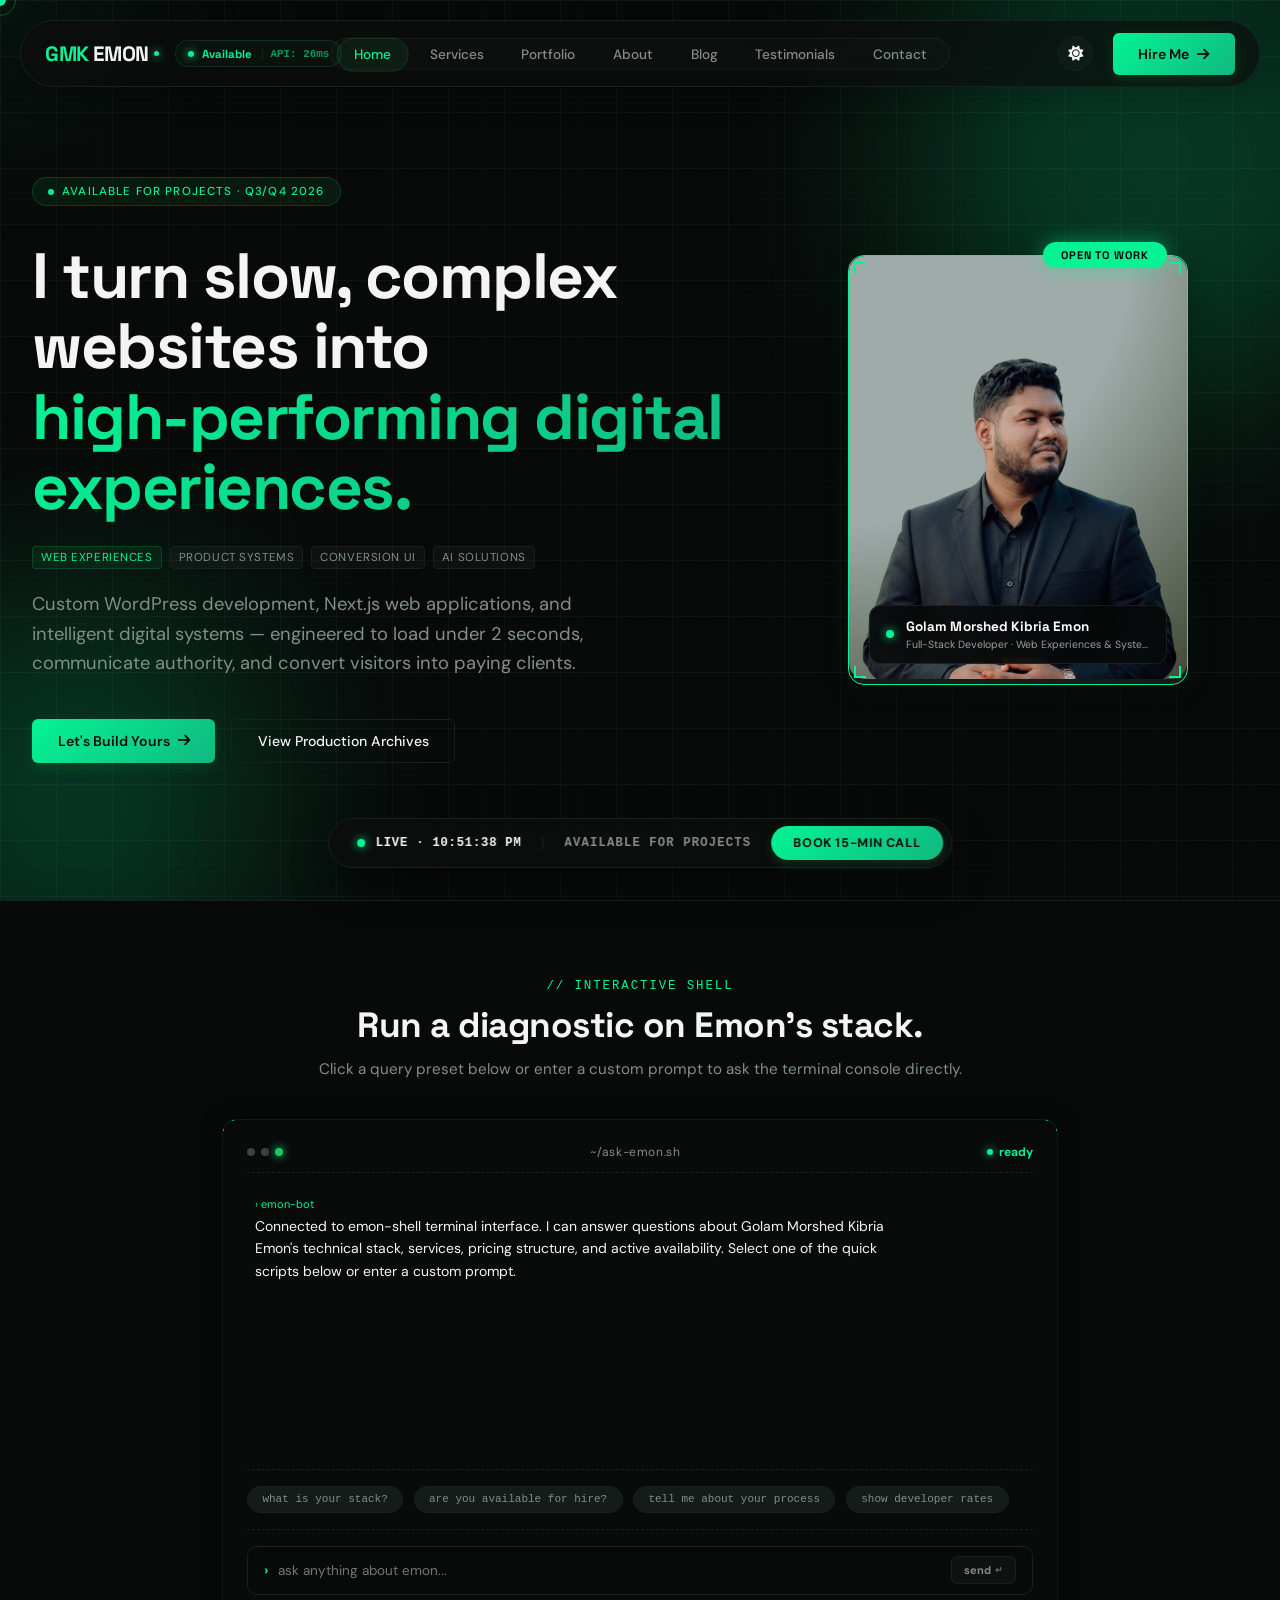
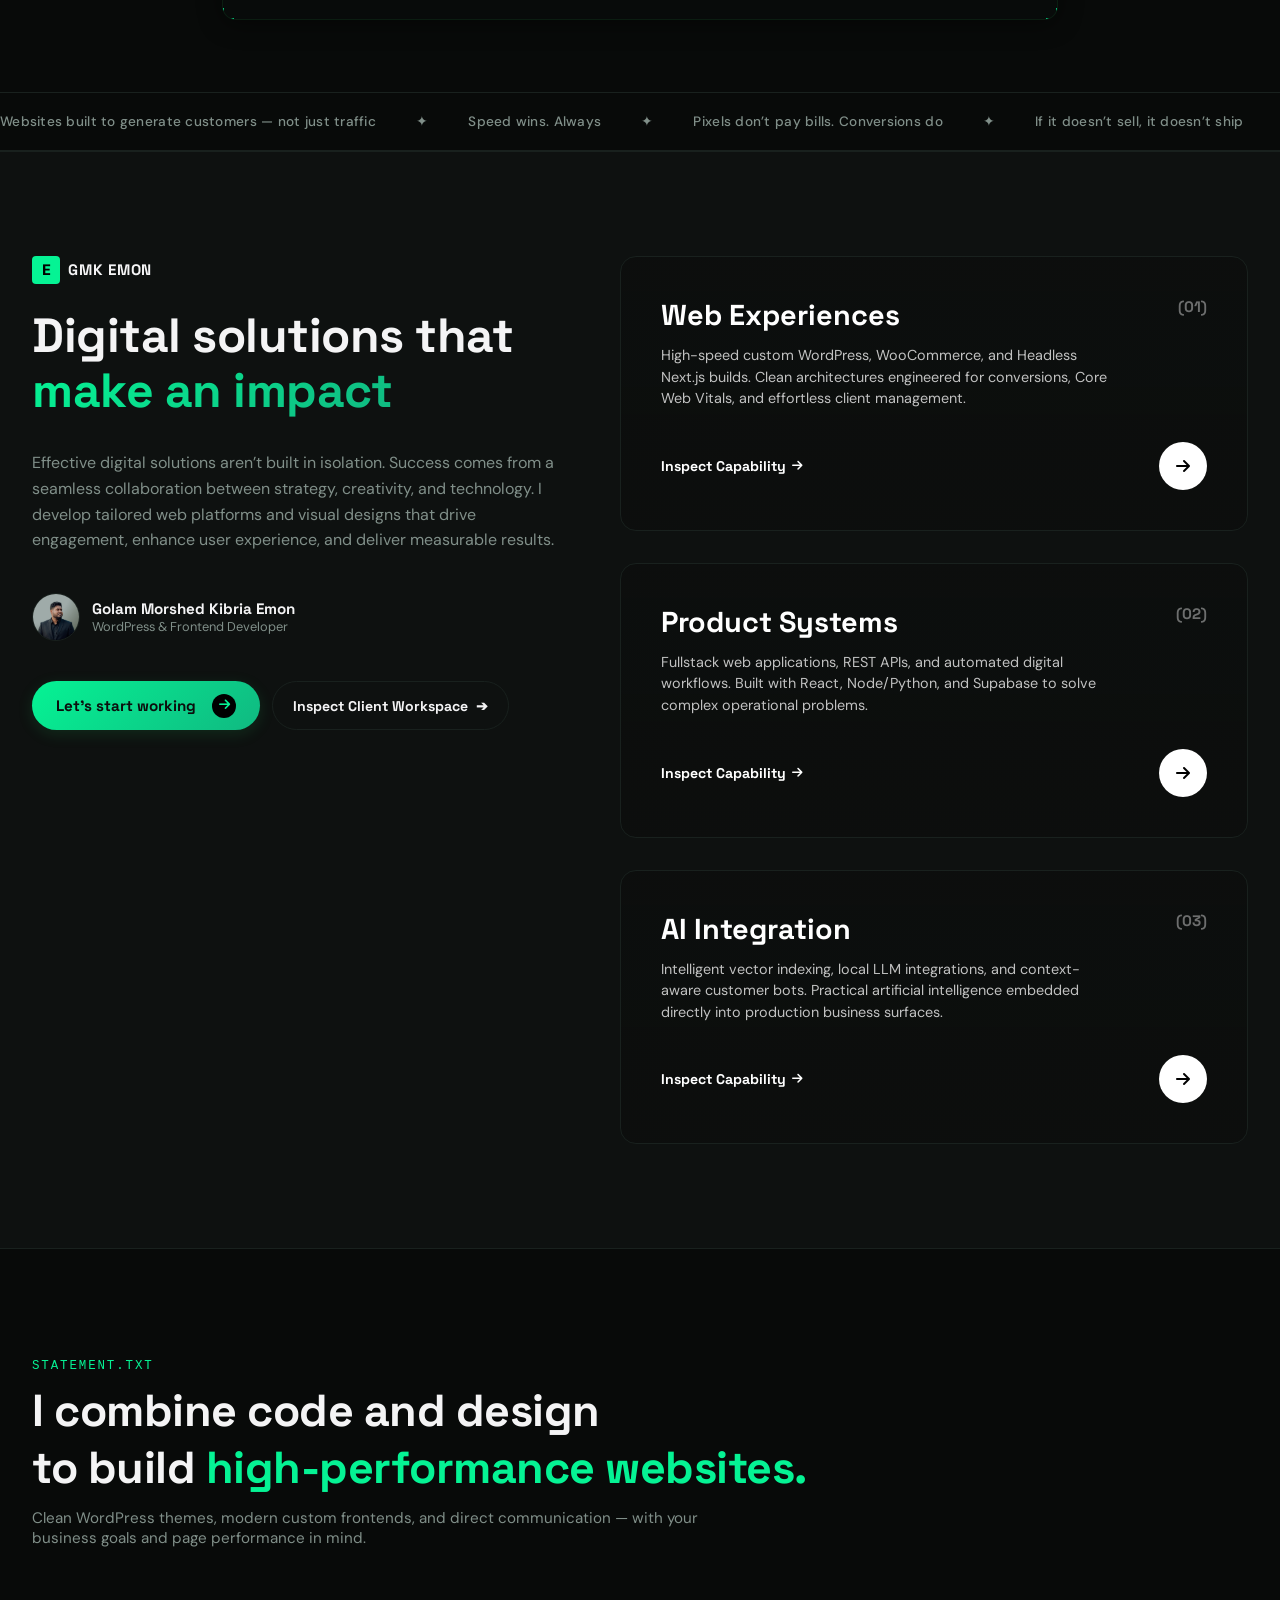
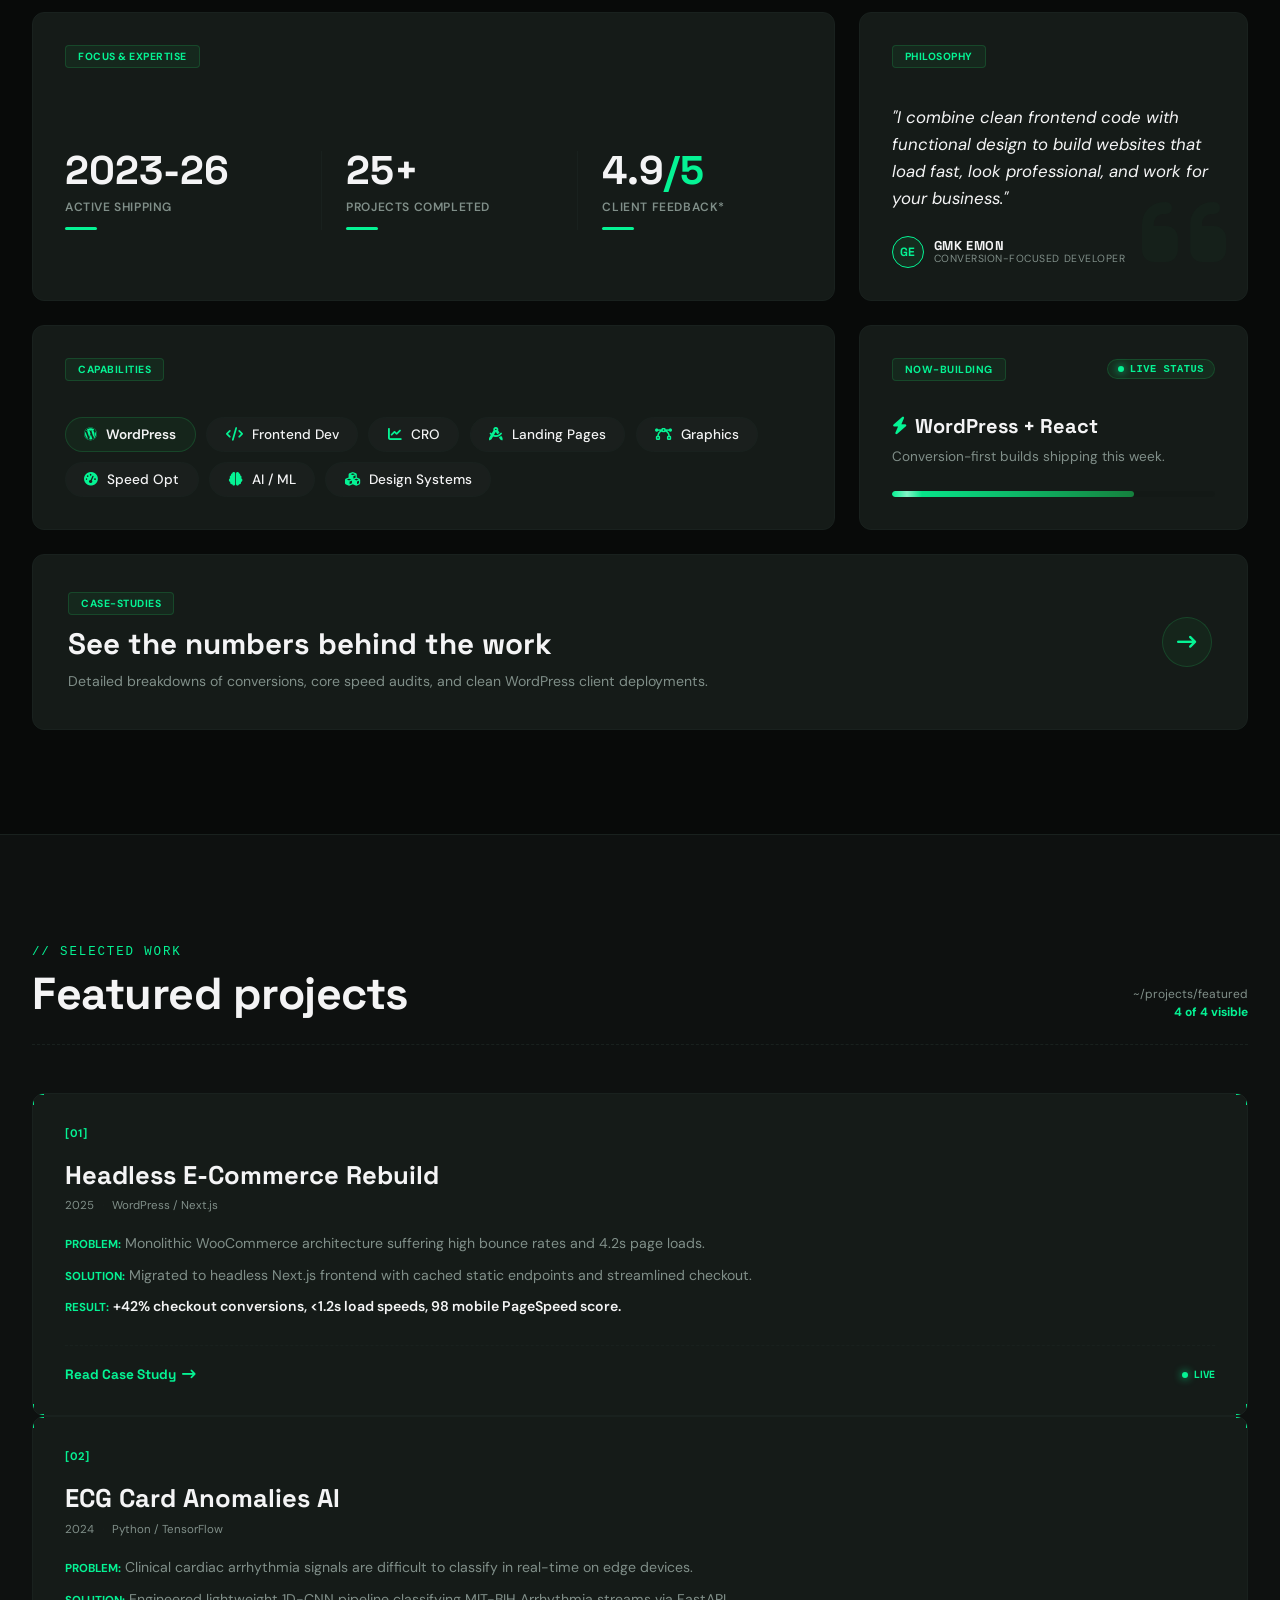
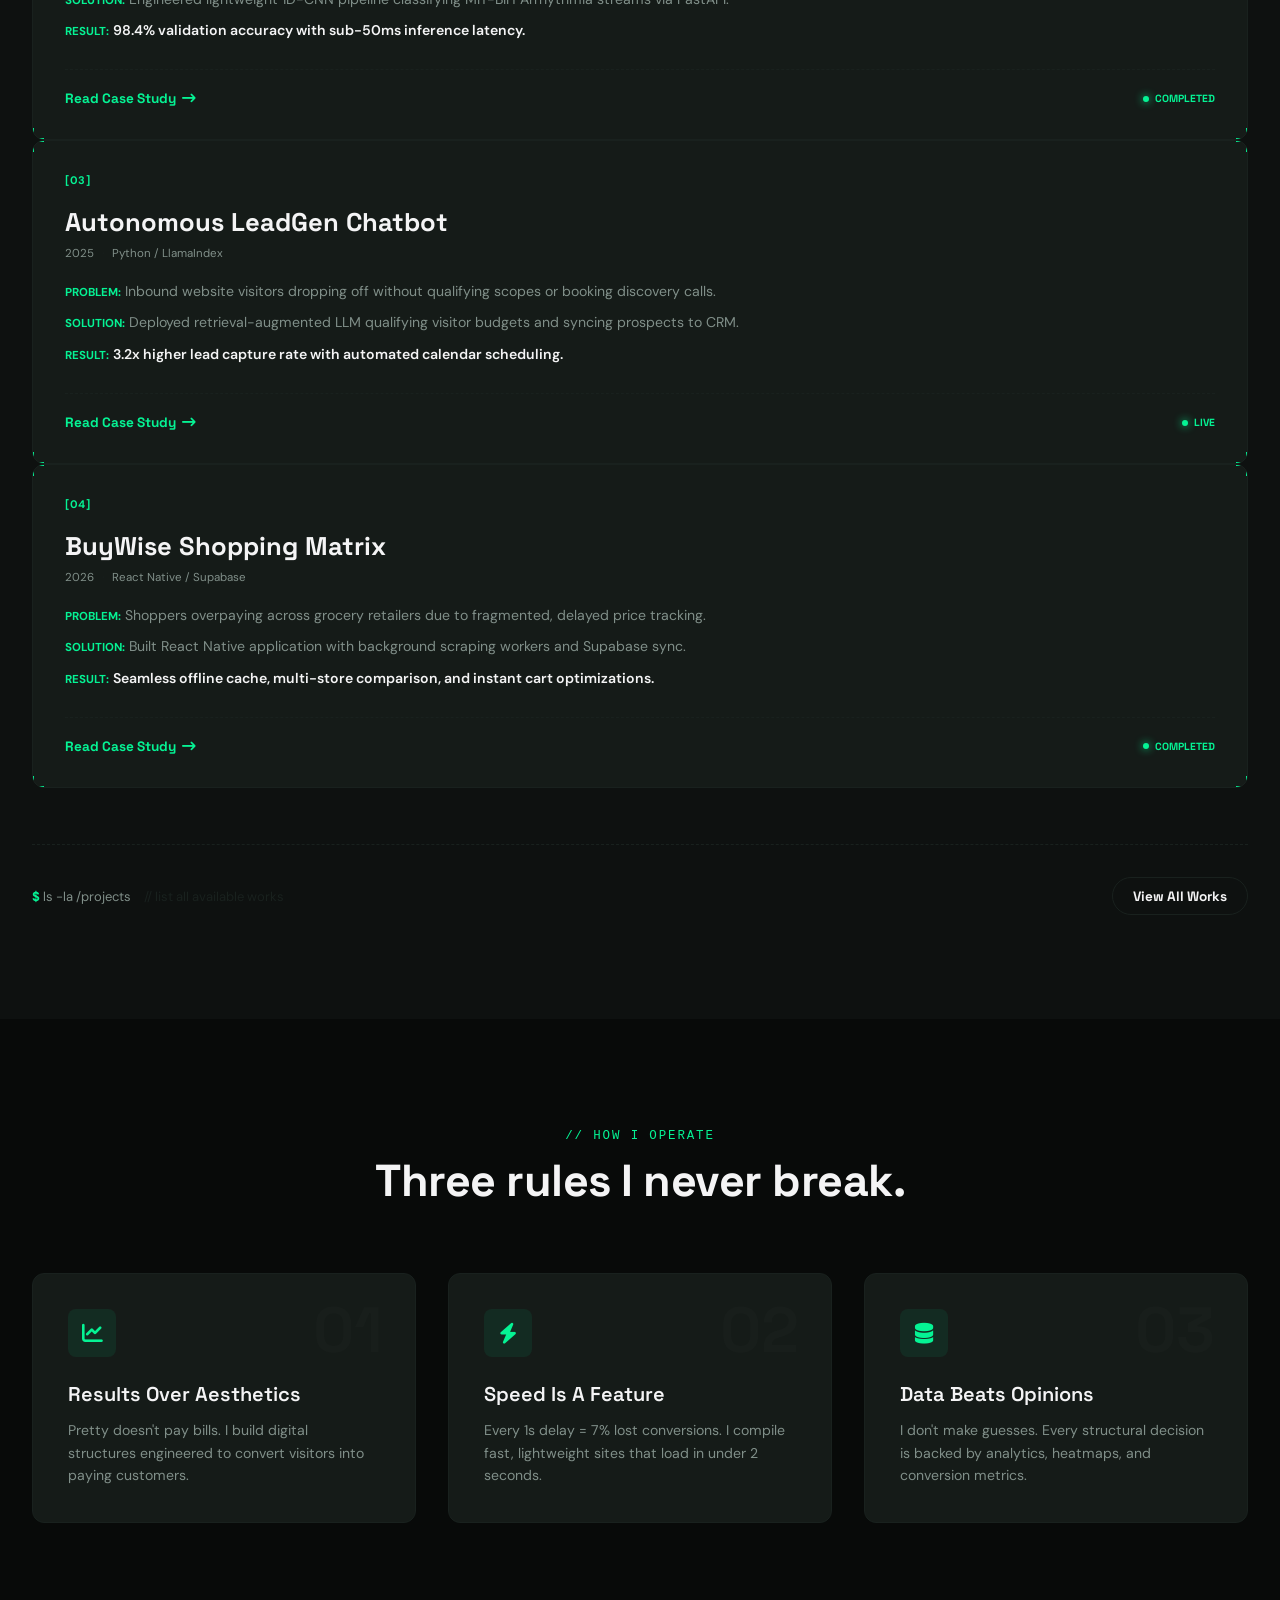
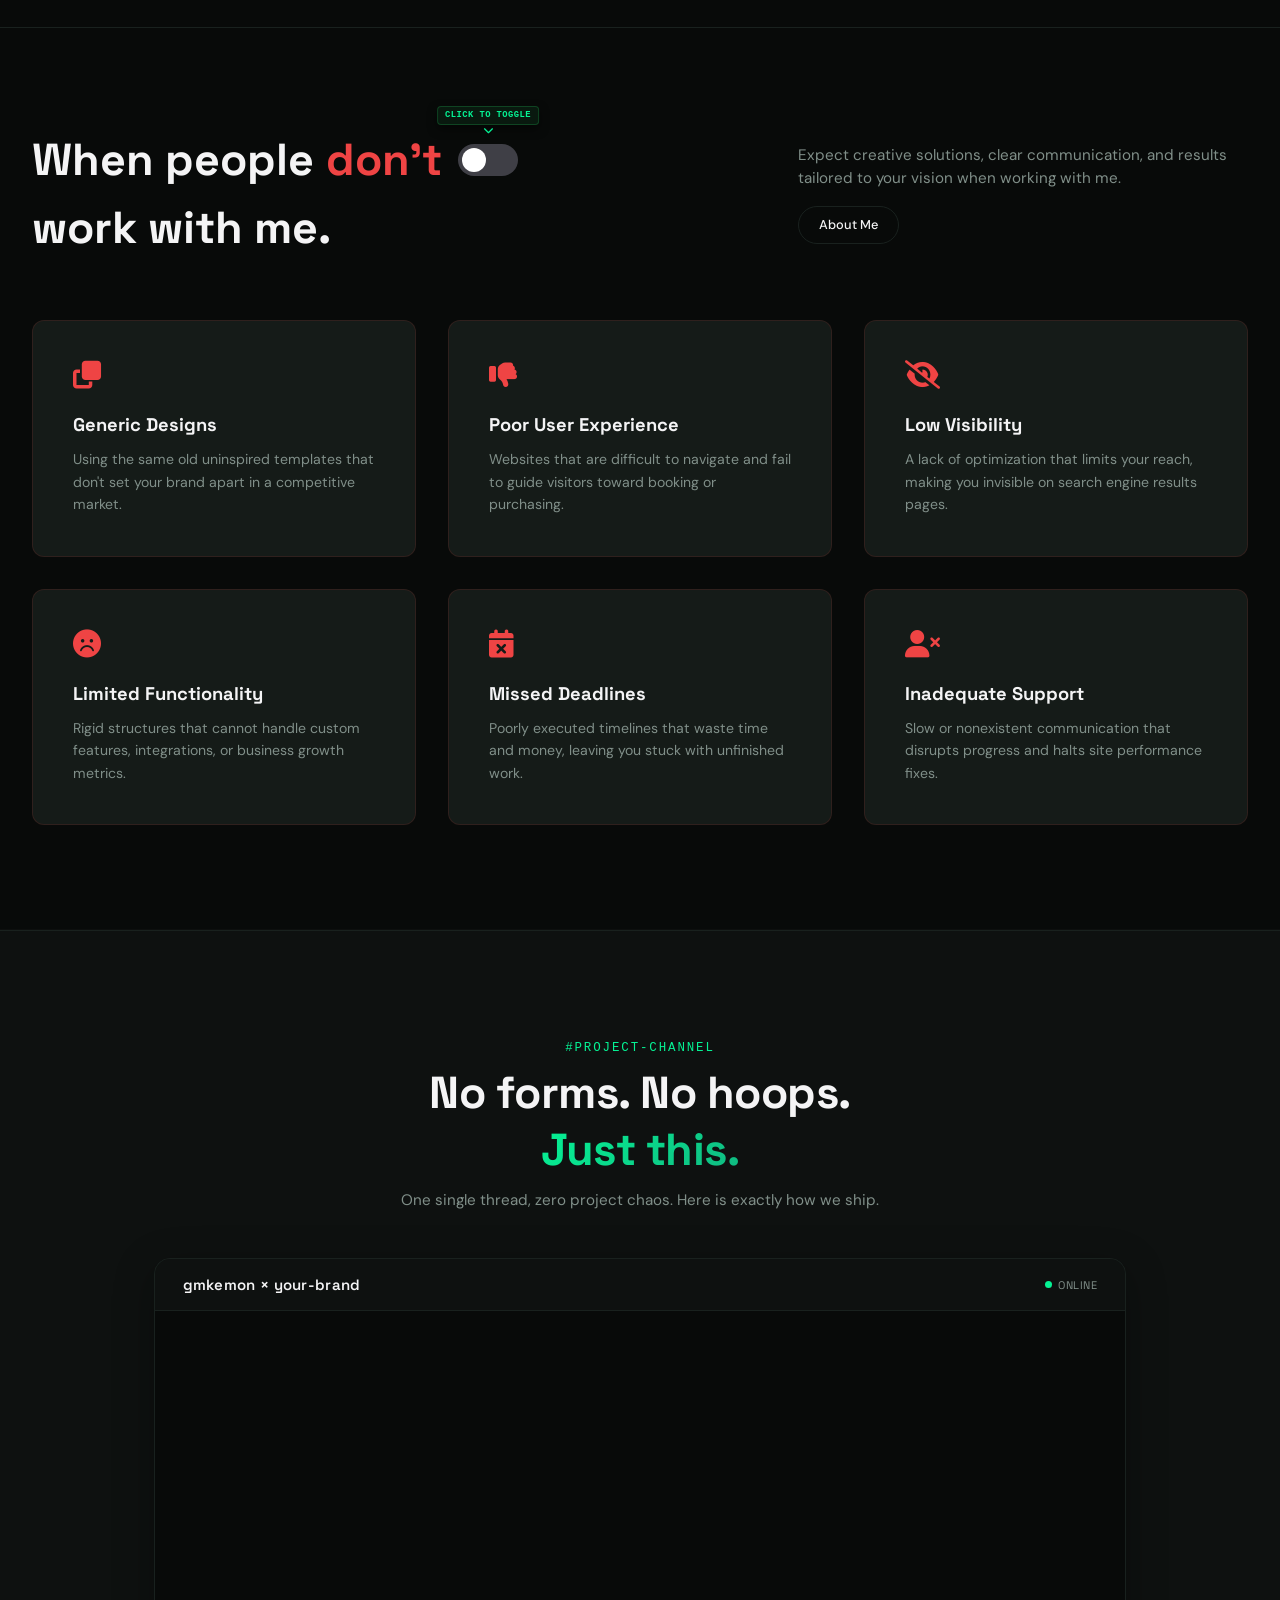
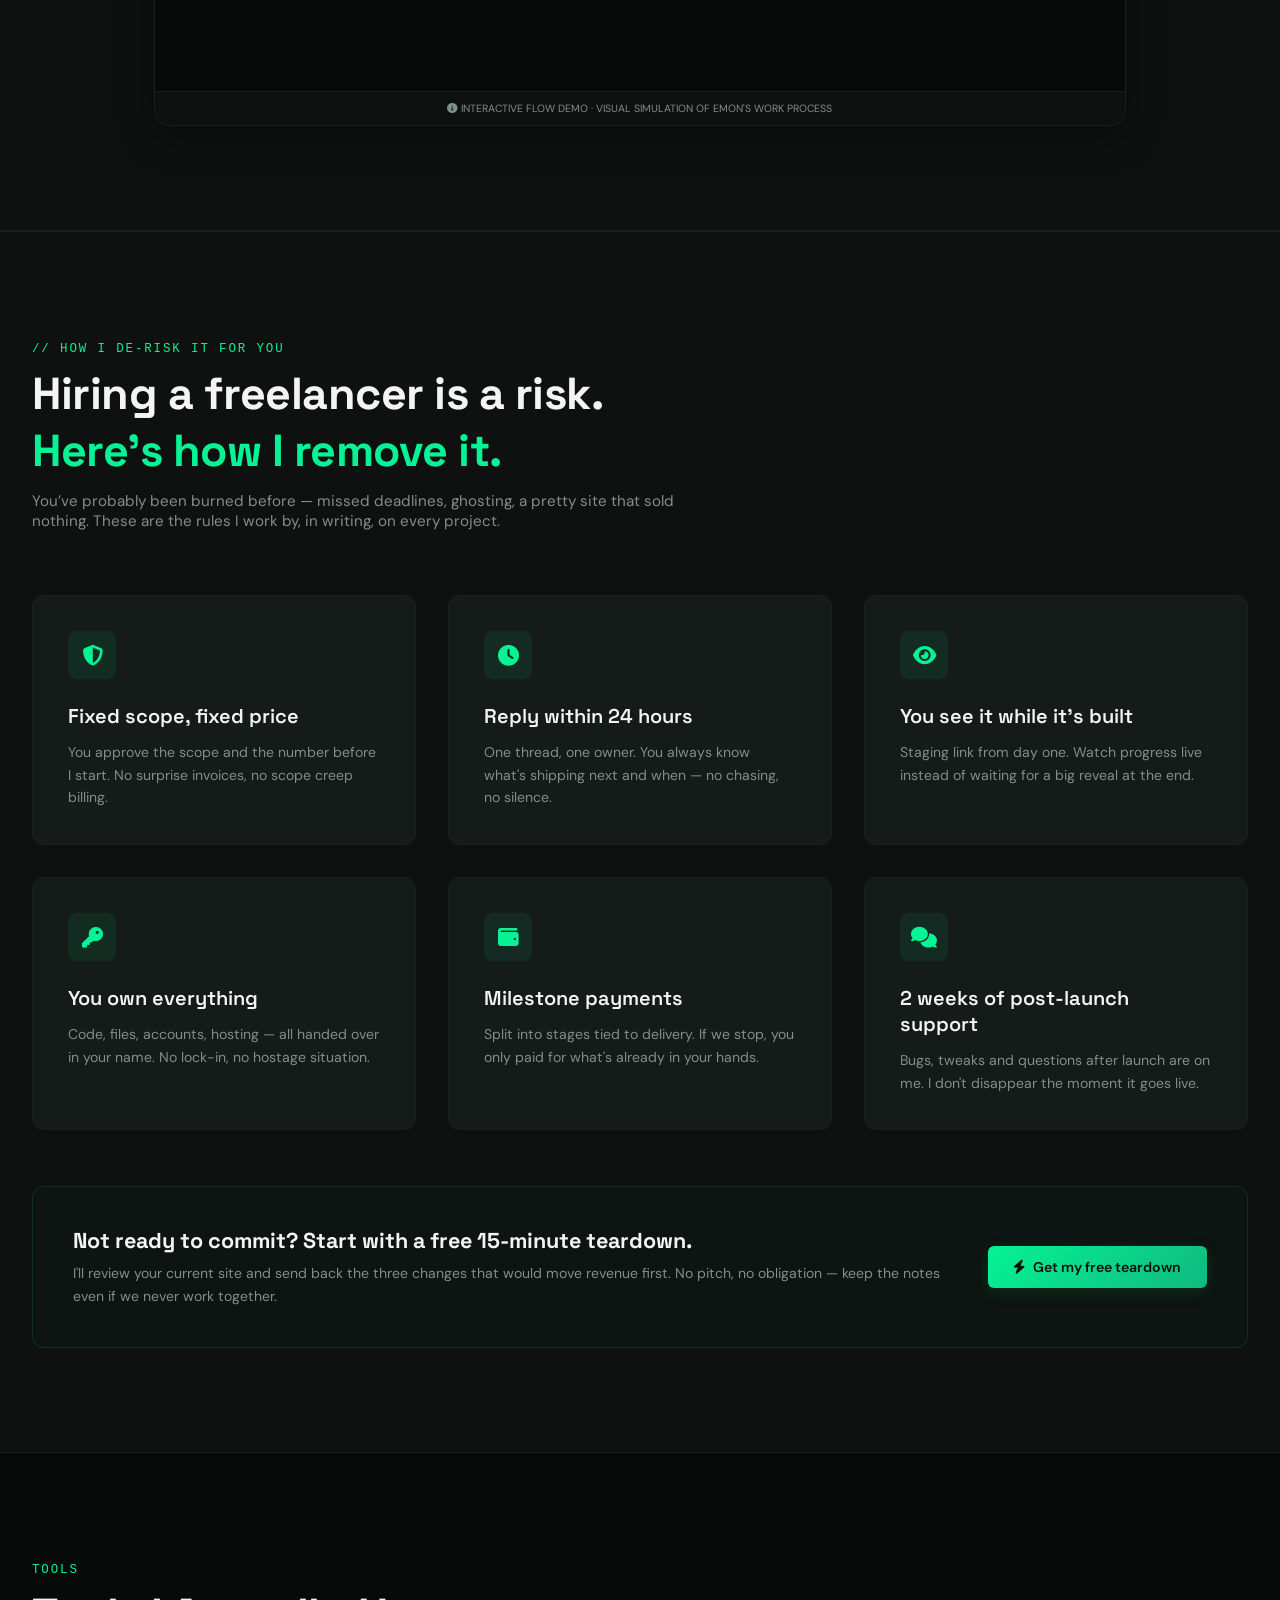
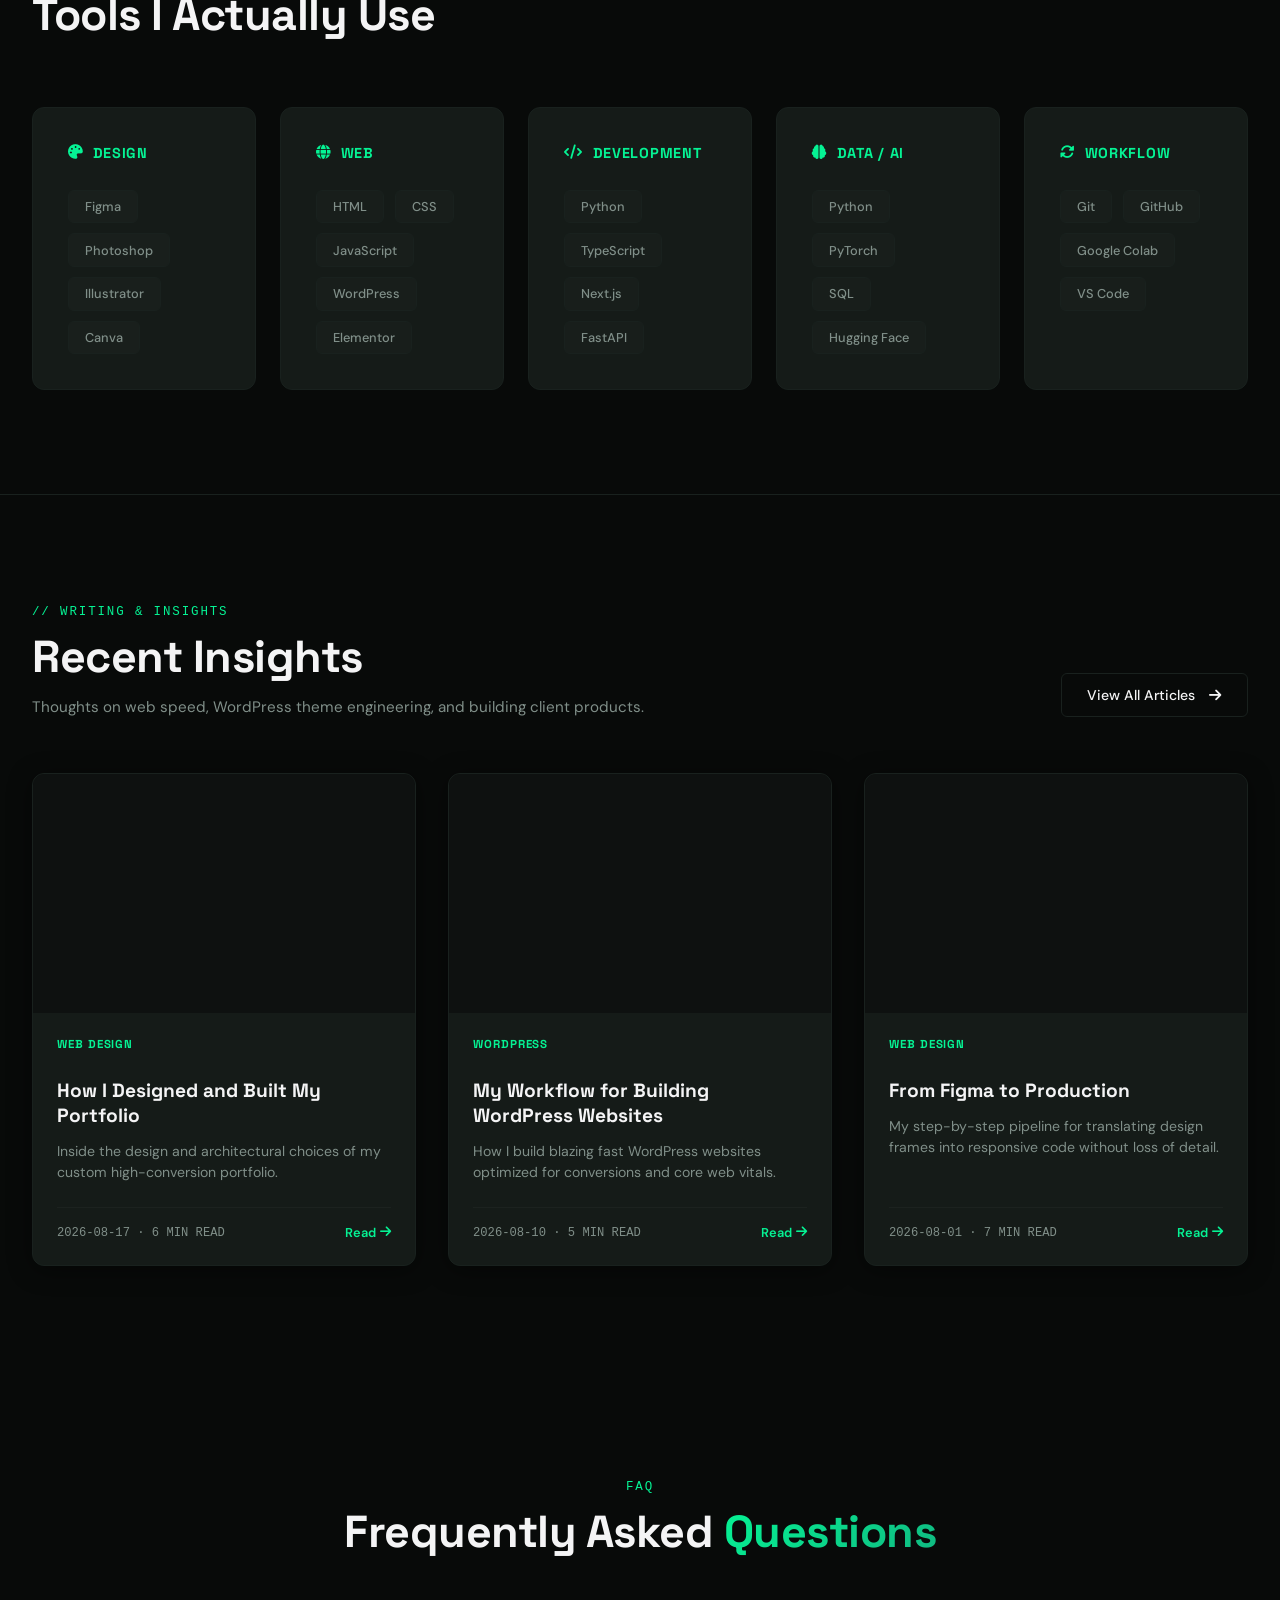
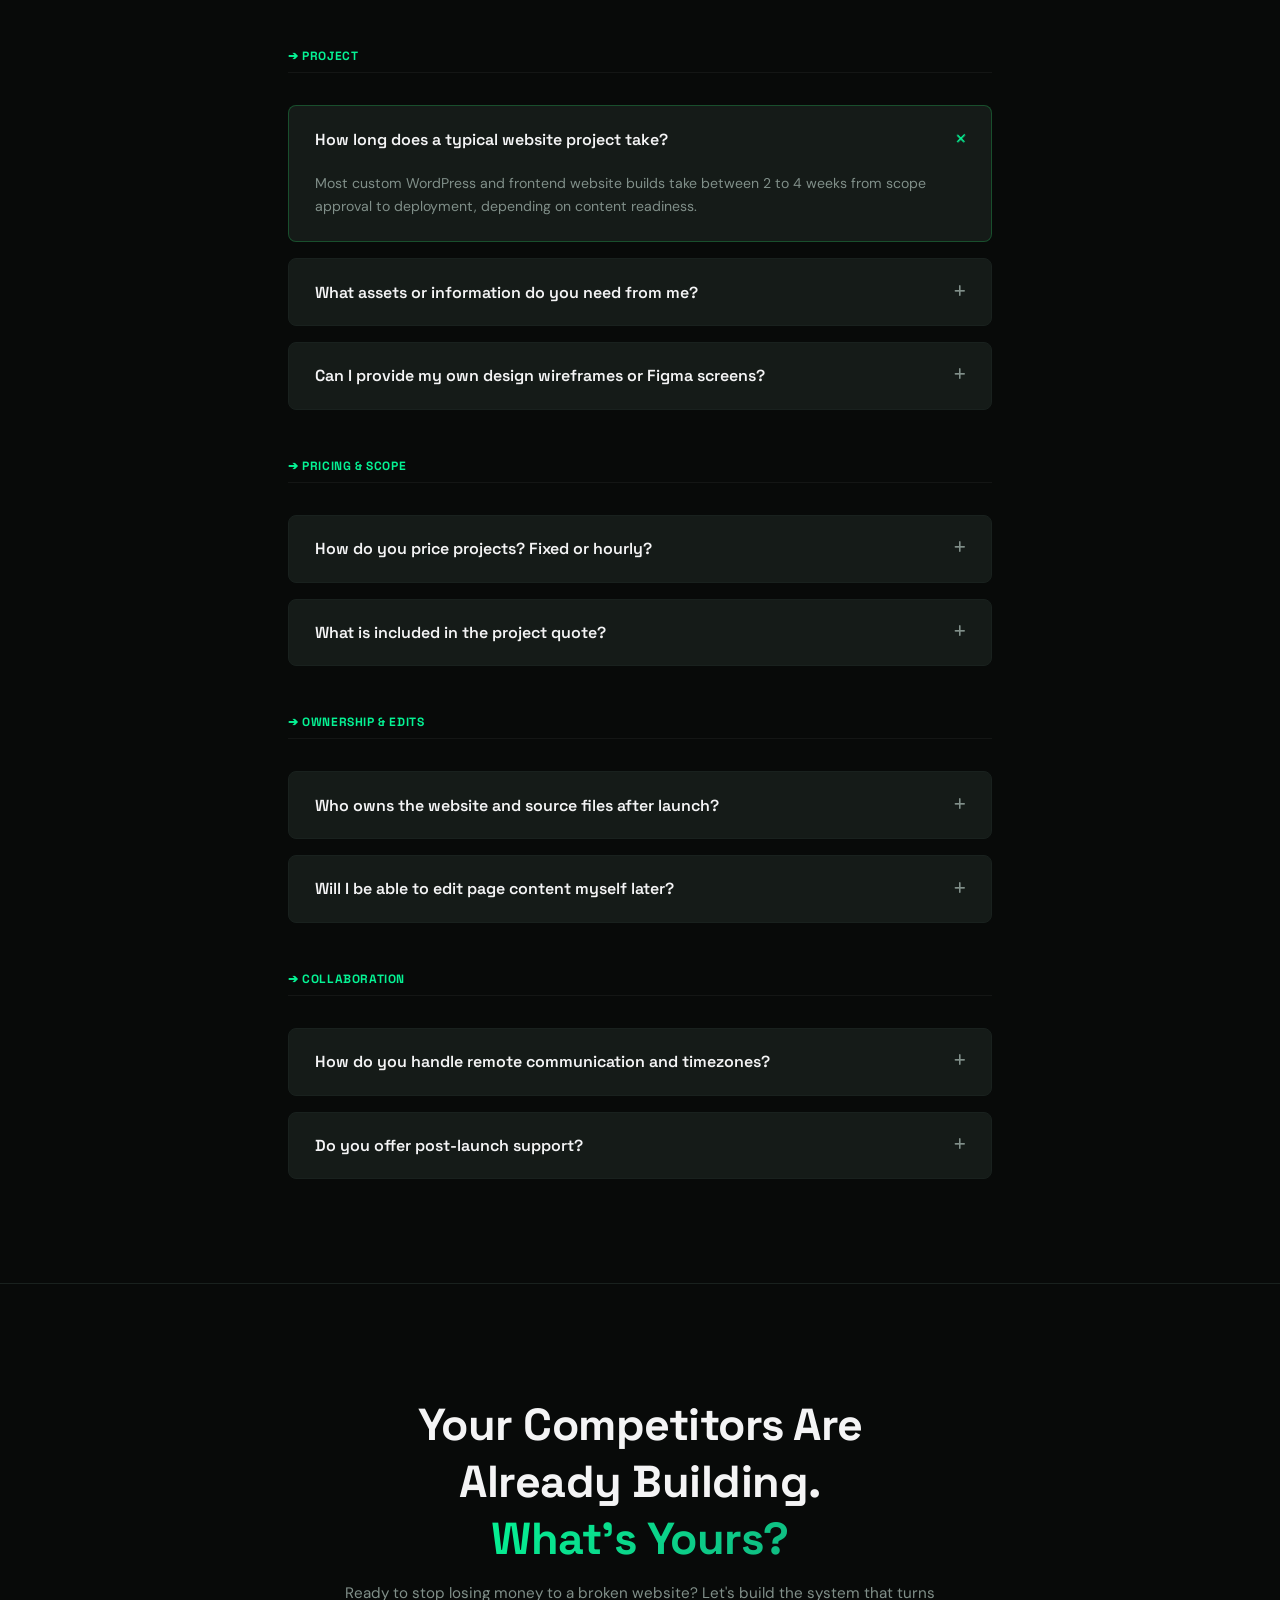
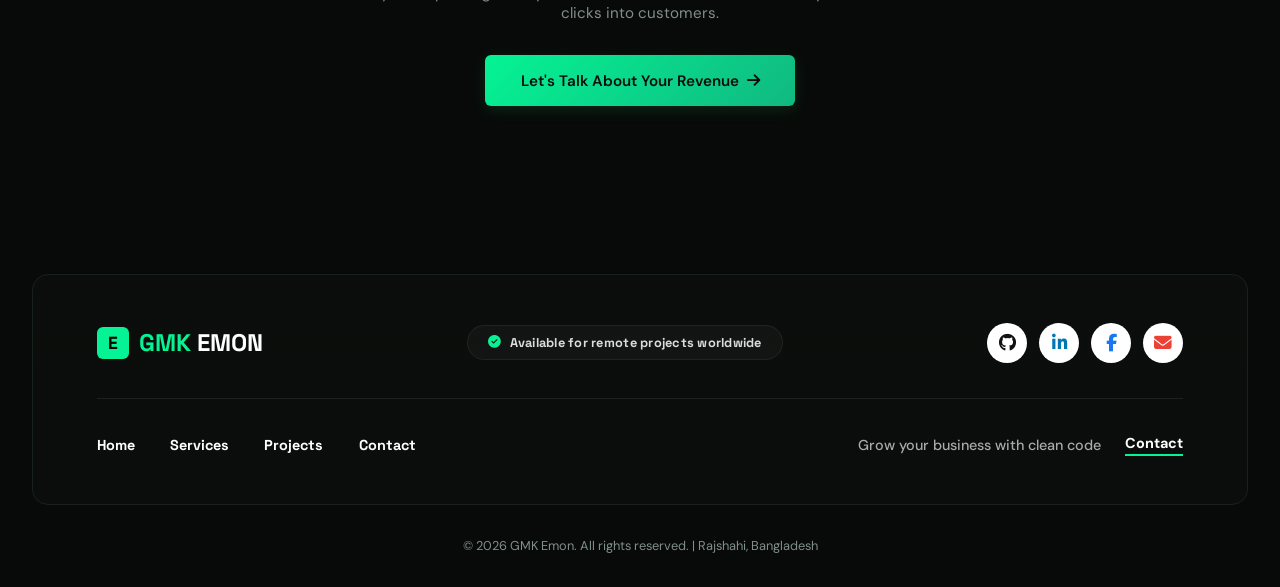
==== files/index.html @ 59164318 "feat: upgrade portfolio to Digital Workbench architecture - Interactive diagnostic shell (~/ask-emon" ====
<!DOCTYPE html>
<html lang="en">
<head>
  <meta charset="UTF-8">
  <meta name="viewport" content="width=device-width, initial-scale=1.0, maximum-scale=1, user-scalable=no">
  <title>GMK Emon — Conversion Engineering & Growth Partner</title>
  <meta name="description" content="I don't ship pretty pages. I ship revenue systems. WordPress, frontend, and conversion design built for results.">
  <link rel="canonical" href="https://gmkemon.com">

  <!-- Open Graph / Facebook -->
  <meta property="og:type" content="website">
  <meta property="og:url" content="https://gmkemon.com/">
  <meta property="og:title" content="GMK Emon — Conversion Engineering & Growth Partner">
  <meta property="og:description" content="I don't ship pretty pages. I ship revenue systems. WordPress, frontend, and conversion design built for results.">
  <meta property="og:image" content="https://gmkemon.com/files/GMK_Emon_pic.png">

  <!-- Twitter -->
  <meta property="twitter:card" content="summary_large_image">
  <meta property="twitter:url" content="https://gmkemon.com/">
  <meta property="twitter:title" content="GMK Emon — Conversion Engineering & Growth Partner">
  <meta property="twitter:description" content="I don't ship pretty pages. I ship revenue systems. WordPress, frontend, and conversion design built for results.">
  <meta property="twitter:image" content="https://gmkemon.com/files/GMK_Emon_pic.png">

  <!-- JSON-LD Structured Data Schema -->
  <script type="application/ld+json">
  {
    "@context": "https://schema.org",
    "@type": "Person",
    "name": "Golam Morshed Kibria Emon",
    "alternateName": "GMK Emon",
    "url": "https://gmkemon.com",
    "image": "https://gmkemon.com/files/GMK_Emon_pic.png",
    "sameAs": [
      "https://github.com/GmkEmon007",
      "https://www.linkedin.com/in/gmkemon/",
      "https://www.facebook.com/gmk.emon"
    ],
    "jobTitle": "Conversion Engineer & Full-Stack Developer",
    "description": "WordPress, frontend, and conversion design built for revenue systems.",
    "knowsAbout": [
      "WordPress Development",
      "Frontend Engineering",
      "React",
      "Next.js",
      "Machine Learning",
      "Conversion Rate Optimization"
    ]
  }
  </script>

  <link rel="preconnect" href="https://fonts.googleapis.com">
  <link rel="preconnect" href="https://fonts.gstatic.com" crossorigin>
  <link href="https://fonts.googleapis.com/css2?family=Space+Grotesk:wght@400;500;600;700&family=DM+Sans:wght@400;500;600;700&display=swap" rel="stylesheet">
  <link rel="stylesheet" href="https://cdnjs.cloudflare.com/ajax/libs/font-awesome/6.4.0/css/all.min.css">
  <link rel="stylesheet" href="style.css">
</head>
<body>

  <!-- Tech Grid Background Lines -->
  <div class="grid-lines-bg"></div>

  <!-- Preloader Welcome Screen -->
  <div id="preloader">
    <div class="preloader-content">
      <div class="preloader-logo">GMK Emon</div>
      <div class="preloader-text">Welcome to GMK Emon's Space</div>
      <div class="preloader-bar">
        <div class="preloader-progress"></div>
      </div>
    </div>
  </div>

  <!-- Custom Mouse Cursor Elements -->
  <div id="cursor"></div>
  <div id="cursor-trail"></div>
  <div id="mouse-glow"></div>

  <!-- Navigation Bar -->
  <nav class="nav-bar">
    <div class="container nav-container">
      <div style="display: flex; align-items: center; gap: 1rem;">
        <a href="#home" class="nav-logo" style="margin-right: 0;">
          <span class="logo-accent">GMK</span> EMON <span class="logo-dot"></span>
        </a>
        <div class="availability-badge">
          <span class="status-dot pulsing"></span>
          <span class="status-text">Available</span>
          <span class="status-ping" id="api-ping-badge">API: 24ms</span>
        </div>
      </div>
      <ul class="nav-links">
        <li><a href="#home" class="nav-link active">Home</a></li>
        <li><a href="#services" class="nav-link">Services</a></li>
        <li><a href="#portfolio" class="nav-link">Portfolio</a></li>
        <li><a href="#about" class="nav-link">About</a></li>
        <li><a href="#blog" class="nav-link">Blog</a></li>
        <li><a href="#testimonials" class="nav-link">Testimonials</a></li>
        <li><a href="#contact" class="nav-link">Contact</a></li>
      </ul>
      <div class="nav-right-group">
        <div class="nav-actions">
          <button id="theme-toggle" class="theme-toggle-btn" aria-label="Toggle theme">
            <i class="fa-solid fa-sun"></i>
          </button>
          <a href="#contact" class="btn-primary nav-cta">Hire Me <i class="fa-solid fa-arrow-right"></i></a>
        </div>
        <button class="mobile-menu-toggle" aria-label="Toggle menu">
          <i class="fa-solid fa-bars"></i>
        </button>
      </div>
    </div>
  </nav>

  <!-- Mobile Overlay Links -->
  <div class="mobile-menu-overlay">
    <div class="mobile-menu-links">
      <a href="#home" class="mobile-link">Home</a>
      <a href="#services" class="mobile-link">Services</a>
      <a href="#portfolio" class="mobile-link">Portfolio</a>
      <a href="#about" class="mobile-link">About</a>
      <a href="#blog" class="mobile-link">Blog</a>
      <a href="#testimonials" class="mobile-link">Testimonials</a>
      <a href="#contact" class="mobile-link">Contact</a>
      <a href="#contact" class="btn-primary mobile-cta">Hire Me <i class="fa-solid fa-arrow-right"></i></a>
    </div>
  </div>

  <!-- Main Multi-View SPA Containers -->
  <main class="page-container">

    <!-- PAGE 1: HOME -->
    <div id="page-home" class="page-view active">
      
      <!-- Hero -->
      <section class="hero-section">
        <div class="blueprint-grid"></div>
        <div class="glow-orb glow-orb-1"></div>
        <div class="glow-orb glow-orb-2"></div>
        <div class="container hero-container">
          <div class="hero-content">
            <div class="status-badge fade-up d1">
              <span class="status-dot"></span>
              <span>Available for projects · Q3/Q4 2026</span>
            </div>
            <h1 class="hero-title fade-up d2">
              I turn slow, complex websites into <span class="text-gradient">high-performing digital experiences.</span>
            </h1>
            <div class="fade-up d2" style="display: flex; flex-wrap: wrap; gap: 8px; margin: 1.1rem 0 1.3rem 0; font-family: var(--font-mono); font-size: 0.72rem; letter-spacing: 0.05em; text-transform: uppercase;">
              <span style="color: var(--primary); background: rgba(34, 197, 94, 0.08); border: 1px solid rgba(34, 197, 94, 0.2); padding: 3px 8px; border-radius: 4px;">Web Experiences</span>
              <span style="color: var(--muted-foreground); background: rgba(255, 255, 255, 0.03); border: 1px solid var(--border); padding: 3px 8px; border-radius: 4px;">Product Systems</span>
              <span style="color: var(--muted-foreground); background: rgba(255, 255, 255, 0.03); border: 1px solid var(--border); padding: 3px 8px; border-radius: 4px;">Conversion UI</span>
              <span style="color: var(--muted-foreground); background: rgba(255, 255, 255, 0.03); border: 1px solid var(--border); padding: 3px 8px; border-radius: 4px;">AI Solutions</span>
            </div>
            <p class="hero-subtitle fade-up d3">
              Custom WordPress development, Next.js web applications, and intelligent digital systems &mdash; engineered to load under 2 seconds, communicate authority, and convert visitors into paying clients.
            </p>
            <div class="hero-actions fade-up d4">
              <a href="#contact" class="btn-primary">Let's Build Yours <i class="fa-solid fa-arrow-right"></i></a>
              <a href="#portfolio" class="btn-outline">View Production Archives</a>
            </div>
          </div>
          <div class="hero-visual fade-up d3">
            <div class="portrait-card">
              <div class="corner-border tl"></div>
              <div class="corner-border tr"></div>
              <div class="corner-border bl"></div>
              <div class="corner-border br"></div>
              
              <!-- Open to Work Badge -->
              <div class="portrait-open-badge">OPEN TO WORK</div>
              
              <img src="GMK_Emon_pic.png" alt="Golam Morshed Kibria Emon">
              
              <!-- Bottom Nameplate -->
              <div class="portrait-nameplate">
                <span class="nameplate-dot"></span>
                <div class="nameplate-info">
                  <h4 class="nameplate-title">Golam Morshed Kibria Emon</h4>
                  <p class="nameplate-sub">Full-Stack Developer · Web Experiences &amp; Systems</p>
                </div>
              </div>
            </div>
          </div>
        </div>
      </section>

      <!-- Interactive Terminal Ask Me Console -->
      <section class="section-padding border-t" style="background: var(--bg0); padding: 4.5rem 0;" id="home-ask-me">
        <div class="container" style="max-width: 900px;">
          <!-- Section Header -->
          <div class="section-header text-center" style="margin-bottom: 2.5rem;">
            <span class="section-tag">// INTERACTIVE SHELL</span>
            <h2 class="section-heading" style="font-size: 2.2rem;">Run a diagnostic on Emon's stack.</h2>
            <p class="section-subtext">Click a query preset below or enter a custom prompt to ask the terminal console directly.</p>
          </div>

          <!-- Terminal Chat Console Widget -->
          <div class="card-outline" style="position: relative; overflow: hidden; background: rgba(12, 14, 13, 0.4); border-color: rgba(34, 197, 94, 0.1); border-radius: 14px; padding: 1.5rem; display: flex; flex-direction: column; min-height: 480px; box-shadow: var(--shadow-card); text-align: left;">
            <!-- Corner brackets decoration -->
            <div class="corner-border tl" style="top: -1px; left: -1px;"></div>
            <div class="corner-border tr" style="top: -1px; right: -1px;"></div>
            <div class="corner-border bl" style="bottom: -1px; left: -1px;"></div>
            <div class="corner-border br" style="bottom: -1px; right: -1px;"></div>

            <!-- Terminal Window Topbar -->
            <div style="display: flex; align-items: center; justify-content: space-between; font-family: var(--font-mono); font-size: 12px; color: var(--muted-foreground); border-bottom: 1px dashed var(--border); padding-bottom: 0.75rem; margin-bottom: 1rem; user-select: none;">
              <div style="display: flex; gap: 6px;">
                <span style="width: 8px; height: 8px; background: #3f3f46; border-radius: 50%;"></span>
                <span style="width: 8px; height: 8px; background: #3f3f46; border-radius: 50%;"></span>
                <span style="width: 8px; height: 8px; background: #22c55e; border-radius: 50%; box-shadow: 0 0 8px var(--primary);"></span>
              </div>
              <span style="letter-spacing: 0.05em; color: var(--muted-foreground);">~/ask-emon.sh</span>
              <div style="display: flex; align-items: center; gap: 6px; color: var(--primary); font-weight: bold;">
                <span class="shimmer-dot" style="width: 6px; height: 6px; border-radius: 50%; background: var(--primary); display: inline-block; box-shadow: 0 0 8px var(--primary); animation: pulse-glow 1.5s ease-in-out infinite;"></span>
                ready
              </div>
            </div>

            <!-- Terminal Text Output Stream -->
            <div id="terminal-stream-log" style="flex: 1; overflow-y: auto; min-height: 280px; max-height: 320px; padding: 0.5rem; display: flex; flex-direction: column; scrollbar-width: thin; scroll-behavior: smooth;">
              <!-- Initial Welcome Message from Emon-bot -->
              <div style="align-self: flex-start; text-align: left; max-width: 85%; margin-bottom: 1.5rem;">
                <div style="font-family: var(--font-mono); font-size: 11px; color: var(--primary); margin-bottom: 4px;">› emon-bot</div>
                <div style="color: var(--foreground); font-size: 14px; line-height: 1.6;">
                  Connected to emon-shell terminal interface. I can answer questions about Golam Morshed Kibria Emon's technical stack, services, pricing structure, and active availability. 
                  Select one of the quick scripts below or enter a custom prompt.
                </div>
              </div>
            </div>

            <!-- Preset Action Suggestion Buttons -->
            <div style="display: flex; flex-wrap: wrap; gap: 0.65rem; padding: 1rem 0; border-top: 1px dashed var(--border); border-bottom: 1px dashed var(--border); margin-bottom: 1rem;">
              <button type="button" class="terminal-query-btn" data-query="what is your stack?">what is your stack?</button>
              <button type="button" class="terminal-query-btn" data-query="are you available for hire?">are you available for hire?</button>
              <button type="button" class="terminal-query-btn" data-query="tell me about your process">tell me about your process</button>
              <button type="button" class="terminal-query-btn" data-query="show developer rates">show developer rates</button>
            </div>

            <!-- Input Shell Command Line -->
            <form id="terminal-query-form" style="margin: 0; display: flex; align-items: center; gap: 10px; background: rgba(0,0,0,0.12); border: 1px solid var(--border); padding: 0.6rem 1rem; border-radius: 10px; transition: border-color 0.2s;" onfocuswithin="this.style.borderColor='var(--primary)'" onfocusout="this.style.borderColor='var(--border)'">
              <span style="font-family: var(--font-mono); font-size: 14px; color: var(--primary); font-weight: bold; user-select: none;">›</span>
              <input type="text" id="terminal-query-input" placeholder="ask anything about emon..." style="flex: 1; border: none; background: transparent; outline: none; font-family: var(--font-mono); font-size: 13.5px; color: var(--foreground); height: 24px;" autocomplete="off">
              <button type="submit" style="background: rgba(255, 255, 255, 0.03); border: 1px solid var(--border); border-radius: 6px; padding: 6px 12px; color: var(--muted-foreground); font-family: var(--font-mono); font-size: 11px; cursor: pointer; display: flex; align-items: center; gap: 4px; transition: all 0.2s; font-weight: bold;">
                <span>send</span> <span style="font-size: 9px; opacity: 0.75;">↵</span>
              </button>
            </form>
          </div>
        </div>
      </section>

      <!-- Marquee Ticker Strip -->
      <div class="marquee-ticker border-y">
        <div class="marquee-track">
          <div class="marquee-content">
            <span>Websites built to generate customers — not just traffic</span> <span class="text-primary ticker-dot">✦</span>
            <span>Speed wins. Always</span> <span class="text-primary ticker-dot">✦</span>
            <span>Pixels don’t pay bills. Conversions do</span> <span class="text-primary ticker-dot">✦</span>
            <span>If it doesn’t sell, it doesn’t ship</span> <span class="text-primary ticker-dot">✦</span>
            <span>Built for ROI, not for awards</span> <span class="text-primary ticker-dot">✦</span>
            <span>WordPress that actually performs</span> <span class="text-primary ticker-dot">✦</span>
            <span>Design is a sales tool, not decoration</span> <span class="text-primary ticker-dot">✦</span>
          </div>
          <!-- Duplicate content for infinite scroll loop -->
          <div class="marquee-content" aria-hidden="true">
            <span>Websites built to generate customers — not just traffic</span> <span class="text-primary ticker-dot">✦</span>
            <span>Speed wins. Always</span> <span class="text-primary ticker-dot">✦</span>
            <span>Pixels don’t pay bills. Conversions do</span> <span class="text-primary ticker-dot">✦</span>
            <span>If it doesn’t sell, it doesn’t ship</span> <span class="text-primary ticker-dot">✦</span>
            <span>Built for ROI, not for awards</span> <span class="text-primary ticker-dot">✦</span>
            <span>WordPress that actually performs</span> <span class="text-primary ticker-dot">✦</span>
            <span>Design is a sales tool, not decoration</span> <span class="text-primary ticker-dot">✦</span>
          </div>
        </div>
      </div>

      
      

      <!-- Services Split Preview Section -->
      <section class="section-padding border-t" style="background: var(--bg1);">
        <div class="container">
          <div class="services-split-layout" style="display: grid; grid-template-columns: 1fr 1.2fr; gap: 4rem; align-items: start;">
            <!-- Left Column: Branding and Intro -->
            <div class="services-split-left" style="position: sticky; top: 120px;">
              <div style="display: flex; align-items: center; gap: 8px; margin-bottom: 1.5rem;">
                <span style="display: inline-flex; align-items: center; justify-content: center; width: 28px; height: 28px; background: var(--primary); color: #000; font-weight: 900; font-size: 0.95rem; border-radius: 4px;">E</span>
                <span style="font-family: var(--font-heading); font-size: 0.95rem; font-weight: 700; color: var(--foreground); letter-spacing: 0.05em; text-transform: uppercase;">GMK EMON</span>
              </div>
              <h2 class="section-heading" style="font-size: 3rem; line-height: 1.15; margin-bottom: 2rem; text-align: left;">Digital solutions that <span class="text-gradient">make an impact</span></h2>
              <p class="section-subtext" style="text-align: left; max-width: 100%; margin-bottom: 2.5rem; font-size: 1rem; line-height: 1.6;">
                Effective digital solutions aren’t built in isolation. Success comes from a seamless collaboration between strategy, creativity, and technology. I develop tailored web platforms and visual designs that drive engagement, enhance user experience, and deliver measurable results.
              </p>
              
              <div style="display: flex; align-items: center; gap: 12px; margin-bottom: 2.5rem; text-align: left;">
                <img src="GMK_Emon_pic.png" alt="Golam Morshed Kibria Emon" style="width: 48px; height: 48px; border-radius: 50%; object-fit: cover; border: 1px solid var(--border);">
                <div>
                  <h4 style="font-family: var(--font-heading); font-size: 0.95rem; font-weight: 700; color: var(--foreground); margin: 0;">Golam Morshed Kibria Emon</h4>
                  <p style="font-size: 0.8rem; color: var(--muted-foreground); margin: 0;">WordPress &amp; Frontend Developer</p>
                </div>
              </div>
              
              <div style="display: flex; gap: 0.75rem; flex-wrap: wrap; margin-bottom: 1rem;">
                <a href="#contact" class="btn-primary" style="display: inline-flex; align-items: center; justify-content: space-between; padding: 0.8rem 1.5rem; border-radius: 50px; text-decoration: none; font-family: var(--font-heading); font-weight: 700; font-size: 0.95rem; width: fit-content; gap: 1rem;">
                  <span>Let's start working</span>
                  <span style="display: inline-flex; align-items: center; justify-content: center; width: 24px; height: 24px; background: #000; color: var(--primary); border-radius: 50%; font-size: 0.8rem;"><i class="fa-solid fa-arrow-right"></i></span>
                </a>
                <a href="#client-portal" class="btn-outline" style="display: inline-flex; align-items: center; padding: 0.8rem 1.25rem; border-radius: 50px; text-decoration: none; font-family: var(--font-heading); font-weight: 700; font-size: 0.88rem; gap: 0.5rem;">
                  <span>Inspect Client Workspace</span> ➔
                </a>
              </div>
            </div>
            
            <!-- Right Column: Vertical Service Cards -->
            <div class="services-split-right" style="display: flex; flex-direction: column; gap: 2rem;">
              <!-- Card 1: Web Experiences -->
              <div class="service-image-card" style="background-image: linear-gradient(rgba(12, 14, 13, 0.78), rgba(12, 14, 13, 0.86)), url('https://images.unsplash.com/photo-1507238691740-187a5b1d37b8?auto=format&fit=crop&w=800&q=80'); border-radius: 16px; border: 1px solid var(--border); overflow: hidden; min-height: 260px; padding: 2.5rem; display: flex; flex-direction: column; justify-content: space-between;">
                <div>
                  <div style="display: flex; justify-content: space-between; align-items: flex-start; margin-bottom: 0.75rem;">
                    <h3 style="font-family: var(--font-heading); font-size: 1.8rem; font-weight: 700; color: #ffffff; margin: 0; text-align: left;">Web Experiences</h3>
                    <span style="font-family: var(--font-heading); font-size: 0.95rem; font-weight: 700; color: rgba(255, 255, 255, 0.4);">(01)</span>
                  </div>
                  <p style="font-size: 0.9rem; color: rgba(255, 255, 255, 0.75); line-height: 1.5; max-width: 450px; margin: 0; text-align: left;">
                    High-speed custom WordPress, WooCommerce, and Headless Next.js builds. Clean architectures engineered for conversions, Core Web Vitals, and effortless client management.
                  </p>
                </div>
                <div style="display: flex; justify-content: space-between; align-items: center; margin-top: 2rem;">
                  <a href="#service/wordpress" class="service-card-link" style="color: #ffffff; text-decoration: none; font-size: 0.88rem; font-weight: 700; display: inline-flex; align-items: center; gap: 6px; font-family: var(--font-heading);">
                    Inspect Capability <i class="fa-solid fa-arrow-right" style="font-size: 0.75rem;"></i>
                  </a>
                  <a href="#service/wordpress" style="width: 48px; height: 48px; border-radius: 50%; background: #ffffff; color: #000000; display: inline-flex; align-items: center; justify-content: center; font-size: 1rem; transition: transform 0.2s;" class="service-arrow-btn">
                    <i class="fa-solid fa-arrow-right"></i>
                  </a>
                </div>
              </div>

              <!-- Card 2: Product Systems -->
              <div class="service-image-card" style="background-image: linear-gradient(rgba(12, 14, 13, 0.78), rgba(12, 14, 13, 0.86)), url('https://images.unsplash.com/photo-1512486130939-2c4f79935e4f?auto=format&fit=crop&w=800&q=80'); border-radius: 16px; border: 1px solid var(--border); overflow: hidden; min-height: 260px; padding: 2.5rem; display: flex; flex-direction: column; justify-content: space-between;">
                <div>
                  <div style="display: flex; justify-content: space-between; align-items: flex-start; margin-bottom: 0.75rem;">
                    <h3 style="font-family: var(--font-heading); font-size: 1.8rem; font-weight: 700; color: #ffffff; margin: 0; text-align: left;">Product Systems</h3>
                    <span style="font-family: var(--font-heading); font-size: 0.95rem; font-weight: 700; color: rgba(255, 255, 255, 0.4);">(02)</span>
                  </div>
                  <p style="font-size: 0.9rem; color: rgba(255, 255, 255, 0.75); line-height: 1.5; max-width: 450px; margin: 0; text-align: left;">
                    Fullstack web applications, REST APIs, and automated digital workflows. Built with React, Node/Python, and Supabase to solve complex operational problems.
                  </p>
                </div>
                <div style="display: flex; justify-content: space-between; align-items: center; margin-top: 2rem;">
                  <a href="#service/graphics" class="service-card-link" style="color: #ffffff; text-decoration: none; font-size: 0.88rem; font-weight: 700; display: inline-flex; align-items: center; gap: 6px; font-family: var(--font-heading);">
                    Inspect Capability <i class="fa-solid fa-arrow-right" style="font-size: 0.75rem;"></i>
                  </a>
                  <a href="#service/graphics" style="width: 48px; height: 48px; border-radius: 50%; background: #ffffff; color: #000000; display: inline-flex; align-items: center; justify-content: center; font-size: 1rem; transition: transform 0.2s;" class="service-arrow-btn">
                    <i class="fa-solid fa-arrow-right"></i>
                  </a>
                </div>
              </div>

              <!-- Card 3: AI Integration -->
              <div class="service-image-card" style="background-image: linear-gradient(rgba(12, 14, 13, 0.78), rgba(12, 14, 13, 0.86)), url('https://images.unsplash.com/photo-1451187580459-43490279c0fa?auto=format&fit=crop&w=800&q=80'); border-radius: 16px; border: 1px solid var(--border); overflow: hidden; min-height: 260px; padding: 2.5rem; display: flex; flex-direction: column; justify-content: space-between;">
                <div>
                  <div style="display: flex; justify-content: space-between; align-items: flex-start; margin-bottom: 0.75rem;">
                    <h3 style="font-family: var(--font-heading); font-size: 1.8rem; font-weight: 700; color: #ffffff; margin: 0; text-align: left;">AI Integration</h3>
                    <span style="font-family: var(--font-heading); font-size: 0.95rem; font-weight: 700; color: rgba(255, 255, 255, 0.4);">(03)</span>
                  </div>
                  <p style="font-size: 0.9rem; color: rgba(255, 255, 255, 0.75); line-height: 1.5; max-width: 450px; margin: 0; text-align: left;">
                    Intelligent vector indexing, local LLM integrations, and context-aware customer bots. Practical artificial intelligence embedded directly into production business surfaces.
                  </p>
                </div>
                <div style="display: flex; justify-content: space-between; align-items: center; margin-top: 2rem;">
                  <a href="#service/ai-ml" class="service-card-link" style="color: #ffffff; text-decoration: none; font-size: 0.88rem; font-weight: 700; display: inline-flex; align-items: center; gap: 6px; font-family: var(--font-heading);">
                    Inspect Capability <i class="fa-solid fa-arrow-right" style="font-size: 0.75rem;"></i>
                  </a>
                  <a href="#service/ai-ml" style="width: 48px; height: 48px; border-radius: 50%; background: #ffffff; color: #000000; display: inline-flex; align-items: center; justify-content: center; font-size: 1rem; transition: transform 0.2s;" class="service-arrow-btn">
                    <i class="fa-solid fa-arrow-right"></i>
                  </a>
                </div>
              </div>
            </div>
          </div>
        </div>
      </section>

      <!-- Bento Grid (Statement) Section -->
      <section class="section-padding border-t">
        <div class="container">
          <!-- Statement Header -->
          <div class="section-header text-left mb-12">
            <span class="section-tag">STATEMENT.TXT</span>
            <h2 class="section-heading text-5xl">
              I combine code and design<br>
              to build <span class="text-primary font-bold">high-performance websites.</span>
            </h2>
            <p class="section-subtext max-w-2xl mt-4">
              Clean WordPress themes, modern custom frontends, and direct communication &mdash; with your business goals and page performance in mind.
            </p>
          </div>

          <!-- Bento Grid Container -->
          <div class="statement-bento-grid">
            <!-- Box 1: Focus & Experience -->
            <div class="bento-box bento-metrics card-outline" style="position: relative; overflow: hidden; padding: 2rem;">
              <span class="bento-badge" style="color: var(--primary); background: rgba(34, 197, 94, 0.08); border: 1px solid rgba(34, 197, 94, 0.2); padding: 0.25rem 0.75rem; border-radius: 4px; font-size: 0.65rem; font-weight: 700; letter-spacing: 0.05em;">FOCUS &amp; EXPERTISE</span>
              
              <div class="bento-metrics-row" style="display: grid; grid-template-columns: repeat(3, 1fr); gap: 2rem; margin-top: 2rem;">
                <!-- Col 1 -->
                <div class="bento-metric-col" style="text-align: left; position: relative;">
                  <div class="bento-metric-val" style="font-family: var(--font-heading); font-size: 2.5rem; font-weight: 700; color: var(--foreground); line-height: 1;">2023-26</div>
                  <div class="bento-metric-lbl" style="font-size: 0.75rem; color: var(--muted-foreground); margin-top: 0.5rem; text-transform: uppercase; letter-spacing: 0.05em; font-weight: 600;">Active shipping</div>
                  <div style="width: 32px; height: 3px; background: var(--primary); border-radius: 2px; margin-top: 0.75rem;"></div>
                </div>

                <!-- Col 2 (with divider) -->
                <div class="bento-metric-col" style="text-align: left; position: relative; padding-left: 1.5rem; border-left: 1px solid var(--border);">
                  <div class="bento-metric-val" style="font-family: var(--font-heading); font-size: 2.5rem; font-weight: 700; color: var(--foreground); line-height: 1;">25+</div>
                  <div class="bento-metric-lbl" style="font-size: 0.75rem; color: var(--muted-foreground); margin-top: 0.5rem; text-transform: uppercase; letter-spacing: 0.05em; font-weight: 600;">Projects completed</div>
                  <div style="width: 32px; height: 3px; background: var(--primary); border-radius: 2px; margin-top: 0.75rem;"></div>
                </div>

                <!-- Col 3 (with divider) -->
                <div class="bento-metric-col" style="text-align: left; position: relative; padding-left: 1.5rem; border-left: 1px solid var(--border);">
                  <div class="bento-metric-val" style="font-family: var(--font-heading); font-size: 2.5rem; font-weight: 700; color: var(--foreground); line-height: 1;">4.9<span style="color: var(--primary);">/5</span></div>
                  <div class="bento-metric-lbl" style="font-size: 0.75rem; color: var(--muted-foreground); margin-top: 0.5rem; text-transform: uppercase; letter-spacing: 0.05em; font-weight: 600;">Client feedback*</div>
                  <div style="width: 32px; height: 3px; background: var(--primary); border-radius: 2px; margin-top: 0.75rem;"></div>
                </div>
              </div>
            </div>

            <!-- Box 2: Core Philosophy -->
            <div class="bento-box bento-review card-outline" style="position: relative; overflow: hidden; padding: 2rem;">
              <!-- Subtle quote icon in background -->
              <i class="fa-solid fa-quote-left" style="position: absolute; right: 20px; bottom: 20px; font-size: 6rem; color: rgba(34, 197, 94, 0.03); pointer-events: none; z-index: 1;"></i>
              <div class="bento-review-header">
                <span class="bento-badge" style="color: var(--primary); background: rgba(34, 197, 94, 0.08); border: 1px solid rgba(34, 197, 94, 0.2); padding: 0.25rem 0.75rem; border-radius: 4px; font-size: 0.65rem; font-weight: 700; letter-spacing: 0.05em;">PHILOSOPHY</span>
              </div>
              <p class="bento-review-quote" style="font-family: var(--font-body); font-style: italic; font-size: 1.05rem; line-height: 1.6; color: var(--foreground); margin-bottom: 1.5rem; margin-top: 0.5rem;">"I combine clean frontend code with functional design to build websites that load fast, look professional, and work for your business."</p>
              <div style="display: flex; align-items: center; gap: 10px;">
                <div style="width: 32px; height: 32px; border-radius: 50%; background: rgba(34, 197, 94, 0.1); border: 1px solid var(--primary); display: flex; align-items: center; justify-content: center; font-size: 0.75rem; font-weight: bold; color: var(--primary); font-family: var(--font-heading);">GE</div>
                <div style="display: flex; flex-direction: column; text-align: left;">
                  <span class="bento-review-author" style="font-size: 0.8rem; font-weight: 700; color: var(--foreground); letter-spacing: 0.05em; font-family: var(--font-heading); text-transform: uppercase; margin: 0; line-height: 1.2;">GMK Emon</span>
                  <span style="font-size: 0.65rem; color: var(--muted-foreground); text-transform: uppercase; letter-spacing: 0.05em; line-height: 1.2;">Conversion-Focused Developer</span>
                </div>
              </div>
            </div>

            <!-- Box 3: Capabilities -->
            <div class="bento-box bento-capabilities card-outline" style="position: relative; overflow: hidden; padding: 2rem;">
              <span class="bento-badge" style="color: var(--primary); background: rgba(34, 197, 94, 0.08); border: 1px solid rgba(34, 197, 94, 0.2); padding: 0.25rem 0.75rem; border-radius: 4px; font-size: 0.65rem; font-weight: 700; letter-spacing: 0.05em;">CAPABILITIES</span>
              
              <div class="capabilities-capsules" style="display: flex; flex-wrap: wrap; gap: 0.65rem; margin-top: 1.5rem;">
                <span class="cap-capsule" style="background: rgba(34, 197, 94, 0.06); border-color: rgba(34, 197, 94, 0.2); color: var(--foreground); font-weight: 600;"><i class="fa-brands fa-wordpress text-primary" style="margin-right: 5px;"></i> WordPress</span>
                <span class="cap-capsule"><i class="fa-solid fa-code" style="margin-right: 5px; color: var(--primary);"></i> Frontend Dev</span>
                <span class="cap-capsule"><i class="fa-solid fa-chart-line" style="margin-right: 5px; color: var(--primary);"></i> CRO</span>
                <span class="cap-capsule"><i class="fa-solid fa-compass-drafting" style="margin-right: 5px; color: var(--primary);"></i> Landing Pages</span>
                <span class="cap-capsule"><i class="fa-solid fa-bezier-curve" style="margin-right: 5px; color: var(--primary);"></i> Graphics</span>
                <span class="cap-capsule"><i class="fa-solid fa-gauge-high" style="margin-right: 5px; color: var(--primary);"></i> Speed Opt</span>
                <span class="cap-capsule"><i class="fa-solid fa-brain" style="margin-right: 5px; color: var(--primary);"></i> AI / ML</span>
                <span class="cap-capsule"><i class="fa-solid fa-cubes" style="margin-right: 5px; color: var(--primary);"></i> Design Systems</span>
              </div>
            </div>

            <!-- Box 4: Now-Building -->
            <div class="bento-box bento-nowbuilding card-outline" style="padding: 2rem; display: flex; flex-direction: column; position: relative; overflow: hidden;">
              <div style="display: flex; justify-content: space-between; align-items: center; margin-bottom: 1.5rem; position: relative; z-index: 2;">
                <span class="bento-badge" style="color: var(--primary); background: rgba(34, 197, 94, 0.08); border: 1px solid rgba(34, 197, 94, 0.2); padding: 0.25rem 0.75rem; border-radius: 4px; font-size: 0.65rem; font-weight: 700; letter-spacing: 0.05em; margin: 0;">NOW-BUILDING</span>
                <div style="display: inline-flex; align-items: center; gap: 6px; background: rgba(34, 197, 94, 0.1); border: 1px solid rgba(34, 197, 94, 0.2); padding: 3px 10px; border-radius: 100px; font-size: 0.65rem; font-family: ui-monospace, monospace; color: var(--primary); font-weight: bold; letter-spacing: 0.05em;">
                  <span class="shimmer-dot" style="width: 6px; height: 6px; border-radius: 50%; background: var(--primary); display: inline-block; box-shadow: 0 0 8px var(--primary); animation: pulse-glow 1.5s ease-in-out infinite;"></span>
                  LIVE STATUS
                </div>
              </div>
              
              <div class="nowbuilding-title-row" style="display: flex; align-items: center; gap: 8px; margin-top: 0.5rem; position: relative; z-index: 2;">
                <i class="fa-solid fa-bolt text-primary" style="font-size: 1.1rem;"></i>
                <h4 style="font-family: var(--font-heading); font-size: 1.25rem; font-weight: 700; color: var(--foreground); margin: 0;">WordPress + React</h4>
              </div>
              <p class="nowbuilding-desc" style="font-size: 0.85rem; color: var(--muted-foreground); margin-top: 0.5rem; margin-bottom: 1.5rem; line-height: 1.5; position: relative; z-index: 2;">Conversion-first builds shipping this week.</p>
              
              <div class="nowbuilding-progress-bar" style="height: 6px; background: rgba(0, 0, 0, 0.06); border-radius: 100px; overflow: hidden; position: relative; margin-top: auto; z-index: 2;">
                <!-- Fallback background check for dark mode theme -->
                <style>
                  .html-theme-dark .nowbuilding-progress-bar { background: rgba(255, 255, 255, 0.05) !important; }
                </style>
                <div class="nowbuilding-progress-fill" style="position: absolute; top: 0; left: 0; height: 100%; width: 75%; background: linear-gradient(90deg, var(--primary), #15803d); border-radius: 100px; overflow: hidden; height: 100%;">
                  <div style="position: absolute; inset: 0; background: linear-gradient(90deg, transparent, rgba(255,255,255,0.35), transparent); animation: progress-shimmer 2s infinite; transform: translateX(-100%);"></div>
                </div>
              </div>
            </div>

            <!-- Box 5: Case-Studies (Full Width) -->
            <a href="#portfolio" class="bento-box bento-casestudies card-outline card-hover" style="padding: 2.2rem; display: block; text-decoration: none; transition: all 0.3s ease; position: relative; overflow: hidden;">
              <div class="casestudies-inner" style="display: flex; justify-content: space-between; align-items: center; position: relative; z-index: 2;">
                <div style="text-align: left;">
                  <span class="bento-badge" style="color: var(--primary); background: rgba(34, 197, 94, 0.08); border: 1px solid rgba(34, 197, 94, 0.2); padding: 0.25rem 0.75rem; border-radius: 4px; font-size: 0.65rem; font-weight: 700; letter-spacing: 0.05em; margin-bottom: 0.75rem; display: inline-block;">CASE-STUDIES</span>
                  <h3 class="casestudies-title" style="font-family: var(--font-heading); font-size: 1.85rem; font-weight: 700; color: var(--foreground); line-height: 1.2; margin: 0;">See the numbers behind the work</h3>
                  <p style="font-size: 0.88rem; color: var(--muted-foreground); margin-top: 0.5rem; margin-bottom: 0;">Detailed breakdowns of conversions, core speed audits, and clean WordPress client deployments.</p>
                </div>
                
                <div style="width: 50px; height: 50px; border-radius: 50%; background: rgba(34, 197, 94, 0.06); border: 1px solid rgba(34, 197, 94, 0.2); display: flex; align-items: center; justify-content: center; transition: all 0.3s ease;">
                  <i class="fa-solid fa-arrow-right-long" style="color: var(--primary); font-size: 1.2rem;"></i>
                </div>
              </div>
            </a>
          </div>
        </div>
      </section>

      <!-- Selected Projects / Featured Work Section -->
      <section class="section-padding border-t" style="background: var(--bg1);" id="home-featured-projects">
        <div class="container">
          <!-- Section Monospace Header -->
          <div style="display: flex; justify-content: space-between; align-items: flex-end; border-bottom: 1px dashed var(--border); padding-bottom: 1.5rem; margin-bottom: 3rem; flex-wrap: wrap; gap: 1rem;">
            <div style="text-align: left;">
              <span class="section-tag">// SELECTED WORK</span>
              <h2 class="section-heading" style="font-size: 2.8rem; line-height: 1.15; margin-top: 0.5rem; margin-bottom: 0; text-align: left;">Featured projects</h2>
            </div>
            <div style="text-align: right; font-family: var(--font-mono); font-size: 12px; color: var(--muted-foreground); display: flex; flex-direction: column; justify-content: flex-end; align-items: flex-end; user-select: none;">
              <div>~/projects/featured</div>
              <div style="color: var(--primary); font-weight: bold; margin-top: 2px;">4 of 4 visible</div>
            </div>
          </div>

          <!-- Project Cards Grid -->
          <div class="grid-two" style="gap: 2rem;">
            <!-- Project 1 -->
            <div class="card-outline card-hover" style="position: relative; overflow: hidden; padding: 2rem; display: flex; flex-direction: column; min-height: 280px; transition: all 0.3s ease;">
              <!-- Corner borders -->
              <div class="corner-border tl" style="top: -1px; left: -1px;"></div>
              <div class="corner-border tr" style="top: -1px; right: -1px;"></div>
              <div class="corner-border bl" style="bottom: -1px; left: -1px;"></div>
              <div class="corner-border br" style="bottom: -1px; right: -1px;"></div>

              <div style="font-family: var(--font-mono); font-size: 11px; color: var(--primary); font-weight: bold; letter-spacing: 0.05em; margin-bottom: 1.25rem;">[01]</div>
              <h3 class="card-title" style="font-family: var(--font-heading); font-size: 1.6rem; font-weight: 700; color: var(--foreground); line-height: 1.2; margin: 0 0 0.5rem 0; text-align: left;">Headless E-Commerce Rebuild</h3>
              <div style="font-family: var(--font-mono); font-size: 11.5px; color: var(--muted-foreground); margin-bottom: 1.25rem; display: flex; align-items: center; gap: 8px;">
                <span>2025</span>
                <span style="color: var(--border);">·</span>
                <span>WordPress / Next.js</span>
              </div>
              <div style="display: flex; flex-direction: column; gap: 0.65rem; margin-bottom: 1.75rem; font-size: 0.88rem; line-height: 1.5; text-align: left;">
                <div><span style="color: var(--primary); font-family: var(--font-mono); font-size: 0.72rem; font-weight: 700; text-transform: uppercase;">Problem:</span> <span style="color: var(--muted-foreground);">Monolithic WooCommerce architecture suffering high bounce rates and 4.2s page loads.</span></div>
                <div><span style="color: var(--primary); font-family: var(--font-mono); font-size: 0.72rem; font-weight: 700; text-transform: uppercase;">Solution:</span> <span style="color: var(--muted-foreground);">Migrated to headless Next.js frontend with cached static endpoints and streamlined checkout.</span></div>
                <div><span style="color: var(--primary); font-family: var(--font-mono); font-size: 0.72rem; font-weight: 700; text-transform: uppercase;">Result:</span> <span style="color: var(--foreground); font-weight: 600;">+42% checkout conversions, &lt;1.2s load speeds, 98 mobile PageSpeed score.</span></div>
              </div>
              <div style="display: flex; align-items: center; justify-content: space-between; border-top: 1px dashed var(--border); padding-top: 1.25rem; margin-top: auto;">
                <a href="#case-study-ecommerce" style="color: var(--primary); text-decoration: none; font-size: 0.85rem; font-weight: 700; font-family: var(--font-heading); display: inline-flex; align-items: center; gap: 6px;">
                  <span>Read Case Study</span> <i class="fa-solid fa-arrow-right-long"></i>
                </a>
                <span style="display: inline-flex; align-items: center; gap: 6px; font-size: 0.65rem; color: var(--primary); font-family: var(--font-heading); font-weight: 700;">
                  <span style="display: inline-block; width: 6px; height: 6px; border-radius: 50%; background: var(--primary); box-shadow: 0 0 8px var(--primary);"></span> LIVE
                </span>
              </div>
            </div>

            <!-- Project 2 -->
            <div class="card-outline card-hover" style="position: relative; overflow: hidden; padding: 2rem; display: flex; flex-direction: column; min-height: 280px; transition: all 0.3s ease;">
              <!-- Corner borders -->
              <div class="corner-border tl" style="top: -1px; left: -1px;"></div>
              <div class="corner-border tr" style="top: -1px; right: -1px;"></div>
              <div class="corner-border bl" style="bottom: -1px; left: -1px;"></div>
              <div class="corner-border br" style="bottom: -1px; right: -1px;"></div>

              <div style="font-family: var(--font-mono); font-size: 11px; color: var(--primary); font-weight: bold; letter-spacing: 0.05em; margin-bottom: 1.25rem;">[02]</div>
              <h3 class="card-title" style="font-family: var(--font-heading); font-size: 1.6rem; font-weight: 700; color: var(--foreground); line-height: 1.2; margin: 0 0 0.5rem 0; text-align: left;">ECG Card Anomalies AI</h3>
              <div style="font-family: var(--font-mono); font-size: 11.5px; color: var(--muted-foreground); margin-bottom: 1.25rem; display: flex; align-items: center; gap: 8px;">
                <span>2024</span>
                <span style="color: var(--border);">·</span>
                <span>Python / TensorFlow</span>
              </div>
              <div style="display: flex; flex-direction: column; gap: 0.65rem; margin-bottom: 1.75rem; font-size: 0.88rem; line-height: 1.5; text-align: left;">
                <div><span style="color: var(--primary); font-family: var(--font-mono); font-size: 0.72rem; font-weight: 700; text-transform: uppercase;">Problem:</span> <span style="color: var(--muted-foreground);">Clinical cardiac arrhythmia signals are difficult to classify in real-time on edge devices.</span></div>
                <div><span style="color: var(--primary); font-family: var(--font-mono); font-size: 0.72rem; font-weight: 700; text-transform: uppercase;">Solution:</span> <span style="color: var(--muted-foreground);">Engineered lightweight 1D-CNN pipeline classifying MIT-BIH Arrhythmia streams via FastAPI.</span></div>
                <div><span style="color: var(--primary); font-family: var(--font-mono); font-size: 0.72rem; font-weight: 700; text-transform: uppercase;">Result:</span> <span style="color: var(--foreground); font-weight: 600;">98.4% validation accuracy with sub-50ms inference latency.</span></div>
              </div>
              <div style="display: flex; align-items: center; justify-content: space-between; border-top: 1px dashed var(--border); padding-top: 1.25rem; margin-top: auto;">
                <a href="#case-study-ecg" style="color: var(--primary); text-decoration: none; font-size: 0.85rem; font-weight: 700; font-family: var(--font-heading); display: inline-flex; align-items: center; gap: 6px;">
                  <span>Read Case Study</span> <i class="fa-solid fa-arrow-right-long"></i>
                </a>
                <span style="display: inline-flex; align-items: center; gap: 6px; font-size: 0.65rem; color: var(--primary); font-family: var(--font-heading); font-weight: 700;">
                  <span style="display: inline-block; width: 6px; height: 6px; border-radius: 50%; background: var(--primary); box-shadow: 0 0 8px var(--primary);"></span> COMPLETED
                </span>
              </div>
            </div>

            <!-- Project 3 -->
            <div class="card-outline card-hover" style="position: relative; overflow: hidden; padding: 2rem; display: flex; flex-direction: column; min-height: 280px; transition: all 0.3s ease;">
              <!-- Corner borders -->
              <div class="corner-border tl" style="top: -1px; left: -1px;"></div>
              <div class="corner-border tr" style="top: -1px; right: -1px;"></div>
              <div class="corner-border bl" style="bottom: -1px; left: -1px;"></div>
              <div class="corner-border br" style="bottom: -1px; right: -1px;"></div>

              <div style="font-family: var(--font-mono); font-size: 11px; color: var(--primary); font-weight: bold; letter-spacing: 0.05em; margin-bottom: 1.25rem;">[03]</div>
              <h3 class="card-title" style="font-family: var(--font-heading); font-size: 1.6rem; font-weight: 700; color: var(--foreground); line-height: 1.2; margin: 0 0 0.5rem 0; text-align: left;">Autonomous LeadGen Chatbot</h3>
              <div style="font-family: var(--font-mono); font-size: 11.5px; color: var(--muted-foreground); margin-bottom: 1.25rem; display: flex; align-items: center; gap: 8px;">
                <span>2025</span>
                <span style="color: var(--border);">·</span>
                <span>Python / LlamaIndex</span>
              </div>
              <div style="display: flex; flex-direction: column; gap: 0.65rem; margin-bottom: 1.75rem; font-size: 0.88rem; line-height: 1.5; text-align: left;">
                <div><span style="color: var(--primary); font-family: var(--font-mono); font-size: 0.72rem; font-weight: 700; text-transform: uppercase;">Problem:</span> <span style="color: var(--muted-foreground);">Inbound website visitors dropping off without qualifying scopes or booking discovery calls.</span></div>
                <div><span style="color: var(--primary); font-family: var(--font-mono); font-size: 0.72rem; font-weight: 700; text-transform: uppercase;">Solution:</span> <span style="color: var(--muted-foreground);">Deployed retrieval-augmented LLM qualifying visitor budgets and syncing prospects to CRM.</span></div>
                <div><span style="color: var(--primary); font-family: var(--font-mono); font-size: 0.72rem; font-weight: 700; text-transform: uppercase;">Result:</span> <span style="color: var(--foreground); font-weight: 600;">3.2x higher lead capture rate with automated calendar scheduling.</span></div>
              </div>
              <div style="display: flex; align-items: center; justify-content: space-between; border-top: 1px dashed var(--border); padding-top: 1.25rem; margin-top: auto;">
                <a href="#case-study-leadbot" style="color: var(--primary); text-decoration: none; font-size: 0.85rem; font-weight: 700; font-family: var(--font-heading); display: inline-flex; align-items: center; gap: 6px;">
                  <span>Read Case Study</span> <i class="fa-solid fa-arrow-right-long"></i>
                </a>
                <span style="display: inline-flex; align-items: center; gap: 6px; font-size: 0.65rem; color: var(--primary); font-family: var(--font-heading); font-weight: 700;">
                  <span style="display: inline-block; width: 6px; height: 6px; border-radius: 50%; background: var(--primary); box-shadow: 0 0 8px var(--primary);"></span> LIVE
                </span>
              </div>
            </div>

            <!-- Project 4 -->
            <div class="card-outline card-hover" style="position: relative; overflow: hidden; padding: 2rem; display: flex; flex-direction: column; min-height: 280px; transition: all 0.3s ease;">
              <!-- Corner borders -->
              <div class="corner-border tl" style="top: -1px; left: -1px;"></div>
              <div class="corner-border tr" style="top: -1px; right: -1px;"></div>
              <div class="corner-border bl" style="bottom: -1px; left: -1px;"></div>
              <div class="corner-border br" style="bottom: -1px; right: -1px;"></div>

              <div style="font-family: var(--font-mono); font-size: 11px; color: var(--primary); font-weight: bold; letter-spacing: 0.05em; margin-bottom: 1.25rem;">[04]</div>
              <h3 class="card-title" style="font-family: var(--font-heading); font-size: 1.6rem; font-weight: 700; color: var(--foreground); line-height: 1.2; margin: 0 0 0.5rem 0; text-align: left;">BuyWise Shopping Matrix</h3>
              <div style="font-family: var(--font-mono); font-size: 11.5px; color: var(--muted-foreground); margin-bottom: 1.25rem; display: flex; align-items: center; gap: 8px;">
                <span>2026</span>
                <span style="color: var(--border);">·</span>
                <span>React Native / Supabase</span>
              </div>
              <div style="display: flex; flex-direction: column; gap: 0.65rem; margin-bottom: 1.75rem; font-size: 0.88rem; line-height: 1.5; text-align: left;">
                <div><span style="color: var(--primary); font-family: var(--font-mono); font-size: 0.72rem; font-weight: 700; text-transform: uppercase;">Problem:</span> <span style="color: var(--muted-foreground);">Shoppers overpaying across grocery retailers due to fragmented, delayed price tracking.</span></div>
                <div><span style="color: var(--primary); font-family: var(--font-mono); font-size: 0.72rem; font-weight: 700; text-transform: uppercase;">Solution:</span> <span style="color: var(--muted-foreground);">Built React Native application with background scraping workers and Supabase sync.</span></div>
                <div><span style="color: var(--primary); font-family: var(--font-mono); font-size: 0.72rem; font-weight: 700; text-transform: uppercase;">Result:</span> <span style="color: var(--foreground); font-weight: 600;">Seamless offline cache, multi-store comparison, and instant cart optimizations.</span></div>
              </div>
              <div style="display: flex; align-items: center; justify-content: space-between; border-top: 1px dashed var(--border); padding-top: 1.25rem; margin-top: auto;">
                <a href="#case-study-buywise" style="color: var(--primary); text-decoration: none; font-size: 0.85rem; font-weight: 700; font-family: var(--font-heading); display: inline-flex; align-items: center; gap: 6px;">
                  <span>Read Case Study</span> <i class="fa-solid fa-arrow-right-long"></i>
                </a>
                <span style="display: inline-flex; align-items: center; gap: 6px; font-size: 0.65rem; color: var(--primary); font-family: var(--font-heading); font-weight: 700;">
                  <span style="display: inline-block; width: 6px; height: 6px; border-radius: 50%; background: var(--primary); box-shadow: 0 0 8px var(--primary);"></span> COMPLETED
                </span>
              </div>
            </div>
          </div>

          <!-- Footer Directory Row -->
          <div style="margin-top: 3.5rem; padding-top: 2rem; border-top: 1px dashed var(--border); display: flex; justify-content: space-between; align-items: center; flex-wrap: wrap; gap: 1rem;">
            <span style="font-family: var(--font-mono); font-size: 13px; color: var(--muted-foreground);">
              <span style="color: var(--primary); font-weight: bold;">$</span> ls -la /projects <span style="color: var(--border); margin-left: 10px;">// list all available works</span>
            </span>
            <a href="#portfolio" class="btn-outline" style="font-family: var(--font-heading); font-size: 0.85rem; font-weight: 700; padding: 0.6rem 1.25rem; border-radius: 50px; text-decoration: none;">View All Works</a>
          </div>
        </div>
      </section>

      <!-- Three Rules I Never Break -->
      <section class="section-padding">
        <div class="container">
          <div class="section-header text-center">
            <span class="section-tag">// HOW I OPERATE</span>
            <h2 class="section-heading">Three rules I never break.</h2>
          </div>
          <div class="grid-three">
            <div class="card-outline card-hover rule-card">
              <div class="rule-card-number">01</div>
              <div class="card-icon-box"><i class="fa-solid fa-chart-line"></i></div>
              <h3 class="card-title">Results Over Aesthetics</h3>
              <p class="card-desc">Pretty doesn't pay bills. I build digital structures engineered to convert visitors into paying customers.</p>
            </div>
            <div class="card-outline card-hover rule-card">
              <div class="rule-card-number">02</div>
              <div class="card-icon-box"><i class="fa-solid fa-bolt"></i></div>
              <h3 class="card-title">Speed Is A Feature</h3>
              <p class="card-desc">Every 1s delay = 7% lost conversions. I compile fast, lightweight sites that load in under 2 seconds.</p>
            </div>
            <div class="card-outline card-hover rule-card">
              <div class="rule-card-number">03</div>
              <div class="card-icon-box"><i class="fa-solid fa-database"></i></div>
              <h3 class="card-title">Data Beats Opinions</h3>
              <p class="card-desc">I don't make guesses. Every structural decision is backed by analytics, heatmaps, and conversion metrics.</p>
            </div>
          </div>
        </div>
      </section>

      <!-- Comparison Section -->
      <div class="comparison-section-placeholder"></div>

      <!-- Project Channel (Chat Simulator) -->
      <section class="section-padding bg-card-dark border-y">
        <div class="container">
          <div class="chat-section-header" style="margin-left: auto; margin-right: auto; text-align: center;">
            <span class="section-tag">#PROJECT-CHANNEL</span>
            <h2 class="section-heading">No forms. No hoops. <span class="text-gradient">Just this.</span></h2>
            <p class="section-subtext">One single thread, zero project chaos. Here is exactly how we ship.</p>
          </div>
          
          <div class="chat-simulator-wrapper">
            <div class="chat-widget" id="chat-widget-container">
              <div class="chat-widget-header">
                <div class="name" style="font-size: 15px; font-weight: 600; color: var(--foreground); font-family: var(--font-heading); letter-spacing: 0.02em;">gmkemon × your-brand</div>
                <div class="chat-widget-status" style="margin-left: auto; text-transform: uppercase; font-family: var(--font-heading); font-size: 11px; letter-spacing: 0.05em;"><span class="dot"></span>online</div>
              </div>

              <div class="chat-widget-thread" id="chat-widget-thread-box"></div>

              <div class="chat-widget-credit mono"><i class="fa-solid fa-circle-info"></i> INTERACTIVE FLOW DEMO · VISUAL SIMULATION OF EMON'S WORK PROCESS</div>
            </div>
          </div>
        </div>
      </section>

      <!-- De-Risk Section -->
      <section class="section-padding bg-card-dark border-t">
        <div class="container">
          <div class="section-header text-left">
            <span class="section-tag">// HOW I DE-RISK IT FOR YOU</span>
            <h2 class="section-heading">
              Hiring a freelancer is a risk.<br>
              <span class="text-primary font-bold">Here’s how I remove it.</span>
            </h2>
            <p class="section-subtext max-w-2xl mt-4">
              You’ve probably been burned before — missed deadlines, ghosting, a pretty site that sold nothing. These are the rules I work by, in writing, on every project.
            </p>
          </div>

          <!-- 3x2 Grid -->
          <div class="grid-three">
            <div class="card-outline card-hover">
              <div class="card-icon-box"><i class="fa-solid fa-shield-halved"></i></div>
              <h3 class="card-title">Fixed scope, fixed price</h3>
              <p class="card-desc">You approve the scope and the number before I start. No surprise invoices, no scope creep billing.</p>
            </div>
            <div class="card-outline card-hover">
              <div class="card-icon-box"><i class="fa-solid fa-clock"></i></div>
              <h3 class="card-title">Reply within 24 hours</h3>
              <p class="card-desc">One thread, one owner. You always know what's shipping next and when — no chasing, no silence.</p>
            </div>
            <div class="card-outline card-hover">
              <div class="card-icon-box"><i class="fa-solid fa-eye"></i></div>
              <h3 class="card-title">You see it while it's built</h3>
              <p class="card-desc">Staging link from day one. Watch progress live instead of waiting for a big reveal at the end.</p>
            </div>
            <div class="card-outline card-hover">
              <div class="card-icon-box"><i class="fa-solid fa-key"></i></div>
              <h3 class="card-title">You own everything</h3>
              <p class="card-desc">Code, files, accounts, hosting — all handed over in your name. No lock-in, no hostage situation.</p>
            </div>
            <div class="card-outline card-hover">
              <div class="card-icon-box"><i class="fa-solid fa-wallet"></i></div>
              <h3 class="card-title">Milestone payments</h3>
              <p class="card-desc">Split into stages tied to delivery. If we stop, you only paid for what's already in your hands.</p>
            </div>
            <div class="card-outline card-hover">
              <div class="card-icon-box"><i class="fa-solid fa-comments"></i></div>
              <h3 class="card-title">2 weeks of post-launch support</h3>
              <p class="card-desc">Bugs, tweaks and questions after launch are on me. I don't disappear the moment it goes live.</p>
            </div>
          </div>

          <!-- Bottom teardown CTA banner -->
          <div class="teardown-cta-banner mt-8">
            <div class="teardown-cta-left">
              <h3 class="teardown-title">Not ready to commit? Start with a free 15-minute teardown.</h3>
              <p class="teardown-desc">I'll review your current site and send back the three changes that would move revenue first. No pitch, no obligation — keep the notes even if we never work together.</p>
            </div>
            <div class="teardown-cta-right">
              <a href="#contact" class="btn-primary"><i class="fa-solid fa-bolt"></i> Get my free teardown</a>
            </div>
          </div>
        </div>
      </section>

      <!-- Technical Arsenal Section -->
      <section class="section-padding border-t">
        <div class="container">
          <div class="section-header text-left mb-12">
            <span class="section-tag">TOOLS</span>
            <h2 class="section-heading text-5xl font-bold">
              Tools I Actually Use
            </h2>
          </div>

          <div class="skills-grid" style="display: grid; grid-template-columns: repeat(auto-fit, minmax(220px, 1fr)); gap: 1.5rem;">
            <!-- Design -->
            <div class="card-outline card-hover skills-card">
              <h3 class="skills-category-title"><i class="fa-solid fa-palette"></i> DESIGN</h3>
              <div class="skills-tags-list">
                <span class="skill-tag">Figma</span>
                <span class="skill-tag">Photoshop</span>
                <span class="skill-tag">Illustrator</span>
                <span class="skill-tag">Canva</span>
              </div>
            </div>

            <!-- Web -->
            <div class="card-outline card-hover skills-card">
              <h3 class="skills-category-title"><i class="fa-solid fa-globe"></i> WEB</h3>
              <div class="skills-tags-list">
                <span class="skill-tag">HTML</span>
                <span class="skill-tag">CSS</span>
                <span class="skill-tag">JavaScript</span>
                <span class="skill-tag">WordPress</span>
                <span class="skill-tag">Elementor</span>
              </div>
            </div>

            <!-- Development -->
            <div class="card-outline card-hover skills-card">
              <h3 class="skills-category-title"><i class="fa-solid fa-code"></i> DEVELOPMENT</h3>
              <div class="skills-tags-list">
                <span class="skill-tag">Python</span>
                <span class="skill-tag">TypeScript</span>
                <span class="skill-tag">Next.js</span>
                <span class="skill-tag">FastAPI</span>
              </div>
            </div>

            <!-- Data / AI -->
            <div class="card-outline card-hover skills-card">
              <h3 class="skills-category-title"><i class="fa-solid fa-brain"></i> DATA / AI</h3>
              <div class="skills-tags-list">
                <span class="skill-tag">Python</span>
                <span class="skill-tag">PyTorch</span>
                <span class="skill-tag">SQL</span>
                <span class="skill-tag">Hugging Face</span>
              </div>
            </div>

            <!-- Workflow -->
            <div class="card-outline card-hover skills-card">
              <h3 class="skills-category-title"><i class="fa-solid fa-rotate"></i> WORKFLOW</h3>
              <div class="skills-tags-list">
                <span class="skill-tag">Git</span>
                <span class="skill-tag">GitHub</span>
                <span class="skill-tag">Google Colab</span>
                <span class="skill-tag">VS Code</span>
              </div>
            </div>
          </div>
        </div>
      </section>

      <!-- Home Insights Section -->
      <section class="section-padding border-t" style="padding: 6.5rem 0;">
        <div class="container">
          <div class="section-header text-left" style="margin-bottom: 3.5rem; display: flex; justify-content: space-between; align-items: flex-end; flex-wrap: wrap; gap: 1.5rem;">
            <div>
              <span class="section-tag">// WRITING &amp; INSIGHTS</span>
              <h2 class="section-heading">Recent Insights</h2>
              <p class="section-subtext">Thoughts on web speed, WordPress theme engineering, and building client products.</p>
            </div>
            <a href="#blog" class="btn-outline" style="height: fit-content;">View All Articles <i class="fa-solid fa-arrow-right" style="margin-left: 6px;"></i></a>
          </div>

          <div class="grid-three" id="home-insights-grid">
            <!-- Dynamically populated from JS -->
          </div>
        </div>
      </section>

      <!-- Short FAQ -->
      <section class="section-padding">
        <div class="container max-w-3xl">
          <div class="section-header text-center">
            <span class="section-tag">FAQ</span>
            <h2 class="section-heading">Frequently Asked <span class="text-gradient">Questions</span></h2>
          </div>
          <div class="faq-accordion-list">
            <!-- Project Questions -->
            <div style="font-family: var(--font-heading); font-size: 0.75rem; font-weight: 700; color: var(--primary); text-transform: uppercase; letter-spacing: 0.05em; margin-bottom: 1rem; margin-top: 1.5rem; border-bottom: 1px solid rgba(255,255,255,0.05); padding-bottom: 0.5rem;">➔ Project</div>
            <div class="faq-accordion-item active">
              <button class="faq-accordion-btn">
                <span>How long does a typical website project take?</span>
                <i class="fa-solid fa-plus faq-accordion-icon"></i>
              </button>
              <div class="faq-accordion-content">
                <p>Most custom WordPress and frontend website builds take between 2 to 4 weeks from scope approval to deployment, depending on content readiness.</p>
              </div>
            </div>
            <div class="faq-accordion-item">
              <button class="faq-accordion-btn">
                <span>What assets or information do you need from me?</span>
                <i class="fa-solid fa-plus faq-accordion-icon"></i>
              </button>
              <div class="faq-accordion-content">
                <p>You'll need to provide: basic business goals, branding assets (logos, colors), copywriting text (or key bullet points), domain credentials, and reference sites you like.</p>
              </div>
            </div>
            <div class="faq-accordion-item">
              <button class="faq-accordion-btn">
                <span>Can I provide my own design wireframes or Figma screens?</span>
                <i class="fa-solid fa-plus faq-accordion-icon"></i>
              </button>
              <div class="faq-accordion-content">
                <p>Yes. If you have complete Figma screens or wireframe blueprints, I will translate them into clean, responsive web code with high layout precision.</p>
              </div>
            </div>

            <!-- Pricing Questions -->
            <div style="font-family: var(--font-heading); font-size: 0.75rem; font-weight: 700; color: var(--primary); text-transform: uppercase; letter-spacing: 0.05em; margin-bottom: 1rem; margin-top: 2rem; border-bottom: 1px solid rgba(255,255,255,0.05); padding-bottom: 0.5rem;">➔ Pricing &amp; Scope</div>
            <div class="faq-accordion-item">
              <button class="faq-accordion-btn">
                <span>How do you price projects? Fixed or hourly?</span>
                <i class="fa-solid fa-plus faq-accordion-icon"></i>
              </button>
              <div class="faq-accordion-content">
                <p>I work on a fixed-scope, flat-rate basis. We agree on the layout structure, page counts, and functionalities first, so you know the exact project cost before we start.</p>
              </div>
            </div>
            <div class="faq-accordion-item">
              <button class="faq-accordion-btn">
                <span>What is included in the project quote?</span>
                <i class="fa-solid fa-plus faq-accordion-icon"></i>
              </button>
              <div class="faq-accordion-content">
                <p>The quote covers custom design/development, mobile styling, speed optimization, contact forms setup, standard SEO tags, domain configuration, and a 2-week warranty support.</p>
              </div>
            </div>

            <!-- Ownership Questions -->
            <div style="font-family: var(--font-heading); font-size: 0.75rem; font-weight: 700; color: var(--primary); text-transform: uppercase; letter-spacing: 0.05em; margin-bottom: 1rem; margin-top: 2rem; border-bottom: 1px solid rgba(255,255,255,0.05); padding-bottom: 0.5rem;">➔ Ownership &amp; Edits</div>
            <div class="faq-accordion-item">
              <button class="faq-accordion-btn">
                <span>Who owns the website and source files after launch?</span>
                <i class="fa-solid fa-plus faq-accordion-icon"></i>
              </button>
              <div class="faq-accordion-content">
                <p>You do. 100% of the code, custom styling sheets, WordPress database, and design assets are transferred directly to your control upon final payment.</p>
              </div>
            </div>
            <div class="faq-accordion-item">
              <button class="faq-accordion-btn">
                <span>Will I be able to edit page content myself later?</span>
                <i class="fa-solid fa-plus faq-accordion-icon"></i>
              </button>
              <div class="faq-accordion-content">
                <p>Yes. I configure WordPress utilizing clean Gutenberg or Elementor blocks and supply a short screencast walkthrough video demonstrating how to update text, post blogs, and manage images.</p>
              </div>
            </div>

            <!-- Working Together Questions -->
            <div style="font-family: var(--font-heading); font-size: 0.75rem; font-weight: 700; color: var(--primary); text-transform: uppercase; letter-spacing: 0.05em; margin-bottom: 1rem; margin-top: 2rem; border-bottom: 1px solid rgba(255,255,255,0.05); padding-bottom: 0.5rem;">➔ Collaboration</div>
            <div class="faq-accordion-item">
              <button class="faq-accordion-btn">
                <span>How do you handle remote communication and timezones?</span>
                <i class="fa-solid fa-plus faq-accordion-icon"></i>
              </button>
              <div class="faq-accordion-content">
                <p>I collaborate asynchronously with clients globally. I provide direct email updates, shared project dashboard links (Trello/Kanban), and scheduled milestone reviews at your convenience.</p>
              </div>
            </div>
            <div class="faq-accordion-item">
              <button class="faq-accordion-btn">
                <span>Do you offer post-launch support?</span>
                <i class="fa-solid fa-plus faq-accordion-icon"></i>
              </button>
              <div class="faq-accordion-content">
                <p>Every website project includes 2 weeks of free post-launch support to resolve any formatting bugs, tracking test errors, or hosting hiccups that occur during deployment.</p>
              </div>
            </div>
          </div>
        </div>
      </section>

      <!-- Action Banner -->
      <section class="section-padding border-t bg-gradient-glow relative">
        <div class="container text-center max-w-2xl relative-z">
          <h2 class="section-heading text-4xl mb-4">Your Competitors Are Already Building. <span class="text-gradient">What's Yours?</span></h2>
          <p class="section-subtext mb-8">Ready to stop losing money to a broken website? Let's build the system that turns clicks into customers.</p>
          <a href="#contact" class="btn-primary btn-large">Let's Talk About Your Revenue <i class="fa-solid fa-arrow-right"></i></a>
        </div>
      </section>
    </div>

    <!-- PAGE 2: SERVICES -->
    <div id="page-services" class="page-view">
      <section class="section-padding pt-32">
        <div class="container">
          <!-- Services Page Hero Header -->
          <div class="section-header text-center max-w-3xl mx-auto mb-20">
            <span class="section-tag" style="text-transform: uppercase; color: var(--primary); font-family: var(--font-heading); font-size: 0.8rem; font-weight: 700; letter-spacing: 0.05em; display: inline-block; margin-bottom: 0.75rem;">// SERVICES</span>
            <h1 class="section-heading" style="font-size: 3.5rem; line-height: 1.15; font-family: var(--font-heading); font-weight: 700; margin-bottom: 1.25rem;">Built To<br><span class="text-primary">Make You Money</span></h1>
            <p class="section-subtext mt-4" style="font-size: 1.1rem; color: var(--muted-foreground); max-width: 600px; margin-left: auto; margin-right: auto; line-height: 1.5;">Three sharp services. Zero filler. Each one designed to move a number on your P&L.</p>
          </div>

          <div class="services-split-layout" style="display: grid; grid-template-columns: 1fr 1.2fr; gap: 4rem; align-items: start;">
            <!-- Left Column: Branding and Intro -->
            <div class="services-split-left" style="position: sticky; top: 120px;">
              <div style="display: flex; align-items: center; gap: 8px; margin-bottom: 1.5rem;">
                <span style="display: inline-flex; align-items: center; justify-content: center; width: 28px; height: 28px; background: var(--primary); color: #000; font-weight: 900; font-size: 0.95rem; border-radius: 4px;">E</span>
                <span style="font-family: var(--font-heading); font-size: 0.95rem; font-weight: 700; color: var(--foreground); letter-spacing: 0.05em; text-transform: uppercase;">GMK EMON</span>
              </div>
              <h2 class="section-heading" style="font-size: 3rem; line-height: 1.15; margin-bottom: 2rem; text-align: left;">Digital solutions that <span class="text-gradient">make an impact</span></h2>
              <p class="section-subtext" style="text-align: left; max-width: 100%; margin-bottom: 2.5rem; font-size: 1rem; line-height: 1.6;">
                Effective digital solutions aren’t built in isolation. Success comes from a seamless collaboration between strategy, creativity, and technology. I develop tailored web platforms and visual designs that drive engagement, enhance user experience, and deliver measurable results.
              </p>
              
              <div style="display: flex; align-items: center; gap: 12px; margin-bottom: 2.5rem; text-align: left;">
                <img src="GMK_Emon_pic.png" alt="Golam Morshed Kibria Emon" style="width: 48px; height: 48px; border-radius: 50%; object-fit: cover; border: 1px solid var(--border);">
                <div>
                  <h4 style="font-family: var(--font-heading); font-size: 0.95rem; font-weight: 700; color: var(--foreground); margin: 0;">Golam Morshed Kibria Emon</h4>
                  <p style="font-size: 0.8rem; color: var(--muted-foreground); margin: 0;">WordPress &amp; Frontend Developer</p>
                </div>
              </div>
              
              <a href="#contact" class="btn-primary" style="display: inline-flex; align-items: center; justify-content: space-between; padding: 0.8rem 1.5rem; border-radius: 50px; text-decoration: none; font-family: var(--font-heading); font-weight: 700; font-size: 0.95rem; width: fit-content; gap: 1rem; margin-bottom: 0.75rem;">
                <span>Let's start working</span>
                <span style="display: inline-flex; align-items: center; justify-content: center; width: 24px; height: 24px; background: #000; color: var(--primary); border-radius: 50%; font-size: 0.8rem;"><i class="fa-solid fa-arrow-right"></i></span>
              </a>
              <a href="#client-portal" class="btn-outline" style="display: inline-flex; align-items: center; justify-content: space-between; padding: 0.8rem 1.5rem; border-radius: 50px; text-decoration: none; font-family: var(--font-heading); font-weight: 700; font-size: 0.95rem; width: fit-content; gap: 1rem;">
                <span>View Workspace Portal</span>
                <i class="fa-solid fa-globe" style="color: var(--primary); font-size: 0.85rem;"></i>
              </a>
            </div>
            
            <!-- Right Column: Vertical Service Cards -->
            <div class="services-split-right" style="display: flex; flex-direction: column; gap: 2rem;">
              <!-- Card 1: WordPress & Frontend -->
              <div class="service-image-card" style="background-image: linear-gradient(rgba(12, 14, 13, 0.78), rgba(12, 14, 13, 0.86)), url('https://images.unsplash.com/photo-1507238691740-187a5b1d37b8?auto=format&fit=crop&w=800&q=80'); border-radius: 16px; border: 1px solid var(--border); overflow: hidden; min-height: 260px; padding: 2.5rem; display: flex; flex-direction: column; justify-content: space-between;">
                <div>
                  <div style="display: flex; justify-content: space-between; align-items: flex-start; margin-bottom: 0.75rem;">
                    <h3 style="font-family: var(--font-heading); font-size: 1.8rem; font-weight: 700; color: #ffffff; margin: 0; text-align: left;">WordPress &amp; Frontend</h3>
                    <span style="font-family: var(--font-heading); font-size: 0.95rem; font-weight: 700; color: rgba(255, 255, 255, 0.4);">(01)</span>
                  </div>
                  <p style="font-size: 0.9rem; color: rgba(255, 255, 255, 0.75); line-height: 1.5; max-width: 450px; margin: 0; text-align: left;">
                    Conversion-engineered websites built on WordPress and modern frontend stacks. Fast, scalable, and tuned to sell.
                  </p>
                </div>
                <div style="display: flex; justify-content: space-between; align-items: center; margin-top: 2rem;">
                  <a href="#service/wordpress" class="service-card-link" style="color: #ffffff; text-decoration: none; font-size: 0.88rem; font-weight: 700; display: inline-flex; align-items: center; gap: 6px; font-family: var(--font-heading);">
                    Tell me more! <i class="fa-solid fa-arrow-right" style="font-size: 0.75rem;"></i>
                  </a>
                  <a href="#service/wordpress" style="width: 48px; height: 48px; border-radius: 50%; background: #ffffff; color: #000000; display: inline-flex; align-items: center; justify-content: center; font-size: 1rem; transition: transform 0.2s;" class="service-arrow-btn">
                    <i class="fa-solid fa-arrow-right"></i>
                  </a>
                </div>
              </div>

              <!-- Card 2: Graphics Design -->
              <div class="service-image-card" style="background-image: linear-gradient(rgba(12, 14, 13, 0.78), rgba(12, 14, 13, 0.86)), url('https://images.unsplash.com/photo-1512486130939-2c4f79935e4f?auto=format&fit=crop&w=800&q=80'); border-radius: 16px; border: 1px solid var(--border); overflow: hidden; min-height: 260px; padding: 2.5rem; display: flex; flex-direction: column; justify-content: space-between;">
                <div>
                  <div style="display: flex; justify-content: space-between; align-items: flex-start; margin-bottom: 0.75rem;">
                    <h3 style="font-family: var(--font-heading); font-size: 1.8rem; font-weight: 700; color: #ffffff; margin: 0; text-align: left;">Graphics Design</h3>
                    <span style="font-family: var(--font-heading); font-size: 0.95rem; font-weight: 700; color: rgba(255, 255, 255, 0.4);">(02)</span>
                  </div>
                  <p style="font-size: 0.9rem; color: rgba(255, 255, 255, 0.75); line-height: 1.5; max-width: 450px; margin: 0; text-align: left;">
                    Strategic visuals that move buyers. Brand systems, social media kits, and marketing creatives engineered to convert.
                  </p>
                </div>
                <div style="display: flex; justify-content: space-between; align-items: center; margin-top: 2rem;">
                  <a href="#service/graphics" class="service-card-link" style="color: #ffffff; text-decoration: none; font-size: 0.88rem; font-weight: 700; display: inline-flex; align-items: center; gap: 6px; font-family: var(--font-heading);">
                    Tell me more! <i class="fa-solid fa-arrow-right" style="font-size: 0.75rem;"></i>
                  </a>
                  <a href="#service/graphics" style="width: 48px; height: 48px; border-radius: 50%; background: #ffffff; color: #000000; display: inline-flex; align-items: center; justify-content: center; font-size: 1rem; transition: transform 0.2s;" class="service-arrow-btn">
                    <i class="fa-solid fa-arrow-right"></i>
                  </a>
                </div>
              </div>

              <!-- Card 3: AI / ML Solutions -->
              <div class="service-image-card" style="background-image: linear-gradient(rgba(12, 14, 13, 0.78), rgba(12, 14, 13, 0.86)), url('https://images.unsplash.com/photo-1451187580459-43490279c0fa?auto=format&fit=crop&w=800&q=80'); border-radius: 16px; border: 1px solid var(--border); overflow: hidden; min-height: 260px; padding: 2.5rem; display: flex; flex-direction: column; justify-content: space-between;">
                <div>
                  <div style="display: flex; justify-content: space-between; align-items: flex-start; margin-bottom: 0.75rem;">
                    <h3 style="font-family: var(--font-heading); font-size: 1.8rem; font-weight: 700; color: #ffffff; margin: 0; text-align: left;">AI / ML Solutions</h3>
                    <span style="font-family: var(--font-heading); font-size: 0.95rem; font-weight: 700; color: rgba(255, 255, 255, 0.4);">(03)</span>
                  </div>
                  <p style="font-size: 0.9rem; color: rgba(255, 255, 255, 0.75); line-height: 1.5; max-width: 450px; margin: 0; text-align: left;">
                    Future-ready automation and intelligent systems. Currently expanding into AI-powered tools — early adopters get the edge.
                  </p>
                </div>
                <div style="display: flex; justify-content: space-between; align-items: center; margin-top: 2rem;">
                  <a href="#service/ai-ml" class="service-card-link" style="color: #ffffff; text-decoration: none; font-size: 0.88rem; font-weight: 700; display: inline-flex; align-items: center; gap: 6px; font-family: var(--font-heading);">
                    Tell me more! <i class="fa-solid fa-arrow-right" style="font-size: 0.75rem;"></i>
                  </a>
                  <a href="#service/ai-ml" style="width: 48px; height: 48px; border-radius: 50%; background: #ffffff; color: #000000; display: inline-flex; align-items: center; justify-content: center; font-size: 1rem; transition: transform 0.2s;" class="service-arrow-btn">
                    <i class="fa-solid fa-arrow-right"></i>
                  </a>
                </div>
              </div>
            </div>
          </div>
        </div>
      </section>

      <!-- Process, Fit, and Workflow details -->
      <section class="section-padding border-t" style="padding: 6.5rem 0; background: var(--bg1);">
        <div class="container">
          <!-- How a Project Works -->
          <div class="section-header text-left" style="margin-bottom: 4rem;">
            <span class="section-tag">// PROCESS</span>
            <h2 class="section-heading">How a project works</h2>
            <p class="section-subtext">A clear, structured process from initial alignment to post-launch maintenance.</p>
          </div>

          <div class="grid-three" style="gap: 2rem; margin-bottom: 5rem; display: grid; grid-template-columns: repeat(auto-fit, minmax(280px, 1fr));">
            <div class="card-outline" style="padding: 2rem; position: relative;">
              <span class="topic-num" style="font-family: var(--font-heading); font-size: 2.5rem; font-weight: 700; color: rgba(5, 243, 148, 0.1); position: absolute; right: 1.5rem; top: 1rem;">01</span>
              <h4 style="font-family: var(--font-heading); font-size: 1.2rem; font-weight: 700; color: var(--foreground); margin-bottom: 0.5rem; margin-top: 1rem;">Discover</h4>
              <p style="font-size: 0.88rem; color: var(--muted-foreground); line-height: 1.6; margin: 0;">We outline the target user, clarify business goals, map out the system structure, and draft a fixed project scope.</p>
            </div>
            <div class="card-outline" style="padding: 2rem; position: relative;">
              <span class="topic-num" style="font-family: var(--font-heading); font-size: 2.5rem; font-weight: 700; color: rgba(5, 243, 148, 0.1); position: absolute; right: 1.5rem; top: 1rem;">02</span>
              <h4 style="font-family: var(--font-heading); font-size: 1.2rem; font-weight: 700; color: var(--foreground); margin-bottom: 0.5rem; margin-top: 1rem;">Plan</h4>
              <p style="font-size: 0.88rem; color: var(--muted-foreground); line-height: 1.6; margin: 0;">Define sitemap, content, technology stack, database architecture, and milestones to prevent detail drift.</p>
            </div>
            <div class="card-outline" style="padding: 2rem; position: relative;">
              <span class="topic-num" style="font-family: var(--font-heading); font-size: 2.5rem; font-weight: 700; color: rgba(5, 243, 148, 0.1); position: absolute; right: 1.5rem; top: 1rem;">03</span>
              <h4 style="font-family: var(--font-heading); font-size: 1.2rem; font-weight: 700; color: var(--foreground); margin-bottom: 0.5rem; margin-top: 1rem;">Design</h4>
              <p style="font-size: 0.88rem; color: var(--muted-foreground); line-height: 1.6; margin: 0;">Create the visual direction and key screens in Figma. Review wireframes and layouts together before code is written.</p>
            </div>
            <div class="card-outline" style="padding: 2rem; position: relative;">
              <span class="topic-num" style="font-family: var(--font-heading); font-size: 2.5rem; font-weight: 700; color: rgba(5, 243, 148, 0.1); position: absolute; right: 1.5rem; top: 1rem;">04</span>
              <h4 style="font-family: var(--font-heading); font-size: 1.2rem; font-weight: 700; color: var(--foreground); margin-bottom: 0.5rem; margin-top: 1rem;">Build</h4>
              <p style="font-size: 0.88rem; color: var(--muted-foreground); line-height: 1.6; margin: 0;">Develop, integrate, and test. Staging URLs allow you to test speeds, form controls, and layouts across screen resolutions.</p>
            </div>
            <div class="card-outline" style="padding: 2rem; position: relative;">
              <span class="topic-num" style="font-family: var(--font-heading); font-size: 2.5rem; font-weight: 700; color: rgba(5, 243, 148, 0.1); position: absolute; right: 1.5rem; top: 1rem;">05</span>
              <h4 style="font-family: var(--font-heading); font-size: 1.2rem; font-weight: 700; color: var(--foreground); margin-bottom: 0.5rem; margin-top: 1rem;">Launch &amp; Support</h4>
              <p style="font-size: 0.88rem; color: var(--muted-foreground); line-height: 1.6; margin: 0;">Deploy to your servers, hand over credentials/files, and provide a 2-week warranty support for any bugs or revisions.</p>
            </div>
            <div class="card-outline" style="padding: 2rem; border-color: rgba(5, 243, 148, 0.15); position: relative;">
              <span class="topic-num" style="font-family: var(--font-heading); font-size: 2.5rem; font-weight: 700; color: var(--primary); position: absolute; right: 1.5rem; top: 1rem;">✓</span>
              <h4 style="font-family: var(--font-heading); font-size: 1.2rem; font-weight: 700; color: var(--foreground); margin-bottom: 0.5rem; margin-top: 1rem;">Proof of Process</h4>
              <p style="font-size: 0.88rem; color: var(--muted-foreground); line-height: 1.6; margin: 0;">Shared Kanban board tracks active task tickets (Discover ➔ Plan ➔ Design ➔ Build ➔ Launch) in real time.</p>
            </div>
          </div>

          <!-- Fit & Expectations Split Grid -->
          <div class="grid-two" style="gap: 3rem; margin-top: 5rem; border-top: 1px solid rgba(255, 255, 255, 0.05); padding-top: 5rem; display: grid; grid-template-columns: repeat(auto-fit, minmax(300px, 1fr));">
            <!-- Best Fit / Who I work with -->
            <div class="card-outline" style="padding: 2.5rem; background: var(--bg2);">
              <h3 style="font-family: var(--font-heading); font-size: 1.4rem; font-weight: 700; color: var(--foreground); margin-bottom: 1.5rem; display: flex; align-items: center; gap: 10px;">
                <span style="color: var(--primary);">●</span> Ideal Partnerships
              </h3>
              <div class="fit-list" style="display: flex; flex-direction: column; gap: 1.25rem;">
                <div>
                  <h4 style="font-size: 0.98rem; font-weight: 700; color: var(--foreground); margin-bottom: 0.25rem;">Startups &amp; Founders</h4>
                  <p style="font-size: 0.85rem; color: var(--muted-foreground); line-height: 1.5; margin: 0;">Need lightweight custom MVPs, high-converting product pages, or technical websites shipped without agency red-tape.</p>
                </div>
                <div>
                  <h4 style="font-size: 0.98rem; font-weight: 700; color: var(--foreground); margin-bottom: 0.25rem;">Small Businesses &amp; Retailers</h4>
                  <p style="font-size: 0.85rem; color: var(--muted-foreground); line-height: 1.5; margin: 0;">Need fast WordPress setups, custom content sections, page performance audits, or secure domain setups.</p>
                </div>
                <div>
                  <h4 style="font-size: 0.98rem; font-weight: 700; color: var(--foreground); margin-bottom: 0.25rem;">Teams seeking clean code</h4>
                  <p style="font-size: 0.85rem; color: var(--muted-foreground); line-height: 1.5; margin: 0;">Value standard coding practices, direct developer communication, and clean Git commits over agency layers.</p>
                </div>
              </div>
            </div>

            <!-- Not a Fit -->
            <div class="card-outline" style="padding: 2.5rem; background: var(--bg2);">
              <h3 style="font-family: var(--font-heading); font-size: 1.4rem; font-weight: 700; color: #ef4444; margin-bottom: 1.5rem; display: flex; align-items: center; gap: 10px;">
                <span>●</span> Not a Good Fit
              </h3>
              <div class="fit-list" style="display: flex; flex-direction: column; gap: 1.25rem;">
                <p style="font-size: 0.88rem; color: var(--muted-foreground); line-height: 1.6; margin-bottom: 1rem;">I am a CS student and freelance creator. I prioritize transparent scopes. I am not a good fit for:</p>
                <ul style="list-style: none; margin: 0; padding: 0; display: flex; flex-direction: column; gap: 0.75rem; font-size: 0.85rem; color: var(--muted-foreground);">
                  <li style="display: flex; align-items: flex-start; gap: 8px;"><i class="fa-solid fa-xmark" style="color: #ef4444; margin-top: 3px;"></i> Projects requiring rushed, copy-paste templates without core custom structures.</li>
                  <li style="display: flex; align-items: flex-start; gap: 8px;"><i class="fa-solid fa-xmark" style="color: #ef4444; margin-top: 3px;"></i> Corporate assignments requiring extensive bureaucracy, daily standup grids, or agency staff layers.</li>
                  <li style="display: flex; align-items: flex-start; gap: 8px;"><i class="fa-solid fa-xmark" style="color: #ef4444; margin-top: 3px;"></i> Work without clear scopes, clear payment timelines, or clear design ownership.</li>
                </ul>
              </div>
            </div>
          </div>

          <!-- Expectations grid -->
          <div class="grid-two" style="gap: 2rem; margin-top: 3rem; display: grid; grid-template-columns: repeat(auto-fit, minmax(280px, 1fr));">
            <div class="card-outline" style="padding: 2rem; background: var(--bg2); border-color: rgba(255, 255, 255, 0.03); margin-top: 1rem;">
              <h4 style="font-family: var(--font-heading); font-size: 1.1rem; font-weight: 700; color: var(--foreground); margin-bottom: 1rem; display: flex; align-items: center; gap: 8px;"><span style="color: var(--primary);">➔</span> Before we start (You provide)</h4>
              <ul style="list-style: none; margin: 0; padding: 0; font-size: 0.85rem; color: var(--muted-foreground); display: flex; flex-direction: column; gap: 0.5rem; line-height: 1.5;">
                <li><i class="fa-solid fa-chevron-right" style="color: var(--primary); font-size: 0.7rem; margin-right: 6px;"></i> Core business goals &amp; target audience info</li>
                <li><i class="fa-solid fa-chevron-right" style="color: var(--primary); font-size: 0.7rem; margin-right: 6px;"></i> Existing branding assets, logos, and color files</li>
                <li><i class="fa-solid fa-chevron-right" style="color: var(--primary); font-size: 0.7rem; margin-right: 6px;"></i> Draft page text copy, images, and content links</li>
                <li><i class="fa-solid fa-chevron-right" style="color: var(--primary); font-size: 0.7rem; margin-right: 6px;"></i> Reference designs or websites you like</li>
              </ul>
            </div>
            <div class="card-outline" style="padding: 2rem; background: var(--bg2); border-color: rgba(255, 255, 255, 0.03); margin-top: 1rem;">
              <h4 style="font-family: var(--font-heading); font-size: 1.1rem; font-weight: 700; color: var(--foreground); margin-bottom: 1rem; display: flex; align-items: center; gap: 8px;"><span style="color: var(--primary);">➔</span> Project Handover (I provide)</h4>
              <ul style="list-style: none; margin: 0; padding: 0; font-size: 0.85rem; color: var(--muted-foreground); display: flex; flex-direction: column; gap: 0.5rem; line-height: 1.5;">
                <li><i class="fa-solid fa-chevron-right" style="color: var(--primary); font-size: 0.7rem; margin-right: 6px;"></i> Clean WordPress setup &amp; custom theme configurations</li>
                <li><i class="fa-solid fa-chevron-right" style="color: var(--primary); font-size: 0.7rem; margin-right: 6px;"></i> 100% ownership of frontend source code and design files</li>
                <li><i class="fa-solid fa-chevron-right" style="color: var(--primary); font-size: 0.7rem; margin-right: 6px;"></i> Mobile-responsive layouts tested on Chrome, Safari, and Firefox</li>
                <li><i class="fa-solid fa-chevron-right" style="color: var(--primary); font-size: 0.7rem; margin-right: 6px;"></i> Short walkthrough video for updating text/images</li>
              </ul>
            </div>
          </div>
        </div>
      </section>
      <!-- Comparison Section -->
      <div class="comparison-section-placeholder"></div>
    </div>

    <!-- PAGE 2A: SERVICE DETAIL - WORDPRESS & WEB DEVELOPMENT -->
    <div id="page-service-wordpress" class="page-view" style="display: none;">
      <section class="section-padding pt-32">
        <div class="container">
          <!-- Back link -->
          <div style="margin-bottom: 2.5rem; text-align: left;">
            <a href="#services" class="back-blog-link"><i class="fa-solid fa-arrow-left" style="margin-right: 8px;"></i> Back to Services</a>
          </div>

          <!-- Hero -->
          <div class="wordpress-hero-layout">
            <!-- Left Column: Copy -->
            <div class="section-header text-left" style="margin-bottom: 0;">
              <span class="section-tag">// WORDPRESS &amp; ELEMENTOR DEVELOPER</span>
              <h1 class="section-heading text-5xl">WordPress Developer &amp; <span class="text-gradient">Web Designer</span></h1>
              <p class="section-subtext mt-6" style="font-size: 1.25rem; font-weight: 700; color: var(--foreground); line-height: 1.45;">
                Is your WordPress website <span style="color: #ef4444;">outdated, slow, difficult to manage, or not generating enough inquiries?</span>
              </p>
              <p class="section-subtext mt-4">
                I help businesses turn underperforming websites into **professional, responsive, easy-to-manage WordPress websites** that clearly communicate their services and guide visitors toward the next step. My focus is on **WordPress development, Elementor Pro, website redesign, landing pages, and conversion-focused web design**.
              </p>
              <div style="margin-top: 2rem;">
                <a href="#contact" class="btn-primary"><i class="fa-solid fa-comments" style="margin-right: 8px;"></i> Invite to Interview / Discuss Project</a>
              </div>
            </div>

            <!-- Right Column: Abstract Interactive Developer Workbench -->
            <div class="hero-graphic-2d" style="position: relative; height: 380px; display: flex; align-items: center; justify-content: center; overflow: visible; border-radius: 16px; border: 1px solid rgba(255, 255, 255, 0.05); background: rgba(12, 14, 13, 0.5); box-shadow: inset 0 0 20px rgba(0,0,0,0.6); padding: 1.5rem;">
              <!-- Workbench check grid background -->
              <div style="position: absolute; inset: 0; background-image: linear-gradient(rgba(255, 255, 255, 0.015) 1px, transparent 1px), linear-gradient(90deg, rgba(255, 255, 255, 0.015) 1px, transparent 1px); background-size: 32px 32px; border-radius: 16px; pointer-events: none;"></div>
              
              <!-- Elementor Page Builder Sidebar Mockup -->
              <div class="card-outline" style="position: absolute; top: 20px; left: -20px; width: 160px; background: rgba(12, 14, 13, 0.9); backdrop-filter: blur(15px); border-radius: 10px; border-color: rgba(34, 197, 94, 0.2); box-shadow: 0 15px 30px rgba(0,0,0,0.7); z-index: 3; padding: 0.85rem; text-align: left; transform: rotate(-3deg); transition: all 0.3s ease;" onmouseover="this.style.transform='rotate(0deg) scale(1.05)'" onmouseout="this.style.transform='rotate(-3deg)'">
                <div style="font-family: var(--font-heading); font-size: 0.65rem; font-weight: 700; color: var(--primary); letter-spacing: 0.05em; text-transform: uppercase; margin-bottom: 0.75rem; display: flex; align-items: center; justify-content: space-between;">
                  <span>ELEMENTS</span>
                  <i class="fa-solid fa-square-plus" style="font-size: 0.7rem;"></i>
                </div>
                <div style="display: flex; flex-direction: column; gap: 0.5rem;">
                  <div style="background: rgba(255,255,255,0.02); border: 1px solid var(--border); padding: 0.35rem 0.5rem; border-radius: 4px; font-size: 0.65rem; color: var(--foreground); display: flex; align-items: center; gap: 6px;"><i class="fa-solid fa-heading" style="color: var(--primary); font-size: 0.6rem;"></i> Heading</div>
                  <div style="background: rgba(255,255,255,0.02); border: 1px solid var(--border); padding: 0.35rem 0.5rem; border-radius: 4px; font-size: 0.65rem; color: var(--foreground); display: flex; align-items: center; gap: 6px;"><i class="fa-solid fa-cart-shopping" style="color: var(--primary); font-size: 0.6rem;"></i> WooCommerce</div>
                  <div style="background: rgba(34,197,94,0.08); border: 1px solid rgba(34,197,94,0.3); padding: 0.35rem 0.5rem; border-radius: 4px; font-size: 0.65rem; color: var(--primary); display: flex; align-items: center; gap: 6px; font-weight: 700;"><i class="fa-solid fa-sliders" style="font-size: 0.6rem;"></i> Elementor Pro</div>
                </div>
              </div>

              <!-- Main Canvas Layout Mock (Visual page wireframe) -->
              <div class="card-outline" style="width: 280px; padding: 1.5rem; background: rgba(255, 255, 255, 0.02); backdrop-filter: blur(20px); border-radius: 12px; border-color: rgba(255, 255, 255, 0.08); box-shadow: 0 25px 50px rgba(0,0,0,0.8); z-index: 2; transition: all 0.3s ease; text-align: left; transform: rotate(1deg) translateY(-10px); position: relative;" onmouseover="this.style.transform='rotate(0deg) translateY(-15px) scale(1.03)'" onmouseout="this.style.transform='rotate(1deg) translateY(-10px)'">
                <!-- Anchor guidelines (designer look) -->
                <div style="position: absolute; top: -1px; left: 20px; width: 1px; height: 10px; background: var(--primary);"></div>
                <div style="position: absolute; top: 20px; left: -1px; width: 10px; height: 1px; background: var(--primary);"></div>
                
                <div style="display: flex; align-items: center; gap: 8px; margin-bottom: 1.25rem;">
                  <span style="font-family: ui-monospace, monospace; font-size: 0.65rem; color: var(--primary); font-weight: bold;">[Section: Web Redesign]</span>
                  <span style="font-family: ui-monospace, monospace; font-size: 0.6rem; color: var(--muted-foreground); margin-left: auto;">w: 100%</span>
                </div>
                
                <!-- Layout element with visual margin indicators -->
                <div style="border: 1px dashed rgba(34, 197, 94, 0.4); padding: 0.75rem; border-radius: 6px; background: rgba(34, 197, 94, 0.02); position: relative; margin-bottom: 1.25rem;">
                  <span style="position: absolute; top: -7px; left: 10px; font-family: ui-monospace, monospace; font-size: 0.5rem; background: #0c0e0d; color: var(--primary); padding: 0 4px; border: 1px solid rgba(34,197,94,0.3); border-radius: 3px;">padding: 32px</span>
                  <div style="height: 12px; background: rgba(255,255,255,0.08); border-radius: 4px; width: 85%; margin-bottom: 0.5rem;"></div>
                  <div style="height: 8px; background: rgba(255,255,255,0.03); border-radius: 4px; width: 100%; margin-bottom: 0.35rem;"></div>
                  <div style="height: 8px; background: rgba(255,255,255,0.03); border-radius: 4px; width: 60%;"></div>
                </div>

                <!-- Live Diagnostics telemetry index inside builder -->
                <div style="background: rgba(0,0,0,0.3); border: 1px solid rgba(255,255,255,0.05); padding: 0.85rem; border-radius: 8px; display: flex; align-items: center; justify-content: space-between;">
                  <div>
                    <strong style="display: block; font-size: 0.75rem; color: var(--foreground); font-family: var(--font-heading);">Lighthouse Score</strong>
                    <span style="font-size: 0.65rem; color: var(--muted-foreground);">Core Web Vitals</span>
                  </div>
                  <!-- Speed circle progress -->
                  <div style="width: 36px; height: 36px; border-radius: 50%; border: 3px solid rgba(34,197,94,0.1); border-top-color: var(--primary); display: flex; align-items: center; justify-content: center; font-size: 0.68rem; font-family: ui-monospace, monospace; color: var(--primary); font-weight: 700; box-shadow: 0 0 10px rgba(34,197,94,0.2);">
                    100
                  </div>
                </div>
              </div>

              <!-- Interactive Floating Code Inspector Panel -->
              <div class="card-outline" style="position: absolute; bottom: 20px; right: -20px; width: 180px; background: rgba(12, 14, 13, 0.9); backdrop-filter: blur(15px); border-radius: 10px; border-color: rgba(255,255,255,0.08); box-shadow: 0 20px 40px rgba(0,0,0,0.7); z-index: 3; padding: 0.85rem; text-align: left; transform: rotate(4deg); transition: all 0.3s ease;" onmouseover="this.style.transform='rotate(0deg) scale(1.05)'" onmouseout="this.style.transform='rotate(4deg)'">
                <div style="padding-bottom: 0.5rem; border-bottom: 1px solid rgba(255,255,255,0.05); display: flex; align-items: center; justify-content: space-between; margin-bottom: 0.5rem;">
                  <span style="font-family: ui-monospace, monospace; font-size: 0.65rem; color: var(--primary); font-weight: bold;">wp-theme-config</span>
                  <i class="fa-solid fa-code" style="font-size: 0.65rem; color: var(--muted-foreground);"></i>
                </div>
                <div style="font-family: ui-monospace, monospace; font-size: 0.6rem; color: var(--muted-foreground); display: flex; flex-direction: column; gap: 0.15rem;">
                  <div><span style="color: #60a5fa;">const</span> options = {</div>
                  <div style="padding-left: 0.5rem;"><span style="color: #f87171;">speed:</span> <span style="color: var(--primary);">'98ms'</span>,</div>
                  <div style="padding-left: 0.5rem;"><span style="color: #f87171;">caching:</span> <span style="color: #f39c12;">true</span>,</div>
                  <div style="padding-left: 0.5rem; color: var(--primary);"><span style="color: #f87171;">elementorPro:</span> <span style="color: #22c55e;">'active'</span></div>
                  <div>};</div>
                </div>
              </div>

              <!-- Floating element decoration (WordPress logo placeholder or custom geometric block) -->
              <div style="position: absolute; top: -15px; right: 20px; z-index: 4; width: 44px; height: 44px; border-radius: 50%; background: linear-gradient(135deg, #22c55e, #15803d); border: 4px solid #000; box-shadow: 0 8px 16px rgba(0,0,0,0.5); display: flex; align-items: center; justify-content: center; transform: rotate(12deg); animation: float-slow 6s ease-in-out infinite;">
                <i class="fa-brands fa-wordpress" style="font-size: 1.5rem; color: #fff;"></i>
              </div>
            </div>
          </div>

          <!-- What I Can Help You With -->
          <div class="section-header text-left" style="margin-bottom: 2.5rem; border-top: 1px solid rgba(255,255,255,0.05); padding-top: 4rem;">
            <h2 class="section-heading" style="font-size: 2rem;">What I Can Help You With</h2>
            <p class="section-subtext">I plan, design, build, redesign, and optimize your website based on your business goals and requirements.</p>
          </div>
          <div class="grid-two" style="display: grid; grid-template-columns: repeat(auto-fit, minmax(280px, 1fr)); gap: 2rem; margin-bottom: 3rem;">
            <div class="card-outline" style="padding: 2rem;">
              <h4 style="font-family: var(--font-heading); font-size: 1.15rem; font-weight: 700; color: var(--foreground); margin-bottom: 1.25rem; display: flex; align-items: center; gap: 8px;"><i class="fa-solid fa-crosshairs text-primary"></i> Conversion-Focused Design</h4>
              <ul style="list-style: none; padding: 0; margin: 0; font-size: 0.88rem; color: var(--muted-foreground); display: flex; flex-direction: column; gap: 0.75rem;">
                <li><i class="fa-solid fa-check text-primary" style="margin-right: 6px;"></i> Clearly communicate your services and value</li>
                <li><i class="fa-solid fa-check text-primary" style="margin-right: 6px;"></i> Guide visitors toward calls, forms, bookings, or purchases</li>
                <li><i class="fa-solid fa-check text-primary" style="margin-right: 6px;"></i> Build trust with potential customers</li>
                <li><i class="fa-solid fa-check text-primary" style="margin-right: 6px;"></i> Look professional across desktop, tablet, and mobile</li>
              </ul>
            </div>
            <div class="card-outline" style="padding: 2rem;">
              <h4 style="font-family: var(--font-heading); font-size: 1.15rem; font-weight: 700; color: var(--foreground); margin-bottom: 1.25rem; display: flex; align-items: center; gap: 8px;"><i class="fa-solid fa-cubes text-primary"></i> Operations &amp; Management</h4>
              <ul style="list-style: none; padding: 0; margin: 0; font-size: 0.88rem; color: var(--muted-foreground); display: flex; flex-direction: column; gap: 0.75rem;">
                <li><i class="fa-solid fa-check text-primary" style="margin-right: 6px;"></i> Provide a smooth and user-friendly experience</li>
                <li><i class="fa-solid fa-check text-primary" style="margin-right: 6px;"></i> Follow a clean, SEO-friendly structure</li>
                <li><i class="fa-solid fa-check text-primary" style="margin-right: 6px;"></i> Remain easy for you to update and manage</li>
                <li><i class="fa-solid fa-check text-primary" style="margin-right: 6px;"></i> Custom page structures built around what you actually need</li>
              </ul>
            </div>
          </div>
          <div class="card-outline text-center" style="padding: 1.5rem; margin-bottom: 5rem; border-color: rgba(34, 197, 94, 0.2); background: rgba(34, 197, 94, 0.015);">
            <p style="font-size: 0.92rem; color: var(--foreground); margin: 0; font-weight: 700; font-family: var(--font-heading);">
              I don't rely on the same generic layout for every project. I create custom page structures and layouts using WordPress and Elementor Pro based on what your business actually needs.
            </p>
          </div>

          <!-- WordPress Services List -->
          <div class="section-header text-left" style="margin-bottom: 2.5rem; border-top: 1px solid rgba(255,255,255,0.05); padding-top: 4rem;">
            <h2 class="section-heading" style="font-size: 2rem;">WordPress Services</h2>
            <p class="section-subtext">Comprehensive capabilities mapped to clean WordPress &amp; WooCommerce standards.</p>
          </div>
          <div class="grid-four" style="gap: 1.25rem; margin-bottom: 5rem; display: grid; grid-template-columns: repeat(auto-fit, minmax(200px, 1fr));">
            <div class="card-outline" style="padding: 1.25rem; font-size: 0.85rem; font-weight: 700; font-family: var(--font-heading); color: var(--foreground);"><i class="fa-solid fa-chevron-right text-primary" style="margin-right: 6px;"></i> Custom WordPress Development</div>
            <div class="card-outline" style="padding: 1.25rem; font-size: 0.85rem; font-weight: 700; font-family: var(--font-heading); color: var(--foreground);"><i class="fa-solid fa-chevron-right text-primary" style="margin-right: 6px;"></i> Elementor Pro Website Design</div>
            <div class="card-outline" style="padding: 1.25rem; font-size: 0.85rem; font-weight: 700; font-family: var(--font-heading); color: var(--foreground);"><i class="fa-solid fa-chevron-right text-primary" style="margin-right: 6px;"></i> WordPress Redesign</div>
            <div class="card-outline" style="padding: 1.25rem; font-size: 0.85rem; font-weight: 700; font-family: var(--font-heading); color: var(--foreground);"><i class="fa-solid fa-chevron-right text-primary" style="margin-right: 6px;"></i> Landing Page Development</div>
            <div class="card-outline" style="padding: 1.25rem; font-size: 0.85rem; font-weight: 700; font-family: var(--font-heading); color: var(--foreground);"><i class="fa-solid fa-chevron-right text-primary" style="margin-right: 6px;"></i> Business Websites</div>
            <div class="card-outline" style="padding: 1.25rem; font-size: 0.85rem; font-weight: 700; font-family: var(--font-heading); color: var(--foreground);"><i class="fa-solid fa-chevron-right text-primary" style="margin-right: 6px;"></i> WooCommerce Stores</div>
            <div class="card-outline" style="padding: 1.25rem; font-size: 0.85rem; font-weight: 700; font-family: var(--font-heading); color: var(--foreground);"><i class="fa-solid fa-chevron-right text-primary" style="margin-right: 6px;"></i> Figma / PSD to WordPress</div>
            <div class="card-outline" style="padding: 1.25rem; font-size: 0.85rem; font-weight: 700; font-family: var(--font-heading); color: var(--foreground);"><i class="fa-solid fa-chevron-right text-primary" style="margin-right: 6px;"></i> WordPress Customization</div>
            <div class="card-outline" style="padding: 1.25rem; font-size: 0.85rem; font-weight: 700; font-family: var(--font-heading); color: var(--foreground);"><i class="fa-solid fa-chevron-right text-primary" style="margin-right: 6px;"></i> Responsive Design</div>
            <div class="card-outline" style="padding: 1.25rem; font-size: 0.85rem; font-weight: 700; font-family: var(--font-heading); color: var(--foreground);"><i class="fa-solid fa-chevron-right text-primary" style="margin-right: 6px;"></i> Speed Optimization</div>
            <div class="card-outline" style="padding: 1.25rem; font-size: 0.85rem; font-weight: 700; font-family: var(--font-heading); color: var(--foreground);"><i class="fa-solid fa-chevron-right text-primary" style="margin-right: 6px;"></i> Core Web Vitals Optimization</div>
            <div class="card-outline" style="padding: 1.25rem; font-size: 0.85rem; font-weight: 700; font-family: var(--font-heading); color: var(--foreground);"><i class="fa-solid fa-chevron-right text-primary" style="margin-right: 6px;"></i> WordPress Bug Fixing</div>
            <div class="card-outline" style="padding: 1.25rem; font-size: 0.85rem; font-weight: 700; font-family: var(--font-heading); color: var(--foreground);"><i class="fa-solid fa-chevron-right text-primary" style="margin-right: 6px;"></i> Migrations &amp; Backups</div>
            <div class="card-outline" style="padding: 1.25rem; font-size: 0.85rem; font-weight: 700; font-family: var(--font-heading); color: var(--foreground);"><i class="fa-solid fa-chevron-right text-primary" style="margin-right: 6px;"></i> Booking &amp; Contact Forms</div>
            <div class="card-outline" style="padding: 1.25rem; font-size: 0.85rem; font-weight: 700; font-family: var(--font-heading); color: var(--foreground);"><i class="fa-solid fa-chevron-right text-primary" style="margin-right: 6px;"></i> Security Hardening</div>
            <div class="card-outline" style="padding: 1.25rem; font-size: 0.85rem; font-weight: 700; font-family: var(--font-heading); color: var(--foreground);"><i class="fa-solid fa-chevron-right text-primary" style="margin-right: 6px;"></i> Maintenance &amp; Support</div>
          </div>

          <!-- Why Work With Me -->
          <div class="section-header text-left" style="margin-bottom: 2.5rem; border-top: 1px solid rgba(255,255,255,0.05); padding-top: 4rem;">
            <h2 class="section-heading" style="font-size: 2rem;">Why Work With Me?</h2>
            <p class="section-subtext">Clear, business-oriented alignment and reliable custom production grids.</p>
          </div>
          <div class="grid-three" style="gap: 2rem; margin-bottom: 5rem; display: grid; grid-template-columns: repeat(auto-fit, minmax(280px, 1fr));">
            <div class="card-outline" style="padding: 2rem;">
              <h4 style="font-family: var(--font-heading); font-size: 1.1rem; font-weight: 700; color: var(--foreground); margin-bottom: 0.75rem;">Business-Focused</h4>
              <p style="font-size: 0.85rem; color: var(--muted-foreground); line-height: 1.5; margin: 0;">I don't focus only on making a website look good. I think about how visitors understand your business, build trust, and take action.</p>
            </div>
            <div class="card-outline" style="padding: 2rem;">
              <h4 style="font-family: var(--font-heading); font-size: 1.1rem; font-weight: 700; color: var(--foreground); margin-bottom: 0.75rem;">Custom Development</h4>
              <p style="font-size: 0.85rem; color: var(--muted-foreground); line-height: 1.5; margin: 0;">I avoid simply importing complete pre-built website kits and changing the text. I build layouts and page structures around your requirements.</p>
            </div>
            <div class="card-outline" style="padding: 2rem;">
              <h4 style="font-family: var(--font-heading); font-size: 1.1rem; font-weight: 700; color: var(--foreground); margin-bottom: 0.75rem;">Responsive Development</h4>
              <p style="font-size: 0.85rem; color: var(--muted-foreground); line-height: 1.5; margin: 0;">Your website should work properly on desktop, tablet, and mobile—not just look good on one screen size.</p>
            </div>
            <div class="card-outline" style="padding: 2rem;">
              <h4 style="font-family: var(--font-heading); font-size: 1.1rem; font-weight: 700; color: var(--foreground); margin-bottom: 0.75rem;">Clear Communication</h4>
              <p style="font-size: 0.85rem; color: var(--muted-foreground); line-height: 1.5; margin: 0;">You'll receive clear updates throughout the project, so you know what is being worked on and what comes next.</p>
            </div>
            <div class="card-outline" style="padding: 2rem;">
              <h4 style="font-family: var(--font-heading); font-size: 1.1rem; font-weight: 700; color: var(--foreground); margin-bottom: 0.75rem;">Careful Testing</h4>
              <p style="font-size: 0.85rem; color: var(--muted-foreground); line-height: 1.5; margin: 0;">Before delivery, I test responsiveness, navigation, forms, links, usability, and major browser/device layouts.</p>
            </div>
          </div>

          <!-- Industries I Work With -->
          <div class="section-header text-left" style="margin-bottom: 2.5rem; border-top: 1px solid rgba(255,255,255,0.05); padding-top: 4rem;">
            <h2 class="section-heading" style="font-size: 2rem;">Industries I Work With</h2>
            <p class="section-subtext">Helping businesses establish credibility and capture digital demand.</p>
          </div>
          <div style="display: flex; gap: 0.75rem 0.6rem; flex-wrap: wrap; margin-bottom: 5rem;">
            <span class="premium-pill-tag">Local Service Businesses</span>
            <span class="premium-pill-tag">Consultants &amp; Coaches</span>
            <span class="premium-pill-tag">Agencies &amp; Small Businesses</span>
            <span class="premium-pill-tag">HVAC &amp; Plumbing</span>
            <span class="premium-pill-tag">Roofing &amp; Construction</span>
            <span class="premium-pill-tag">Cleaning &amp; Landscaping</span>
            <span class="premium-pill-tag">Electrical Services</span>
            <span class="premium-pill-tag">Recruiting &amp; Staffing</span>
            <span class="premium-pill-tag">Professional Services</span>
            <span class="premium-pill-tag">eCommerce Businesses</span>
          </div>

          <!-- Tools & Technologies -->
          <div class="section-header text-left" style="margin-bottom: 2.5rem; border-top: 1px solid rgba(255,255,255,0.05); padding-top: 4rem;">
            <h2 class="section-heading" style="font-size: 2rem;">Tools &amp; Technologies</h2>
            <p class="section-subtext">The stack I use to deliver fast, secure, and easily editable websites.</p>
          </div>
          <div style="display: flex; gap: 0.75rem 0.6rem; flex-wrap: wrap; margin-bottom: 5rem;">
            <span class="premium-pill-tag" style="background: rgba(34,197,94,0.08); border-color: rgba(34,197,94,0.3); font-weight: 700; color: #fff;">WordPress</span>
            <span class="premium-pill-tag" style="background: rgba(34,197,94,0.08); border-color: rgba(34,197,94,0.3); font-weight: 700; color: #fff;">Elementor Pro</span>
            <span class="premium-pill-tag" style="background: rgba(34,197,94,0.08); border-color: rgba(34,197,94,0.3); font-weight: 700; color: #fff;">WooCommerce</span>
            <span class="premium-pill-tag">HTML</span>
            <span class="premium-pill-tag">CSS</span>
            <span class="premium-pill-tag">JavaScript</span>
            <span class="premium-pill-tag">PHP</span>
            <span class="premium-pill-tag">MySQL</span>
            <span class="premium-pill-tag">WPForms</span>
            <span class="premium-pill-tag">Gravity Forms</span>
            <span class="premium-pill-tag">Contact Form 7</span>
            <span class="premium-pill-tag">Rank Math</span>
            <span class="premium-pill-tag">Yoast SEO</span>
            <span class="premium-pill-tag">WP Rocket</span>
            <span class="premium-pill-tag">LiteSpeed Cache</span>
            <span class="premium-pill-tag">Astra</span>
            <span class="premium-pill-tag">Hello Elementor</span>
          </div>

          <!-- My Process -->
          <div class="section-header text-left" style="margin-bottom: 4rem; border-top: 1px solid rgba(255,255,255,0.05); padding-top: 4rem;">
            <span class="section-tag">// WORKFLOW</span>
            <h2 class="section-heading" style="font-size: 2rem;">My Process</h2>
            <p class="section-subtext">A predictable process engineered to deliver clean, custom outcomes on schedule.</p>
          </div>
          <div class="grid-two" style="gap: 2rem; margin-bottom: 5rem; display: grid; grid-template-columns: repeat(auto-fit, minmax(280px, 1fr));">
            <div class="card-outline" style="padding: 2rem; position: relative;">
              <span style="font-family: var(--font-heading); font-size: 2.2rem; font-weight: 700; color: rgba(5, 243, 148, 0.1); position: absolute; right: 1.5rem; top: 1rem;">01</span>
              <h4 style="font-family: var(--font-heading); font-size: 1.15rem; font-weight: 700; color: var(--foreground); margin-bottom: 0.5rem; margin-top: 0.5rem;">Discovery</h4>
              <p style="font-size: 0.85rem; color: var(--muted-foreground); line-height: 1.5; margin: 0;">I learn about your business, target audience, services, competitors, existing website, and project goals.</p>
            </div>
            <div class="card-outline" style="padding: 2rem; position: relative;">
              <span style="font-family: var(--font-heading); font-size: 2.2rem; font-weight: 700; color: rgba(5, 243, 148, 0.1); position: absolute; right: 1.5rem; top: 1rem;">02</span>
              <h4 style="font-family: var(--font-heading); font-size: 1.15rem; font-weight: 700; color: var(--foreground); margin-bottom: 0.5rem; margin-top: 0.5rem;">Planning</h4>
              <p style="font-size: 0.85rem; color: var(--muted-foreground); line-height: 1.5; margin: 0;">I define the page structure, navigation, content hierarchy, user journey, trust elements, and calls to action.</p>
            </div>
            <div class="card-outline" style="padding: 2rem; position: relative;">
              <span style="font-family: var(--font-heading); font-size: 2.2rem; font-weight: 700; color: rgba(5, 243, 148, 0.1); position: absolute; right: 1.5rem; top: 1rem;">03</span>
              <h4 style="font-family: var(--font-heading); font-size: 1.15rem; font-weight: 700; color: var(--foreground); margin-bottom: 0.5rem; margin-top: 0.5rem;">Design &amp; Development</h4>
              <p style="font-size: 0.85rem; color: var(--muted-foreground); line-height: 1.5; margin: 0;">I design and develop the website using WordPress, Elementor Pro, and the tools required for your project.</p>
            </div>
            <div class="card-outline" style="padding: 2rem; position: relative;">
              <span style="font-family: var(--font-heading); font-size: 2.2rem; font-weight: 700; color: rgba(5, 243, 148, 0.1); position: absolute; right: 1.5rem; top: 1rem;">04</span>
              <h4 style="font-family: var(--font-heading); font-size: 1.15rem; font-weight: 700; color: var(--foreground); margin-bottom: 0.5rem; margin-top: 0.5rem;">Testing &amp; Optimization</h4>
              <p style="font-size: 0.85rem; color: var(--muted-foreground); line-height: 1.5; margin: 0;">I test the website across desktop, tablet, and mobile and check responsiveness, forms, links, usability, and performance.</p>
            </div>
            <div class="card-outline" style="padding: 2rem; position: relative; grid-column: span 2;">
              <span style="font-family: var(--font-heading); font-size: 2.2rem; font-weight: 700; color: rgba(5, 243, 148, 0.1); position: absolute; right: 1.5rem; top: 1rem;">05</span>
              <h4 style="font-family: var(--font-heading); font-size: 1.15rem; font-weight: 700; color: var(--foreground); margin-bottom: 0.5rem; margin-top: 0.5rem;">Launch &amp; Support</h4>
              <p style="font-size: 0.85rem; color: var(--muted-foreground); line-height: 1.5; margin: 0;">Once everything is approved, I help with the launch and can provide ongoing maintenance or support when needed.</p>
            </div>
          </div>

          <!-- Selected Work (Project Evidence) -->
          <div class="section-header text-left" style="margin-bottom: 2.5rem; border-top: 1px solid rgba(255,255,255,0.05); padding-top: 4rem;">
            <h2 class="section-heading" style="font-size: 2rem;">Selected Work (Project Proof)</h2>
            <p class="section-subtext">Evidence of custom WordPress &amp; Frontend work shipped to production.</p>
          </div>
          <div class="portfolio-showcase-grid" style="margin-bottom: 5rem;">
            <!-- E-Commerce Rebuild card with inspector -->
            <div class="portfolio-item-card card-outline">
              <div class="portfolio-item-body">
                <div style="display: flex; justify-content: space-between; align-items: center; margin-bottom: 0.75rem; border-bottom: 1px solid rgba(255,255,255,0.03); padding-bottom: 0.5rem;">
                  <span class="portfolio-item-tag" style="margin-bottom: 0; font-size: 0.65rem;">WORDPRESS &amp; NEXT.JS</span>
                  <div class="inspect-tabs" style="display: flex; gap: 4px; background: rgba(255,255,255,0.02); border: 1px solid var(--border); border-radius: 100px; padding: 2px;">
                    <button type="button" class="inspect-tab-btn active" data-view="design" style="font-size: 0.65rem; padding: 0.2rem 0.5rem;">Design</button>
                    <button type="button" class="inspect-tab-btn" data-view="code" style="font-size: 0.65rem; padding: 0.2rem 0.5rem;">Code</button>
                  </div>
                </div>
                
                <div class="inspect-content-design">
                  <div style="display: flex; justify-content: space-between; align-items: center; margin-bottom: 0.5rem;">
                    <span style="font-size: 0.65rem; background: rgba(5, 243, 148, 0.08); border: 1px solid rgba(5, 243, 148, 0.2); padding: 0.15rem 0.4rem; border-radius: 4px; color: var(--primary); font-weight: 700; text-transform: uppercase; letter-spacing: 0.02em;">Client Project</span>
                    <span class="portfolio-status-dot" style="display: inline-flex; align-items: center; gap: 6px; font-size: 0.65rem; color: var(--primary); font-family: var(--font-heading); font-weight: 700;"><span style="display: inline-block; width: 6px; height: 6px; border-radius: 50%; background: var(--primary); box-shadow: 0 0 8px var(--primary);"></span> LIVE</span>
                  </div>
                  <h3 class="portfolio-item-title">E-Commerce Rebuild</h3>
                  <p class="portfolio-item-desc">Monolithic WooCommerce store migrated to a headless Next.js static architecture, optimized for checkout conversions.</p>
                  <div class="portfolio-item-metrics">
                    <div><strong>Conversion Rate</strong><span style="color: var(--primary); font-weight: 700; font-size: 1.35rem;">+4.8%</span></div>
                    <div><strong>LCP Speed</strong><span style="color: var(--primary); font-weight: 700; font-size: 1.35rem;">Sub-1.2s</span></div>
                  </div>
                  <a href="#case-study-ecommerce" class="btn-outline btn-sm w-full mt-4" style="justify-content: center; display: inline-flex;">View Case Study <i class="fa-solid fa-arrow-right" style="margin-left: 6px;"></i></a>
                </div>
                
                <div class="inspect-content-code" style="display: none;">
                  <div class="inspect-view-code" style="margin-top: 0.5rem; margin-bottom: 0.5rem;">
                    <pre><code>// Headless ISR Data Fetching
export async function getStaticProps() {
  const res = await fetch('https://api.emon.dev/v1/products');
  const products = await res.json();
  return {
    props: { products },
    revalidate: 60, // Refresh static cache
  };
}</code></pre>
                  </div>
                  <a href="#case-study-ecommerce" class="btn-outline btn-sm w-full mt-4" style="justify-content: center; display: inline-flex; border-color: rgba(34, 197, 94, 0.2); color: var(--primary);">Inspect Architecture <i class="fa-solid fa-code" style="margin-left: 6px;"></i></a>
                </div>
              </div>
            </div>
          </div>

          <!-- Related Insights -->
          <div class="section-header text-left" style="margin-bottom: 2.5rem; border-top: 1px solid rgba(255,255,255,0.05); padding-top: 4rem;">
            <span class="section-tag">// LEARNINGS</span>
            <h2 class="section-heading" style="font-size: 2rem;">Related Insights</h2>
            <p class="section-subtext">Recent developer writeups and architectural lessons relating to WordPress &amp; Web development.</p>
          </div>
          <div class="grid-three" id="wordpress-related-blogs" style="margin-bottom: 5rem;">
            <!-- Rendered dynamically -->
          </div>

          <!-- Comparison Section -->
          <div class="comparison-section-placeholder"></div>

          <!-- CTA Banner -->
          <div class="teardown-cta-banner" style="margin-top: 4rem;">
            <div class="teardown-cta-left" style="text-align: left;">
              <h3 class="teardown-title" style="margin-top: 0;">Let's Build a Better WordPress Website</h3>
              <p class="teardown-desc">Whether you need a new website, Elementor Pro setup, website redesign, WooCommerce store, speed optimization, or ongoing support, I can help. Send me your details, Figma files, or requirements.</p>
            </div>
            <div class="teardown-cta-right" style="display: flex; flex-direction: column; gap: 0.5rem; align-items: flex-end;">
              <a href="#contact" class="btn-primary" style="display: inline-flex; align-items: center; gap: 8px;"><i class="fa-solid fa-comments"></i> Invite to Interview</a>
            </div>
          </div>
        </div>
      </section>
    </div>

    <!-- PAGE 2B: SERVICE DETAIL - GRAPHICS DESIGN -->
    <div id="page-service-graphics" class="page-view" style="display: none;">
      <section class="section-padding pt-32">
        <div class="container">
          <!-- Back link -->
          <div style="margin-bottom: 2.5rem; text-align: left;">
            <a href="#services" class="back-blog-link"><i class="fa-solid fa-arrow-left" style="margin-right: 8px;"></i> Back to Services</a>
          </div>

          <!-- Hero -->
          <div class="section-header text-left" style="margin-bottom: 4rem;">
            <span class="section-tag">// SERVICES / GRAPHICS DESIGN</span>
            <h1 class="section-heading text-5xl">Graphics Design &amp; <span class="text-gradient">Brand Systems</span></h1>
            <p class="section-subtext mt-4 max-w-3xl">I design strategic visuals, vector logo manuals, and high-fidelity presentation slides that establish immediate professional authority and represent clean visual value.</p>
            <div style="margin-top: 2rem;">
              <a href="#contact" class="btn-primary"><i class="fa-solid fa-palette" style="margin-right: 8px;"></i> Request my design package</a>
            </div>
          </div>

          <!-- What I Do -->
          <div class="section-header text-left" style="margin-bottom: 2.5rem; border-top: 1px solid rgba(255,255,255,0.05); padding-top: 4rem;">
            <h2 class="section-heading" style="font-size: 2rem;">What I Do</h2>
            <p class="section-subtext">Visual design and brand layouts engineered to convey authority.</p>
          </div>
          <div class="grid-two" style="display: grid; grid-template-columns: repeat(auto-fit, minmax(280px, 1fr)); gap: 2rem; margin-bottom: 5rem;">
            <div class="card-outline card-hover" style="padding: 2.2rem;">
              <h4 style="font-family: var(--font-heading); font-size: 1.2rem; font-weight: 700; color: var(--foreground); margin-bottom: 0.75rem;"><i class="fa-solid fa-palette text-primary" style="margin-right: 8px;"></i> Brand Visual Systems</h4>
              <p style="font-size: 0.88rem; color: var(--muted-foreground); line-height: 1.6; margin: 0;">Custom color palettes, structured typography hierarchy sheets, and clean logo geometry. I deliver vector assets that maintain design precision across digital and print mediums.</p>
            </div>
            <div class="card-outline card-hover" style="padding: 2.2rem;">
              <h4 style="font-family: var(--font-heading); font-size: 1.2rem; font-weight: 700; color: var(--foreground); margin-bottom: 0.75rem;"><i class="fa-solid fa-rectangle-ad text-primary" style="margin-right: 8px;"></i> Marketing &amp; Sales Assets</h4>
              <p style="font-size: 0.88rem; color: var(--muted-foreground); line-height: 1.6; margin: 0;">Pitch decks, digital advertising layers, social media layout grids, and business cards designed to communicate visual authority and scale conversions.</p>
            </div>
          </div>

          <!-- Deliverables -->
          <div class="section-header text-left" style="margin-bottom: 2.5rem; border-top: 1px solid rgba(255,255,255,0.05); padding-top: 4rem;">
            <h2 class="section-heading" style="font-size: 2rem;">What You Get (Deliverables)</h2>
            <p class="section-subtext">Vector files, organized layers, and editable templates delivered directly to your shared drive.</p>
          </div>
          <div class="grid-three" style="gap: 2rem; margin-bottom: 5rem; display: grid; grid-template-columns: repeat(auto-fit, minmax(280px, 1fr));">
            <div class="card-outline" style="padding: 2rem;">
              <h4 style="font-family: var(--font-heading); font-size: 1.1rem; font-weight: 700; color: var(--foreground); margin-bottom: 1rem;"><span style="color: var(--primary);">➔</span> Vector Source Files</h4>
              <ul style="list-style: none; padding: 0; margin: 0; font-size: 0.85rem; color: var(--muted-foreground); display: flex; flex-direction: column; gap: 0.5rem;">
                <li>✓ SVG scalable elements</li>
                <li>✓ High-resolution Print PDFs</li>
                <li>✓ Organized Figma/AI layers</li>
                <li>✓ Transparent PNG layers</li>
              </ul>
            </div>
            <div class="card-outline" style="padding: 2rem;">
              <h4 style="font-family: var(--font-heading); font-size: 1.1rem; font-weight: 700; color: var(--foreground); margin-bottom: 1rem;"><span style="color: var(--primary);">➔</span> Marketing Templates</h4>
              <ul style="list-style: none; padding: 0; margin: 0; font-size: 0.85rem; color: var(--muted-foreground); display: flex; flex-direction: column; gap: 0.5rem;">
                <li>✓ Editable Keynote/PPT decks</li>
                <li>✓ Canvas/Figma asset grids</li>
                <li>✓ Custom typography guideline</li>
                <li>✓ 3 variant logo sets</li>
              </ul>
            </div>
            <div class="card-outline" style="padding: 2rem;">
              <h4 style="font-family: var(--font-heading); font-size: 1.15rem; font-weight: 700; color: var(--foreground); margin-bottom: 1rem;"><span style="color: var(--primary);">➔</span> Brand Deliverables</h4>
              <ul style="list-style: none; padding: 0; margin: 0; font-size: 0.85rem; color: var(--muted-foreground); display: flex; flex-direction: column; gap: 0.5rem;">
                <li>✓ Hex &amp; CMYK color palettes</li>
                <li>✓ Typography pair guides</li>
                <li>✓ Ad placement mockups</li>
                <li>✓ Usage rights document</li>
              </ul>
            </div>
          </div>

          <!-- 4-Step Process -->
          <div class="section-header text-left" style="margin-bottom: 4rem; border-top: 1px solid rgba(255,255,255,0.05); padding-top: 4rem;">
            <span class="section-tag">// VISUAL STRATEGY PIPELINE</span>
            <h2 class="section-heading" style="font-size: 2rem;">Our Approach</h2>
            <p class="section-subtext">A predictable process engineered to deliver clean, custom outcomes on schedule.</p>
          </div>
          <div class="grid-two" style="gap: 2rem; margin-bottom: 5rem; display: grid; grid-template-columns: repeat(auto-fit, minmax(280px, 1fr));">
            <div class="card-outline" style="padding: 2rem; position: relative;">
              <span style="font-family: var(--font-heading); font-size: 2.2rem; font-weight: 700; color: rgba(5, 243, 148, 0.1); position: absolute; right: 1.5rem; top: 1rem;">01</span>
              <h4 style="font-family: var(--font-heading); font-size: 1.15rem; font-weight: 700; color: var(--foreground); margin-bottom: 0.5rem; margin-top: 0.5rem;">Explore <span style="font-size: 0.8rem; color: var(--muted-foreground); font-weight: 400; margin-left: 6px;">(01)</span></h4>
              <p style="font-size: 0.85rem; color: var(--muted-foreground); line-height: 1.5; margin: 0;">We begin by gaining insight into your business objectives, audience, and project needs to craft a customized strategy.</p>
              <a href="#contact" class="service-card-link" style="font-size: 0.8rem; font-weight: 700; text-decoration: none; margin-top: 1rem; display: inline-flex; align-items: center; gap: 4px;">Contact <i class="fa-solid fa-chevron-right" style="font-size: 0.65rem;"></i></a>
            </div>
            <div class="card-outline" style="padding: 2rem; position: relative;">
              <span style="font-family: var(--font-heading); font-size: 2.2rem; font-weight: 700; color: rgba(5, 243, 148, 0.1); position: absolute; right: 1.5rem; top: 1rem;">02</span>
              <h4 style="font-family: var(--font-heading); font-size: 1.15rem; font-weight: 700; color: var(--foreground); margin-bottom: 0.5rem; margin-top: 0.5rem;">Assess <span style="font-size: 0.8rem; color: var(--muted-foreground); font-weight: 400; margin-left: 6px;">(01)</span></h4>
              <p style="font-size: 0.85rem; color: var(--muted-foreground); line-height: 1.5; margin: 0;">We evaluate your existing setup, pinpointing opportunities for improvement to strengthen your digital presence.</p>
              <a href="#contact" class="service-card-link" style="font-size: 0.8rem; font-weight: 700; text-decoration: none; margin-top: 1rem; display: inline-flex; align-items: center; gap: 4px;">Contact <i class="fa-solid fa-chevron-right" style="font-size: 0.65rem;"></i></a>
            </div>
            <div class="card-outline" style="padding: 2rem; position: relative;">
              <span style="font-family: var(--font-heading); font-size: 2.2rem; font-weight: 700; color: rgba(5, 243, 148, 0.1); position: absolute; right: 1.5rem; top: 1rem;">03</span>
              <h4 style="font-family: var(--font-heading); font-size: 1.15rem; font-weight: 700; color: var(--foreground); margin-bottom: 0.5rem; margin-top: 0.5rem;">Create <span style="font-size: 0.8rem; color: var(--muted-foreground); font-weight: 400; margin-left: 6px;">(01)</span></h4>
              <p style="font-size: 0.85rem; color: var(--muted-foreground); line-height: 1.5; margin: 0;">We design an engaging and intuitive interface that reflects your brand and supports your business goals.</p>
              <a href="#contact" class="service-card-link" style="font-size: 0.8rem; font-weight: 700; text-decoration: none; margin-top: 1rem; display: inline-flex; align-items: center; gap: 4px;">Contact <i class="fa-solid fa-chevron-right" style="font-size: 0.65rem;"></i></a>
            </div>
            <div class="card-outline" style="padding: 2rem; position: relative;">
              <span style="font-family: var(--font-heading); font-size: 2.2rem; font-weight: 700; color: rgba(5, 243, 148, 0.1); position: absolute; right: 1.5rem; top: 1rem;">04</span>
              <h4 style="font-family: var(--font-heading); font-size: 1.15rem; font-weight: 700; color: var(--foreground); margin-bottom: 0.5rem; margin-top: 0.5rem;">Execute <span style="font-size: 0.8rem; color: var(--muted-foreground); font-weight: 400; margin-left: 6px;">(01)</span></h4>
              <p style="font-size: 0.85rem; color: var(--muted-foreground); line-height: 1.5; margin: 0;">We export, pack, and hand over all visual deliverables in organized, ready-to-use formats.</p>
              <a href="#contact" class="service-card-link" style="font-size: 0.8rem; font-weight: 700; text-decoration: none; margin-top: 1rem; display: inline-flex; align-items: center; gap: 4px;">Contact <i class="fa-solid fa-chevron-right" style="font-size: 0.65rem;"></i></a>
            </div>
          </div>

          <!-- Why Work With Me -->
          <div class="section-header text-left" style="margin-bottom: 2.5rem; border-top: 1px solid rgba(255,255,255,0.05); padding-top: 4rem;">
            <h2 class="section-heading" style="font-size: 2rem;">Why Choose Me?</h2>
            <p class="section-subtext">Direct freelancing with academic and commercial accountability.</p>
          </div>
          <div class="grid-three" style="gap: 2rem; margin-bottom: 5rem; display: grid; grid-template-columns: repeat(auto-fit, minmax(280px, 1fr));">
            <div class="card-outline" style="padding: 2rem;">
              <h4 style="font-family: var(--font-heading); font-size: 1.1rem; font-weight: 700; color: var(--foreground); margin-bottom: 0.5rem;">Direct updates</h4>
              <p style="font-size: 0.85rem; color: var(--muted-foreground); line-height: 1.5; margin: 0;">You talk directly with me. No project manager filters, no visual style changes lost in transit, only direct styling edits.</p>
            </div>
            <div class="card-outline" style="padding: 2rem;">
              <h4 style="font-family: var(--font-heading); font-size: 1.1rem; font-weight: 700; color: var(--foreground); margin-bottom: 0.5rem;">Organized Layers</h4>
              <p style="font-size: 0.85rem; color: var(--muted-foreground); line-height: 1.5; margin: 0;">All vectors are fully group-aligned and named inside Figma design layers to make updates simple for your in-house developers.</p>
            </div>
            <div class="card-outline" style="padding: 2rem;">
              <h4 style="font-family: var(--font-heading); font-size: 1.1rem; font-weight: 700; color: var(--foreground); margin-bottom: 0.5rem;">Fast turnaround</h4>
              <p style="font-size: 0.85rem; color: var(--muted-foreground); line-height: 1.5; margin: 0;">Structured work grids mean visual assets are designed, revised, and packaged inside clear, predictable timelines.</p>
            </div>
          </div>

          <!-- Selected Work (Project Evidence) -->
          <div class="section-header text-left" style="margin-bottom: 2.5rem; border-top: 1px solid rgba(255,255,255,0.05); padding-top: 4rem;">
            <h2 class="section-heading" style="font-size: 2rem;">Selected Work (Project Proof)</h2>
            <p class="section-subtext">Evidence of strategic visual design layouts shipped to clients.</p>
          </div>
          <div class="portfolio-showcase-grid" style="margin-bottom: 2rem;">
            <!-- Graphics Brand system card -->
            <div class="portfolio-item-card card-outline">
              <div class="portfolio-item-body">
                <div style="display: flex; justify-content: space-between; align-items: center; margin-bottom: 0.75rem;">
                  <span class="portfolio-item-tag" style="margin-bottom: 0;">BRANDING &amp; VECTOR LAYOUTS</span>
                  <span class="portfolio-status-dot" style="display: inline-flex; align-items: center; gap: 6px; font-size: 0.65rem; color: var(--primary); font-family: var(--font-heading); font-weight: 700;"><span style="display: inline-block; width: 6px; height: 6px; border-radius: 50%; background: var(--primary); box-shadow: 0 0 8px var(--primary);"></span> COMPLETED</span>
                </div>
                <div style="margin-bottom: 0.5rem;"><span style="font-size: 0.65rem; background: rgba(5, 243, 148, 0.08); border: 1px solid rgba(5, 243, 148, 0.2); padding: 0.15rem 0.4rem; border-radius: 4px; color: var(--primary); font-weight: 700; text-transform: uppercase; letter-spacing: 0.02em;">Client Project</span></div>
                <h3 class="portfolio-item-title">SaaS Visual Identity</h3>
                <p class="portfolio-item-desc">Designed visual system guidelines, custom typography pairs, and editable social layouts for a modern software product launch.</p>
                <div class="portfolio-item-metrics">
                  <div><strong>Asset Count</strong><span style="color: var(--primary); font-weight: 700; font-size: 1.35rem;">15+ Templates</span></div>
                  <div><strong>File Format</strong><span style="color: var(--primary); font-weight: 700; font-size: 1.35rem;">Vector / Figma</span></div>
                </div>
                <a href="#contact" class="btn-outline btn-sm w-full mt-4" style="justify-content: center; display: inline-flex;"><i class="fa-solid fa-envelope" style="margin-right: 8px;"></i> Request Portfolio PDF</a>
              </div>
            </div>
          </div>

          <!-- Interactive Pitch Deck Slide Viewer -->
          <div class="slides-viewer-container" style="margin-top: 3rem; margin-bottom: 5rem;">
            <div class="section-header text-left" style="margin-bottom: 2rem;">
              <h3 style="font-family: var(--font-heading); font-size: 1.45rem; font-weight: 700; color: var(--foreground); display: flex; align-items: center; gap: 8px;">
                <span style="color: var(--primary);">➔</span> Live Presentation Slide Viewer
              </h3>
              <p style="font-size: 0.85rem; color: var(--muted-foreground);">Interactive mock pitch deck built with Emon's typography systems.</p>
            </div>
            
            <div class="slides-viewer card-outline" style="max-width: 800px; margin: 0 auto; overflow: hidden; border-radius: 12px; background: #000; border-color: rgba(34, 197, 94, 0.15);">
              <div class="slides-viewport" style="aspect-ratio: 16/9; position: relative; display: flex; align-items: center; justify-content: center; overflow: hidden; background: radial-gradient(circle at 30% 30%, rgba(255,255,255,0.01) 0%, rgba(0,0,0,0) 80%), #0d0f0e;">
                <div style="position: absolute; inset: 0; background-image: radial-gradient(rgba(255,255,255,0.15) 1px, transparent 1px); background-size: 24px 24px; opacity: 0.2; pointer-events: none;"></div>
                
                <div id="deck-slide-content" style="width: 100%; height: 100%; display: flex; flex-direction: column; justify-content: center; align-items: center; padding: 3rem; text-align: center; color: var(--foreground); z-index: 2;">
                  <!-- Populated by JS -->
                </div>
              </div>
              <div class="slides-controls" style="display: flex; justify-content: space-between; align-items: center; padding: 1.2rem 1.5rem; background: rgba(255,255,255,0.01); border-top: 1px solid var(--border);">
                <button type="button" id="deck-prev-btn" class="btn-outline btn-sm" style="display: inline-flex; align-items: center; gap: 6px; padding: 0.5rem 1rem;"><i class="fa-solid fa-chevron-left"></i> Previous</button>
                <span id="deck-counter" style="font-family: var(--font-heading); font-size: 0.8rem; font-weight: 700; color: var(--muted-foreground);">Slide 1 of 4</span>
                <button type="button" id="deck-next-btn" class="btn-outline btn-sm" style="display: inline-flex; align-items: center; gap: 6px; padding: 0.5rem 1rem;">Next <i class="fa-solid fa-chevron-right"></i></button>
              </div>
            </div>
          </div>

          <!-- Who It's For -->
          <div class="section-header text-left" style="margin-bottom: 2.5rem; border-top: 1px solid rgba(255,255,255,0.05); padding-top: 4rem;">
            <h2 class="section-heading" style="font-size: 2rem;">Perfect For</h2>
            <p class="section-subtext">This service yields the best results for business entities matching these parameters.</p>
          </div>
          <div class="grid-three" style="gap: 2rem; margin-bottom: 5rem; display: grid; grid-template-columns: repeat(auto-fit, minmax(280px, 1fr));">
            <div class="card-outline" style="padding: 2rem; border-color: rgba(5, 243, 148, 0.15);">
              <h4 style="font-family: var(--font-heading); font-size: 1.15rem; font-weight: 700; color: var(--foreground); margin-bottom: 0.5rem;">SaaS &amp; Product Launches</h4>
              <p style="font-size: 0.85rem; color: var(--muted-foreground); line-height: 1.5; margin: 0;">Teams requiring high-fidelity layouts, structured vectors, visual guidelines, and clean font matchings for new releases.</p>
            </div>
            <div class="card-outline" style="padding: 2rem;">
              <h4 style="font-family: var(--font-heading); font-size: 1.15rem; font-weight: 700; color: var(--foreground); margin-bottom: 0.5rem;">Founders Pitching Capital</h4>
              <p style="font-size: 0.85rem; color: var(--muted-foreground); line-height: 1.5; margin: 0;">Founders needing presentation slides that highlight structural numbers, outline timelines, and command attention.</p>
            </div>
            <div class="card-outline" style="padding: 2rem;">
              <h4 style="font-family: var(--font-heading); font-size: 1.15rem; font-weight: 700; color: var(--foreground); margin-bottom: 0.5rem;">Content Creators</h4>
              <p style="font-size: 0.85rem; color: var(--muted-foreground); line-height: 1.5; margin: 0;">Creators needing uniform social media kits, banner templates, and asset overlays that represent aesthetic values.</p>
            </div>
          </div>

          <!-- Related Insights -->
          <div class="section-header text-left" style="margin-bottom: 2.5rem; border-top: 1px solid rgba(255,255,255,0.05); padding-top: 4rem;">
            <span class="section-tag">// AESTHETICS</span>
            <h2 class="section-heading" style="font-size: 2rem;">Related Insights</h2>
            <p class="section-subtext">Recent articles and visual strategy posts covering Design &amp; Typography.</p>
          </div>
          <div class="grid-three" id="graphics-related-blogs" style="margin-bottom: 5rem;">
            <!-- Rendered dynamically -->
          </div>

          <!-- Comparison Section -->
          <div class="comparison-section-placeholder"></div>

          <!-- CTA -->
          <div class="teardown-cta-banner" style="margin-top: 4rem;">
            <div class="teardown-cta-left" style="text-align: left;">
              <h3 class="teardown-title" style="margin-top: 0;">Need visual brand structures that communicate value?</h3>
              <p class="teardown-desc">Let's discuss your design requirements, slide count, and visual files. Send me a quick description of your project needs.</p>
            </div>
            <div class="teardown-cta-right">
              <a href="#contact" class="btn-primary"><i class="fa-solid fa-bolt"></i> Request visual brief</a>
            </div>
          </div>
        </div>
      </section>
    </div>

    <!-- PAGE 2C: SERVICE DETAIL - AI & ML SOLUTIONS -->
    <div id="page-service-ai-ml" class="page-view" style="display: none;">
      <section class="section-padding pt-32">
        <div class="container">
          <!-- Back link -->
          <div style="margin-bottom: 2.5rem; text-align: left;">
            <a href="#services" class="back-blog-link"><i class="fa-solid fa-arrow-left" style="margin-right: 8px;"></i> Back to Services</a>
          </div>

          <!-- Hero -->
          <div class="section-header text-left" style="margin-bottom: 4rem;">
            <span class="section-tag">// SERVICES / AI &amp; ML SOLUTIONS</span>
            <h1 class="section-heading text-5xl">AI &amp; <span class="text-gradient">ML Solutions</span></h1>
            <p class="section-subtext mt-4 max-w-3xl">Turn data and repetitive workflows into practical AI-powered systems. I build predictive models, intelligent automation, RAG applications, APIs, and data pipelines centered around real business problems.</p>
            <div style="margin-top: 2rem;">
              <a href="#contact" class="btn-primary"><i class="fa-solid fa-brain" style="margin-right: 8px;"></i> Let's discuss your automation scope</a>
            </div>
          </div>

          <!-- What I Do -->
          <div class="section-header text-left" style="margin-bottom: 2.5rem; border-top: 1px solid rgba(255,255,255,0.05); padding-top: 4rem;">
            <h2 class="section-heading" style="font-size: 2rem;">What I Do</h2>
            <p class="section-subtext">Intelligent algorithmic pipelines designed to optimize work speeds.</p>
          </div>
          <div class="grid-two" style="display: grid; grid-template-columns: repeat(auto-fit, minmax(280px, 1fr)); gap: 2rem; margin-bottom: 5rem;">
            <div class="card-outline card-hover" style="padding: 2.2rem;">
              <h4 style="font-family: var(--font-heading); font-size: 1.2rem; font-weight: 700; color: var(--foreground); margin-bottom: 0.75rem;"><i class="fa-solid fa-robot text-primary" style="margin-right: 8px;"></i> RAG &amp; Conversational Bots</h4>
              <p style="font-size: 0.88rem; color: var(--muted-foreground); line-height: 1.6; margin: 0;">I build intelligent chatbot agents integrated with vector databases (Pinecone/Chroma). Trained on your documentation files, they answer support requests, qualify leads, and book meetings in real time.</p>
            </div>
            <div class="card-outline card-hover" style="padding: 2.2rem;">
              <h4 style="font-family: var(--font-heading); font-size: 1.2rem; font-weight: 700; color: var(--foreground); margin-bottom: 0.75rem;"><i class="fa-solid fa-chart-line text-primary" style="margin-right: 8px;"></i> Tabular &amp; Multimodal Models</h4>
              <p style="font-size: 0.88rem; color: var(--muted-foreground); line-height: 1.6; margin: 0;">Python pipelines that process datasets, train decision networks, and output prediction scores (e.g. classification or regression) to streamline scientific analysis.</p>
            </div>
          </div>

          <!-- Deliverables -->
          <div class="section-header text-left" style="margin-bottom: 2.5rem; border-top: 1px solid rgba(255,255,255,0.05); padding-top: 4rem;">
            <h2 class="section-heading" style="font-size: 2rem;">What You Get (Deliverables)</h2>
            <p class="section-subtext">Validated models, python scripts, database schemas, and API documentation handovers.</p>
          </div>
          <div class="grid-three" style="gap: 2rem; margin-bottom: 5rem; display: grid; grid-template-columns: repeat(auto-fit, minmax(280px, 1fr));">
            <div class="card-outline" style="padding: 2rem;">
              <h4 style="font-family: var(--font-heading); font-size: 1.1rem; font-weight: 700; color: var(--foreground); margin-bottom: 1rem;"><span style="color: var(--primary);">➔</span> Pipeline &amp; Repos</h4>
              <ul style="list-style: none; padding: 0; margin: 0; font-size: 0.85rem; color: var(--muted-foreground); display: flex; flex-direction: column; gap: 0.5rem;">
                <li>✓ Python source repositories</li>
                <li>✓ Training notebooks (.ipynb)</li>
                <li>✓ Structured API connectors</li>
                <li>✓ Data cleanup scripts</li>
              </ul>
            </div>
            <div class="card-outline" style="padding: 2rem;">
              <h4 style="font-family: var(--font-heading); font-size: 1.1rem; font-weight: 700; color: var(--foreground); margin-bottom: 1rem;"><span style="color: var(--primary);">➔</span> Model &amp; Storage</h4>
              <ul style="list-style: none; padding: 0; margin: 0; font-size: 0.85rem; color: var(--muted-foreground); display: flex; flex-direction: column; gap: 0.5rem;">
                <li>✓ Fine-tuned vector DB config</li>
                <li>✓ Weights and checkpoint logs</li>
                <li>✓ Safe model environment files</li>
                <li>✓ 2-week performance test guide</li>
              </ul>
            </div>
            <div class="card-outline" style="padding: 2rem;">
              <h4 style="font-family: var(--font-heading); font-size: 1.15rem; font-weight: 700; color: var(--foreground); margin-bottom: 1rem;"><span style="color: var(--primary);">➔</span> Documentation</h4>
              <ul style="list-style: none; padding: 0; margin: 0; font-size: 0.85rem; color: var(--muted-foreground); display: flex; flex-direction: column; gap: 0.5rem;">
                <li>✓ API payload schemas</li>
                <li>✓ Model validation charts</li>
                <li>✓ Deployment guidelines</li>
                <li>✓ Vector index reset manual</li>
              </ul>
            </div>
          </div>

          <!-- 4-Step Process -->
          <div class="section-header text-left" style="margin-bottom: 4rem; border-top: 1px solid rgba(255,255,255,0.05); padding-top: 4rem;">
            <span class="section-tag">// DATA PIPELINE WORKFLOW</span>
            <h2 class="section-heading" style="font-size: 2rem;">Our Approach</h2>
            <p class="section-subtext">A predictable process engineered to deliver clean, custom outcomes on schedule.</p>
          </div>
          <div class="grid-two" style="gap: 2rem; margin-bottom: 5rem; display: grid; grid-template-columns: repeat(auto-fit, minmax(280px, 1fr));">
            <div class="card-outline" style="padding: 2rem; position: relative;">
              <span style="font-family: var(--font-heading); font-size: 2.2rem; font-weight: 700; color: rgba(5, 243, 148, 0.1); position: absolute; right: 1.5rem; top: 1rem;">01</span>
              <h4 style="font-family: var(--font-heading); font-size: 1.15rem; font-weight: 700; color: var(--foreground); margin-bottom: 0.5rem; margin-top: 0.5rem;">Explore <span style="font-size: 0.8rem; color: var(--muted-foreground); font-weight: 400; margin-left: 6px;">(01)</span></h4>
              <p style="font-size: 0.85rem; color: var(--muted-foreground); line-height: 1.5; margin: 0;">We begin by gaining insight into your business objectives, audience, and project needs to craft a customized strategy.</p>
              <a href="#contact" class="service-card-link" style="font-size: 0.8rem; font-weight: 700; text-decoration: none; margin-top: 1rem; display: inline-flex; align-items: center; gap: 4px;">Contact <i class="fa-solid fa-chevron-right" style="font-size: 0.65rem;"></i></a>
            </div>
            <div class="card-outline" style="padding: 2rem; position: relative;">
              <span style="font-family: var(--font-heading); font-size: 2.2rem; font-weight: 700; color: rgba(5, 243, 148, 0.1); position: absolute; right: 1.5rem; top: 1rem;">02</span>
              <h4 style="font-family: var(--font-heading); font-size: 1.15rem; font-weight: 700; color: var(--foreground); margin-bottom: 0.5rem; margin-top: 0.5rem;">Assess <span style="font-size: 0.8rem; color: var(--muted-foreground); font-weight: 400; margin-left: 6px;">(01)</span></h4>
              <p style="font-size: 0.85rem; color: var(--muted-foreground); line-height: 1.5; margin: 0;">We evaluate your existing setup, pinpointing opportunities for improvement to strengthen your digital presence.</p>
              <a href="#contact" class="service-card-link" style="font-size: 0.8rem; font-weight: 700; text-decoration: none; margin-top: 1rem; display: inline-flex; align-items: center; gap: 4px;">Contact <i class="fa-solid fa-chevron-right" style="font-size: 0.65rem;"></i></a>
            </div>
            <div class="card-outline" style="padding: 2rem; position: relative;">
              <span style="font-family: var(--font-heading); font-size: 2.2rem; font-weight: 700; color: rgba(5, 243, 148, 0.1); position: absolute; right: 1.5rem; top: 1rem;">03</span>
              <h4 style="font-family: var(--font-heading); font-size: 1.15rem; font-weight: 700; color: var(--foreground); margin-bottom: 0.5rem; margin-top: 0.5rem;">Create <span style="font-size: 0.8rem; color: var(--muted-foreground); font-weight: 400; margin-left: 6px;">(01)</span></h4>
              <p style="font-size: 0.85rem; color: var(--muted-foreground); line-height: 1.5; margin: 0;">We design an engaging and intuitive interface that reflects your brand and supports your business goals.</p>
              <a href="#contact" class="service-card-link" style="font-size: 0.8rem; font-weight: 700; text-decoration: none; margin-top: 1rem; display: inline-flex; align-items: center; gap: 4px;">Contact <i class="fa-solid fa-chevron-right" style="font-size: 0.65rem;"></i></a>
            </div>
            <div class="card-outline" style="padding: 2rem; position: relative;">
              <span style="font-family: var(--font-heading); font-size: 2.2rem; font-weight: 700; color: rgba(5, 243, 148, 0.1); position: absolute; right: 1.5rem; top: 1rem;">04</span>
              <h4 style="font-family: var(--font-heading); font-size: 1.15rem; font-weight: 700; color: var(--foreground); margin-bottom: 0.5rem; margin-top: 0.5rem;">Execute <span style="font-size: 0.8rem; color: var(--muted-foreground); font-weight: 400; margin-left: 6px;">(01)</span></h4>
              <p style="font-size: 0.85rem; color: var(--muted-foreground); line-height: 1.5; margin: 0;">We train, validate, and integrate the neural pipelines into your production environment.</p>
              <a href="#contact" class="service-card-link" style="font-size: 0.8rem; font-weight: 700; text-decoration: none; margin-top: 1rem; display: inline-flex; align-items: center; gap: 4px;">Contact <i class="fa-solid fa-chevron-right" style="font-size: 0.65rem;"></i></a>
            </div>
          </div>

          <!-- Why Work With Me -->
          <div class="section-header text-left" style="margin-bottom: 2.5rem; border-top: 1px solid rgba(255,255,255,0.05); padding-top: 4rem;">
            <h2 class="section-heading" style="font-size: 2rem;">Why Choose Me?</h2>
            <p class="section-subtext">Direct freelancing with academic and commercial accountability.</p>
          </div>
          <div class="grid-three" style="gap: 2rem; margin-bottom: 5rem; display: grid; grid-template-columns: repeat(auto-fit, minmax(280px, 1fr));">
            <div class="card-outline" style="padding: 2rem;">
              <h4 style="font-family: var(--font-heading); font-size: 1.1rem; font-weight: 700; color: var(--foreground); margin-bottom: 0.5rem;">CSE Research Focus</h4>
              <p style="font-size: 0.85rem; color: var(--muted-foreground); line-height: 1.5; margin: 0;">My AI/ML implementations are grounded in active academic studies, ensuring optimized parameter tuning and model validity.</p>
            </div>
            <div class="card-outline" style="padding: 2rem;">
              <h4 style="font-family: var(--font-heading); font-size: 1.1rem; font-weight: 700; color: var(--foreground); margin-bottom: 0.5rem;">Strict Data Security</h4>
              <p style="font-size: 0.85rem; color: var(--muted-foreground); line-height: 1.5; margin: 0;">I design systems prioritizing user privacy and data security: tokenized keys, restricted API scopes, and offline development pipelines.</p>
            </div>
            <div class="card-outline" style="padding: 2rem;">
              <h4 style="font-family: var(--font-heading); font-size: 1.15rem; font-weight: 700; color: var(--foreground); margin-bottom: 0.5rem;">Clean Integration Handoff</h4>
              <p style="font-size: 0.85rem; color: var(--muted-foreground); line-height: 1.5; margin: 0;">Every prediction script or RAG backend contains clear payload specs and environment files for quick operational deployment.</p>
            </div>
          </div>

          <!-- Selected Work (Project Evidence) -->
          <div class="section-header text-left" style="margin-bottom: 2.5rem; border-top: 1px solid rgba(255,255,255,0.05); padding-top: 4rem;">
            <h2 class="section-heading" style="font-size: 2rem;">Selected Work (Project Proof)</h2>
            <p class="section-subtext">Evidence of data-driven systems and intelligent automations shipped.</p>
          </div>
          <div class="portfolio-showcase-grid" style="margin-bottom: 5rem;">
            <!-- Card: BuyWise 2.0 -->
            <div class="portfolio-item-card card-outline">
              <div class="portfolio-item-body">
                <div style="display: flex; justify-content: space-between; align-items: center; margin-bottom: 0.75rem;">
                  <span class="portfolio-item-tag" style="margin-bottom: 0;">AI INTELLIGENCE / SAAS</span>
                  <span class="portfolio-status-dot" style="display: inline-flex; align-items: center; gap: 6px; font-size: 0.65rem; color: var(--primary); font-family: var(--font-heading); font-weight: 700;"><span style="display: inline-block; width: 6px; height: 6px; border-radius: 50%; background: var(--primary);"></span> ACTIVE / LIVE</span>
                </div>
                <div style="margin-bottom: 0.5rem;"><span style="font-size: 0.65rem; background: rgba(5, 243, 148, 0.08); border: 1px solid rgba(5, 243, 148, 0.2); padding: 0.15rem 0.4rem; border-radius: 4px; color: var(--primary); font-weight: 700; text-transform: uppercase; letter-spacing: 0.02em;">SaaS / AI Product</span></div>
                <h3 class="portfolio-item-title">BuyWise 2.0</h3>
                <p class="portfolio-item-desc">A high-performance full-stack web application designed to help consumers make confident purchasing decisions and avoid buyer's remorse. By aggregating reviews, forum sentiment, and specifications in real-time, BuyWise parses telemetry indicators into definitive metrics: Buy Score, Regret Score, and Community Trust Ratings.</p>
                <div class="portfolio-item-metrics">
                  <div><strong>Buy Score</strong><span style="color: var(--primary); font-weight: 700; font-size: 1.35rem;">92/100</span></div>
                  <div><strong>Community Trust</strong><span style="color: var(--primary); font-weight: 700; font-size: 1.35rem;">95%</span></div>
                </div>
                <a href="#case-study-buywise" class="btn-outline btn-sm w-full mt-4" style="justify-content: center; display: inline-flex;">View Case Study <i class="fa-solid fa-arrow-right" style="margin-left: 6px;"></i></a>
              </div>
            </div>

            <!-- Card 1: Healthcare AI/ML -->
            <div class="portfolio-item-card card-outline">
              <div class="portfolio-item-body">
                <div style="display: flex; justify-content: space-between; align-items: center; margin-bottom: 0.75rem;">
                  <span class="portfolio-item-tag" style="margin-bottom: 0;">HEALTHCARE AI / ML</span>
                  <span class="portfolio-status-dot" style="display: inline-flex; align-items: center; gap: 6px; font-size: 0.65rem; color: #a1a1aa; font-family: var(--font-heading); font-weight: 700;"><span style="display: inline-block; width: 6px; height: 6px; border-radius: 50%; background: #3b82f6;"></span> RESEARCH</span>
                </div>
                <div style="margin-bottom: 0.5rem;"><span style="font-size: 0.65rem; background: rgba(59, 130, 246, 0.08); border: 1px solid rgba(59, 130, 246, 0.2); padding: 0.15rem 0.4rem; border-radius: 4px; color: #60a5fa; font-weight: 700; text-transform: uppercase; letter-spacing: 0.02em;">Academic / Research</span></div>
                <h3 class="portfolio-item-title">ECG Risk Prediction</h3>
                <p class="portfolio-item-desc">Multimodal machine learning pipeline combining raw ECG signal sequences with patient clinical medical records.</p>
                <div class="portfolio-item-metrics">
                  <div><strong>Model AUC-ROC</strong><span style="color: var(--primary); font-weight: 700; font-size: 1.35rem;">94.2%</span></div>
                  <div><strong>Latency</strong><span style="color: var(--primary); font-weight: 700; font-size: 1.35rem;">&lt;50ms</span></div>
                </div>
                <a href="#case-study-ecg" class="btn-outline btn-sm w-full mt-4" style="justify-content: center; display: inline-flex;">View Case Study <i class="fa-solid fa-arrow-right" style="margin-left: 6px;"></i></a>
              </div>
            </div>

            <!-- Card 3: AI Automation -->
            <div class="portfolio-item-card card-outline">
              <div class="portfolio-item-body">
                <div style="display: flex; justify-content: space-between; align-items: center; margin-bottom: 0.75rem;">
                  <span class="portfolio-item-tag" style="margin-bottom: 0;">AI AUTOMATION</span>
                  <span class="portfolio-status-dot" style="display: inline-flex; align-items: center; gap: 6px; font-size: 0.65rem; color: #eab308; font-family: var(--font-heading); font-weight: 700;"><span style="display: inline-block; width: 6px; height: 6px; border-radius: 50%; background: #eab308;"></span> IN DEVELOPMENT</span>
                </div>
                <div style="margin-bottom: 0.5rem;"><span style="font-size: 0.65rem; background: rgba(234, 179, 8, 0.08); border: 1px solid rgba(234, 179, 8, 0.2); padding: 0.15rem 0.4rem; border-radius: 4px; color: #fbbf24; font-weight: 700; text-transform: uppercase; letter-spacing: 0.02em;">Experiment / Personal Project</span></div>
                <h3 class="portfolio-item-title">RAG Lead Generation Agent</h3>
                <p class="portfolio-item-desc">Intelligent vector-database retrieval chatbot trained on company docs to capture, qualify, and book clients 24/7.</p>
                <div class="portfolio-item-metrics">
                  <div><strong>Conversion</strong><span style="color: var(--primary); font-weight: 700; font-size: 1.35rem;">3x Leads</span></div>
                  <div><strong>Response Time</strong><span style="color: var(--primary); font-weight: 700; font-size: 1.35rem;">Sub-3s</span></div>
                </div>
                <a href="#case-study-leadbot" class="btn-outline btn-sm w-full mt-4" style="justify-content: center; display: inline-flex;">View Case Study <i class="fa-solid fa-arrow-right" style="margin-left: 6px;"></i></a>
              </div>
            </div>
          </div>

          <!-- Who It's For -->
          <div class="section-header text-left" style="margin-bottom: 2.5rem; border-top: 1px solid rgba(255,255,255,0.05); padding-top: 4rem;">
            <h2 class="section-heading" style="font-size: 2rem;">Perfect For</h2>
            <p class="section-subtext">This service yields the best results for business entities matching these parameters.</p>
          </div>
          <div class="grid-three" style="gap: 2rem; margin-bottom: 5rem; display: grid; grid-template-columns: repeat(auto-fit, minmax(280px, 1fr));">
            <div class="card-outline" style="padding: 2rem; border-color: rgba(5, 243, 148, 0.15);">
              <h4 style="font-family: var(--font-heading); font-size: 1.15rem; font-weight: 700; color: var(--foreground); margin-bottom: 0.5rem;">Startups Scaling Operations</h4>
              <p style="font-size: 0.85rem; color: var(--muted-foreground); line-height: 1.5; margin: 0;">Businesses looking to deploy conversational AI assistants, index company files, and reduce manual customer response grids.</p>
            </div>
            <div class="card-outline" style="padding: 2rem;">
              <h4 style="font-family: var(--font-heading); font-size: 1.15rem; font-weight: 700; color: var(--foreground); margin-bottom: 0.5rem;">Academic Research Teams</h4>
              <p style="font-size: 0.85rem; color: var(--muted-foreground); line-height: 1.5; margin: 0;">Researchers needing mathematical dataset pipelines, signal analytics, neural classifiers, or tabular predictions.</p>
            </div>
            <div class="card-outline" style="padding: 2rem;">
              <h4 style="font-family: var(--font-heading); font-size: 1.15rem; font-weight: 700; color: var(--foreground); margin-bottom: 0.5rem;">E-Commerce Operations</h4>
              <p style="font-size: 0.85rem; color: var(--muted-foreground); line-height: 1.5; margin: 0;">Operations needing automatic customer analytics, prediction classifiers, or conversational bot sales captures.</p>
            </div>
          </div>

          <!-- Related Insights -->
          <div class="section-header text-left" style="margin-bottom: 2.5rem; border-top: 1px solid rgba(255,255,255,0.05); padding-top: 4rem;">
            <span class="section-tag">// DATA LOGS</span>
            <h2 class="section-heading" style="font-size: 2rem;">Related Insights</h2>
            <p class="section-subtext">Recent developer writeups and vector storage lessons covering AI &amp; ML.</p>
          </div>
          <div class="grid-three" id="aiml-related-blogs" style="margin-bottom: 5rem;">
            <!-- Rendered dynamically -->
          </div>

          <!-- Comparison Section -->
          <div class="comparison-section-placeholder"></div>

          <!-- CTA -->
          <div class="teardown-cta-banner" style="margin-top: 4rem;">
            <div class="teardown-cta-left" style="text-align: left;">
              <h3 class="teardown-title" style="margin-top: 0;">Ready to engineer intelligent data models?</h3>
              <p class="teardown-desc">Let's discuss your prediction tasks, document file sizes, and API speed scopes. Send me a quick brief of your data targets.</p>
            </div>
            <div class="teardown-cta-right">
              <a href="#contact" class="btn-primary"><i class="fa-solid fa-bolt"></i> Discuss my system</a>
            </div>
          </div>
        </div>
      </section>
    </div>

    <!-- PAGE 3: PORTFOLIO -->
    <div id="page-portfolio" class="page-view">
      <section class="section-padding pt-32">
        <div class="container">
          <div class="section-header text-center max-w-2xl mx-auto mb-16">
            <span class="section-tag">Case Studies</span>
            <h2 class="section-heading text-5xl">See the numbers <span class="text-gradient">behind the work.</span></h2>
            <p class="section-subtext mt-4">Every project has been designed, coded, and monitored with measurable business gains in mind.</p>
          </div>

          <!-- Portfolio Category Navigation Menu -->
          <div class="portfolio-category-menu" style="display: flex; justify-content: center; gap: 1rem; margin-bottom: 4rem; flex-wrap: wrap;">
            <button onclick="document.getElementById('portfolio-wordpress').scrollIntoView({ behavior: 'smooth', block: 'start' })" class="btn-outline category-nav-btn" style="font-family: var(--font-heading); font-size: 0.85rem; font-weight: 700; padding: 0.6rem 1.25rem; border-radius: 50px; cursor: pointer; display: inline-flex; align-items: center; gap: 8px;">
              <span style="color: var(--primary);">➔</span> WordPress &amp; Frontend
            </button>
            <button onclick="document.getElementById('portfolio-graphics').scrollIntoView({ behavior: 'smooth', block: 'start' })" class="btn-outline category-nav-btn" style="font-family: var(--font-heading); font-size: 0.85rem; font-weight: 700; padding: 0.6rem 1.25rem; border-radius: 50px; cursor: pointer; display: inline-flex; align-items: center; gap: 8px;">
              <span style="color: var(--primary);">➔</span> Graphics Design
            </button>
            <button onclick="document.getElementById('portfolio-ai-ml').scrollIntoView({ behavior: 'smooth', block: 'start' })" class="btn-outline category-nav-btn" style="font-family: var(--font-heading); font-size: 0.85rem; font-weight: 700; padding: 0.6rem 1.25rem; border-radius: 50px; cursor: pointer; display: inline-flex; align-items: center; gap: 8px;">
              <span style="color: var(--primary);">➔</span> AI / ML Solutions
            </button>
          </div>
          
          <!-- Category Section 1: WordPress & Frontend Development -->
          <div class="portfolio-category-section" id="portfolio-wordpress" style="margin-bottom: 5rem; scroll-margin-top: 100px;">
            <div class="category-header" style="margin-bottom: 2rem; border-bottom: 1px solid rgba(255, 255, 255, 0.05); padding-bottom: 1rem;">
              <h3 style="font-family: var(--font-heading); font-size: 1.75rem; font-weight: 700; color: var(--foreground); display: flex; align-items: center; gap: 8px;">
                <span style="color: var(--primary);">➔</span> WordPress &amp; Frontend Development
              </h3>
              <p style="font-size: 0.9rem; color: var(--muted-foreground); margin-top: 0.25rem;">Custom high-speed themes, Headless Next.js integrations, and responsive landing pages.</p>
            </div>
            
            <div class="portfolio-showcase-grid">
              <!-- Card 2: Headless WordPress / Next.js -->
              <div class="portfolio-item-card card-outline">
                <div class="portfolio-item-body">
                  <!-- Inspector Header -->
                  <div style="display: flex; justify-content: space-between; align-items: center; margin-bottom: 0.75rem; border-bottom: 1px solid rgba(255,255,255,0.03); padding-bottom: 0.5rem;">
                    <span class="portfolio-item-tag" style="margin-bottom: 0; font-size: 0.65rem;">WORDPRESS &amp; NEXT.JS</span>
                    <div class="inspect-tabs" style="display: flex; gap: 4px; background: rgba(255,255,255,0.02); border: 1px solid var(--border); border-radius: 100px; padding: 2px;">
                      <button type="button" class="inspect-tab-btn active" data-view="design" style="font-size: 0.65rem; padding: 0.2rem 0.5rem;">Design</button>
                      <button type="button" class="inspect-tab-btn" data-view="code" style="font-size: 0.65rem; padding: 0.2rem 0.5rem;">Code</button>
                    </div>
                  </div>
                  
                  <div class="inspect-content-design">
                    <div style="display: flex; justify-content: space-between; align-items: center; margin-bottom: 0.5rem;">
                      <span style="font-size: 0.65rem; background: rgba(5, 243, 148, 0.08); border: 1px solid rgba(5, 243, 148, 0.2); padding: 0.15rem 0.4rem; border-radius: 4px; color: var(--primary); font-weight: 700; text-transform: uppercase; letter-spacing: 0.02em;">Client Project</span>
                      <span class="portfolio-status-dot" style="display: inline-flex; align-items: center; gap: 6px; font-size: 0.65rem; color: var(--primary); font-family: var(--font-heading); font-weight: 700;"><span style="display: inline-block; width: 6px; height: 6px; border-radius: 50%; background: var(--primary); box-shadow: 0 0 8px var(--primary);"></span> LIVE</span>
                    </div>
                    <h3 class="portfolio-item-title">E-Commerce Rebuild</h3>
                    <p class="portfolio-item-desc">Monolithic WooCommerce store migrated to a headless Next.js static architecture, optimized for checkout conversions.</p>
                    <div class="portfolio-item-metrics">
                      <div><strong>Conversion Rate</strong><span style="color: var(--primary); font-weight: 700; font-size: 1.35rem;">+4.8%</span></div>
                      <div><strong>LCP Speed</strong><span style="color: var(--primary); font-weight: 700; font-size: 1.35rem;">Sub-1.2s</span></div>
                    </div>
                    <a href="#case-study-ecommerce" class="btn-outline btn-sm w-full mt-4" style="justify-content: center; display: inline-flex;">View Case Study <i class="fa-solid fa-arrow-right" style="margin-left: 6px;"></i></a>
                  </div>
                  
                  <div class="inspect-content-code" style="display: none;">
                    <div class="inspect-view-code" style="margin-top: 0.5rem; margin-bottom: 0.5rem;">
                      <pre><code>// Headless ISR Data Fetching
export async function getStaticProps() {
  const res = await fetch('https://api.emon.dev/v1/products');
  const products = await res.json();
  return {
    props: { products },
    revalidate: 60, // Refresh static cache
  };
}</code></pre>
                    </div>
                    <a href="#case-study-ecommerce" class="btn-outline btn-sm w-full mt-4" style="justify-content: center; display: inline-flex; border-color: rgba(34, 197, 94, 0.2); color: var(--primary);">Inspect Architecture <i class="fa-solid fa-code" style="margin-left: 6px;"></i></a>
                  </div>
                </div>
              </div>
            </div>
          </div>

          <!-- Category Section 2: Graphics Design -->
          <div class="portfolio-category-section" id="portfolio-graphics" style="margin-bottom: 5rem; scroll-margin-top: 100px;">
            <div class="category-header" style="margin-bottom: 2rem; border-bottom: 1px solid rgba(255, 255, 255, 0.05); padding-bottom: 1rem;">
              <h3 style="font-family: var(--font-heading); font-size: 1.75rem; font-weight: 700; color: var(--foreground); display: flex; align-items: center; gap: 8px;">
                <span style="color: var(--primary);">➔</span> Graphics Design
              </h3>
              <p style="font-size: 0.9rem; color: var(--muted-foreground); margin-top: 0.25rem;">Brand identities, marketing assets, presentation slides, and custom layouts that represent visual value.</p>
            </div>
            
            <div class="portfolio-showcase-grid">
              <!-- Graphics Brand system card -->
              <div class="portfolio-item-card card-outline">
                <div class="portfolio-item-body">
                  <div style="display: flex; justify-content: space-between; align-items: center; margin-bottom: 0.75rem;">
                    <span class="portfolio-item-tag" style="margin-bottom: 0;">BRANDING &amp; VECTOR LAYOUTS</span>
                    <span class="portfolio-status-dot" style="display: inline-flex; align-items: center; gap: 6px; font-size: 0.65rem; color: var(--primary); font-family: var(--font-heading); font-weight: 700;"><span style="display: inline-block; width: 6px; height: 6px; border-radius: 50%; background: var(--primary); box-shadow: 0 0 8px var(--primary);"></span> COMPLETED</span>
                  </div>
                  <div style="margin-bottom: 0.5rem;"><span style="font-size: 0.65rem; background: rgba(5, 243, 148, 0.08); border: 1px solid rgba(5, 243, 148, 0.2); padding: 0.15rem 0.4rem; border-radius: 4px; color: var(--primary); font-weight: 700; text-transform: uppercase; letter-spacing: 0.02em;">Client Project</span></div>
                  <h3 class="portfolio-item-title">SaaS Visual Identity</h3>
                  <p class="portfolio-item-desc">Designed visual system guidelines, custom typography pairs, and editable social layouts for a modern software product launch.</p>
                  <div class="portfolio-item-metrics">
                    <div><strong>Asset Count</strong><span style="color: var(--primary); font-weight: 700; font-size: 1.35rem;">15+ Templates</span></div>
                    <div><strong>File Format</strong><span style="color: var(--primary); font-weight: 700; font-size: 1.35rem;">Vector / Figma</span></div>
                  </div>
                  <a href="#contact" class="btn-outline btn-sm w-full mt-4" style="justify-content: center; display: inline-flex;"><i class="fa-solid fa-envelope" style="margin-right: 8px;"></i> Request Portfolio PDF</a>
                </div>
              </div>
            </div>
          </div>

          <!-- Category Section 3: AI / ML Solutions -->
          <div class="portfolio-category-section" id="portfolio-ai-ml" style="margin-bottom: 3rem; scroll-margin-top: 100px;">
            <div class="category-header" style="margin-bottom: 2rem; border-bottom: 1px solid rgba(255, 255, 255, 0.05); padding-bottom: 1rem;">
              <h3 style="font-family: var(--font-heading); font-size: 1.75rem; font-weight: 700; color: var(--foreground); display: flex; align-items: center; gap: 8px;">
                <span style="color: var(--primary);">➔</span> AI / ML Solutions
              </h3>
              <p style="font-size: 0.9rem; color: var(--muted-foreground); margin-top: 0.25rem;">Data processing models, vector storage indexing, RAG systems, and custom multimodal pipelines.</p>
            </div>
            
            <div class="portfolio-showcase-grid">
              <!-- Card: BuyWise 2.0 -->
              <div class="portfolio-item-card card-outline">
                <div class="portfolio-item-body">
                  <!-- Inspector Header -->
                  <div style="display: flex; justify-content: space-between; align-items: center; margin-bottom: 0.75rem; border-bottom: 1px solid rgba(255,255,255,0.03); padding-bottom: 0.5rem;">
                    <span class="portfolio-item-tag" style="margin-bottom: 0; font-size: 0.65rem;">AI INTELLIGENCE / SAAS</span>
                    <div class="inspect-tabs" style="display: flex; gap: 4px; background: rgba(255,255,255,0.02); border: 1px solid var(--border); border-radius: 100px; padding: 2px;">
                      <button type="button" class="inspect-tab-btn active" data-view="design" style="font-size: 0.65rem; padding: 0.2rem 0.5rem;">Design</button>
                      <button type="button" class="inspect-tab-btn" data-view="code" style="font-size: 0.65rem; padding: 0.2rem 0.5rem;">Code</button>
                    </div>
                  </div>
                  
                  <div class="inspect-content-design">
                    <div style="display: flex; justify-content: space-between; align-items: center; margin-bottom: 0.5rem;">
                      <span style="font-size: 0.65rem; background: rgba(5, 243, 148, 0.08); border: 1px solid rgba(5, 243, 148, 0.2); padding: 0.15rem 0.4rem; border-radius: 4px; color: var(--primary); font-weight: 700; text-transform: uppercase; letter-spacing: 0.02em;">SaaS / AI Product</span>
                      <span class="portfolio-status-dot" style="display: inline-flex; align-items: center; gap: 6px; font-size: 0.65rem; color: var(--primary); font-family: var(--font-heading); font-weight: 700;"><span style="display: inline-block; width: 6px; height: 6px; border-radius: 50%; background: var(--primary);"></span> ACTIVE / LIVE</span>
                    </div>
                    <h3 class="portfolio-item-title">BuyWise 2.0</h3>
                    <p class="portfolio-item-desc">A high-performance full-stack web application designed to help consumers make confident purchasing decisions and avoid buyer's remorse. By aggregating reviews, forum sentiment, and specifications in real-time, BuyWise parses telemetry indicators into definitive metrics: Buy Score, Regret Score, and Community Trust Ratings.</p>
                    <div class="portfolio-item-metrics">
                      <div><strong>Buy Score</strong><span style="color: var(--primary); font-weight: 700; font-size: 1.35rem;">92/100</span></div>
                      <div><strong>Community Trust</strong><span style="color: var(--primary); font-weight: 700; font-size: 1.35rem;">95%</span></div>
                    </div>
                    <a href="#case-study-buywise" class="btn-outline btn-sm w-full mt-4" style="justify-content: center; display: inline-flex;">View Case Study <i class="fa-solid fa-arrow-right" style="margin-left: 6px;"></i></a>
                  </div>
                  
                  <div class="inspect-content-code" style="display: none;">
                    <div class="inspect-view-code" style="margin-top: 0.5rem; margin-bottom: 0.5rem;">
                      <pre><code># FastAPI Backend API Guard
@app.get("/api/v1/telemetry/{id}")
@jwt_required()
async def get_metrics(id: str, db = Depends(get_db)):
    cached = await redis.get(f"telemetry:{id}")
    if cached: return json.loads(cached)
    # real-time query
    return parsed_indicators</code></pre>
                    </div>
                    <a href="#case-study-buywise" class="btn-outline btn-sm w-full mt-4" style="justify-content: center; display: inline-flex; border-color: rgba(34, 197, 94, 0.2); color: var(--primary);">Inspect Architecture <i class="fa-solid fa-code" style="margin-left: 6px;"></i></a>
                  </div>
                </div>
              </div>

              <!-- Card 1: Healthcare AI/ML -->
              <div class="portfolio-item-card card-outline">
                <div class="portfolio-item-body">
                  <div style="display: flex; justify-content: space-between; align-items: center; margin-bottom: 0.75rem;">
                    <span class="portfolio-item-tag" style="margin-bottom: 0;">HEALTHCARE AI / ML</span>
                    <span class="portfolio-status-dot" style="display: inline-flex; align-items: center; gap: 6px; font-size: 0.65rem; color: #a1a1aa; font-family: var(--font-heading); font-weight: 700;"><span style="display: inline-block; width: 6px; height: 6px; border-radius: 50%; background: #3b82f6;"></span> RESEARCH</span>
                  </div>
                  <div style="margin-bottom: 0.5rem;"><span style="font-size: 0.65rem; background: rgba(59, 130, 246, 0.08); border: 1px solid rgba(59, 130, 246, 0.2); padding: 0.15rem 0.4rem; border-radius: 4px; color: #60a5fa; font-weight: 700; text-transform: uppercase; letter-spacing: 0.02em;">Academic / Research</span></div>
                  <h3 class="portfolio-item-title">ECG Risk Prediction</h3>
                  <p class="portfolio-item-desc">Multimodal machine learning pipeline combining raw ECG signal sequences with patient clinical medical records.</p>
                  <div class="portfolio-item-metrics">
                    <div><strong>Model AUC-ROC</strong><span style="color: var(--primary); font-weight: 700; font-size: 1.35rem;">94.2%</span></div>
                    <div><strong>Latency</strong><span style="color: var(--primary); font-weight: 700; font-size: 1.35rem;">&lt;50ms</span></div>
                  </div>
                  <a href="#case-study-ecg" class="btn-outline btn-sm w-full mt-4" style="justify-content: center; display: inline-flex;">View Case Study <i class="fa-solid fa-arrow-right" style="margin-left: 6px;"></i></a>
                </div>
              </div>

              <!-- Card 3: AI Automation -->
              <div class="portfolio-item-card card-outline">
                <div class="portfolio-item-body">
                  <div style="display: flex; justify-content: space-between; align-items: center; margin-bottom: 0.75rem;">
                    <span class="portfolio-item-tag" style="margin-bottom: 0;">AI AUTOMATION</span>
                    <span class="portfolio-status-dot" style="display: inline-flex; align-items: center; gap: 6px; font-size: 0.65rem; color: #eab308; font-family: var(--font-heading); font-weight: 700;"><span style="display: inline-block; width: 6px; height: 6px; border-radius: 50%; background: #eab308;"></span> IN DEVELOPMENT</span>
                  </div>
                  <div style="margin-bottom: 0.5rem;"><span style="font-size: 0.65rem; background: rgba(234, 179, 8, 0.08); border: 1px solid rgba(234, 179, 8, 0.2); padding: 0.15rem 0.4rem; border-radius: 4px; color: #fbbf24; font-weight: 700; text-transform: uppercase; letter-spacing: 0.02em;">Experiment / Personal Project</span></div>
                  <h3 class="portfolio-item-title">RAG Lead Generation Agent</h3>
                  <p class="portfolio-item-desc">Intelligent vector-database retrieval chatbot trained on company docs to capture, qualify, and book clients 24/7.</p>
                  <div class="portfolio-item-metrics">
                    <div><strong>Conversion</strong><span style="color: var(--primary); font-weight: 700; font-size: 1.35rem;">3x Leads</span></div>
                    <div><strong>Response Time</strong><span style="color: var(--primary); font-weight: 700; font-size: 1.35rem;">Sub-3s</span></div>
                  </div>
                  <a href="#case-study-leadbot" class="btn-outline btn-sm w-full mt-4" style="justify-content: center; display: inline-flex;">View Case Study <i class="fa-solid fa-arrow-right" style="margin-left: 6px;"></i></a>
                </div>
              </div>
            </div>
          </div>
        </div>
      </section>
    </div>

    <!-- PAGE 4: ABOUT -->
    <div id="page-about" class="page-view">
      <section class="section-padding pt-32">
        <div class="container">
          <div class="about-hero text-center max-w-4xl mx-auto mb-16">
            <span class="section-tag">About GMK Emon</span>
            <h2 class="about-hero-title">I don't ship pretty pages. <span class="text-gradient">I ship revenue systems.</span></h2>
            <p class="about-hero-desc">Strategy, design, and code built around one question: does this make you money? No templates, no guesswork — just measurable outcomes.</p>
          </div>

          <!-- Split Story Column block -->
          <div class="split-story-container border-t">
            <div class="story-left-col">
              <span class="section-tag">// MY STORY</span>
              <h2 class="story-headline">From pixel-pusher to profit-builder.</h2>
            </div>
            <div class="story-right-col">
              <p class="story-p">I started like every other developer — chasing trendy designs and clean code. Then a client said something that changed everything:</p>
              <div class="story-quote">"Your site looks amazing. But I haven't made a single sale."</div>
              <p class="story-p">That hit hard. I realized the industry was full of "designers" building digital brochures — not business tools. So I rebuilt my entire approach around one question:</p>
              <h4 class="story-question">Will this make my client money?</h4>
              <p class="story-p">Today, every line of code, every layout, every CTA is engineered with one goal: turning your traffic into revenue.</p>
            </div>
          </div>

          <div class="about-bento-grid border-t">
            <div class="bento-box bento-cell-about card-outline">
              <div class="bento-header">
                <span class="bento-badge">Identity</span>
                <h3>The Code Behind the Growth</h3>
              </div>
              <p>I'm Golam Morshed Kibria Emon, a Computer Science &amp; Engineering student and multidisciplinary digital creator based in Bangladesh.</p>
              <p>I work across web design, WordPress development, frontend development, and visual communication. I'm also building deeper expertise in AI and machine learning through academic and independent projects.</p>
              <p>My approach combines design, development, and problem-solving rather than treating them as separate disciplines.</p>
              <div class="about-socials-bar" style="margin-top: 1.5rem; padding-top: 1rem; border-top: 1px solid rgba(255, 255, 255, 0.05); display: flex; gap: 1rem; align-items: center; flex-wrap: wrap;">
                <span style="font-size: 0.72rem; text-transform: uppercase; font-family: var(--font-heading); font-weight: 700; color: var(--muted-foreground); letter-spacing: 0.05em;">Find me online:</span>
                <a href="https://github.com/GmkEmon007" target="_blank" class="about-social-link" style="font-size: 0.8rem; font-weight: 600; color: var(--primary); display: inline-flex; align-items: center; gap: 4px; transition: opacity 0.2s;"><i class="fa-brands fa-github"></i> GitHub</a>
                <a href="https://www.linkedin.com/in/gmkemon/" target="_blank" class="about-social-link" style="font-size: 0.8rem; font-weight: 600; color: var(--primary); display: inline-flex; align-items: center; gap: 4px; transition: opacity 0.2s;"><i class="fa-brands fa-linkedin"></i> LinkedIn</a>
                <a href="https://www.facebook.com/gmk.emon" target="_blank" class="about-social-link" style="font-size: 0.8rem; font-weight: 600; color: var(--primary); display: inline-flex; align-items: center; gap: 4px; transition: opacity 0.2s;"><i class="fa-brands fa-facebook"></i> Facebook</a>
                <a href="mailto:business.gmkemon@gmail.com" class="about-social-link" style="font-size: 0.8rem; font-weight: 600; color: var(--primary); display: inline-flex; align-items: center; gap: 4px; transition: opacity 0.2s;"><i class="fa-solid fa-envelope"></i> Email</a>
              </div>
            </div>
            
            <div class="bento-box bento-cell-stats card-outline">
              <div class="bento-header">
                <span class="bento-badge">Operational Numbers</span>
                <h3>Track Record</h3>
              </div>
              <div class="bento-stats-list">
                <div class="bento-stat-row">
                  <strong class="bento-stat-num">2023–2026</strong>
                  <span>Active Shipping Years</span>
                </div>
                <div class="bento-stat-row">
                  <strong class="bento-stat-num">Multiple</strong>
                  <span>Completed Projects</span>
                </div>
                <div class="bento-stat-row">
                  <strong class="bento-stat-num">4.9/5</strong>
                  <span>Client Feedback Rating*</span>
                </div>
                <div class="bento-stat-row">
                  <strong class="bento-stat-num">Remote</strong>
                  <span>Available Worldwide</span>
                </div>
              </div>
              <span class="bento-stat-note" style="font-size: 0.72rem; color: var(--muted-foreground); margin-top: 1rem; display: block; font-style: italic;">
                *Tracked metrics across freelance engagements and projects.
              </span>
            </div>

            <div class="bento-box bento-cell-credentials card-outline">
              <div class="bento-header">
                <span class="bento-badge">Credentials</span>
                <h3>Education &amp; Studies</h3>
              </div>
              <div class="credentials-list" style="display: flex; flex-direction: column; gap: 1.25rem;">
                <div class="credential-item">
                  <h4 style="font-size: 0.95rem; font-weight: 700; color: var(--foreground); margin-bottom: 0.25rem;">B.Sc. in Computer Science &amp; Engineering</h4>
                  <p style="font-size: 0.8rem; color: var(--primary); font-family: ui-monospace, monospace; margin-bottom: 0.25rem;">Varendra University · 2023–2027</p>
                  <p style="font-size: 0.8rem; color: var(--muted-foreground); line-height: 1.45; margin: 0;">Focusing on core algorithms, software architecture, data structures, and foundational neural network implementations.</p>
                </div>
                <div class="credential-item" style="border-top: 1px solid rgba(255, 255, 255, 0.03); padding-top: 1rem;">
                  <h4 style="font-size: 0.9rem; font-weight: 700; color: var(--foreground); margin-bottom: 0.25rem;">Online Focus Areas</h4>
                  <p style="font-size: 0.8rem; color: var(--muted-foreground); line-height: 1.45; margin: 0;">Completed verified online specializations in Modern Frontend frameworks (React/Vue) and Python data processing pipelines.</p>
                </div>
              </div>
            </div>

            <div class="bento-box bento-cell-timeline card-outline" style="grid-column: span 2;">
              <div class="bento-header" style="margin-bottom: 3rem;">
                <span class="bento-badge">Background</span>
                <h3>Timeline &amp; Experience</h3>
              </div>
              
              <div class="timeline-v-container" style="margin-top: 2rem; margin-bottom: 2rem;">
                <div class="timeline-v-line"></div>
                
                <!-- Timeline item 1 -->
                <div class="timeline-v-item">
                  <div class="timeline-v-badge">2026</div>
                  <div class="card-outline timeline-v-card" style="background: rgba(255, 255, 255, 0.015);">
                    <span>ACTIVE SHIPPING</span>
                    <h4>Full-Stack &amp; AI Solutions</h4>
                    <p>Building high-performance landing pages, custom headless WordPress schemas, and integrating OpenAI &amp; Gemini API pipelines.</p>
                  </div>
                </div>

                <!-- Timeline item 2 -->
                <div class="timeline-v-item">
                  <div class="timeline-v-badge">2025</div>
                  <div class="card-outline timeline-v-card" style="background: rgba(255, 255, 255, 0.015);">
                    <span>Professional Experience</span>
                    <h4>Web Designer &amp; Developer</h4>
                    <p style="color: var(--primary); font-family: ui-monospace, monospace; margin-bottom: 0.5rem; font-size: 0.8rem;">Artificial Intelligence Bangladesh · 2024–2025</p>
                    <p>Designed educational visuals, developed web landing pages, and compiled pitch slides for key clients.</p>
                  </div>
                </div>

                <!-- Timeline item 3 -->
                <div class="timeline-v-item">
                  <div class="timeline-v-badge">2024</div>
                  <div class="card-outline timeline-v-card" style="background: rgba(255, 255, 255, 0.015);">
                    <span>FREELANCE GROWTH</span>
                    <h4>WordPress &amp; Front-End Dev</h4>
                    <p>Focused on responsive layouts, speed optimization, and checkout conversion rate optimization (CRO) for international clients.</p>
                  </div>
                </div>

                <!-- Timeline item 4 -->
                <div class="timeline-v-item">
                  <div class="timeline-v-badge">2023</div>
                  <div class="card-outline timeline-v-card" style="background: rgba(255, 255, 255, 0.015);">
                    <span>ACADEMIC START</span>
                    <h4>CSE Core Studies &amp; Coding</h4>
                    <p>Began B.Sc. in Computer Science &amp; Engineering at Varendra University. Launched initial HTML/CSS client projects.</p>
                  </div>
                </div>
              </div>
            </div>
          </div>

          <!-- Tech Stack Interactive Console -->
          <div class="tech-stack-console-container" style="margin-top: 4rem; border-top: 1px solid rgba(255,255,255,0.05); padding-top: 4rem;">
            <div class="section-header text-left" style="margin-bottom: 2.5rem;">
              <span class="section-tag">// SKILL Telemetry</span>
              <h3 style="font-family: var(--font-heading); font-size: 1.75rem; font-weight: 700; color: var(--foreground); display: flex; align-items: center; gap: 8px;">
                ➔ Interactive Tech Stack Console
              </h3>
              <p style="font-size: 0.9rem; color: var(--muted-foreground);">Select a stack component to inspect usage logic, real-world proof, and efficiency indexes.</p>
            </div>

            <div class="card-outline" style="padding: 2rem; border-radius: 12px; background: rgba(255, 255, 255, 0.015); border-color: rgba(34, 197, 94, 0.15);">
              <div style="display: flex; gap: 0.6rem; flex-wrap: wrap; margin-bottom: 2rem;" class="console-tab-group">
                <button type="button" class="console-pill-btn active" data-tech="wordpress" style="font-size: 0.8rem; padding: 0.5rem 1.1rem; border-radius: 100px; font-family: var(--font-heading); font-weight: 700; border: 1px solid var(--border); background: rgba(255,255,255,0.02); color: var(--foreground); cursor: pointer; transition: all 0.22s;">WordPress Custom Theme</button>
                <button type="button" class="console-pill-btn" data-tech="nextjs" style="font-size: 0.8rem; padding: 0.5rem 1.1rem; border-radius: 100px; font-family: var(--font-heading); font-weight: 700; border: 1px solid var(--border); background: rgba(255,255,255,0.02); color: var(--foreground); cursor: pointer; transition: all 0.22s;">Next.js Frontend / React</button>
                <button type="button" class="console-pill-btn" data-tech="fastapi" style="font-size: 0.8rem; padding: 0.5rem 1.1rem; border-radius: 100px; font-family: var(--font-heading); font-weight: 700; border: 1px solid var(--border); background: rgba(255,255,255,0.02); color: var(--foreground); cursor: pointer; transition: all 0.22s;">FastAPI / Python REST APIs</button>
                <button type="button" class="console-pill-btn" data-tech="tailwind" style="font-size: 0.8rem; padding: 0.5rem 1.1rem; border-radius: 100px; font-family: var(--font-heading); font-weight: 700; border: 1px solid var(--border); background: rgba(255,255,255,0.02); color: var(--foreground); cursor: pointer; transition: all 0.22s;">Tailwind CSS / Styling</button>
              </div>

              <!-- Console Body -->
              <div class="grid-two" style="gap: 2rem; align-items: center;">
                <div>
                  <h4 id="console-tech-title" style="font-family: var(--font-heading); font-size: 1.35rem; font-weight: 700; color: var(--foreground); margin-bottom: 0.5rem;">WordPress Custom Theme</h4>
                  <span id="console-tech-tag" class="portfolio-item-tag" style="background: rgba(34,197,94,0.08); color: var(--primary); border-color: rgba(34,197,94,0.2); font-size: 0.65rem;">ACTIVE STACK</span>
                  <p id="console-tech-desc" style="font-size: 0.88rem; color: var(--muted-foreground); line-height: 1.6; margin-top: 1rem; margin-bottom: 1.5rem;">Building block themes, optimizing SQL database query caching, and structuring clean ACF (Advanced Custom Fields) metadata models for clients.</p>
                  
                  <div style="background: rgba(0,0,0,0.15); border: 1px solid var(--border); padding: 1rem; border-radius: 8px;">
                    <strong style="display: block; font-size: 0.8rem; color: var(--foreground); margin-bottom: 0.25rem;">Real-World Proof:</strong>
                    <span id="console-tech-proof" style="font-size: 0.82rem; color: var(--primary); font-family: ui-monospace, monospace;">E-Commerce Rebuild WooCommerce Migrate</span>
                  </div>
                </div>

                <!-- Efficiency Rating Gauges -->
                <div style="background: rgba(255,255,255,0.01); border: 1px solid var(--border); padding: 2rem; border-radius: 8px;">
                  <h5 style="font-family: var(--font-heading); font-size: 0.95rem; font-weight: 700; color: var(--foreground); margin-bottom: 1.2rem;">Component Telemetry Index</h5>
                  
                  <div style="margin-bottom: 1.25rem;">
                    <div style="display: flex; justify-content: space-between; font-size: 0.78rem; margin-bottom: 0.35rem; color: var(--muted-foreground);">
                      <span>Lighthouse Speed Score</span>
                      <strong id="console-gauge-speed" style="color: var(--primary);">95%</strong>
                    </div>
                    <div style="width: 100%; height: 6px; background: rgba(255,255,255,0.03); border: 1px solid var(--border); border-radius: 10px; overflow: hidden;">
                      <div id="console-bar-speed" style="width: 95%; height: 100%; background: var(--primary); border-radius: 10px; transition: width 0.4s ease;"></div>
                    </div>
                  </div>

                  <div style="margin-bottom: 1.25rem;">
                    <div style="display: flex; justify-content: space-between; font-size: 0.78rem; margin-bottom: 0.35rem; color: var(--muted-foreground);">
                      <span>SEO Optimization Index</span>
                      <strong id="console-gauge-seo" style="color: var(--primary);">98%</strong>
                    </div>
                    <div style="width: 100%; height: 6px; background: rgba(255,255,255,0.03); border: 1px solid var(--border); border-radius: 10px; overflow: hidden;">
                      <div id="console-bar-seo" style="width: 98%; height: 100%; background: var(--primary); border-radius: 10px; transition: width 0.4s ease;"></div>
                    </div>
                  </div>

                  <div>
                    <div style="display: flex; justify-content: space-between; font-size: 0.78rem; margin-bottom: 0.35rem; color: var(--muted-foreground);">
                      <span>Build Code Maintainability</span>
                      <strong id="console-gauge-maintain" style="color: var(--primary);">90%</strong>
                    </div>
                    <div style="width: 100%; height: 6px; background: rgba(255,255,255,0.03); border: 1px solid var(--border); border-radius: 10px; overflow: hidden;">
                      <div id="console-bar-maintain" style="width: 90%; height: 100%; background: var(--primary); border-radius: 10px; transition: width 0.4s ease;"></div>
                    </div>
                  </div>
                </div>
              </div>
            </div>
          </div>
        </div>
      </section>
    </div>

    <!-- PAGE 5: TESTIMONIALS -->
    <div id="page-testimonials" class="page-view">
      <section class="section-padding pt-32">
        <div class="container text-center" style="max-width: 650px; margin: 0 auto; padding: 4rem 0;">
          <span class="section-tag">Testimonials</span>
          <h2 class="section-heading text-5xl" style="margin: 1.5rem 0;">Client <span class="text-gradient">Feedback</span></h2>
          <p class="section-subtext" style="color: var(--muted-foreground); font-size: 1.1rem; line-height: 1.6; margin-bottom: 2.5rem;">
            Currently collecting verified client reviews. In the meantime, you can explore the technical outcomes, code implementations, and project parameters in the Case Studies section.
          </p>
          <a href="#portfolio" class="btn-primary" style="display: inline-flex; align-items: center; gap: 8px;">Explore Case Studies <i class="fa-solid fa-arrow-right"></i></a>
        </div>
      </section>
    </div>

    <!-- PAGE 6: CLIENT WORKSPACE PORTAL MOCKUP -->
    <div id="page-client-portal" class="page-view" style="display: none;">
      <section class="section-padding pt-32">
        <div class="container max-w-4xl" style="margin: 0 auto; padding: 4rem 0;">
          <div style="margin-bottom: 2.5rem; text-align: left;">
            <a href="#services" class="back-blog-link"><i class="fa-solid fa-arrow-left" style="margin-right: 8px;"></i> Back to Services</a>
          </div>

          <div class="section-header text-left" style="margin-bottom: 3rem;">
            <span class="section-tag">// COLLABORATION DASHBOARD</span>
            <h1 class="section-heading text-5xl">Client <span class="text-gradient">Workspace Portal</span></h1>
            <p class="section-subtext mt-4">An interactive preview of how clients track progress, view checklists, and access staging links in real-time.</p>
          </div>

          <div class="card-outline" style="padding: 2.5rem; border-radius: 12px; background: rgba(255, 255, 255, 0.015); border-color: rgba(34, 197, 94, 0.15); margin-bottom: 2.5rem; position: relative; overflow: hidden;">
            <div style="position: absolute; inset: 0; background-image: radial-gradient(rgba(255,255,255,0.15) 1px, transparent 1px); background-size: 24px 24px; opacity: 0.1; pointer-events: none;"></div>

            <!-- Portal Header -->
            <div style="display: flex; justify-content: space-between; align-items: flex-start; border-bottom: 1px solid rgba(255,255,255,0.05); padding-bottom: 1.5rem; margin-bottom: 2rem; flex-wrap: wrap; gap: 1rem; z-index: 2; position: relative;">
              <div>
                <h3 style="font-family: var(--font-heading); font-size: 1.4rem; font-weight: 700; color: var(--foreground); margin-bottom: 0.25rem;">Acme Headless Storefront Rebuild</h3>
                <p style="font-size: 0.8rem; color: var(--muted-foreground); margin: 0;">Client: Acme Corp · Scope: WooCommerce Migrations & Next.js UI</p>
              </div>
              <div style="display: flex; flex-direction: column; align-items: flex-end; text-align: right;">
                <span class="portfolio-item-tag" style="background: rgba(34, 197, 94, 0.08); color: var(--primary); border-color: rgba(34, 197, 94, 0.25); margin: 0; font-size: 0.65rem;">ACTIVE PRODUCTION</span>
                <span style="font-size: 0.75rem; color: var(--muted-foreground); margin-top: 0.4rem;">Last update: 10 minutes ago</span>
              </div>
            </div>

            <!-- Progress Meter -->
            <div style="margin-bottom: 2.5rem; z-index: 2; position: relative;">
              <div style="display: flex; justify-content: space-between; align-items: center; margin-bottom: 0.5rem; font-size: 0.85rem;">
                <span style="font-weight: 700; color: var(--foreground); font-family: var(--font-heading);">Build Phase: Optimization &amp; SEO Quality Check</span>
                <span style="font-weight: 700; color: var(--primary); font-family: var(--font-heading);">75% Completed</span>
              </div>
              <div style="width: 100%; height: 8px; background: rgba(255,255,255,0.03); border: 1px solid var(--border); border-radius: 100px; overflow: hidden; position: relative;">
                <div style="width: 75%; height: 100%; background: linear-gradient(90deg, #22c55e, #10b981); border-radius: 100px; position: relative; animation: progressShimmer 2s infinite linear; background-size: 200% 100%;"></div>
              </div>
            </div>

            <!-- Content Grid -->
            <div class="grid-two" style="gap: 2.5rem; z-index: 2; position: relative;">
              <!-- Left Checklist -->
              <div>
                <h4 style="font-family: var(--font-heading); font-size: 1.1rem; font-weight: 700; color: var(--foreground); margin-bottom: 1.25rem; display: flex; align-items: center; gap: 8px;"><i class="fa-solid fa-list-check text-primary"></i> Active Task Board</h4>
                <div style="display: flex; flex-direction: column; gap: 1rem;">
                  <div style="display: flex; align-items: flex-start; gap: 10px;">
                    <i class="fa-regular fa-circle-check text-primary" style="font-size: 1.1rem; margin-top: 2px;"></i>
                    <div>
                      <span style="font-size: 0.88rem; font-weight: 700; color: var(--foreground); text-decoration: line-through; opacity: 0.6;">Neon Serverless Database Schema Migration</span>
                      <p style="font-size: 0.78rem; color: var(--muted-foreground); margin: 2px 0 0 0;">Configured schemas &amp; migrated 5,000 product rows safely.</p>
                    </div>
                  </div>
                  <div style="display: flex; align-items: flex-start; gap: 10px;">
                    <i class="fa-regular fa-circle-check text-primary" style="font-size: 1.1rem; margin-top: 2px;"></i>
                    <div>
                      <span style="font-size: 0.88rem; font-weight: 700; color: var(--foreground); text-decoration: line-through; opacity: 0.6;">API Gateway Integrations &amp; JWT Guards</span>
                      <p style="font-size: 0.78rem; color: var(--muted-foreground); margin: 2px 0 0 0;">Set up authentication tokens for endpoints.</p>
                    </div>
                  </div>
                  <div style="display: flex; align-items: flex-start; gap: 10px;">
                    <i class="fa-solid fa-spinner fa-spin text-primary" style="font-size: 1.1rem; margin-top: 2px;"></i>
                    <div>
                      <span style="font-size: 0.88rem; font-weight: 700; color: var(--foreground);">Lighthouse Speed Audits (LCP: sub-1.2s target)</span>
                      <p style="font-size: 0.78rem; color: var(--muted-foreground); margin: 2px 0 0 0;">Optimizing next-gen layouts, caching static queries, and tuning image assets.</p>
                    </div>
                  </div>
                  <div style="display: flex; align-items: flex-start; gap: 10px;">
                    <i class="fa-regular fa-circle text-muted" style="font-size: 1.1rem; margin-top: 2px; color: var(--muted-foreground);"></i>
                    <div>
                      <span style="font-size: 0.88rem; font-weight: 700; color: var(--muted-foreground);">Walkthrough Handover &amp; Staging Review Session</span>
                      <p style="font-size: 0.78rem; color: var(--muted-foreground); margin: 2px 0 0 0;">Scheduled post-QA walkthrough.</p>
                    </div>
                  </div>
                </div>
              </div>

              <!-- Right Staging -->
              <div style="border-left: 1px solid rgba(255,255,255,0.05); padding-left: 2.5rem;">
                <h4 style="font-family: var(--font-heading); font-size: 1.1rem; font-weight: 700; color: var(--foreground); margin-bottom: 1.25rem; display: flex; align-items: center; gap: 8px;"><i class="fa-solid fa-globe text-primary"></i> Staging Environment</h4>
                <div style="background: rgba(0,0,0,0.2); border: 1px solid var(--border); padding: 1.2rem; border-radius: 8px; margin-bottom: 1.5rem;">
                  <span style="font-size: 0.75rem; color: var(--muted-foreground); text-transform: uppercase;">Active Staging Link:</span>
                  <a href="#" onclick="return false;" style="display: block; font-family: ui-monospace, monospace; font-size: 0.85rem; color: var(--primary); text-decoration: none; word-break: break-all; margin-top: 0.4rem; pointer-events: none; opacity: 0.85;">
                    https://acme-staging.emon.dev/ <i class="fa-solid fa-arrow-up-right-from-square" style="font-size: 0.7rem; margin-left: 4px;"></i>
                  </a>
                  <span style="display: inline-flex; align-items: center; gap: 4px; font-size: 0.65rem; background: rgba(5,243,148,0.08); border: 1px solid rgba(5,243,148,0.2); color: var(--primary); padding: 0.15rem 0.4rem; border-radius: 4px; margin-top: 0.8rem; font-weight: 700;">
                    <span style="display: inline-block; width: 4px; height: 4px; border-radius: 50%; background: var(--primary); box-shadow: 0 0 6px var(--primary);"></span> BUILD REBUILD PASSING
                  </span>
                </div>

                <h4 style="font-family: var(--font-heading); font-size: 1.1rem; font-weight: 700; color: var(--foreground); margin-bottom: 0.75rem;">Workspace Note:</h4>
                <p style="font-size: 0.82rem; color: var(--muted-foreground); line-height: 1.5; margin: 0;">
                  This board represents the active status of our design-to-production workflow. Clients receive their own workspace dashboard upon project initiation to monitor builds, test staging builds, and sign off on active milestones.
                </p>
              </div>
            </div>
          </div>

          <!-- Bottom CTA -->
          <div class="teardown-cta-banner" style="margin-top: 3rem;">
            <div class="teardown-cta-left" style="text-align: left;">
              <h3 class="teardown-title" style="margin-top: 0;">Ready to kick off your project with clean transparency?</h3>
              <p class="teardown-desc">Let's map out your active scopes, build a custom development board, and launch your storefront rebuild.</p>
            </div>
            <div class="teardown-cta-right">
              <a href="#contact" class="btn-primary"><i class="fa-solid fa-rocket"></i> Launch Project Brief</a>
            </div>
          </div>
        </div>
      </section>
    </div>

    <!-- CASE STUDY 01: ECG & Clinical Patient Risk Prediction -->
    <div id="page-case-study-ecg" class="page-view">
      <section class="section-padding pt-32">
        <div class="container">
          <!-- Back button -->
          <div class="mb-8">
            <a href="#portfolio" class="btn-outline btn-sm"><i class="fa-solid fa-arrow-left"></i> Back to Portfolio</a>
          </div>

          <div class="split-story-container">
            <!-- Left detailed content -->
            <div class="story-right-col">
              <span class="section-tag">// CASE STUDY 01</span>
              <h1 class="hero-title" style="margin-bottom: 1.5rem;">ECG & Clinical Patient Risk Prediction Pipeline</h1>
              
              <div class="border-t pt-8">
                <h3 class="mb-4">Problem</h3>
                <p class="mb-8">Predict cardiovascular risk using ECG signals combined with clinical electronic health record features. Monolithic hospital databases contained high-frequency raw ECG waveforms and categorical clinical data that were challenging to preprocess and analyze concurrently for real-time risk triage.</p>

                <h3 class="mb-4">Approach & Core Architecture</h3>
                <p class="mb-4">Developed a multimodal machine learning classifier that digests patient clinical metadata and raw ECG waveforms concurrently:</p>
                
                <div class="chat-bubble-body mb-8" style="background: var(--bg1); border: 1px solid var(--border); padding: 1.5rem; border-radius: 8px; margin-bottom: 2rem;">
                  <strong style="color: var(--primary); display: block; margin-bottom: 0.5rem; font-family: var(--font-heading);">MULTIMODAL ML PIPELINE SCHEMA</strong>
                  <code style="font-size: 0.85rem; font-family: ui-monospace, monospace; line-height: 1.6; display: block; color: var(--foreground);">
                    Raw ECG Signal ➔ 1D-CNN Feature Extraction ➔ Concatenation with EHR Patient Metadata ➔ XGBoost Classifier ➔ Patient Risk Score (FastAPI)
                  </code>
                </div>

                <h3 class="mb-4">Technical Decisions</h3>
                <p class="mb-4">PyTorch was chosen for raw tensor operations on high-frequency ECG wave vectors, while scikit-learn handled categorical clinical features preprocessing. SHAP (SHapley Additive exPlanations) values were integrated to render model results explainable for clinicians.</p>
              </div>
            </div>

            <!-- Right stats card -->
            <div class="story-left-col">
              <div class="card-outline" style="position: sticky; top: 8rem;">
                <h4 class="mb-4" style="color: var(--primary); font-family: var(--font-heading); text-transform: uppercase;">Project Info</h4>
                <div class="project-info-list" style="display: flex; flex-direction: column; gap: 0.5rem; margin-bottom: 1.5rem; font-size: 0.85rem; border-bottom: 1px solid rgba(255,255,255,0.05); padding-bottom: 1rem;">
                  <div style="display: flex; justify-content: space-between;"><span style="color: var(--muted-foreground);">Type</span> <span style="color: var(--foreground); font-weight: 600;">Academic / Research</span></div>
                  <div style="display: flex; justify-content: space-between;"><span style="color: var(--muted-foreground);">Role</span> <span style="color: var(--foreground); font-weight: 600;">Lead Developer (Academic)</span></div>
                  <div style="display: flex; justify-content: space-between;"><span style="color: var(--muted-foreground);">Timeline</span> <span style="color: var(--foreground); font-weight: 600;">3 Months</span></div>
                  <div style="display: flex; justify-content: space-between;"><span style="color: var(--muted-foreground);">Status</span> <span style="color: #60a5fa; font-weight: 600; display: inline-flex; align-items: center; gap: 4px;"><span style="width: 5px; height: 5px; border-radius: 50%; background: #3b82f6;"></span> RESEARCH</span></div>
                </div>

                <h4 class="mb-4" style="color: var(--primary); font-family: var(--font-heading); text-transform: uppercase;">My Contribution</h4>
                <div class="project-contribution-list" style="display: flex; flex-wrap: wrap; gap: 0.4rem; margin-bottom: 1.5rem; border-bottom: 1px solid rgba(255,255,255,0.05); padding-bottom: 1rem;">
                  <span class="cap-capsule" style="font-size: 0.72rem; background: rgba(255,255,255,0.02); border: 1px solid rgba(255,255,255,0.05);">Data Pipeline</span>
                  <span class="cap-capsule" style="font-size: 0.72rem; background: rgba(255,255,255,0.02); border: 1px solid rgba(255,255,255,0.05);">ML Modeling</span>
                  <span class="cap-capsule" style="font-size: 0.72rem; background: rgba(255,255,255,0.02); border: 1px solid rgba(255,255,255,0.05);">FastAPI Integration</span>
                </div>

                <h4 class="mb-4" style="color: var(--primary); font-family: var(--font-heading); text-transform: uppercase;">Key Metrics</h4>
                <div class="bento-stats-list" style="margin-bottom: 1.5rem;">
                  <div class="bento-stat-row">
                    <strong style="font-size: 1.5rem; color: var(--primary);">94.2%</strong>
                    <span>Model AUC-ROC Benchmark</span>
                  </div>
                  <div class="bento-stat-row">
                    <strong style="font-size: 1.5rem; color: var(--primary);">&lt;50ms</strong>
                    <span>Inference Latency</span>
                  </div>
                </div>
                
                <h5 class="mb-2" style="font-weight: 600; margin-top: 1.5rem;">Technology Stack</h5>
                <div class="capabilities-capsules mb-8" style="display: flex; flex-wrap: wrap; gap: 0.5rem; margin-bottom: 1.5rem;">
                  <span class="cap-capsule">Python</span>
                  <span class="cap-capsule">PyTorch</span>
                  <span class="cap-capsule">Scikit-Learn</span>
                  <span class="cap-capsule">FastAPI</span>
                  <span class="cap-capsule">SHAP</span>
                  <span class="cap-capsule">PostgreSQL</span>
                </div>

                <a href="https://github.com/GmkEmon007" target="_blank" class="btn-primary w-full" style="justify-content: center; width: 100%; display: inline-flex;"><i class="fa-brands fa-github" style="margin-right: 8px;"></i> View GitHub Repo</a>
              </div>
            </div>
          </div>

          <!-- Bottom call banner -->
          <div class="teardown-cta-banner mt-16" style="margin-top: 4rem;">
            <div class="teardown-cta-left">
              <h3 class="teardown-title">Need predictive models and custom ML pipelines for your data?</h3>
              <p class="teardown-desc">Let's discuss how we can build automated pipelines and intelligent models to solve your business challenges.</p>
            </div>
            <div class="teardown-cta-right">
              <a href="#contact" class="btn-primary">Book 15-Min Call</a>
            </div>
          </div>
        </div>
      </section>
    </div>

    <!-- CASE STUDY 02: WordPress / Next.js Headless Rebuild -->
    <div id="page-case-study-ecommerce" class="page-view">
      <section class="section-padding pt-32">
        <div class="container">
          <!-- Back button -->
          <div class="mb-8">
            <a href="#portfolio" class="btn-outline btn-sm"><i class="fa-solid fa-arrow-left"></i> Back to Portfolio</a>
          </div>

          <div class="split-story-container">
            <!-- Left detailed content -->
            <div class="story-right-col">
              <span class="section-tag">// CASE STUDY 02</span>
              <h1 class="hero-title" style="margin-bottom: 1.5rem;">Conversion-Engineered E-Commerce Rebuild</h1>
              
              <div class="border-t pt-8">
                <h3 class="mb-4">The Challenge</h3>
                <p class="mb-8">The client was running a legacy WooCommerce monolithic store with slow page speeds (5.8s mobile LCP) causing high cart drop-offs. The goal was to retain the existing WordPress backend database but completely compile a static frontend to maximize page speed and conversion parameters.</p>

                <h3 class="mb-4">Approach & Core Web Vitals</h3>
                <p class="mb-4">Decoupled the architecture into a headless structure. Built a static frontend using Next.js, serving page assets from global edge networks, and querying product details via the WordPress GraphQL API:</p>
                
                <div class="chat-bubble-body mb-8" style="background: var(--bg1); border: 1px solid var(--border); padding: 1.5rem; border-radius: 8px; margin-bottom: 2rem;">
                  <strong style="color: var(--primary); display: block; margin-bottom: 0.5rem; font-family: var(--font-heading);">HEADLESS E-COMMERCE ARCHITECTURE</strong>
                  <code style="font-size: 0.85rem; font-family: ui-monospace, monospace; line-height: 1.6; display: block; color: var(--foreground);">
                    Monolith WP Backend ➔ WPGraphQL Plugin ➔ Next.js ISR Static Generator ➔ Edge Network (Vercel CDN) ➔ Fast Client Delivery
                  </code>
                </div>

                <h3 class="mb-4">Conversion Rate Optimization</h3>
                <p class="mb-4">Redesigned the checkout page into a streamlined single-step process. Page loads dropped below 1.2 seconds, resulting in direct conversion gains and improved search rankings.</p>
              </div>
            </div>

            <!-- Right stats card -->
            <div class="story-left-col">
              <div class="card-outline" style="position: sticky; top: 8rem;">
                <h4 class="mb-4" style="color: var(--primary); font-family: var(--font-heading); text-transform: uppercase;">Project Info</h4>
                <div class="project-info-list" style="display: flex; flex-direction: column; gap: 0.5rem; margin-bottom: 1.5rem; font-size: 0.85rem; border-bottom: 1px solid rgba(255,255,255,0.05); padding-bottom: 1rem;">
                  <div style="display: flex; justify-content: space-between;"><span style="color: var(--muted-foreground);">Type</span> <span style="color: var(--foreground); font-weight: 600;">Client Project</span></div>
                  <div style="display: flex; justify-content: space-between;"><span style="color: var(--muted-foreground);">Role</span> <span style="color: var(--foreground); font-weight: 600;">Designer &amp; Developer</span></div>
                  <div style="display: flex; justify-content: space-between;"><span style="color: var(--muted-foreground);">Timeline</span> <span style="color: var(--foreground); font-weight: 600;">6 Weeks</span></div>
                  <div style="display: flex; justify-content: space-between;"><span style="color: var(--muted-foreground);">Status</span> <span style="color: var(--primary); font-weight: 600; display: inline-flex; align-items: center; gap: 4px;"><span style="width: 5px; height: 5px; border-radius: 50%; background: var(--primary); box-shadow: 0 0 8px var(--primary);"></span> LIVE</span></div>
                </div>

                <h4 class="mb-4" style="color: var(--primary); font-family: var(--font-heading); text-transform: uppercase;">My Contribution</h4>
                <div class="project-contribution-list" style="display: flex; flex-wrap: wrap; gap: 0.4rem; margin-bottom: 1.5rem; border-bottom: 1px solid rgba(255,255,255,0.05); padding-bottom: 1rem;">
                  <span class="cap-capsule" style="font-size: 0.72rem; background: rgba(255,255,255,0.02); border: 1px solid rgba(255,255,255,0.05);">UX Design</span>
                  <span class="cap-capsule" style="font-size: 0.72rem; background: rgba(255,255,255,0.02); border: 1px solid rgba(255,255,255,0.05);">UI Design</span>
                  <span class="cap-capsule" style="font-size: 0.72rem; background: rgba(255,255,255,0.02); border: 1px solid rgba(255,255,255,0.05);">WordPress</span>
                  <span class="cap-capsule" style="font-size: 0.72rem; background: rgba(255,255,255,0.02); border: 1px solid rgba(255,255,255,0.05);">Frontend Development</span>
                  <span class="cap-capsule" style="font-size: 0.72rem; background: rgba(255,255,255,0.02); border: 1px solid rgba(255,255,255,0.05);">Performance Optimization</span>
                </div>

                <h4 class="mb-4" style="color: var(--primary); font-family: var(--font-heading); text-transform: uppercase;">Key Metrics</h4>
                <div class="bento-stats-list" style="margin-bottom: 1.5rem;">
                  <div class="bento-stat-row">
                    <strong style="font-size: 1.5rem; color: var(--primary);">4.8%</strong>
                    <span>Target Conversion Rate</span>
                  </div>
                  <div class="bento-stat-row">
                    <strong style="font-size: 1.5rem; color: var(--primary);">Sub-1.2s</strong>
                    <span>Page Load (LCP) Speed</span>
                  </div>
                </div>
                
                <h5 class="mb-2" style="font-weight: 600; margin-top: 1.5rem;">Technology Stack</h5>
                <div class="capabilities-capsules mb-8" style="display: flex; flex-wrap: wrap; gap: 0.5rem; margin-bottom: 1.5rem;">
                  <span class="cap-capsule">Next.js</span>
                  <span class="cap-capsule">React</span>
                  <span class="cap-capsule">WordPress API</span>
                  <span class="cap-capsule">GraphQL</span>
                  <span class="cap-capsule">Vercel</span>
                  <span class="cap-capsule">Tailwind CSS</span>
                </div>

                <a href="#contact" class="btn-primary w-full" style="justify-content: center; width: 100%; display: inline-flex;"><i class="fa-solid fa-bolt" style="margin-right: 8px;"></i> Start My Rebuild</a>
              </div>
            </div>
          </div>

          <!-- Visual Process Showcase -->
          <div class="case-study-visuals mt-16" style="margin-top: 4rem; border-top: 1px solid rgba(255, 255, 255, 0.05); padding-top: 4rem;">
            <h3 class="mb-8" style="font-family: var(--font-heading); font-size: 1.5rem; font-weight: 700; color: var(--foreground); margin-bottom: 2rem;">Visual Process &amp; Interface Designs</h3>
            <div class="grid-three" style="gap: 1.5rem; display: grid; grid-template-columns: repeat(auto-fit, minmax(250px, 1fr));">
              <!-- Before -->
              <div class="card-outline" style="padding: 1.25rem;">
                <span class="blog-tag" style="color: #ef4444; font-size: 0.65rem; font-family: var(--font-heading); text-transform: uppercase;">01 · BEFORE REDESIGN</span>
                <h4 style="font-size: 0.95rem; font-weight: 700; color: var(--foreground); margin-top: 0.5rem; margin-bottom: 1rem;">Legacy Monolithic Desktop Layout</h4>
                <div style="background: rgba(239, 68, 68, 0.02); border: 1px dashed rgba(239, 68, 68, 0.15); border-radius: 8px; aspect-ratio: 16/10; display: flex; flex-direction: column; justify-content: center; align-items: center; padding: 1rem; text-align: center;">
                  <i class="fa-solid fa-gauge-simple-high" style="font-size: 2rem; color: #ef4444; margin-bottom: 0.5rem;"></i>
                  <span style="font-family: ui-monospace, monospace; font-size: 0.8rem; color: #ef4444; font-weight: 600;">LCP: 5.8s · Performance: 24/100</span>
                  <span style="font-size: 0.72rem; color: var(--muted-foreground); margin-top: 0.5rem;">Heavy assets, non-cached queries, sluggish render</span>
                </div>
              </div>

              <!-- Figma Design -->
              <div class="card-outline" style="padding: 1.25rem;">
                <span class="blog-tag" style="font-size: 0.65rem; font-family: var(--font-heading); text-transform: uppercase;">02 · FIGMA WIREFRAME</span>
                <h4 style="font-size: 0.95rem; font-weight: 700; color: var(--foreground); margin-top: 0.5rem; margin-bottom: 1rem;">Checkout Funnel Design System</h4>
                <div style="background: rgba(5, 243, 148, 0.01); border: 1px dashed rgba(5, 243, 148, 0.15); border-radius: 8px; aspect-ratio: 16/10; display: flex; flex-direction: column; justify-content: center; align-items: center; padding: 1rem; text-align: center;">
                  <i class="fa-brands fa-figma" style="font-size: 2rem; color: var(--primary); margin-bottom: 0.5rem;"></i>
                  <span style="font-family: ui-monospace, monospace; font-size: 0.8rem; color: var(--foreground); font-weight: 600;">Layout Blueprint</span>
                  <span style="font-size: 0.72rem; color: var(--muted-foreground); margin-top: 0.5rem;">Single-step checkout container, minimal field friction</span>
                </div>
              </div>

              <!-- Code Implementation -->
              <div class="card-outline" style="padding: 1.25rem;">
                <span class="blog-tag" style="font-size: 0.65rem; font-family: var(--font-heading); text-transform: uppercase;">03 · PRODUCTION CODE</span>
                <h4 style="font-size: 0.95rem; font-weight: 700; color: var(--foreground); margin-top: 0.5rem; margin-bottom: 1rem;">Next.js ISR Headless Client</h4>
                <div style="background: rgba(5, 243, 148, 0.01); border: 1px dashed rgba(5, 243, 148, 0.15); border-radius: 8px; aspect-ratio: 16/10; display: flex; flex-direction: column; justify-content: center; align-items: center; padding: 1rem; text-align: center;">
                  <i class="fa-solid fa-code" style="font-size: 2rem; color: var(--primary); margin-bottom: 0.5rem;"></i>
                  <span style="font-family: ui-monospace, monospace; font-size: 0.8rem; color: var(--foreground); font-weight: 600;">Next.js + GraphQL ISR</span>
                  <span style="font-size: 0.72rem; color: var(--muted-foreground); margin-top: 0.5rem;">GraphQL schema queries, dynamic static regeneration</span>
                </div>
              </div>
            </div>
          </div>

          <!-- Bottom call banner -->
          <div class="teardown-cta-banner mt-16" style="margin-top: 4rem;">
            <div class="teardown-cta-left">
              <h3 class="teardown-title">Want a conversion-first frontend for your store?</h3>
              <p class="teardown-desc">I'll audit your current loading speeds and checkout drop-offs, then map out a headless architecture built to generate revenue.</p>
            </div>
            <div class="teardown-cta-right">
              <a href="#contact" class="btn-primary">Book 15-Min Call</a>
            </div>
          </div>
        </div>
      </section>
    </div>

    <!-- CASE STUDY 03: OpenAI RAG-Powered Lead Generation Agent -->
    <div id="page-case-study-leadbot" class="page-view">
      <section class="section-padding pt-32">
        <div class="container">
          <!-- Back button -->
          <div class="mb-8">
            <a href="#portfolio" class="btn-outline btn-sm"><i class="fa-solid fa-arrow-left"></i> Back to Portfolio</a>
          </div>

          <div class="split-story-container">
            <!-- Left detailed content -->
            <div class="story-right-col">
              <span class="section-tag">// CASE STUDY 03</span>
              <h1 class="hero-title" style="margin-bottom: 1.5rem;">RAG-Powered Intelligent Lead Generation Agent</h1>
              
              <div class="border-t pt-8">
                <h3 class="mb-4">The Challenge</h3>
                <p class="mb-8">The client had high bounce rates on cold ad traffic because of slow customer service response times. They needed an intelligent automation system capable of answering complex buyer questions using custom documents, qualifying leads, and syncing customer profiles automatically.</p>

                <h3 class="mb-4">Core Architecture</h3>
                <p class="mb-4">Built a RAG (Retrieval-Augmented Generation) pipeline integrating vector database indexes with an LLM chat agent interface:</p>
                
                <div class="chat-bubble-body mb-8" style="background: var(--bg1); border: 1px solid var(--border); padding: 1.5rem; border-radius: 8px; margin-bottom: 2rem;">
                  <strong style="color: var(--primary); display: block; margin-bottom: 0.5rem; font-family: var(--font-heading);">RAG WORKFLOW FLOWCHART</strong>
                  <code style="font-size: 0.85rem; font-family: ui-monospace, monospace; line-height: 1.6; display: block; color: var(--foreground); white-space: pre;">
Website Visitor ➔ Chatbot Interface ➔ LangChain Query
                                       ↓
                               Vector DB Query (Cosine similarity)
                                       ↓
                               Knowledge Retrieve ➔ Context ➔ OpenAI LLM
                                                                ↓
                                                             Response / Qualify
                                                                ↓
                                                             Slack Alert / CRM Sync
                  </code>
                </div>

                <h3 class="mb-4">Lead Qualification Workflow</h3>
                <p class="mb-4">The chatbot parses user questions, retrieves vector segments, and uses structured schema parameters to determine budget fit. High-value qualified leads are instantly synced to HubSpot and Slack.</p>
              </div>
            </div>

            <!-- Right stats card -->
            <div class="story-left-col">
              <div class="card-outline" style="position: sticky; top: 8rem;">
                <h4 class="mb-4" style="color: var(--primary); font-family: var(--font-heading); text-transform: uppercase;">Project Info</h4>
                <div class="project-info-list" style="display: flex; flex-direction: column; gap: 0.5rem; margin-bottom: 1.5rem; font-size: 0.85rem; border-bottom: 1px solid rgba(255,255,255,0.05); padding-bottom: 1rem;">
                  <div style="display: flex; justify-content: space-between;"><span style="color: var(--muted-foreground);">Type</span> <span style="color: var(--foreground); font-weight: 600;">Personal Project / Experiment</span></div>
                  <div style="display: flex; justify-content: space-between;"><span style="color: var(--muted-foreground);">Role</span> <span style="color: var(--foreground); font-weight: 600;">Lead Developer</span></div>
                  <div style="display: flex; justify-content: space-between;"><span style="color: var(--muted-foreground);">Timeline</span> <span style="color: var(--foreground); font-weight: 600;">4 Weeks</span></div>
                  <div style="display: flex; justify-content: space-between;"><span style="color: var(--muted-foreground);">Status</span> <span style="color: #eab308; font-weight: 600; display: inline-flex; align-items: center; gap: 4px;"><span style="width: 5px; height: 5px; border-radius: 50%; background: #eab308;"></span> IN DEVELOPMENT</span></div>
                </div>

                <h4 class="mb-4" style="color: var(--primary); font-family: var(--font-heading); text-transform: uppercase;">My Contribution</h4>
                <div class="project-contribution-list" style="display: flex; flex-wrap: wrap; gap: 0.4rem; margin-bottom: 1.5rem; border-bottom: 1px solid rgba(255,255,255,0.05); padding-bottom: 1rem;">
                  <span class="cap-capsule" style="font-size: 0.72rem; background: rgba(255,255,255,0.02); border: 1px solid rgba(255,255,255,0.05);">RAG Architecture</span>
                  <span class="cap-capsule" style="font-size: 0.72rem; background: rgba(255,255,255,0.02); border: 1px solid rgba(255,255,255,0.05);">Vector DB Indexing</span>
                  <span class="cap-capsule" style="font-size: 0.72rem; background: rgba(255,255,255,0.02); border: 1px solid rgba(255,255,255,0.05);">CRM API Sync</span>
                </div>

                <h4 class="mb-4" style="color: var(--primary); font-family: var(--font-heading); text-transform: uppercase;">Key Metrics</h4>
                <div class="bento-stats-list" style="margin-bottom: 1.5rem;">
                  <div class="bento-stat-row">
                    <strong style="font-size: 1.5rem; color: var(--primary);">3x</strong>
                    <span>Target Inbound Lead Conversions</span>
                  </div>
                  <div class="bento-stat-row">
                    <strong style="font-size: 1.5rem; color: var(--primary);">24/7</strong>
                    <span>Automated Operations</span>
                  </div>
                </div>
                
                <h5 class="mb-2" style="font-weight: 600; margin-top: 1.5rem;">Technology Stack</h5>
                <div class="capabilities-capsules mb-8" style="display: flex; flex-wrap: wrap; gap: 0.5rem; margin-bottom: 1.5rem;">
                  <span class="cap-capsule">OpenAI API</span>
                  <span class="cap-capsule">LangChain</span>
                  <span class="cap-capsule">Pinecone (Vector DB)</span>
                  <span class="cap-capsule">Node.js</span>
                  <span class="cap-capsule">FastAPI</span>
                  <span class="cap-capsule">PostgreSQL</span>
                </div>

                <a href="#contact" class="btn-primary w-full" style="justify-content: center; width: 100%; display: inline-flex;"><i class="fa-solid fa-bolt" style="margin-right: 8px;"></i> Automate My Leads</a>
              </div>
            </div>
          </div>

          <!-- Bottom call banner -->
          <div class="teardown-cta-banner mt-16" style="margin-top: 4rem;">
            <div class="teardown-cta-left">
              <h3 class="teardown-title">Ready to automate your inbound lead pipeline?</h3>
              <p class="teardown-desc">Let's build an intelligent vector chatbot trained on your company's documents to capture, qualify, and book clients automatically.</p>
            </div>
            <div class="teardown-cta-right">
              <a href="#contact" class="btn-primary">Book 15-Min Call</a>
            </div>
          </div>
        </div>
      </section>
    </div>

    <!-- CASE STUDY 04: BuyWise 2.0 — AI-Powered Purchase Intelligence SaaS -->
    <div id="page-case-study-buywise" class="page-view">
      <section class="section-padding pt-32">
        <div class="container">
          <!-- Back button -->
          <div class="mb-8">
            <a href="#portfolio" class="btn-outline btn-sm"><i class="fa-solid fa-arrow-left"></i> Back to Portfolio</a>
          </div>

          <div class="split-story-container">
            <!-- Left detailed content -->
            <div class="story-right-col">
              <span class="section-tag">// CASE STUDY 04</span>
              <h1 class="hero-title" style="margin-bottom: 1.5rem;">BuyWise 2.0 — AI-Powered Purchase Intelligence SaaS</h1>
              
              <div class="border-t pt-8">
                <h3 class="mb-4">The Challenge</h3>
                <p class="mb-8">Consumers struggle with fake reviews, sponsored recommendations, and choice paralysis. Gathering authentic, telemetry-backed purchase signals requires crawling hours of Reddit threads, price history graphs, and technical specifications manually.</p>

                <h3 class="mb-4">System Architecture</h3>
                <p class="mb-4">Designed a decoupled serverless architecture querying real-time telemetry datasets and parsing sentiment through deep language models:</p>
                
                <div class="chat-bubble-body mb-8" style="background: var(--bg1); border: 1px solid var(--border); padding: 1.5rem; border-radius: 8px; margin-bottom: 2rem;">
                  <strong style="color: var(--primary); display: block; margin-bottom: 0.5rem; font-family: var(--font-heading);">SYSTEM ARCHITECTURE</strong>
                  <code style="font-size: 0.85rem; font-family: ui-monospace, monospace; line-height: 1.6; display: block; color: var(--foreground); white-space: pre;">
Browser Client [Next.js 15 App]
       │
       ▼ (REST API Requests)
FastAPI Backend API ─── [JWT Guards Authentication]
       │
       ├─► [Key-Value Cache] ─── Upstash Serverless Redis
       │
       ├─► [Relational DB] ──── Neon Serverless Postgres
       │
       ├─► [AI Analysis] ────── OpenAI / Google Gemini API
       │
       └─► [Product Data] ───── Telemetry Product Scraper
                  </code>
                </div>

                <h3 class="mb-4">Telemetry-Driven Valuation</h3>
                <p class="mb-8">By analyzing forum discussions, price fluctuations, and direct customer reviews in real-time, BuyWise parses product telemetry indicators into definitive, actionable metrics: Buy Score, Regret Score, and Community Trust Ratings.</p>

                <h3 class="mb-4">Repository Monorepo Layout</h3>
                <p class="mb-4">The codebase is organized as a production-grade monorepo to separate frontend client concerns from backend services and database migration layers:</p>
                
                <div class="chat-bubble-body mb-8" style="background: var(--bg1); border: 1px solid var(--border); padding: 1.5rem; border-radius: 8px; margin-bottom: 2rem;">
                  <strong style="color: var(--primary); display: block; margin-bottom: 0.5rem; font-family: var(--font-heading);">CODEBASE DIRECTORY TREE</strong>
                  <code style="font-size: 0.85rem; font-family: ui-monospace, monospace; line-height: 1.6; display: block; color: var(--foreground); white-space: pre;">
buywise-v2/
├── apps/
│   ├── web/           # Next.js 15 Frontend (Vite/TypeScript, Tailwind, framer-motion)
│   └── api/           # FastAPI Backend Service (SQLAlchemy, Uvicorn, OpenAI/Gemini)
├── packages/
│   └── database/      # Database migrations and configuration schemas
├── .gitignore         # Root file mapping ignored folders (node_modules, .venv, .next)
├── README.md          # Project developer documentation
└── docker-compose.yml # Local services configuration file (Web, API, Postgres, Redis)
                  </code>
                </div>
              </div>
            </div>

            <!-- Right stats card -->
            <div class="story-left-col">
              <div class="card-outline" style="position: sticky; top: 8rem;">
                <h4 class="mb-4" style="color: var(--primary); font-family: var(--font-heading); text-transform: uppercase;">Project Info</h4>
                <div class="project-info-list" style="display: flex; flex-direction: column; gap: 0.5rem; margin-bottom: 1.5rem; font-size: 0.85rem; border-bottom: 1px solid rgba(255,255,255,0.05); padding-bottom: 1rem;">
                  <div style="display: flex; justify-content: space-between;"><span style="color: var(--muted-foreground);">Type</span> <span style="color: var(--foreground); font-weight: 600;">Personal SaaS Product</span></div>
                  <div style="display: flex; justify-content: space-between;"><span style="color: var(--muted-foreground);">Role</span> <span style="color: var(--foreground); font-weight: 600;">Full-Stack &amp; AI Engineer</span></div>
                  <div style="display: flex; justify-content: space-between;"><span style="color: var(--muted-foreground);">Timeline</span> <span style="color: var(--foreground); font-weight: 600;">4 Weeks</span></div>
                  <div style="display: flex; justify-content: space-between;"><span style="color: var(--muted-foreground);">Status</span> <span style="color: var(--primary); font-weight: 600; display: inline-flex; align-items: center; gap: 4px;"><span style="width: 5px; height: 5px; border-radius: 50%; background: var(--primary); box-shadow: 0 0 8px var(--primary);"></span> LIVE</span></div>
                </div>

                <h4 class="mb-4" style="color: var(--primary); font-family: var(--font-heading); text-transform: uppercase;">Definitive Metrics</h4>
                <div class="project-info-list" style="display: flex; flex-direction: column; gap: 0.5rem; margin-bottom: 1.5rem; font-size: 0.85rem; border-bottom: 1px solid rgba(255,255,255,0.05); padding-bottom: 1rem;">
                  <div style="display: flex; justify-content: space-between;"><span style="color: var(--muted-foreground);">Buy Score</span> <span style="color: var(--foreground); font-weight: 600;">92/100</span></div>
                  <div style="display: flex; justify-content: space-between;"><span style="color: var(--muted-foreground);">Community Trust</span> <span style="color: var(--foreground); font-weight: 600;">95%</span></div>
                  <div style="display: flex; justify-content: space-between;"><span style="color: var(--muted-foreground);">Regret Risk</span> <span style="color: var(--foreground); font-weight: 600;">Low</span></div>
                </div>
                
                <h5 class="mb-2" style="font-weight: 600; margin-top: 1.5rem;">Technology Stack</h5>
                <div class="capabilities-capsules mb-8" style="display: flex; flex-wrap: wrap; gap: 0.5rem; margin-bottom: 1.5rem;">
                  <span class="cap-capsule">Next.js 15</span>
                  <span class="cap-capsule">FastAPI</span>
                  <span class="cap-capsule">Upstash Redis</span>
                  <span class="cap-capsule">Neon Postgres</span>
                  <span class="cap-capsule">OpenAI &amp; Gemini APIs</span>
                  <span class="cap-capsule">JWT Auth</span>
                </div>

                <a href="#contact" class="btn-primary w-full" style="justify-content: center; width: 100%; display: inline-flex;"><i class="fa-solid fa-envelope" style="margin-right: 8px;"></i> Request Project Access</a>
              </div>
            </div>
          </div>

          <!-- Bottom call banner -->
          <div class="teardown-cta-banner mt-16" style="margin-top: 4rem;">
            <div class="teardown-cta-left">
              <h3 class="teardown-title">Looking to build an AI-powered SaaS product?</h3>
              <p class="teardown-desc">I design and develop high-performance web applications using serverless datasets, caching, and integrated LLM analysis models.</p>
            </div>
            <div class="teardown-cta-right">
              <a href="#contact" class="btn-primary">Book 15-Min Call</a>
            </div>
          </div>
        </div>
      </section>
    </div>

    <!-- PAGE 6: CONTACT -->
    <div id="page-contact" class="page-view">
      <section class="section-padding pt-32">
        <div class="container">
          <div class="section-header text-center max-w-2xl mx-auto mb-16">
            <span class="section-tag">Contact</span>
            <h2 class="section-heading text-5xl">Let's talk about <span class="text-gradient">your revenue.</span></h2>
            <p class="section-subtext mt-4">Tell me what you're building, what's currently broken, and what success looks like.</p>
          </div>

          <div class="contact-layout-grid">
            <!-- Left Info Cards -->
            <div class="contact-info-panel">
              <div class="info-item-box card-outline">
                <div class="card-icon-box"><i class="fa-solid fa-envelope"></i></div>
                <h4 class="info-title">Email</h4>
                <a href="mailto:hello@gmkemon.com" class="info-link">hello@gmkemon.com</a>
              </div>
              <div class="info-item-box card-outline">
                <div class="card-icon-box"><i class="fa-solid fa-clock"></i></div>
                <h4 class="info-title">Response time</h4>
                <p class="info-text">Within 24 hours, every weekday.</p>
              </div>
              <div class="info-item-box highlight card-outline">
                <div class="card-icon-box"><i class="fa-solid fa-handshake"></i></div>
                <h4 class="info-title">Who I work with</h4>
                <p class="info-text">Founders and business owners ready to treat their website like a revenue channel — not a side project.</p>
              </div>
            </div>

            <!-- Right Form -->
            <div class="contact-form-panel card-outline">
              <form id="contact-form" class="responsive-form">
                <div class="form-row">
                  <div class="form-group">
                    <label for="form-name">Your Name</label>
                    <input type="text" id="form-name" placeholder="John Doe" required>
                  </div>
                  <div class="form-group">
                    <label for="form-email">Your Email</label>
                    <input type="email" id="form-email" placeholder="john@example.com" required>
                  </div>
                </div>

                <div class="form-group">
                  <label>Project Type</label>
                  <div class="scope-type-select" style="display: flex; gap: 0.5rem; margin-bottom: 1.25rem; flex-wrap: wrap;">
                    <button type="button" class="scope-type-btn active" data-type="wp" data-rate="250">WordPress Client Site</button>
                    <button type="button" class="scope-type-btn" data-type="frontend" data-rate="300">Custom Frontend App</button>
                    <button type="button" class="scope-type-btn" data-type="ai" data-rate="450">AI / ML API Integration</button>
                  </div>
                </div>

                <div class="form-group">
                  <label style="display: flex; justify-content: space-between; align-items: center; width: 100%;">
                    <span>Project Size: Number of Pages/Sections</span>
                    <span id="scope-slider-val" style="color: var(--primary); font-weight: 700; font-family: var(--font-heading);">5 Pages</span>
                  </label>
                  <input type="range" id="scope-pages-slider" min="1" max="15" value="5" style="width: 100%; accent-color: var(--primary); margin: 0.5rem 0 1.25rem 0; cursor: pointer;">
                </div>

                <div class="calculator-price-box" style="background: rgba(255,255,255,0.015); border: 1px dashed var(--border); padding: 1.25rem; border-radius: 8px; margin-bottom: 1.5rem; display: flex; justify-content: space-between; align-items: center; border-color: rgba(34, 197, 94, 0.2);">
                  <span style="font-size: 0.85rem; color: var(--muted-foreground);">Estimated Flat-Rate Price:</span>
                  <strong style="font-size: 1.25rem; color: var(--primary); font-family: var(--font-heading);" id="calc-estimated-price">$1,250 - $1,500</strong>
                </div>

                <div class="form-group">
                  <label>Project Budget (USD)</label>
                  <div class="budget-options">
                    <button type="button" class="budget-btn" data-val="under-1k">Under $1k</button>
                    <button type="button" class="budget-btn" data-val="1k-2.5k">$1k - $2.5k</button>
                    <button type="button" class="budget-btn active" data-val="2.5k-5k">$2.5k - $5k</button>
                    <button type="button" class="budget-btn" data-val="5k-plus">$5k+</button>
                  </div>
                  <input type="hidden" id="form-budget" value="2.5k-5k">
                </div>

                <div class="form-group">
                  <label for="form-message">What are we building, what is broken, and what does success look like?</label>
                  <textarea id="form-message" rows="5" placeholder="Provide details about your project goals..." required></textarea>
                </div>

                <button type="submit" class="btn-primary w-full submit-btn">Send Message <i class="fa-solid fa-paper-plane"></i></button>
                <p class="form-footer-note">Your details stay private. No newsletters, no spam.</p>
              </form>

              <!-- Success Message Box -->
              <div class="form-success-box" style="display: none;">
                <div class="success-icon"><i class="fa-solid fa-circle-check"></i></div>
                <h3>Message received.</h3>
                <p>I'll review your project details and come back with a clear plan, a real timeline, and an honest price. Expect a response in under 24 hours.</p>
              </div>
            </div>
          </div>
        </div>
      </section>
    </div>

    <!-- PAGE 6: BLOG / INSIGHTS LANDING -->
    <div id="page-blog" class="page-view" style="display: none;">
      <!-- Hero -->
      <section class="section-padding" style="padding-top: 120px; padding-bottom: 50px; position: relative;">
        <div class="container">
          <div class="section-header text-left" style="margin-bottom: 2rem;">
            <span class="section-tag">// INSIGHTS &amp; EXPERIMENTS</span>
            <h2 class="section-heading">Ideas, experiments &amp;<br><span class="text-gradient">things I'm building.</span></h2>
            <p class="section-subtext max-w-2xl mt-4">Exploring conversion engineering, modern web design, headless WordPress workflows, developer learning lessons, and multimodal AI engineering.</p>
          </div>
        </div>
      </section>

      <!-- Category Filter & Articles Grid Section -->
      <section class="section-padding bg-card-dark border-y" style="padding: 4rem 0;">
        <div class="container">
          <!-- Blog Search Input -->
          <div class="blog-search-bar" style="margin-bottom: 2rem; max-width: 450px;">
            <div style="position: relative; display: flex; align-items: center;">
              <i class="fa-solid fa-magnifying-glass" style="position: absolute; left: 1.2rem; color: var(--muted-foreground); font-size: 0.9rem;"></i>
              <input type="text" id="blog-search-input" placeholder="Search articles, developer notes, stack writeups..." style="width: 100%; padding: 0.75rem 1rem 0.75rem 2.6rem; background: rgba(255,255,255,0.015); border: 1px solid var(--border); border-radius: 100px; color: var(--foreground); font-size: 0.85rem; outline: none; transition: border-color 0.22s; font-family: var(--font-body);">
            </div>
          </div>

          <!-- Category filters -->
          <div class="blog-filters-container">
            <div class="blog-filters" id="blog-category-filters">
              <!-- Rendered dynamically by JS -->
            </div>
          </div>

          <!-- Featured Spotlight Card -->
          <div id="blog-featured-container" style="margin-top: 3rem;">
            <!-- Rendered dynamically by JS -->
          </div>

          <!-- Latest Articles Grid -->
          <div class="blog-grid-header" style="margin-top: 5rem; margin-bottom: 2.5rem; border-bottom: 1px solid var(--border); padding-bottom: 1rem;">
            <h3 style="font-family: var(--font-heading); font-size: 1.5rem; font-weight: 700; color: var(--foreground);">Latest Insights</h3>
          </div>
          <div class="blog-articles-grid" id="blog-latest-grid">
            <!-- Rendered dynamically by JS -->
          </div>
        </div>
      </section>

      <!-- Building in Public Section -->
      <section class="section-padding" style="padding: 6.5rem 0;">
        <div class="container">
          <div class="section-header text-left" style="margin-bottom: 3.5rem;">
            <span class="section-tag">// BUILDING IN PUBLIC</span>
            <h2 class="section-heading">Currently <span class="text-gradient">Building</span></h2>
            <p class="section-subtext">A direct, unfiltered look at what I'm experimenting with, building, and learning right now.</p>
          </div>

          <div class="bento-grid grid-two">
            <!-- Project 1 -->
            <div class="bento-card card-outline">
              <div class="bento-card-header">
                <span class="bento-number">01</span>
                <span class="bento-status-badge in-progress">In Progress</span>
              </div>
              <h3 class="bento-card-title">BuyWise</h3>
              <p class="bento-card-desc">AI-powered smart consumer product research and review compilation platform.</p>
              <div class="bento-tech-stack">
                <span>Next.js</span>
                <span>FastAPI</span>
                <span>PostgreSQL</span>
                <span>OpenAI</span>
              </div>
            </div>

            <!-- Project 2 -->
            <div class="bento-card card-outline">
              <div class="bento-card-header">
                <span class="bento-number">02</span>
                <span class="bento-status-badge research">Research</span>
              </div>
              <h3 class="bento-card-title">Multimodal AI Research</h3>
              <p class="bento-card-desc">Exploring deep neural early-fusion frameworks to analyze visual sensor streams alongside tabular logs.</p>
              <div class="bento-tech-stack">
                <span>Python</span>
                <span>PyTorch</span>
                <span>Explainable AI</span>
              </div>
            </div>
          </div>
        </div>
      </section>

      <!-- Topics Section -->
      <section class="section-padding bg-card-dark border-t" style="padding: 6.5rem 0;">
        <div class="container">
          <div class="section-header text-center" style="margin-bottom: 4rem; max-width: 600px; margin-left: auto; margin-right: auto;">
            <span class="section-tag">// EXPLORE TOPICS</span>
            <h2 class="section-heading">Focus Areas</h2>
          </div>

          <div class="topics-grid">
            <div class="topic-card card-outline" data-category="Web Design">
              <div class="topic-num">01</div>
              <h4 class="topic-title">Web Design</h4>
              <p class="topic-desc">UI/UX, responsive interfaces, layouts, and high-fidelity growth funnels.</p>
            </div>
            <div class="topic-card card-outline" data-category="WordPress">
              <div class="topic-num">02</div>
              <h4 class="topic-title">WordPress</h4>
              <p class="topic-desc">Theme architectures, headless configurations, speed tuning, and APIs.</p>
            </div>
            <div class="topic-card card-outline" data-category="AI &amp; ML">
              <div class="topic-num">03</div>
              <h4 class="topic-title">AI &amp; ML</h4>
              <p class="topic-desc">Machine learning roadmaps, mathematical foundations, and sensor modeling.</p>
            </div>
            <div class="topic-card card-outline" data-category="Development">
              <div class="topic-num">04</div>
              <h4 class="topic-title">Development</h4>
              <p class="topic-desc">Full-stack software engineering, REST services, database schemas, and Python scripts.</p>
            </div>
            <div class="topic-card card-outline" data-category="Design">
              <div class="topic-num">05</div>
              <h4 class="topic-title">Design</h4>
              <p class="topic-desc">Visual balance, typography contrast rules, presentation slide compositions.</p>
            </div>
            <div class="topic-card card-outline" data-category="Learning">
              <div class="topic-num">06</div>
              <h4 class="topic-title">Learning</h4>
              <p class="topic-desc">Career study paths, project post-mortems, and university freelancing balances.</p>
            </div>
          </div>
        </div>
      </section>

      <!-- CTA Section -->
      <section class="section-padding border-t" style="padding: 6.5rem 0; background: var(--bg0);">
        <div class="container text-center" style="max-width: 700px;">
          <span class="section-tag">// GET FRESH INSIGHTS</span>
          <h2 class="section-heading mt-2">Subscribe to my newsletter</h2>
          <p class="section-subtext mt-4">Zero spam. Only deep analytical writeups on web technology, development, and engineering lessons, sent once a month.</p>
          <div style="margin-top: 2.5rem; display: flex; gap: 10px; max-width: 500px; margin-left: auto; margin-right: auto; flex-wrap: wrap; justify-content: center;">
            <input type="email" placeholder="Enter your email" style="flex: 1; min-width: 250px; background: var(--bg2); border: 1px solid var(--border); padding: 0.8rem 1.2rem; border-radius: 8px; color: var(--foreground); font-family: var(--font-body); font-size: 0.9rem;" required>
            <button class="btn-primary" style="height: auto;">Subscribe</button>
          </div>
        </div>
      </section>
    </div>

    <!-- PAGE 7: BLOG ARTICLE DYNAMIC VIEW -->
    <div id="page-blog-article" class="page-view" style="display: none;">
      <section class="section-padding" style="padding-top: 120px; padding-bottom: 6.5rem;">
        <div class="container">
          <!-- Back Link -->
          <div style="margin-bottom: 2.5rem;">
            <a href="#blog" class="back-blog-link"><i class="fa-solid fa-arrow-left" style="margin-right: 8px;"></i> Back to Insights</a>
          </div>

          <!-- Article Header Container -->
          <div id="article-header-area">
            <!-- Loaded dynamically by JS -->
          </div>

          <!-- Hero Image area -->
          <div id="article-hero-image-area" style="margin: 3rem 0; width: 100%; border-radius: 16px; overflow: hidden; border: 1px solid var(--border);">
            <!-- Loaded dynamically by JS -->
          </div>

          <!-- Two-column content layout -->
          <div class="article-layout">
            <!-- Sidebar Table of Contents -->
            <aside class="article-toc-sidebar">
              <div class="article-toc-container">
                <span class="toc-title">On This Page</span>
                <nav class="toc-nav" id="article-toc-nav">
                  <!-- Rendered dynamically from headings -->
                </nav>
              </div>
            </aside>

            <!-- Main text body -->
            <article class="article-body-wrapper" id="article-body-content">
              <!-- Loaded dynamically by JS -->
            </article>
          </div>

          <!-- Takeaways & Social Sharing & Related Articles Area -->
          <div id="article-footer-area" style="margin-top: 5rem; border-top: 1px solid var(--border); padding-top: 3rem;">
            <!-- Loaded dynamically by JS -->
          </div>
        </div>
      </section>
    </div>

  </main>

  <!-- Footer -->
  <footer class="footer-bar" style="background: transparent; border-top: none; padding: 4rem 0 2rem 0;">
    <div class="container">
      <div class="footer-card" style="background-image: linear-gradient(rgba(12, 14, 13, 0.88), rgba(12, 14, 13, 0.94)), url('https://images.unsplash.com/photo-1524758631624-e2822e304c36?auto=format&fit=crop&w=1200&q=80'); background-size: cover; background-position: center; border: 1px solid var(--border); border-radius: 16px; padding: 3rem 4rem; position: relative;">
        <!-- Top Row -->
        <div class="footer-top-row" style="display: flex; justify-content: space-between; align-items: center; gap: 1.5rem; flex-wrap: wrap;">
          <a href="#home" class="footer-logo" style="font-family: var(--font-heading); font-size: 1.5rem; font-weight: 700; color: var(--foreground); display: flex; align-items: center; gap: 10px; text-decoration: none; margin-bottom: 0;">
            <span style="display: inline-flex; align-items: center; justify-content: center; width: 32px; height: 32px; background: var(--primary); color: #000; font-weight: 900; font-size: 1.1rem; border-radius: 6px;">E</span>
            <span><span class="logo-accent" style="color: var(--primary);">GMK</span> EMON</span>
          </a>
          
          <div class="footer-badge-pill" style="display: flex; align-items: center; gap: 8px; background: rgba(255, 255, 255, 0.03); border: 1px solid rgba(255, 255, 255, 0.06); padding: 0.5rem 1.25rem; border-radius: 50px; font-size: 0.8rem; color: rgba(255, 255, 255, 0.85); font-family: var(--font-heading); font-weight: 700; letter-spacing: 0.02em;">
            <i class="fa-solid fa-circle-check" style="color: var(--primary);"></i>
            <span>Available for remote projects worldwide</span>
          </div>
          
          <div class="footer-socials-circle" style="display: flex; gap: 0.75rem;">
            <a href="https://github.com/GmkEmon007" target="_blank" style="width: 40px; height: 40px; border-radius: 50%; background: #ffffff; color: #121212; display: inline-flex; align-items: center; justify-content: center; font-size: 1.1rem; transition: transform 0.2s, background 0.2s;" onmouseover="this.style.transform='scale(1.08)'" onmouseout="this.style.transform='scale(1)'"><i class="fa-brands fa-github"></i></a>
            <a href="https://www.linkedin.com/in/gmkemon/" target="_blank" style="width: 40px; height: 40px; border-radius: 50%; background: #ffffff; color: #0077b5; display: inline-flex; align-items: center; justify-content: center; font-size: 1.1rem; transition: transform 0.2s, background 0.2s;" onmouseover="this.style.transform='scale(1.08)'" onmouseout="this.style.transform='scale(1)'"><i class="fa-brands fa-linkedin-in"></i></a>
            <a href="https://www.facebook.com/gmk.emon" target="_blank" style="width: 40px; height: 40px; border-radius: 50%; background: #ffffff; color: #1877f2; display: inline-flex; align-items: center; justify-content: center; font-size: 1.1rem; transition: transform 0.2s, background 0.2s;" onmouseover="this.style.transform='scale(1.08)'" onmouseout="this.style.transform='scale(1)'"><i class="fa-brands fa-facebook-f"></i></a>
            <a href="mailto:business.gmkemon@gmail.com" style="width: 40px; height: 40px; border-radius: 50%; background: #ffffff; color: #ea4335; display: inline-flex; align-items: center; justify-content: center; font-size: 1.1rem; transition: transform 0.2s, background 0.2s;" onmouseover="this.style.transform='scale(1.08)'" onmouseout="this.style.transform='scale(1)'"><i class="fa-solid fa-envelope"></i></a>
          </div>
        </div>
        
        <!-- Divider -->
        <div style="height: 1px; background: rgba(255, 255, 255, 0.08); margin: 2.2rem 0; width: 100%;"></div>
        
        <!-- Bottom Row -->
        <div class="footer-bottom-row" style="display: flex; justify-content: space-between; align-items: center; gap: 1.5rem; flex-wrap: wrap;">
          <div class="footer-nav-links" style="display: flex; gap: 2.2rem; font-family: var(--font-heading); font-weight: 700; font-size: 0.9rem;">
            <a href="#home" style="color: var(--foreground); text-decoration: none; transition: color 0.2s;" onmouseover="this.style.color='var(--primary)'" onmouseout="this.style.color='var(--foreground)'">Home</a>
            <a href="#services" style="color: var(--foreground); text-decoration: none; transition: color 0.2s;" onmouseover="this.style.color='var(--primary)'" onmouseout="this.style.color='var(--foreground)'">Services</a>
            <a href="#portfolio" style="color: var(--foreground); text-decoration: none; transition: color 0.2s;" onmouseover="this.style.color='var(--primary)'" onmouseout="this.style.color='var(--foreground)'">Projects</a>
            <a href="#contact" style="color: var(--foreground); text-decoration: none; transition: color 0.2s;" onmouseover="this.style.color='var(--primary)'" onmouseout="this.style.color='var(--foreground)'">Contact</a>
          </div>
          
          <div class="footer-bottom-right" style="display: flex; align-items: center; gap: 1.5rem; font-size: 0.9rem;">
            <span style="color: rgba(255, 255, 255, 0.65); font-weight: 500;">Grow your business with clean code</span>
            <a href="#contact" style="color: var(--foreground); text-decoration: none; font-weight: 700; transition: color 0.2s; border-bottom: 2px solid var(--primary); padding-bottom: 2px;" onmouseover="this.style.color='var(--primary)'" onmouseout="this.style.color='var(--foreground)'">Contact</a>
          </div>
        </div>
      </div>
      
      <!-- External copyright note -->
      <p class="footer-copy" style="font-size: 0.8rem; color: var(--muted-foreground); text-align: center; margin-top: 2rem; margin-bottom: 0;">
        &copy; 2026 GMK Emon. All rights reserved. | Rajshahi, Bangladesh
      </p>
    </div>
  </footer>

  <!-- Floating Live Status Footer -->
  <div class="floating-status-footer">
    <div class="status-footer-content">
      <div class="status-live-time-wrapper">
        <span class="status-live-dot"></span>
        <span class="status-live-text">LIVE · <span id="footer-live-time">12:00:00 PM</span></span>
      </div>
      <div class="status-divider">|</div>
      <div class="status-availability">
        AVAILABLE FOR PROJECTS
      </div>
      <a href="#contact" class="status-book-btn">
        BOOK 15-MIN CALL
      </a>
    </div>
  </div>

  <!-- Back to Top Button -->
  <button id="back-to-top" class="back-to-top-btn" aria-label="Back to Top">
    <i class="fa-solid fa-arrow-up"></i>
  </button>

  <script src="blog-data.js"></script>
  <script src="main.js"></script>
</body>
</html>
---- files/style.css ----
/* ── DESIGN SYSTEM & COLOR VARIABLES ── */
:root {
  --bg0: #080a09;
  --bg1: #0e1110;
  --bg2: #151b18;
  --bg3: #1c2421;
  
  --primary: #05f394;
  --primary-rgb: 5, 243, 148;
  --primary-glow: rgba(5, 243, 148, 0.15);
  --border: #19211e;
  
  --foreground: #f4f4f5;
  --muted-foreground: #808f89;
  
  --font-heading: 'Space Grotesk', sans-serif;
  --font-body: 'DM Sans', sans-serif;
  
  --gradient-primary: linear-gradient(135deg, #05f394, #10b981);
  --shadow-glow: 0 0 35px rgba(5, 243, 148, 0.08);
  --shadow-card: 0 4px 24px rgba(0, 0, 0, 0.45);
}

/* ── LIGHT MODE OVERRIDES ── */
.light-mode {
  --bg0: #fafafa;
  --bg1: #f4f4f5;
  --bg2: #ffffff;
  --bg3: #e4e4e7;
  --border: #e4e4e7;
  
  --foreground: #09090b;
  --muted-foreground: #71717a;
  
  --shadow-glow: 0 0 35px rgba(34, 197, 94, 0.04);
  --shadow-card: 0 4px 20px rgba(0, 0, 0, 0.05);
}

.light-mode .blueprint-grid {
  background-image: 
    linear-gradient(rgba(0, 0, 0, 0.03) 1px, transparent 1px),
    linear-gradient(90deg, rgba(0, 0, 0, 0.03) 1px, transparent 1px);
}

.light-mode .glow-orb {
  opacity: 0.12;
}

.light-mode .nav-bar {
  background: rgba(250, 250, 250, 0.75);
  box-shadow: 0 10px 30px rgba(0, 0, 0, 0.04);
}

.light-mode .nav-links {
  background: rgba(0, 0, 0, 0.015);
  border: 1px solid rgba(0, 0, 0, 0.05);
}

.light-mode .nav-link:hover {
  background: rgba(0, 0, 0, 0.02);
}

.light-mode .mobile-menu-overlay {
  background: #fafafa;
}

.light-mode .bg-gradient-glow {
  background: radial-gradient(circle at top, rgba(var(--primary-rgb), 0.03), transparent 70%);
}

.light-mode .story-quote {
  color: #71717a;
}


/* ── TECH BACKGROUND GRAPHICS ── */
body::before {
  content: '';
  position: fixed;
  inset: 0;
  background-image: radial-gradient(rgba(var(--primary-rgb), 0.12) 1px, transparent 1px);
  background-size: 32px 32px;
  pointer-events: none;
  z-index: 0;
  opacity: 0.35;
}

.light-mode body::before,
.light-mode::before {
  background-image: radial-gradient(rgba(var(--primary-rgb), 0.06) 1px, transparent 1px);
  opacity: 0.5;
}

.grid-lines-bg {
  position: fixed;
  inset: 0;
  pointer-events: none;
  z-index: 0;
  opacity: 0.025;
  background-image: 
    linear-gradient(to right, var(--primary) 1px, transparent 1px),
    linear-gradient(to bottom, var(--primary) 1px, transparent 1px);
  background-size: 96px 96px;
  transition: opacity 0.3s;
}

.light-mode .grid-lines-bg {
  opacity: 0.012;
}

/* ── BASE RESET ── */
* {
  margin: 0;
  padding: 0;
  box-sizing: border-box;
  border-color: var(--border);
}

html, body {
  width: 100%;
  height: 100%;
  background-color: var(--bg0);
  color: var(--foreground);
  font-family: var(--font-body);
  -webkit-font-smoothing: antialiased;
  scroll-behavior: smooth;
}

h1, h2, h3, h4, h5, h6 {
  font-family: var(--font-heading);
  color: var(--foreground);
}

a {
  color: inherit;
  text-decoration: none;
}

button {
  background: none;
  border: none;
  font-family: inherit;
  cursor: none;
}

/* ── LAYOUT UTILITIES ── */
.container {
  width: 100%;
  max-width: 1400px;
  margin: 0 auto;
  padding: 0 2rem;
}

.section-padding {
  padding: 6.5rem 0;
}

.pt-32 {
  padding-top: 8rem;
}

.text-center {
  text-align: center;
}

.mx-auto {
  margin-left: auto;
  margin-right: auto;
}

.mb-4 { margin-bottom: 1rem; }
.mb-8 { margin-bottom: 2rem; }
.mb-16 { margin-bottom: 4rem; }
.mt-4 { margin-top: 1rem; }

.max-w-2xl { max-width: 42rem; }
.max-w-3xl { max-width: 48rem; }
.max-w-4xl { max-width: 56rem; }

.text-gradient {
  -webkit-background-clip: text;
  background-clip: text;
  color: transparent;
  background-image: var(--gradient-primary);
  display: inline-block;
}

.grid-three {
  display: grid;
  grid-template-columns: repeat(3, 1fr);
  gap: 2rem;
}

.border-y {
  border-top: 1px solid var(--border);
  border-bottom: 1px solid var(--border);
}

.border-t {
  border-top: 1px solid var(--border);
}

.bg-card-dark {
  background-color: var(--bg1);
}

.relative-z {
  position: relative;
  z-index: 2;
}

/* ── PRELOADER ── */
#preloader {
  position: fixed;
  inset: 0;
  background: var(--bg0);
  z-index: 99999;
  display: flex;
  align-items: center;
  justify-content: center;
  transition: opacity 0.5s ease, visibility 0.5s ease;
}

#preloader.fade-out {
  opacity: 0;
  visibility: hidden;
}

.preloader-content {
  text-align: center;
  width: 280px;
}

.preloader-logo {
  font-family: var(--font-heading);
  font-size: 2.2rem;
  font-weight: 700;
  color: var(--foreground);
  letter-spacing: -1px;
  margin-bottom: 0.5rem;
}

.preloader-text {
  font-size: 0.8rem;
  color: var(--muted-foreground);
  text-transform: uppercase;
  letter-spacing: 0.15em;
  margin-bottom: 2rem;
}

.preloader-bar {
  width: 100%;
  height: 2px;
  background: rgba(255, 255, 255, 0.05);
  border-radius: 2px;
  overflow: hidden;
}

.preloader-progress {
  width: 0%;
  height: 100%;
  background: var(--primary);
  transition: width 0.3s ease;
  box-shadow: 0 0 10px var(--primary);
}

/* ── CUSTOM MOUSE CURSORS ── */
#cursor {
  position: fixed;
  width: 12px;
  height: 12px;
  background: var(--primary);
  border-radius: 50%;
  pointer-events: none;
  z-index: 999999;
  transform: translate(-50%, -50%);
  transition: width 0.2s, height 0.2s, background-color 0.2s;
}

#cursor-trail {
  position: fixed;
  width: 32px;
  height: 32px;
  border: 1px solid rgba(var(--primary-rgb), 0.3);
  border-radius: 50%;
  pointer-events: none;
  z-index: 999998;
  transform: translate(-50%, -50%);
  transition: opacity 0.3s, width 0.2s, height 0.2s, border-color 0.2s;
  will-change: transform;
}

#mouse-glow {
  position: fixed;
  width: 500px;
  height: 500px;
  border-radius: 50%;
  background: radial-gradient(circle, rgba(var(--primary-rgb), 0.04) 0%, transparent 70%);
  pointer-events: none;
  z-index: 0;
  transform: translate(-50%, -50%);
  will-change: transform;
}

/* ── NAVIGATION BAR ── */
.nav-bar {
  position: fixed;
  top: 1.25rem;
  left: 50%;
  transform: translateX(-50%);
  width: calc(100% - 2.5rem);
  max-width: 1400px;
  height: 4.2rem;
  z-index: 100;
  background: rgba(12, 14, 13, 0.7);
  backdrop-filter: blur(20px);
  -webkit-backdrop-filter: blur(20px);
  border: 1px solid var(--border);
  border-radius: 100px;
  box-shadow: 0 10px 30px rgba(0, 0, 0, 0.2);
  transition: all 0.3s ease;
}

.nav-container {
  position: relative;
  height: 100%;
  display: flex;
  align-items: center;
  justify-content: space-between;
  padding: 0 1.5rem !important;
}

.nav-right-group {
  display: flex;
  align-items: center;
  gap: 0;
  z-index: 10;
}

.nav-actions {
  display: flex;
  align-items: center;
  z-index: 10;
}

.nav-logo {
  font-family: var(--font-heading);
  font-size: 1.3rem;
  font-weight: 700;
  letter-spacing: -0.5px;
  display: flex;
  align-items: center;
  gap: 0.25rem;
}

.logo-accent {
  color: var(--primary);
}

.logo-dot {
  width: 5px;
  height: 5px;
  border-radius: 50%;
  background-color: var(--primary);
  box-shadow: 0 0 8px var(--primary);
  animation: logoPulse 2s infinite ease-in-out;
  margin-left: 1px;
}

@keyframes logoPulse {
  0%, 100% { opacity: 0.4; transform: scale(0.85); }
  50% { opacity: 1; transform: scale(1.2); }
}

.nav-links {
  display: flex;
  list-style: none;
  background: rgba(255, 255, 255, 0.015);
  border: 1px solid rgba(255, 255, 255, 0.05);
  padding: 0.3rem;
  border-radius: 100px;
  gap: 0.25rem;
  position: absolute;
  left: 50%;
  top: 50%;
  transform: translate(-50%, -50%);
}

.nav-link {
  font-size: 0.85rem;
  font-weight: 500;
  color: var(--muted-foreground);
  padding: 0.45rem 1.05rem;
  border-radius: 100px;
  transition: background-color 0.25s, color 0.25s;
}

.nav-link:hover {
  background: rgba(255, 255, 255, 0.03);
  color: var(--foreground);
}

.nav-link.active {
  background: rgba(34, 197, 94, 0.08);
  border: 1px solid rgba(34, 197, 94, 0.15);
  color: var(--primary);
}

.mobile-menu-toggle {
  display: none;
  font-size: 1.35rem;
  color: var(--foreground);
  padding: 0.5rem;
}

.theme-toggle-btn {
  width: 2.2rem;
  height: 2.2rem;
  border-radius: 50%;
  background: rgba(255, 255, 255, 0.02);
  border: 1px solid var(--border);
  color: var(--foreground);
  display: inline-flex;
  align-items: center;
  justify-content: center;
  cursor: none;
  font-size: 0.95rem;
  transition: background-color 0.22s, border-color 0.22s, color 0.22s, transform 0.22s;
  margin-right: 1.25rem;
}

.theme-toggle-btn i {
  transition: transform 0.4s cubic-bezier(0.34, 1.56, 0.64, 1);
}

.theme-toggle-btn:hover {
  background: rgba(34, 197, 94, 0.06);
  border-color: rgba(34, 197, 94, 0.3);
  color: var(--primary);
  transform: scale(1.05);
}

.theme-toggle-btn:hover i {
  transform: rotate(25deg) scale(1.15);
}

.theme-toggle-btn:active i {
  transform: rotate(-25deg) scale(0.85);
}

/* ── BUTTON STYLES ── */
.btn-primary {
  background: var(--gradient-primary);
  color: #0c0e0d;
  padding: 0.75rem 1.6rem;
  border-radius: 6px;
  font-weight: 600;
  font-size: 0.88rem;
  display: inline-flex;
  align-items: center;
  gap: 0.5rem;
  transition: transform 0.22s, box-shadow 0.22s;
  box-shadow: 0 4px 15px rgba(34, 197, 94, 0.15);
}

.btn-primary:hover {
  transform: translateY(-2px);
  box-shadow: 0 8px 25px rgba(34, 197, 94, 0.3);
}

.btn-outline {
  background: transparent;
  color: var(--foreground);
  padding: 0.75rem 1.6rem;
  border: 1px solid var(--border);
  border-radius: 6px;
  font-weight: 500;
  font-size: 0.88rem;
  display: inline-flex;
  align-items: center;
  gap: 0.5rem;
  transition: background-color 0.22s, border-color 0.22s, transform 0.22s;
}

.btn-outline:hover {
  background-color: var(--bg1);
  border-color: var(--muted-foreground);
  transform: translateY(-2px);
}

.btn-sm {
  padding: 0.55rem 1.15rem;
  font-size: 0.8rem;
}

.btn-large {
  padding: 0.95rem 2.2rem;
  font-size: 0.95rem;
}

.w-full {
  width: 100%;
  justify-content: center;
}

/* ── CARD OUTLINES ── */
.card-outline {
  background: var(--bg2);
  border: 1px solid var(--border);
  border-radius: 12px;
  padding: 2.2rem;
  transition: border-color 0.3s, box-shadow 0.3s, transform 0.3s;
}

.card-hover:hover {
  border-color: rgba(var(--primary-rgb), 0.3);
  box-shadow: var(--shadow-glow);
  transform: translateY(-4px);
}

.card-icon-box {
  width: 3rem;
  height: 3rem;
  border-radius: 8px;
  background: rgba(var(--primary-rgb), 0.08);
  color: var(--primary);
  display: flex;
  align-items: center;
  justify-content: center;
  font-size: 1.3rem;
  margin-bottom: 1.5rem;
}

.card-title {
  font-size: 1.25rem;
  font-weight: 600;
  margin-bottom: 0.75rem;
}

.card-desc {
  font-size: 0.88rem;
  color: var(--muted-foreground);
  line-height: 1.6;
}

/* ── SPA PAGE VIEWS ── */
.page-view {
  display: none;
  opacity: 0;
  transform: translateY(15px);
  transition: opacity 0.6s cubic-bezier(0.16, 1, 0.3, 1), transform 0.6s cubic-bezier(0.16, 1, 0.3, 1);
  will-change: opacity, transform;
}

.page-view.active {
  display: block;
  opacity: 1;
  transform: translateY(0);
}

/* ── HOME: HERO ── */
.hero-section {
  position: relative;
  min-height: 100vh;
  display: flex;
  align-items: center;
  padding: 7rem 0 4.5rem;
  overflow: hidden;
}

.blueprint-grid {
  position: absolute;
  inset: 0;
  background-image: linear-gradient(to right, rgba(35, 45, 41, 0.25) 1px, transparent 1px),
                    linear-gradient(to bottom, rgba(35, 45, 41, 0.25) 1px, transparent 1px);
  background-size: 56px 56px;
  z-index: 1;
}

.glow-orb {
  position: absolute;
  border-radius: 50%;
  filter: blur(100px);
  opacity: 0.2;
  z-index: 1;
}

.glow-orb-1 {
  width: 500px;
  height: 500px;
  background: var(--primary);
  top: -10%;
  right: -10%;
}

.glow-orb-2 {
  width: 400px;
  height: 400px;
  background: var(--primary);
  bottom: -10%;
  left: -10%;
}

.hero-container {
  position: relative;
  z-index: 2;
  display: grid;
  grid-template-columns: 1.2fr 0.8fr;
  gap: 4rem;
  align-items: center;
}

.status-badge {
  display: inline-flex;
  align-items: center;
  gap: 0.5rem;
  background: rgba(34, 197, 94, 0.08);
  border: 1px solid rgba(34, 197, 94, 0.2);
  padding: 0.35rem 0.95rem;
  border-radius: 100px;
  font-size: 0.72rem;
  font-weight: 500;
  color: var(--primary);
  text-transform: uppercase;
  letter-spacing: 0.1em;
  margin-bottom: 2.2rem;
}

.status-dot {
  width: 6px;
  height: 6px;
  border-radius: 50%;
  background: var(--primary);
  animation: pulse 2s infinite;
}

.hero-title {
  font-size: clamp(2.2rem, 5vw, 4rem);
  font-weight: 700;
  line-height: 1.1;
  letter-spacing: -1.5px;
  margin-bottom: 1.5rem;
}

.hero-subtitle {
  font-size: clamp(1rem, 2vw, 1.15rem);
  color: var(--muted-foreground);
  line-height: 1.6;
  margin-bottom: 2.5rem;
  max-width: 560px;
}

.hero-actions {
  display: flex;
  gap: 1rem;
  flex-wrap: wrap;
}

/* Hero Portrait Card */
.portrait-card {
  position: relative;
  width: 100%;
  max-width: 340px;
  margin: 0 auto;
  aspect-ratio: 4/5;
  background: var(--bg2);
  border: 1px solid var(--primary);
  border-radius: 16px;
  box-shadow: 0 0 25px rgba(5, 243, 148, 0.05), var(--shadow-card);
}

.portrait-card img {
  width: 100%;
  height: 100%;
  object-fit: cover;
  border-radius: 16px;
}

.corner-border {
  position: absolute;
  width: 12px;
  height: 12px;
  border: 2px solid var(--primary);
  z-index: 3;
}

.corner-border.tl { top: 0.35rem; left: 0.35rem; border-right: none; border-bottom: none; }
.corner-border.tr { top: 0.35rem; right: 0.35rem; border-left: none; border-bottom: none; }
.corner-border.bl { bottom: 0.35rem; left: 0.35rem; border-right: none; border-top: none; }
.corner-border.br { bottom: 0.35rem; right: 0.35rem; border-left: none; border-top: none; }

.portrait-open-badge {
  position: absolute;
  top: -14px;
  right: 20px;
  background: var(--primary);
  color: #080a09;
  font-family: var(--font-heading);
  font-size: 11px;
  font-weight: 900;
  letter-spacing: 0.08em;
  padding: 6px 18px;
  border-radius: 50px;
  box-shadow: 0 0 20px rgba(5, 243, 148, 0.45);
  z-index: 10;
  text-transform: uppercase;
}

.portrait-nameplate {
  position: absolute;
  bottom: 1.25rem;
  left: 50%;
  transform: translateX(-50%);
  width: calc(100% - 2.5rem);
  background: rgba(8, 10, 9, 0.85);
  backdrop-filter: blur(12px);
  -webkit-backdrop-filter: blur(12px);
  border: 1px solid rgba(255, 255, 255, 0.08);
  border-radius: 12px;
  padding: 12px 16px;
  display: flex;
  align-items: center;
  gap: 12px;
  z-index: 5;
}

.nameplate-dot {
  width: 8px;
  height: 8px;
  border-radius: 50%;
  background: var(--primary);
  box-shadow: 0 0 10px var(--primary);
  flex-shrink: 0;
  animation: chatPulse 2s infinite;
}

.nameplate-info {
  display: flex;
  flex-direction: column;
  gap: 3px;
  min-width: 0;
}

.nameplate-title {
  font-family: var(--font-heading);
  font-size: 13.5px;
  font-weight: 700;
  color: #ffffff;
  letter-spacing: 0.01em;
  margin: 0;
  white-space: nowrap;
  overflow: hidden;
  text-overflow: ellipsis;
  text-align: left;
}

.nameplate-sub {
  font-size: 10.5px;
  color: rgba(255, 255, 255, 0.6);
  margin: 0;
  white-space: nowrap;
  overflow: hidden;
  text-overflow: ellipsis;
  text-align: left;
}

/* ── METRICS STRIP ── */
.metrics-strip {
  background: var(--bg1);
  border-top: 1px solid var(--border);
  border-bottom: 1px solid var(--border);
  padding: 2rem 0;
  position: relative;
}

.metrics-container {
  display: grid;
  grid-template-columns: repeat(4, 1fr);
  gap: 0;
}

.metric-item {
  text-align: center;
  position: relative;
  padding: 0 1rem;
}

.metric-item:not(:last-child)::after {
  content: '';
  position: absolute;
  right: 0;
  top: 15%;
  height: 70%;
  width: 1px;
  background: var(--border);
}

.metric-number {
  font-family: var(--font-heading);
  font-size: clamp(2.2rem, 4.5vw, 3.6rem);
  font-weight: 700;
  color: transparent;
  -webkit-background-clip: text;
  background-clip: text;
  background-image: var(--gradient-primary);
  line-height: 1;
  margin-bottom: 0.6rem;
  letter-spacing: -1px;
}

.metric-label {
  font-size: 0.82rem;
  color: var(--muted-foreground);
  text-transform: uppercase;
  letter-spacing: 0.08em;
}

/* ── OPERATIONAL RULES ── */
.rule-card {
  position: relative;
  overflow: hidden;
}

.rule-card-number {
  position: absolute;
  top: 1.5rem;
  right: 2rem;
  font-family: var(--font-heading);
  font-size: 4rem;
  font-weight: 800;
  color: rgba(255, 255, 255, 0.015);
  line-height: 1;
  pointer-events: none;
  user-select: none;
  transition: color 0.3s ease, transform 0.3s ease;
}

.light-mode .rule-card-number {
  color: rgba(0, 0, 0, 0.025);
}

.rule-card:hover .rule-card-number {
  color: rgba(34, 197, 94, 0.08);
  transform: scale(1.1) translateY(-2px);
}

.light-mode .rule-card:hover .rule-card-number {
  color: rgba(34, 197, 94, 0.12);
}

.rule-card .card-icon-box {
  position: relative;
  z-index: 2;
  transition: transform 0.4s cubic-bezier(0.34, 1.56, 0.64, 1), background-color 0.3s ease, box-shadow 0.3s ease;
}

.rule-card:hover .card-icon-box {
  transform: scale(1.1) rotate(12deg);
  background-color: rgba(var(--primary-rgb), 0.15);
  box-shadow: 0 0 20px rgba(34, 197, 94, 0.2);
}

/* ── MARQUEE TICKER ── */
.marquee-ticker {
  width: 100%;
  overflow: hidden;
  background: rgba(255, 255, 255, 0.005);
  padding: 1.25rem 0;
  display: flex;
  position: relative;
  user-select: none;
  z-index: 10;
}

.light-mode .marquee-ticker {
  background: rgba(0, 0, 0, 0.003);
}

.marquee-track {
  display: flex;
  width: max-content;
  animation: marqueeScroll 25s linear infinite;
}

.marquee-content {
  display: flex;
  align-items: center;
  gap: 2rem;
  padding-right: 2rem;
  flex-shrink: 0;
}

.marquee-content span {
  font-size: 0.85rem;
  font-weight: 500;
  color: var(--muted-foreground);
  white-space: nowrap;
  letter-spacing: 0.02em;
}

.ticker-dot {
  font-size: 0.75rem;
  margin: 0 0.5rem;
}

@keyframes marqueeScroll {
  0% { transform: translateX(0); }
  100% { transform: translateX(-50%); }
}

/* ── TECHNICAL ARSENAL ── */
.skills-grid {
  display: grid;
  grid-template-columns: 1fr 1fr;
  gap: 1.5rem;
}

.skills-card {
  display: flex;
  flex-direction: column;
  padding: 2.2rem;
}

.skills-category-title {
  font-size: 0.9rem;
  font-weight: 700;
  color: var(--primary);
  display: flex;
  align-items: center;
  gap: 0.6rem;
  margin-bottom: 1.75rem;
  letter-spacing: 0.05em;
  text-transform: uppercase;
}

.skills-tags-list {
  display: flex;
  flex-wrap: wrap;
  gap: 0.65rem;
}

.skill-tag {
  font-size: 0.8rem;
  font-weight: 500;
  color: var(--muted-foreground);
  border: 1px solid var(--border);
  background: rgba(255, 255, 255, 0.015);
  padding: 0.45rem 1rem;
  border-radius: 6px;
  transition: transform 0.22s, border-color 0.22s, background-color 0.22s, color 0.22s;
}

.skill-tag:hover {
  transform: translateY(-2px);
  border-color: var(--muted-foreground);
  background: rgba(255, 255, 255, 0.03);
  color: var(--foreground);
}

.skill-highlight {
  color: var(--primary);
  border-color: rgba(34, 197, 94, 0.25);
  background: rgba(34, 197, 94, 0.04);
}

.skill-highlight:hover {
  border-color: rgba(34, 197, 94, 0.55);
  background: rgba(34, 197, 94, 0.08);
  color: var(--primary);
}

.light-mode .skill-tag {
  background: rgba(0, 0, 0, 0.015);
}

.light-mode .skill-tag:hover {
  background: rgba(0, 0, 0, 0.03);
}

.light-mode .skill-highlight {
  background: rgba(34, 197, 94, 0.06);
}

.light-mode .skill-highlight:hover {
  background: rgba(34, 197, 94, 0.1);
}

@media (max-width: 900px) {
  .skills-grid {
    grid-template-columns: 1fr;
  }
}

/* ── SECTION HEADER ── */
.section-header {
  margin-bottom: 4rem;
}

.section-tag {
  font-family: ui-monospace, SFMono-Regular, Menlo, Monaco, Consolas, monospace;
  font-size: 0.78rem;
  color: var(--primary);
  text-transform: uppercase;
  letter-spacing: 0.15em;
}

.section-heading {
  font-size: clamp(2rem, 4vw, 2.8rem);
  font-weight: 700;
  letter-spacing: -0.5px;
  margin-top: 0.5rem;
}

.section-subtext {
  font-size: 0.95rem;
  color: var(--muted-foreground);
  margin-top: 0.75rem;
}

/* ── CHAT SIMULATOR (NEW VERSION) ── */
.chat-section-header {
  margin-bottom: 3rem;
  max-width: 600px;
}

.chat-simulator-wrapper {
  display: flex;
  justify-content: center;
  width: 100%;
  margin-top: 3rem;
}

.chat-widget {
  position: relative;
  width: 80%;
  max-width: 100%;
  margin-left: auto;
  margin-right: auto;
  background: var(--bg2);
  border: 1px solid var(--border);
  border-radius: 16px;
  overflow: hidden;
  box-shadow: 0 10px 40px rgba(0, 0, 0, 0.3);
  transition: border-color 0.4s ease, box-shadow 0.4s ease;
}

.chat-widget:hover {
  border-color: rgba(var(--primary-rgb), 0.35);
  box-shadow: 0 20px 60px rgba(var(--primary-rgb), 0.08), 0 10px 40px rgba(0, 0, 0, 0.4);
}

/* header */
.chat-widget-header {
  display: flex;
  align-items: center;
  gap: 12px;
  padding: 16px 28px;
  border-bottom: 1px solid var(--border);
  background: var(--bg1);
}

.chat-widget-status {
  display: flex;
  align-items: center;
  gap: 6px;
  font-size: 11px;
  color: var(--muted-foreground);
}

.chat-widget-status .dot {
  width: 7px;
  height: 7px;
  border-radius: 50%;
  background: var(--primary);
  box-shadow: 0 0 0 0 rgba(var(--primary-rgb), 0.6);
  animation: chatPulse 2s infinite;
}

@keyframes chatPulse {
  0% { box-shadow: 0 0 0 0 rgba(var(--primary-rgb), 0.45); }
  70% { box-shadow: 0 0 0 7px rgba(var(--primary-rgb), 0); }
  100% { box-shadow: 0 0 0 0 rgba(var(--primary-rgb), 0); }
}

/* timeline divider */
.chat-timeline-divider {
  display: flex;
  align-items: center;
  gap: 12px;
  margin: 22px 0 14px;
  font-family: var(--font-heading);
  font-size: 11px;
  font-weight: 700;
  letter-spacing: 0.08em;
  color: var(--primary);
  text-transform: uppercase;
  width: 100%;
  opacity: 0;
  transform: translateY(6px);
  animation: chatRise .35s ease forwards;
}

.chat-timeline-divider::after {
  content: '';
  flex: 1;
  height: 1px;
  background: var(--border);
  opacity: 0.35;
}

@keyframes chatRise {
  to {
    opacity: 1;
    transform: translateY(0);
  }
}

/* thread */
.chat-widget-thread {
  min-height: 380px;
  height: auto;
  padding: 16px 28px 10px;
  display: flex;
  flex-direction: column;
  gap: 10px;
  background: var(--bg0);
}

.chat-row {
  display: flex;
  align-items: flex-end;
  gap: 8px;
  max-width: 75%;
  opacity: 0;
  transform: translateY(15px) scale(0.96);
  animation: chatSpring 0.5s cubic-bezier(0.34, 1.56, 0.64, 1) forwards;
}

@keyframes chatSpring {
  to {
    opacity: 1;
    transform: translateY(0) scale(1);
  }
}

.chat-row.you {
  align-self: flex-start;
}

.chat-row.gk {
  align-self: flex-end;
  flex-direction: row-reverse;
}

.chat-row-mini {
  width: 20px;
  height: 20px;
  border-radius: 50%;
  font-size: 9px;
  font-weight: 700;
  display: flex;
  align-items: center;
  justify-content: center;
  flex-shrink: 0;
}

.chat-row.you .chat-row-mini {
  background: var(--border);
  color: var(--muted-foreground);
}

.chat-row.gk .chat-row-mini {
  background: var(--primary);
  color: #04140e;
}

.chat-bubble {
  padding: 10px 13px;
  border-radius: 14px;
  font-size: 13.5px;
  line-height: 1.45;
  position: relative;
}

.chat-row.you .chat-bubble {
  background: var(--bg1);
  color: var(--foreground);
  border: 1px solid var(--border);
  border-bottom-left-radius: 4px;
}

.chat-row.gk .chat-bubble {
  background: rgba(var(--primary-rgb), 0.08);
  color: #c9f7e4;
  border: 1px solid rgba(var(--primary-rgb), 0.25);
  border-bottom-right-radius: 4px;
}

/* Light mode card bubble text adjust */
.light-mode .chat-row.gk .chat-bubble {
  color: #055e3a;
}

.chat-bubble-time {
  display: block;
  margin-top: 5px;
  font-size: 10px;
  color: var(--muted-foreground);
  opacity: .75;
  font-family: ui-monospace, monospace;
}

.chat-bubble-attach {
  display: flex;
  align-items: center;
  gap: 6px;
  margin-top: 8px;
  padding: 6px 9px;
  background: rgba(0, 0, 0, .25);
  border: 1px solid var(--border);
  border-radius: 8px;
  font-size: 11.5px;
  color: var(--muted-foreground);
  font-family: ui-monospace, monospace;
}

.light-mode .chat-bubble-attach {
  background: rgba(0, 0, 0, 0.03);
}

/* typing indicator bubble */
.chat-typing {
  display: flex;
  align-items: center;
  gap: 8px;
  padding: 10px 13px;
  border-radius: 14px;
  width: fit-content;
}

.chat-row.you .chat-typing {
  background: var(--bg1);
  border: 1px solid var(--border);
  border-bottom-left-radius: 4px;
}

.chat-row.gk .chat-typing {
  background: rgba(var(--primary-rgb), 0.08);
  border: 1px solid rgba(var(--primary-rgb), 0.25);
  border-bottom-right-radius: 4px;
}

.chat-typing .d {
  width: 5px;
  height: 5px;
  border-radius: 50%;
  background: var(--muted-foreground);
  animation: chatBounce 1.1s infinite ease-in-out;
}

.chat-row.gk .chat-typing .d {
  background: #7fe3c4;
}

.chat-typing .d:nth-child(2) {
  animation-delay: .15s;
}

.chat-typing .d:nth-child(3) {
  animation-delay: .3s;
}

@keyframes chatBounce {
  0%, 60%, 100% {
    transform: translateY(0);
    opacity: .5;
  }
  30% {
    transform: translateY(-4px);
    opacity: 1;
  }
}

.chat-cursor {
  display: inline-block;
  width: 2px;
  height: 12px;
  background: currentColor;
  margin-left: 1px;
  vertical-align: -2px;
  animation: chatBlink 1s step-end infinite;
}

@keyframes chatBlink {
  50% {
    opacity: 0;
  }
}

.chat-widget-credit {
  text-align: center;
  padding: 10px;
  font-size: 10.5px;
  color: var(--muted-foreground);
  border-top: 1px solid var(--border);
  background: var(--bg1);
}

.chat-bubble-row.me .chat-bubble-time {
  text-align: right;
}

/* ── FAQ ACCORDION ── */
.faq-accordion-list {
  display: flex;
  flex-direction: column;
  gap: 1rem;
  margin-top: 2.5rem;
}

.faq-accordion-item {
  background: var(--bg2);
  border: 1px solid var(--border);
  border-radius: 8px;
  overflow: hidden;
  transition: border-color 0.3s;
}

.faq-accordion-item.active {
  border-color: rgba(34, 197, 94, 0.3);
}

.faq-accordion-btn {
  width: 100%;
  padding: 1.4rem 1.6rem;
  display: flex;
  justify-content: space-between;
  align-items: center;
  text-align: left;
  font-family: var(--font-heading);
  font-size: 1rem;
  font-weight: 600;
  color: var(--foreground);
  user-select: none;
}

.faq-accordion-icon {
  font-size: 0.8rem;
  color: var(--muted-foreground);
  transition: transform 0.3s, color 0.3s;
}

.faq-accordion-item.active .faq-accordion-icon {
  transform: rotate(45deg);
  color: var(--primary);
}

.faq-accordion-content {
  max-height: 0;
  overflow: hidden;
  padding: 0 1.6rem;
  transition: max-height 0.4s cubic-bezier(0.16, 1, 0.3, 1), padding-bottom 0.4s;
}

.faq-accordion-item.active .faq-accordion-content {
  max-height: 200px;
  padding-bottom: 1.5rem;
}

.faq-accordion-content p {
  font-size: 0.88rem;
  color: var(--muted-foreground);
  line-height: 1.6;
}

.split-story-container {
  display: grid;
  grid-template-columns: 0.9fr 1.1fr;
  gap: 4rem;
  align-items: flex-start;
  margin-top: 6.5rem;
  padding-top: 6.5rem;
  margin-bottom: 6.5rem;
}

.story-left-col {
  position: sticky;
  top: 6rem;
}

.story-headline {
  font-size: clamp(2rem, 4.5vw, 3rem);
  font-weight: 700;
  line-height: 1.1;
  letter-spacing: -1.2px;
  color: var(--foreground);
  margin-top: 0.5rem;
}

.story-p {
  font-size: 1rem;
  color: var(--muted-foreground);
  line-height: 1.65;
  margin-bottom: 1.25rem;
}

.story-quote {
  border-left: 2px solid var(--primary);
  padding-left: 1.25rem;
  margin: 1.8rem 0;
  font-family: var(--font-body);
  font-size: 1.05rem;
  font-style: italic;
  color: #a1a1aa;
  line-height: 1.6;
}

.story-question {
  font-family: var(--font-heading);
  font-size: 1.2rem;
  font-weight: 700;
  color: var(--foreground);
  margin: 1.5rem 0 0.75rem;
}

.text-primary {
  color: var(--primary);
}

/* ── SERVICES PAGE DETAILS ── */
.service-detail-card {
  background: var(--bg2);
  border: 1px solid var(--border);
  border-radius: 16px;
  padding: 2.5rem;
  display: flex;
  flex-direction: column;
  position: relative;
  overflow: hidden;
  height: 100%;
}

.service-card-badge {
  position: absolute;
  top: 1.25rem;
  right: 1.25rem;
  font-size: 0.65rem;
  font-weight: 700;
  color: var(--primary);
  background: rgba(34, 197, 94, 0.08);
  border: 1px solid rgba(34, 197, 94, 0.2);
  padding: 0.25rem 0.75rem;
  border-radius: 100px;
  text-transform: uppercase;
  letter-spacing: 0.05em;
}

.service-card-badge.upcoming {
  color: #a855f7;
  background: rgba(168, 85, 247, 0.08);
  border-color: rgba(168, 85, 247, 0.2);
}

.service-card-title {
  font-size: 1.3rem;
  font-weight: 600;
  margin-bottom: 1rem;
}

.service-card-desc {
  font-size: 0.9rem;
  color: var(--muted-foreground);
  line-height: 1.65;
  margin-bottom: 2rem;
  flex: 1;
}

.service-features-list {
  list-style: none;
  padding: 0;
  margin: 1.5rem 0 2rem;
  display: flex;
  flex-direction: column;
  gap: 0.75rem;
}

.service-features-list li {
  font-size: 0.88rem;
  color: var(--muted-foreground);
  display: flex;
  align-items: center;
  gap: 0.6rem;
}

.service-card-cta-link {
  font-family: var(--font-heading);
  font-size: 0.9rem;
  font-weight: 700;
  color: var(--primary);
  display: inline-flex;
  align-items: center;
  gap: 0.35rem;
  transition: gap 0.22s;
  text-decoration: none;
  margin-top: auto;
}

.service-card-cta-link i {
  font-size: 0.8rem;
  transition: transform 0.22s;
}

.service-card-cta-link:hover i {
  transform: translateX(3px);
}

/* ── PORTFOLIO SECTION ── */
.portfolio-showcase-grid {
  display: grid;
  grid-template-columns: 1fr;
  gap: 3rem;
}

.portfolio-item-card {
  display: grid;
  grid-template-columns: 1fr 1fr;
  background: var(--bg2);
  border: 1px solid var(--border);
  border-radius: 20px;
  overflow: hidden;
  box-shadow: var(--shadow-card);
}

.portfolio-image-placeholder {
  background: var(--bg3);
  display: flex;
  align-items: center;
  justify-content: center;
  font-size: 3.5rem;
  color: var(--border);
  aspect-ratio: 16/10;
}

.portfolio-item-body {
  padding: 3rem;
  display: flex;
  flex-direction: column;
  justify-content: center;
}

.portfolio-item-tag {
  font-family: ui-monospace, monospace;
  font-size: 0.72rem;
  color: var(--primary);
  text-transform: uppercase;
  letter-spacing: 0.1em;
  margin-bottom: 0.75rem;
}

.portfolio-item-title {
  font-size: 1.8rem;
  font-weight: 700;
  margin-bottom: 1rem;
  line-height: 1.2;
}

.portfolio-item-desc {
  font-size: 0.92rem;
  color: var(--muted-foreground);
  line-height: 1.6;
  margin-bottom: 2rem;
}

.portfolio-item-metrics {
  display: flex;
  gap: 3rem;
  border-top: 1px solid var(--border);
  padding-top: 1.5rem;
}

.portfolio-item-metrics strong {
  display: block;
  font-family: var(--font-heading);
  font-size: 1.5rem;
  font-weight: 700;
  color: var(--foreground);
}

.portfolio-item-metrics span {
  font-size: 0.78rem;
  color: var(--muted-foreground);
}

/* ── ABOUT PAGE BENTO ── */
.about-hero {
  margin-bottom: 4rem;
}

.about-hero-title {
  font-size: clamp(2.2rem, 5vw, 3.5rem);
  font-weight: 700;
  line-height: 1.1;
  letter-spacing: -1px;
  margin-bottom: 1.2rem;
}

.about-hero-desc {
  font-size: 1.1rem;
  color: var(--muted-foreground);
  line-height: 1.6;
}

.about-bento-grid {
  display: grid;
  grid-template-columns: repeat(3, 1fr);
  gap: 1.5rem;
  padding-top: 6.5rem;
}

.bento-box {
  display: flex;
  flex-direction: column;
}

.bento-badge {
  display: inline-block;
  align-self: flex-start;
  font-size: 0.65rem;
  font-weight: 700;
  color: var(--primary);
  background: rgba(34, 197, 94, 0.08);
  border: 1px solid rgba(34, 197, 94, 0.2);
  padding: 0.2rem 0.65rem;
  border-radius: 4px;
  text-transform: uppercase;
  letter-spacing: 0.05em;
  margin-bottom: 0.75rem;
}

.bento-header h3 {
  font-size: 1.3rem;
  font-weight: 600;
  margin-bottom: 1.5rem;
}

.bento-box p {
  font-size: 0.9rem;
  color: var(--muted-foreground);
  line-height: 1.7;
}

.bento-box p:not(:last-child) {
  margin-bottom: 1rem;
}

.bento-cell-about {
  grid-column: span 2;
}

.bento-cell-stats {
  grid-column: span 1;
}

.bento-cell-credentials {
  grid-column: span 1;
}

.bento-cell-timeline {
  grid-column: span 2;
}

@media (max-width: 768px) {
  .timeline-experience-grid {
    grid-template-columns: 1fr !important;
    gap: 1.5rem !important;
  }
  .timeline-experience-grid > div:last-child {
    border-left: none !important;
    padding-left: 0 !important;
    border-top: 1px solid rgba(255, 255, 255, 0.05);
    padding-top: 1.5rem;
  }
}

.bento-stats-list {
  display: flex;
  flex-direction: column;
  gap: 1.25rem;
}

.bento-stat-row {
  display: flex;
  align-items: center;
  gap: 1rem;
}

.bento-stat-num {
  font-family: var(--font-heading);
  font-size: 1.6rem;
  font-weight: 700;
  color: var(--primary);
  width: 90px;
  flex-shrink: 0;
}

.bento-stat-row span {
  font-size: 0.88rem;
  color: var(--muted-foreground);
}

/* Simple Timeline List */
.simple-timeline {
  display: grid;
  grid-template-columns: repeat(4, 1fr);
  gap: 2rem;
  margin-top: 1.5rem;
}

.timeline-row {
  border-left: 2px solid var(--border);
  padding-left: 1.25rem;
}

.timeline-year-lbl {
  font-family: var(--font-heading);
  font-size: 1.3rem;
  font-weight: 700;
  color: var(--primary);
  display: block;
  margin-bottom: 0.5rem;
}

.timeline-event-text {
  font-size: 0.85rem;
  color: var(--muted-foreground);
  line-height: 1.5;
}

.testi-highlight-stat {
  font-family: var(--font-heading);
  font-size: 1.15rem;
  font-weight: 700;
  color: var(--primary);
  margin-bottom: 0.65rem;
  line-height: 1.25;
}

/* ── TESTIMONIAL CARDS ── */
.testimonial-card {
  display: flex;
  flex-direction: column;
  justify-content: space-between;
  height: 100%;
}

.stars-box {
  color: var(--primary);
  font-size: 0.8rem;
  display: flex;
  gap: 3px;
  margin-bottom: 1.25rem;
}

.testi-quote {
  font-size: 0.95rem;
  line-height: 1.6;
  color: var(--foreground);
  margin-bottom: 2rem;
}

.testi-user {
  display: flex;
  align-items: center;
  gap: 0.75rem;
}

.testi-avatar-circle {
  width: 2.2rem;
  height: 2.2rem;
  border-radius: 50%;
  background: var(--bg3);
  border: 1px solid var(--border);
  display: flex;
  align-items: center;
  justify-content: center;
  font-weight: 700;
  font-size: 0.75rem;
  color: var(--primary);
}

.testi-user-name {
  font-size: 0.9rem;
  font-weight: 600;
}

.testi-user-role {
  font-size: 0.72rem;
  color: var(--muted-foreground);
}

/* ── CONTACT LAYOUT ── */
.contact-layout-grid {
  display: grid;
  grid-template-columns: 1fr 1.4fr;
  gap: 3rem;
}

.contact-info-panel {
  display: flex;
  flex-direction: column;
  gap: 1.5rem;
}

.info-item-box {
  padding: 1.75rem;
}

.info-item-box.highlight {
  border-color: rgba(34, 197, 94, 0.25);
  background: rgba(34, 197, 94, 0.02);
}

.info-title {
  font-size: 1rem;
  font-weight: 600;
  margin-bottom: 0.35rem;
}

.info-link {
  font-size: 0.88rem;
  color: var(--muted-foreground);
  transition: color 0.22s;
}

.info-link:hover {
  color: var(--primary);
}

.info-text {
  font-size: 0.88rem;
  color: var(--muted-foreground);
  line-height: 1.5;
}

/* Form Styles */
.contact-form-panel {
  padding: 2.5rem;
  position: relative;
}

.responsive-form {
  display: flex;
  flex-direction: column;
  gap: 1.75rem;
}

.form-row {
  display: grid;
  grid-template-columns: 1fr 1fr;
  gap: 1.5rem;
}

.form-group {
  display: flex;
  flex-direction: column;
  gap: 0.5rem;
}

.form-group label {
  font-size: 0.8rem;
  font-weight: 500;
  color: var(--muted-foreground);
  text-transform: uppercase;
  letter-spacing: 0.05em;
}

.form-group input, .form-group textarea {
  background: var(--bg0);
  border: 1px solid var(--border);
  border-radius: 6px;
  padding: 0.75rem 1rem;
  color: var(--foreground);
  font-family: inherit;
  font-size: 0.9rem;
  outline: none;
  transition: border-color 0.22s, box-shadow 0.22s;
}

.form-group input:focus, .form-group textarea:focus {
  border-color: var(--primary);
  box-shadow: 0 0 0 3px rgba(34, 197, 94, 0.15);
}

/* Budget Picker Buttons */
.budget-options {
  display: grid;
  grid-template-columns: repeat(4, 1fr);
  gap: 0.75rem;
  margin-top: 0.25rem;
}

.budget-btn {
  background: var(--bg0);
  border: 1px solid var(--border);
  color: var(--muted-foreground);
  padding: 0.7rem 0.5rem;
  border-radius: 6px;
  font-size: 0.78rem;
  font-weight: 600;
  text-align: center;
  transition: background-color 0.22s, border-color 0.22s, color 0.22s;
}

.budget-btn:hover {
  border-color: var(--muted-foreground);
  color: var(--foreground);
}

.budget-btn.active {
  border-color: var(--primary);
  color: var(--primary);
  background: rgba(34, 197, 94, 0.05);
}

.submit-btn {
  font-family: var(--font-heading);
}

.form-footer-note {
  font-size: 0.72rem;
  color: var(--muted-foreground);
  text-align: center;
}

/* Success box overlay */
.form-success-box {
  position: absolute;
  inset: 0;
  background: var(--bg2);
  border-radius: 12px;
  display: flex;
  flex-direction: column;
  align-items: center;
  justify-content: center;
  padding: 3rem;
  text-align: center;
  z-index: 10;
}

.success-icon {
  font-size: 3.2rem;
  color: var(--primary);
  margin-bottom: 1.5rem;
}

.form-success-box h3 {
  font-size: 1.5rem;
  font-weight: 700;
  margin-bottom: 0.75rem;
}

.form-success-box p {
  font-size: 0.88rem;
  color: var(--muted-foreground);
  line-height: 1.6;
  max-width: 320px;
}

/* ── FOOTER ── */
.footer-bar {
  background: var(--bg1);
  border-top: 1px solid var(--border);
  padding: 3rem 0;
}

.footer-container {
  display: flex;
  align-items: center;
  justify-content: space-between;
}

.footer-logo {
  font-family: var(--font-heading);
  font-size: 1.4rem;
  font-weight: 700;
  display: block;
  margin-bottom: 0.35rem;
}

.footer-tagline {
  font-size: 0.8rem;
  color: var(--muted-foreground);
}

.footer-copy {
  font-size: 0.78rem;
  color: var(--muted-foreground);
}

/* ── KEYFRAMES ── */
@keyframes pulse {
  0%, 100% { opacity: 1; transform: scale(1); }
  50% { opacity: 0.4; transform: scale(0.9); }
}

@keyframes fadeUp {
  from { opacity: 0; transform: translateY(20px); }
  to { opacity: 1; transform: translateY(0); }
}

.fade-up {
  animation: fadeUp 0.7s cubic-bezier(0.16, 1, 0.3, 1) both;
}

.d1 { animation-delay: 0.1s; }
.d2 { animation-delay: 0.22s; }
.d3 { animation-delay: 0.38s; }
.d4 { animation-delay: 0.52s; }

/* ── STATEMENT BENTO GRID ── */
.statement-bento-grid {
  display: grid;
  grid-template-columns: repeat(3, 1fr);
  gap: 1.5rem;
  margin-top: 3.5rem;
}

.bento-metrics {
  grid-column: span 2;
}

.bento-metrics-row {
  display: grid;
  grid-template-columns: repeat(3, 1fr);
  gap: 1rem;
  margin-top: 1.5rem;
  height: 100%;
  align-items: center;
}

.bento-metric-col {
  text-align: left;
}

.bento-metric-val {
  font-family: var(--font-heading);
  font-size: clamp(2rem, 3.8vw, 3rem);
  font-weight: 700;
  color: var(--foreground);
  line-height: 1;
}

.bento-metric-lbl {
  font-size: 0.8rem;
  color: var(--muted-foreground);
  margin-top: 0.5rem;
}

.bento-review {
  grid-column: span 1;
  display: flex;
  flex-direction: column;
  justify-content: space-between;
}

.bento-review-header {
  display: flex;
  align-items: center;
  justify-content: space-between;
  margin-bottom: 1rem;
}

.bento-review-quote {
  font-size: 0.9rem;
  line-height: 1.6;
  color: var(--foreground);
  margin-bottom: 1.5rem;
}

.bento-review-author {
  font-family: ui-monospace, monospace;
  font-size: 0.72rem;
  color: var(--muted-foreground);
  letter-spacing: 0.05em;
  text-transform: uppercase;
}

.bento-capabilities {
  grid-column: span 2;
}

.capabilities-capsules {
  display: flex;
  flex-wrap: wrap;
  gap: 0.75rem;
  margin-top: 1.5rem;
}

.cap-capsule {
  background: rgba(255, 255, 255, 0.02);
  border: 1px solid var(--border);
  padding: 0.5rem 1.15rem;
  border-radius: 100px;
  font-size: 0.85rem;
  color: var(--foreground);
  font-weight: 500;
  transition: border-color 0.22s, background-color 0.22s;
}

.cap-capsule:hover {
  border-color: rgba(var(--primary-rgb), 0.3);
  background: rgba(var(--primary-rgb), 0.03);
}

.bento-nowbuilding {
  grid-column: span 1;
}

.nowbuilding-title-row {
  display: flex;
  align-items: center;
  gap: 0.6rem;
  margin-top: 1.2rem;
}

.nowbuilding-title-row h4 {
  font-size: 1.1rem;
  font-weight: 600;
}

.nowbuilding-desc {
  font-size: 0.85rem;
  color: var(--muted-foreground);
  margin-top: 0.5rem;
}

.nowbuilding-progress-bar {
  width: 100%;
  height: 4px;
  background: var(--border);
  border-radius: 100px;
  margin-top: 1.5rem;
  overflow: hidden;
}

.nowbuilding-progress-fill {
  height: 100%;
  width: 40%;
  background: var(--primary);
  border-radius: 100px;
  position: relative;
  overflow: hidden;
}

.nowbuilding-progress-fill::after {
  content: '';
  position: absolute;
  top: 0;
  left: 0;
  bottom: 0;
  width: 30px;
  background: linear-gradient(to right, transparent, rgba(255, 255, 255, 0.5), transparent);
  animation: progressGlow 2s infinite linear;
}

.bento-casestudies {
  grid-column: span 3;
}

.casestudies-inner {
  display: flex;
  align-items: center;
  justify-content: space-between;
  width: 100%;
}

.casestudies-title {
  font-size: 1.35rem;
  font-weight: 700;
  margin-top: 0.5rem;
  color: var(--foreground);
}

.casestudies-arrow {
  font-size: 1.4rem;
  color: var(--primary);
  transition: transform 0.3s cubic-bezier(0.175, 0.885, 0.32, 1.275);
}

.bento-casestudies:hover .casestudies-arrow {
  transform: translate(4px, -4px);
}

@keyframes progressGlow {
  0% { transform: translateX(-100%); }
  100% { transform: translateX(150%); }
}

/* ── RESPONSIVE MEDIA QUERIES ── */
@media (max-width: 900px) {
  .metric-item::after {
    display: none !important;
  }

  .hero-container, .contact-layout-grid {
    grid-template-columns: 1fr;
    gap: 3rem;
  }
  
  .hero-content {
    text-align: center;
  }
  
  .hero-subtitle {
    margin-left: auto;
    margin-right: auto;
  }
  
  .hero-actions {
    justify-content: center;
  }
  
  .hero-visual {
    max-width: 380px;
    margin: 0 auto;
  }
  
  .grid-three {
    grid-template-columns: 1fr;
  }
  
  .chat-widget {
    width: 100%;
    max-width: 100%;
  }
  
  .split-story-container {
    grid-template-columns: 1fr;
    gap: 2rem;
  }

  .story-left-col {
    position: static;
  }

  .about-bento-grid {
    grid-template-columns: 1fr;
  }
  
  .bento-cell-about, .bento-cell-stats, .bento-cell-timeline, .bento-cell-credentials {
    grid-column: span 1;
  }
  
  .simple-timeline {
    grid-template-columns: 1fr;
    gap: 1.5rem;
  }
  
  .footer-container {
    flex-direction: column;
    text-align: center;
    gap: 1.5rem;
  }

  .statement-bento-grid {
    grid-template-columns: 1fr;
    gap: 1.2rem;
  }
  
  .bento-metrics, .bento-review, .bento-capabilities, .bento-nowbuilding, .bento-casestudies {
    grid-column: span 1 !important;
  }
  
  .bento-metrics-row {
    grid-template-columns: 1fr;
    gap: 1.5rem;
    align-items: flex-start;
  }
  
  .footer-card {
    padding: 2.2rem 1.5rem !important;
  }
  .footer-top-row, .footer-bottom-row {
    flex-direction: column !important;
    align-items: center !important;
    text-align: center !important;
    gap: 1.5rem !important;
  }
  .footer-nav-links {
    flex-direction: row !important;
    flex-wrap: wrap !important;
    justify-content: center !important;
    gap: 1.5rem !important;
  }
  .footer-bottom-right {
    flex-direction: column !important;
    gap: 0.75rem !important;
  }
}

@media (max-width: 600px) {
  .metrics-container {
    grid-template-columns: 1fr 1fr;
    gap: 1.5rem;
  }
  
  .portfolio-item-card {
    grid-template-columns: 1fr;
  }
  
  .portfolio-item-body {
    padding: 2rem;
  }
  
  .form-row {
    grid-template-columns: 1fr;
  }
  
  .budget-options {
    grid-template-columns: 1fr 1fr;
  }
  
  nav .nav-links, nav .nav-cta {
    display: none;
  }
  
  .mobile-menu-toggle {
    display: inline-flex;
    align-items: center;
    justify-content: center;
    width: 2.2rem;
    height: 2.2rem;
    border-radius: 50%;
    background: rgba(255, 255, 255, 0.02);
    border: 1px solid var(--border);
    font-size: 1.05rem;
    padding: 0;
    transition: background-color 0.22s, border-color 0.22s, color 0.22s, transform 0.22s;
  }

  .mobile-menu-toggle:active {
    transform: scale(0.95);
  }
  
  .nav-bar {
    padding: 0 1.25rem;
  }
  
  .theme-toggle-btn {
    margin-right: 0 !important;
  }

  .nav-right-group {
    display: flex;
    align-items: center;
    gap: 0.65rem;
  }
}

@media (hover: none) {
  #cursor, #cursor-trail, #mouse-glow {
    display: none !important;
  }
  body {
    cursor: auto !important;
  }
  button, a {
    cursor: pointer !important;
  }
}

/* Mobile Overlay Panel Styles */
.mobile-menu-overlay {
  position: fixed;
  inset: 0;
  background: var(--bg0);
  z-index: 90;
  display: flex;
  align-items: center;
  justify-content: center;
  opacity: 0;
  visibility: hidden;
  transition: opacity 0.3s, visibility 0.3s;
}

.mobile-menu-overlay.open {
  opacity: 1;
  visibility: visible;
}

.mobile-menu-links {
  display: flex;
  flex-direction: column;
  align-items: center;
  gap: 2rem;
  width: 100%;
  padding: 2rem;
}

.mobile-link {
  font-family: var(--font-heading);
  font-size: 1.6rem;
  font-weight: 700;
  color: var(--muted-foreground);
  transition: color 0.3s;
}

.mobile-link:hover, .mobile-link.active {
  color: var(--primary);
}

.mobile-cta {
  margin-top: 1rem;
  width: 80%;
  max-width: 280px;
}

/* ── TEARDOWN CTA BANNER ── */
.teardown-cta-banner {
  background: rgba(34, 197, 94, 0.02);
  border: 1px solid rgba(34, 197, 94, 0.15);
  border-radius: 12px;
  padding: 2.5rem;
  display: flex;
  align-items: center;
  justify-content: space-between;
  gap: 2rem;
  margin-top: 3.5rem;
}

.teardown-cta-left {
  flex: 1;
}

.teardown-title {
  font-size: 1.35rem;
  font-weight: 700;
  margin-bottom: 0.5rem;
  color: var(--foreground);
}

.teardown-desc {
  font-size: 0.88rem;
  color: var(--muted-foreground);
  line-height: 1.6;
}

.teardown-cta-right {
  flex-shrink: 0;
}

@media (max-width: 900px) {
  .teardown-cta-banner {
    flex-direction: column;
    text-align: center;
    padding: 2rem;
    gap: 1.5rem;
  }
  .teardown-cta-right {
    width: 100%;
  }
  .teardown-cta-right .btn-primary {
    width: 100%;
    justify-content: center;
  }
}

/* ── FLOATING STATUS FOOTER ── */
.floating-status-footer {
  position: fixed;
  bottom: 2rem;
  left: 50%;
  transform: translateX(-50%);
  z-index: 1000;
  width: auto;
  max-width: calc(100% - 2.5rem);
  background: rgba(12, 14, 13, 0.9);
  backdrop-filter: blur(20px);
  -webkit-backdrop-filter: blur(20px);
  border: 1px solid var(--border);
  border-radius: 100px;
  padding: 0.45rem 0.5rem 0.45rem 1.75rem;
  box-shadow: 0 15px 40px rgba(0, 0, 0, 0.4);
  display: flex;
  align-items: center;
  transition: transform 0.3s ease, opacity 0.3s ease;
}

.light-mode .floating-status-footer {
  background: rgba(250, 250, 250, 0.95);
  box-shadow: 0 15px 40px rgba(0, 0, 0, 0.08);
}

.status-footer-content {
  display: flex;
  align-items: center;
  gap: 1.25rem;
}

.status-live-time-wrapper {
  display: flex;
  align-items: center;
  gap: 0.65rem;
  white-space: nowrap;
}

.status-live-dot {
  width: 8px;
  height: 8px;
  background-color: var(--primary);
  border-radius: 50%;
  box-shadow: 0 0 10px var(--primary);
  animation: livePulse 2s infinite ease-in-out;
}

@keyframes livePulse {
  0%, 100% { opacity: 0.4; transform: scale(0.85); }
  50% { opacity: 1; transform: scale(1.15); }
}

.status-live-text {
  font-family: ui-monospace, SFMono-Regular, Menlo, Monaco, Consolas, monospace;
  font-size: 0.78rem;
  font-weight: 600;
  color: var(--foreground);
  letter-spacing: 0.05em;
}

.status-divider {
  color: rgba(255, 255, 255, 0.1);
  font-size: 0.9rem;
  font-weight: 300;
  pointer-events: none;
  user-select: none;
}

.light-mode .status-divider {
  color: rgba(0, 0, 0, 0.1);
}

.status-availability {
  font-family: ui-monospace, SFMono-Regular, Menlo, Monaco, Consolas, monospace;
  font-size: 0.78rem;
  font-weight: 600;
  color: var(--muted-foreground);
  letter-spacing: 0.08em;
  white-space: nowrap;
}

.status-book-btn {
  background: var(--gradient-primary);
  color: #0c0e0d;
  font-size: 0.78rem;
  font-weight: 700;
  letter-spacing: 0.05em;
  padding: 0.55rem 1.4rem;
  border-radius: 100px;
  white-space: nowrap;
  transition: transform 0.22s, box-shadow 0.22s;
  cursor: none;
  display: inline-flex;
  align-items: center;
  box-shadow: 0 4px 12px rgba(34, 197, 94, 0.2);
}

.status-book-btn:hover {
  transform: scale(1.03);
  box-shadow: 0 6px 18px rgba(34, 197, 94, 0.35);
}

.status-book-btn:active {
  transform: scale(0.97);
}

@media (max-width: 600px) {
  .floating-status-footer {
    bottom: 1.25rem;
    padding: 0.4rem 0.4rem 0.4rem 1.25rem;
  }
  
  .status-footer-content {
    gap: 0.75rem;
  }
  
  .status-availability {
    display: none;
  }
  
  .status-divider {
    display: none;
  }
}

}

/* ── ACCESSIBILITY (REDUCED MOTION OVERRIDES) ── */
@media (prefers-reduced-motion: reduce) {
  *, ::before, ::after {
    animation-delay: -1ms !important;
    animation-duration: 1ms !important;
    animation-iteration-count: 1 !important;
    transition-duration: 0s !important;
    scroll-behavior: auto !important;
  }
  .chat-cursor {
    animation: none !important;
    display: none !important;
  }
  .chat-typing .d {
    animation: none !important;
    opacity: 1 !important;
  }
  .status-live-dot {
    animation: none !important;
    box-shadow: none !important;
  }
  .chat-row {
    animation: none !important;
    opacity: 1 !important;
    transform: none !important;
  }
}

/* ── BLOG & INSIGHTS SYSTEM ── */
.blog-filters-container {
  overflow-x: auto;
  scrollbar-width: none;
  padding-bottom: 0.5rem;
  margin-bottom: 2rem;
}
.blog-filters-container::-webkit-scrollbar {
  display: none;
}
.blog-filters {
  display: flex;
  gap: 0.75rem;
  white-space: nowrap;
}
.blog-filter-btn {
  background: rgba(255, 255, 255, 0.02);
  border: 1px solid var(--border);
  color: var(--muted-foreground);
  padding: 0.6rem 1.25rem;
  border-radius: 100px;
  font-size: 0.82rem;
  font-weight: 500;
  cursor: pointer;
  transition: all 0.25s ease;
}
.blog-filter-btn:hover {
  background: rgba(5, 243, 148, 0.05);
  border-color: rgba(5, 243, 148, 0.3);
  color: var(--foreground);
}
.blog-filter-btn.active {
  background: rgba(5, 243, 148, 0.1);
  border-color: var(--primary);
  color: var(--primary);
}

/* Featured Article Card */
.blog-featured-card {
  display: grid;
  grid-template-columns: 1.2fr 0.8fr;
  background: var(--bg2);
  border: 1px solid var(--border);
  border-radius: 16px;
  overflow: hidden;
  box-shadow: var(--shadow-card);
  transition: border-color 0.3s ease, box-shadow 0.3s ease;
}
.blog-featured-card:hover {
  border-color: rgba(5, 243, 148, 0.25);
  box-shadow: 0 15px 40px rgba(5, 243, 148, 0.04);
}
.featured-img-wrapper {
  position: relative;
  aspect-ratio: 16/10;
  overflow: hidden;
  background: var(--bg1);
}
.featured-img-wrapper img, .blog-card-img-wrapper img {
  width: 100%;
  height: 100%;
  object-fit: cover;
  transition: transform 0.4s ease;
}
.blog-featured-card:hover .featured-img-wrapper img,
.blog-card:hover .blog-card-img-wrapper img {
  transform: scale(1.03);
}
.featured-content {
  padding: 2.5rem;
  display: flex;
  flex-direction: column;
  justify-content: center;
}
.blog-tag {
  font-family: var(--font-heading);
  font-size: 0.72rem;
  font-weight: 700;
  letter-spacing: 0.08em;
  color: var(--primary);
  text-transform: uppercase;
  margin-bottom: 1rem;
}
.featured-title {
  font-size: clamp(1.5rem, 2.5vw, 2.2rem);
  font-weight: 700;
  line-height: 1.2;
  margin-bottom: 1rem;
  color: var(--foreground);
  transition: color 0.25s ease;
}
.featured-title a:hover {
  color: var(--primary);
}
.featured-excerpt {
  color: var(--muted-foreground);
  font-size: 0.95rem;
  line-height: 1.6;
  margin-bottom: 2rem;
}
.featured-meta {
  display: flex;
  align-items: center;
  gap: 12px;
  font-size: 0.8rem;
  color: var(--muted-foreground);
  font-family: ui-monospace, monospace;
}

/* Articles Grid */
.blog-articles-grid {
  display: grid;
  grid-template-columns: repeat(3, 1fr);
  gap: 2rem;
}
.blog-card {
  display: flex;
  flex-direction: column;
  background: var(--bg2);
  border: 1px solid var(--border);
  border-radius: 12px;
  overflow: hidden;
  box-shadow: var(--shadow-card);
  transition: border-color 0.3s ease, box-shadow 0.3s ease;
}
.blog-card:hover {
  border-color: rgba(5, 243, 148, 0.2);
  box-shadow: 0 10px 30px rgba(5, 243, 148, 0.03);
}
.blog-card-img-wrapper {
  position: relative;
  aspect-ratio: 16/10;
  overflow: hidden;
  background: var(--bg1);
}
.blog-card-content {
  padding: 1.5rem;
  display: flex;
  flex-direction: column;
  flex: 1;
}
.blog-card-title {
  font-size: 1.2rem;
  font-weight: 700;
  line-height: 1.3;
  margin: 0.75rem 0;
  color: var(--foreground);
  transition: color 0.25s ease;
}
.blog-card:hover .blog-card-title {
  color: var(--primary);
}
.blog-card-excerpt {
  color: var(--muted-foreground);
  font-size: 0.88rem;
  line-height: 1.5;
  margin-bottom: 1.5rem;
  flex: 1;
}
.blog-card-footer {
  display: flex;
  align-items: center;
  justify-content: space-between;
  border-top: 1px solid rgba(255, 255, 255, 0.03);
  padding-top: 1rem;
  margin-top: auto;
}
.blog-card-date {
  font-size: 0.76rem;
  color: var(--muted-foreground);
  font-family: ui-monospace, monospace;
}
.blog-read-link {
  font-size: 0.8rem;
  font-weight: 600;
  color: var(--primary);
  display: inline-flex;
  align-items: center;
  gap: 4px;
}
.blog-read-link i {
  transition: transform 0.2s ease;
}
.blog-card:hover .blog-read-link i {
  transform: translateX(4px);
}

/* Building in public status badges and card layouts */
.bento-card {
  display: flex;
  flex-direction: column;
  gap: 1rem;
}
.bento-card-header {
  display: flex;
  align-items: center;
  gap: 0.75rem;
  margin-bottom: 0.5rem;
}
.bento-number {
  font-family: var(--font-heading);
  font-size: 0.9rem;
  font-weight: 700;
  color: var(--primary);
  opacity: 0.8;
}
.bento-status-badge {
  display: inline-block;
  font-family: var(--font-heading);
  font-size: 0.68rem;
  font-weight: 700;
  letter-spacing: 0.05em;
  text-transform: uppercase;
  padding: 0.25rem 0.75rem;
  border-radius: 50px;
}
.bento-status-badge.in-progress {
  background: rgba(245, 158, 11, 0.1);
  color: #f59e0b;
  border: 1px solid rgba(245, 158, 11, 0.25);
}
.bento-status-badge.research {
  background: rgba(59, 130, 246, 0.1);
  color: #3b82f6;
  border: 1px solid rgba(59, 130, 246, 0.25);
}
.bento-card-title {
  font-family: var(--font-heading);
  font-size: 1.5rem;
  font-weight: 700;
  color: var(--foreground);
  margin: 0;
}
.bento-card-desc {
  font-size: 0.95rem;
  color: var(--muted-foreground);
  line-height: 1.6;
  margin: 0;
}
.bento-tech-stack {
  display: flex;
  flex-wrap: wrap;
  gap: 0.5rem;
  margin-top: 0.5rem;
}
.bento-tech-stack span {
  font-size: 0.75rem;
  font-family: ui-monospace, monospace;
  color: var(--muted-foreground);
  background: rgba(255, 255, 255, 0.02);
  border: 1px solid var(--border);
  padding: 0.2rem 0.6rem;
  border-radius: 4px;
}

/* Topics Grid */
.topics-grid {
  display: grid;
  grid-template-columns: repeat(3, 1fr);
  gap: 1.5rem;
}
.topic-card {
  padding: 2.2rem;
  cursor: pointer;
  transition: border-color 0.3s ease, transform 0.3s ease;
}
.topic-card:hover {
  border-color: rgba(5, 243, 148, 0.3);
  transform: translateY(-2px);
}
.topic-num {
  font-family: var(--font-heading);
  font-size: 0.8rem;
  font-weight: 700;
  color: var(--primary);
  opacity: 0.6;
  margin-bottom: 1rem;
}
.topic-title {
  font-family: var(--font-heading);
  font-size: 1.25rem;
  font-weight: 700;
  color: var(--foreground);
  margin-bottom: 0.5rem;
}
.topic-desc {
  font-size: 0.85rem;
  color: var(--muted-foreground);
  line-height: 1.5;
}

/* Article detail layout */
.article-layout {
  display: grid;
  grid-template-columns: 280px 1fr;
  gap: 4rem;
  align-items: start;
  margin-top: 3rem;
}
.article-toc-sidebar {
  position: sticky;
  top: 120px;
  max-height: calc(100vh - 160px);
  overflow-y: auto;
}
.article-toc-container {
  border-left: 1px solid var(--border);
  padding-left: 1.5rem;
}
.toc-title {
  display: block;
  font-family: var(--font-heading);
  font-size: 0.72rem;
  font-weight: 700;
  letter-spacing: 0.08em;
  color: var(--muted-foreground);
  text-transform: uppercase;
  margin-bottom: 1rem;
}
.toc-nav {
  display: flex;
  flex-direction: column;
  gap: 0.75rem;
}
.toc-link {
  font-size: 0.85rem;
  color: var(--muted-foreground);
  transition: color 0.22s ease;
  line-height: 1.4;
  text-align: left;
}
.toc-link:hover {
  color: var(--primary);
}
.toc-link.active {
  color: var(--primary);
  font-weight: 500;
}

/* Article typography & wrapper */
.article-body-wrapper {
  max-width: 740px;
}
.article-body-wrapper p {
  font-size: 1.125rem; /* ~18px */
  line-height: 1.75;
  color: var(--foreground);
  margin-bottom: 1.8rem;
  opacity: 0.95;
}
.article-body-wrapper h2 {
  font-size: 2rem; /* ~32px */
  font-weight: 700;
  line-height: 1.3;
  margin: 3rem 0 1.5rem;
  color: var(--foreground);
}
.article-body-wrapper h3 {
  font-size: 1.5rem; /* ~24px */
  font-weight: 700;
  line-height: 1.3;
  margin: 2.2rem 0 1.2rem;
  color: var(--foreground);
}
.article-body-wrapper blockquote {
  border-left: 3px solid var(--primary);
  padding-left: 1.5rem;
  margin: 2.5rem 0;
  font-style: italic;
  font-size: 1.2rem;
  color: var(--foreground);
  line-height: 1.6;
}

/* Key Takeaways Card */
.article-takeaways-card {
  background: rgba(5, 243, 148, 0.02);
  border: 1px solid rgba(5, 243, 148, 0.15);
  border-radius: 12px;
  padding: 2rem;
  margin: 4rem 0;
}
.takeaways-title {
  font-family: var(--font-heading);
  font-size: 1.1rem;
  font-weight: 700;
  color: var(--primary);
  display: flex;
  align-items: center;
  gap: 8px;
  margin-bottom: 1.25rem;
}
.takeaways-list {
  display: flex;
  flex-direction: column;
  gap: 0.88rem;
  margin: 0;
  padding-left: 1.25rem;
}
.takeaways-list li {
  font-size: 1rem;
  line-height: 1.6;
  color: var(--foreground);
}

/* Share icons */
.share-section {
  display: flex;
  align-items: center;
  gap: 1.5rem;
  margin-top: 3.5rem;
  padding: 1.5rem 0;
  border-top: 1px solid var(--border);
  border-bottom: 1px solid var(--border);
}
.share-label {
  font-family: var(--font-heading);
  font-size: 0.76rem;
  font-weight: 700;
  letter-spacing: 0.08em;
  color: var(--muted-foreground);
  text-transform: uppercase;
}
.share-links {
  display: flex;
  gap: 0.88rem;
}
.share-btn {
  background: rgba(255, 255, 255, 0.02);
  border: 1px solid var(--border);
  color: var(--muted-foreground);
  padding: 0.5rem 1.1rem;
  border-radius: 100px;
  font-size: 0.8rem;
  font-weight: 500;
  display: inline-flex;
  align-items: center;
  gap: 6px;
  cursor: pointer;
  transition: all 0.22s ease;
}
.share-btn:hover {
  background: rgba(255, 255, 255, 0.04);
  border-color: rgba(255, 255, 255, 0.15);
  color: var(--foreground);
}
.share-btn.copy-link-btn {
  position: relative;
}
.copied-tooltip {
  position: absolute;
  bottom: 120%;
  left: 50%;
  transform: translateX(-50%);
  background: var(--primary);
  color: #080a09;
  font-size: 0.72rem;
  font-weight: 700;
  padding: 4px 8px;
  border-radius: 4px;
  pointer-events: none;
  opacity: 0;
  transition: opacity 0.2s ease, transform 0.2s ease;
}
.copied-tooltip.show {
  opacity: 1;
  transform: translateX(-50%) translateY(-4px);
}

.back-blog-link {
  font-size: 0.88rem;
  font-weight: 600;
  color: var(--primary);
  display: inline-flex;
  align-items: center;
  transition: opacity 0.22s;
}
.back-blog-link:hover {
  opacity: 0.8;
}

/* Light mode adjustments */
.light-mode .blog-filter-btn {
  background: rgba(0, 0, 0, 0.02);
}
.light-mode .blog-filter-btn:hover {
  background: rgba(5, 243, 148, 0.04);
  color: #055e3a;
}
.light-mode .blog-filter-btn.active {
  background: rgba(5, 243, 148, 0.08);
  color: #055e3a;
}
.light-mode .featured-title, .light-mode .blog-card-title, .light-mode .topic-title {
  color: #000000 !important;
}
.light-mode .blog-featured-card, .light-mode .blog-card, .light-mode .topic-card {
  background: #ffffff;
}
.light-mode .topic-card:hover {
  border-color: rgba(5, 243, 148, 0.5);
}
.light-mode .article-takeaways-card {
  background: rgba(5, 243, 148, 0.01);
  border-color: rgba(5, 243, 148, 0.2);
}
.light-mode .takeaways-title {
  color: #055e3a;
}
.light-mode .share-btn {
  background: rgba(0, 0, 0, 0.02);
}
.light-mode .share-btn:hover {
  background: rgba(0, 0, 0, 0.04);
}
.light-mode .copied-tooltip {
  background: #055e3a;
  color: #ffffff;
}

/* Responsive breakdowns */
@media (max-width: 1024px) {
  .blog-featured-card {
    grid-template-columns: 1fr;
  }
  .featured-content {
    padding: 2rem;
  }
  .blog-articles-grid {
    grid-template-columns: repeat(2, 1fr);
  }
  .topics-grid {
    grid-template-columns: repeat(2, 1fr);
  }
  .article-layout {
    grid-template-columns: 1fr;
    gap: 2rem;
  }
  .article-toc-sidebar {
    position: static;
    max-height: none;
    overflow-y: visible;
  }
  .article-toc-container {
    border-left: none;
    border-bottom: 1px solid var(--border);
    padding-left: 0;
    padding-bottom: 1.5rem;
  }
  .toc-nav {
    flex-direction: row;
    flex-wrap: wrap;
    gap: 0.5rem 1rem;
  }
}

@media (max-width: 768px) {
  .blog-articles-grid {
    grid-template-columns: 1fr;
  }
  .topics-grid {
    grid-template-columns: 1fr;
    gap: 1rem;
  }
  .featured-content {
    padding: 1.5rem;
  }
  .article-body-wrapper p {
    font-size: 1.06rem; /* ~17px */
  }
  .services-split-layout {
    grid-template-columns: 1fr !important;
    gap: 3rem !important;
  }
  .services-split-left {
    position: relative !important;
    top: 0 !important;
  }
  .service-image-card {
    padding: 2.2rem 1.5rem !important;
    height: auto !important;
    min-height: 250px !important;
  }
}

/* Premium Service Image Cards */
.service-image-card {
  transition: transform 0.3s ease, border-color 0.3s ease, box-shadow 0.3s ease;
}
.service-image-card:hover {
  transform: translateY(-4px);
  border-color: rgba(5, 243, 148, 0.35) !important;
  box-shadow: var(--shadow-glow);
}
.service-arrow-btn {
  transition: transform 0.2s ease, background-color 0.2s ease, color 0.2s ease;
}
.service-image-card:hover .service-arrow-btn {
  transform: scale(1.08) rotate(-45deg);
  background-color: var(--primary) !important;
  color: #000000 !important;
}
.service-card-link {
  transition: color 0.2s ease;
}
.service-image-card:hover .service-card-link {
  color: var(--primary) !important;
}

/* Fix Footer text visibility inside the dark card overlay in Light Mode */
.footer-card {
  color: rgba(255, 255, 255, 0.7) !important;
}
.footer-card .footer-logo {
  color: #ffffff !important;
}
.footer-card .footer-nav-links a,
.footer-card .footer-bottom-right a {
  color: #ffffff !important;
}
.footer-card .footer-nav-links a:hover,
.footer-card .footer-bottom-right a:hover {
  color: var(--primary) !important;
}
.footer-card .footer-badge-pill {
  color: rgba(255, 255, 255, 0.85) !important;
}

/* Card Mouse Hover Spotlight Effect */
.card-outline, .bento-box, .service-image-card {
  position: relative;
  overflow: hidden;
}
.card-outline::before, .bento-box::before, .service-image-card::before {
  content: '';
  position: absolute;
  top: 0;
  left: 0;
  right: 0;
  bottom: 0;
  background: radial-gradient(
    320px circle at var(--mouse-x, 0) var(--mouse-y, 0),
    rgba(255, 255, 255, 0.035),
    transparent 45%
  );
  z-index: 1;
  pointer-events: none;
  opacity: 0;
  transition: opacity 0.3s ease;
}
.card-outline:hover::before, .bento-box:hover::before, .service-image-card:hover::before {
  opacity: 1;
}

/* Floating Back to Top Button */
.back-to-top-btn {
  position: fixed;
  bottom: 2rem;
  right: 2rem;
  z-index: 1000;
  width: 44px;
  height: 44px;
  border-radius: 50%;
  background: rgba(12, 14, 13, 0.7);
  backdrop-filter: blur(20px);
  -webkit-backdrop-filter: blur(20px);
  border: 1px solid var(--border);
  color: var(--foreground);
  display: inline-flex;
  align-items: center;
  justify-content: center;
  cursor: pointer;
  opacity: 0;
  visibility: hidden;
  transform: translateY(10px);
  transition: opacity 0.3s ease, visibility 0.3s ease, transform 0.3s ease, background-color 0.2s ease, border-color 0.2s ease;
}
.back-to-top-btn.visible {
  opacity: 1;
  visibility: visible;
  transform: translateY(0);
}
.back-to-top-btn:hover {
  background-color: var(--primary) !important;
  color: #000000 !important;
  border-color: var(--primary) !important;
  transform: translateY(-2px);
}
.light-mode .back-to-top-btn {
  background: rgba(250, 250, 250, 0.85);
}
.light-mode .back-to-top-btn:hover {
  background-color: var(--primary) !important;
  color: #000000 !important;
}

/* Category Navigation Active Indicator */
.category-nav-btn {
  transition: background-color 0.2s, color 0.2s, border-color 0.2s !important;
}
.category-nav-btn.active {
  background-color: var(--primary) !important;
  color: #000000 !important;
  border-color: var(--primary) !important;
}

/* ── PREMIUM WIDGETS & UPGRADES ── */

/* 1. Header Availability Ping Widget */
.availability-badge {
  display: inline-flex;
  align-items: center;
  gap: 8px;
  background: rgba(34, 197, 94, 0.04);
  border: 1px solid rgba(34, 197, 94, 0.15);
  padding: 0.35rem 0.75rem;
  border-radius: 100px;
  font-family: var(--font-heading);
  font-size: 0.72rem;
  font-weight: 700;
  color: var(--primary);
  box-shadow: 0 0 15px rgba(34, 197, 94, 0.02);
}
.light-mode .availability-badge {
  background: rgba(34, 197, 94, 0.08);
  border-color: rgba(34, 197, 94, 0.25);
  color: #166534;
}
.status-dot.pulsing {
  width: 6px;
  height: 6px;
  border-radius: 50%;
  background: var(--primary);
  box-shadow: 0 0 8px var(--primary);
  animation: pingPulse 1.8s infinite ease-in-out;
}
.status-ping {
  opacity: 0.6;
  font-family: ui-monospace, monospace;
  font-size: 0.68rem;
  border-left: 1px solid rgba(255, 255, 255, 0.1);
  padding-left: 8px;
  margin-left: 2px;
}
.light-mode .status-ping {
  border-left-color: rgba(0, 0, 0, 0.08);
  color: #166534;
}
@keyframes pingPulse {
  0% { transform: scale(0.9); opacity: 0.6; }
  50% { transform: scale(1.25); opacity: 1; }
  100% { transform: scale(0.9); opacity: 0.6; }
}

/* 2. Blog Search UI overrides */
#blog-search-input:focus {
  border-color: var(--primary) !important;
  box-shadow: 0 0 10px rgba(34, 197, 94, 0.15);
}

/* 3. Budget Calculator Scope Selectors */
.scope-type-btn {
  background: rgba(255, 255, 255, 0.015);
  border: 1px solid var(--border);
  color: var(--muted-foreground);
  padding: 0.5rem 1rem;
  border-radius: 100px;
  font-family: var(--font-heading);
  font-size: 0.8rem;
  font-weight: 600;
  cursor: pointer;
  transition: all 0.2s ease;
  outline: none;
}
.scope-type-btn.active {
  background: rgba(34, 197, 94, 0.08);
  border-color: var(--primary);
  color: var(--primary);
}
.light-mode .scope-type-btn.active {
  background: rgba(34, 197, 94, 0.1);
}

/* 4. Design-to-Code Card Inspector tabs */
.inspect-tab-btn {
  background: transparent;
  border: none;
  color: var(--muted-foreground);
  padding: 0.35rem 0.9rem;
  border-radius: 100px;
  font-family: var(--font-heading);
  font-size: 0.72rem;
  font-weight: 700;
  cursor: pointer;
  transition: all 0.2s ease;
  outline: none;
}
.inspect-tab-btn.active {
  background: var(--primary);
  color: #000000;
}
.inspect-view-code pre {
  margin: 0;
  background: #060807 !important;
  border: 1px solid var(--border);
  padding: 1.25rem !important;
  border-radius: 8px;
  color: #a7f3d0;
  font-family: ui-monospace, monospace;
  font-size: 0.75rem !important;
  line-height: 1.5;
  overflow-x: auto;
}

/* 5. Vertical Animated Career Timeline */
.timeline-v-container {
  position: relative;
  max-width: 900px;
  margin: 4rem auto;
  padding: 0 1rem;
}
.timeline-v-line {
  position: absolute;
  left: 50%;
  top: 0;
  bottom: 0;
  width: 2px;
  background: linear-gradient(to bottom, var(--primary) 0%, rgba(34, 197, 94, 0.05) 100%);
  transform: translateX(-50%);
}
.timeline-v-item {
  display: flex;
  justify-content: space-between;
  align-items: flex-start;
  margin-bottom: 4rem;
  width: 100%;
  position: relative;
}
.timeline-v-item:nth-child(even) {
  flex-direction: row-reverse;
}
.timeline-v-badge {
  position: absolute;
  left: 50%;
  top: 15px;
  transform: translate(-50%, -50%);
  background: #000000;
  border: 2px solid var(--primary);
  color: var(--primary);
  padding: 0.3rem 0.75rem;
  border-radius: 100px;
  font-family: var(--font-heading);
  font-size: 0.75rem;
  font-weight: 700;
  z-index: 2;
  box-shadow: 0 0 10px rgba(34, 197, 94, 0.3);
}
.light-mode .timeline-v-badge {
  background: #ffffff;
}
.timeline-v-card {
  width: 44%;
  padding: 2rem !important;
  transition: transform 0.3s ease, border-color 0.3s ease;
  position: relative;
}
.timeline-v-card:hover {
  transform: translateY(-4px);
  border-color: rgba(34, 197, 94, 0.25);
}
.timeline-v-card h4 {
  font-family: var(--font-heading);
  font-size: 1.1rem;
  font-weight: 700;
  margin-bottom: 0.5rem;
  color: var(--foreground);
}
.timeline-v-card span {
  font-size: 0.75rem;
  color: var(--primary);
  font-weight: 700;
  display: block;
  margin-bottom: 0.75rem;
  font-family: var(--font-heading);
  text-transform: uppercase;
}
.timeline-v-card p {
  font-size: 0.85rem;
  color: var(--muted-foreground);
  line-height: 1.6;
  margin: 0;
}

@media (max-width: 768px) {
  .availability-badge {
    display: none !important;
  }
  .timeline-v-line {
    left: 20px;
  }
  .timeline-v-item {
    flex-direction: row !important;
    margin-bottom: 3rem;
  }
  .timeline-v-badge {
    left: 20px;
    transform: translate(-50%, -50%);
  }
  .timeline-v-card {
    width: calc(100% - 45px);
    margin-left: 45px;
  }
}

/* ---------- RADIAL CLIP-PATH THEME TRANSITION ---------- */
::view-transition-image-pair(root) {
  isolation: auto;
}

::view-transition-old(root),
::view-transition-new(root) {
  animation: none;
  mix-blend-mode: normal;
  display: block;
}

::view-transition-new(root) {
  animation: clipReveal 0.65s cubic-bezier(0.4, 0, 0.2, 1) both;
}

@keyframes clipReveal {
  from {
    clip-path: circle(0% at var(--theme-toggle-x, 50%) var(--theme-toggle-y, 50%));
  }
  to {
    clip-path: circle(150% at var(--theme-toggle-x, 50%) var(--theme-toggle-y, 50%));
  }
}

@keyframes float-slow {
  0% {
    transform: translateY(0px) rotate(-12deg);
  }
  50% {
    transform: translateY(-12px) rotate(-8deg);
  }
  100% {
    transform: translateY(0px) rotate(-12deg);
  }
}

.wordpress-hero-layout {
  display: grid;
  grid-template-columns: 1.2fr 0.8fr;
  gap: 4rem;
  align-items: center;
  margin-bottom: 4rem;
}

@media (max-width: 991px) {
  .wordpress-hero-layout {
    grid-template-columns: 1fr;
    gap: 2rem;
  }
}

.premium-pill-tag {
  font-family: ui-monospace, monospace;
  font-size: 0.72rem;
  color: var(--primary);
  background: rgba(34, 197, 94, 0.03);
  border: 1px solid rgba(34, 197, 94, 0.12);
  padding: 0.45rem 1.1rem;
  border-radius: 100px;
  text-transform: uppercase;
  letter-spacing: 0.08em;
  font-weight: 500;
  transition: all 0.2s ease;
  display: inline-block;
  cursor: default;
}

.premium-pill-tag:hover {
  background: rgba(34, 197, 94, 0.1);
  border-color: rgba(34, 197, 94, 0.35);
  transform: translateY(-2px);
  color: #fff;
  box-shadow: 0 4px 12px rgba(34, 197, 94, 0.15);
}

@keyframes arrow-bounce-down {
  0%, 100% {
    transform: translateX(-50%) translateY(0);
  }
  50% {
    transform: translateX(-50%) translateY(-5px);
  }
}

@keyframes spin-slow {
  0% {
    transform: rotate(0deg);
  }
  100% {
    transform: rotate(360deg);
  }
}

@keyframes pulse-glow {
  0%, 100% {
    opacity: 0.6;
    transform: scale(0.9);
  }
  50% {
    opacity: 1;
    transform: scale(1.1);
  }
}

@keyframes progress-shimmer {
  0% {
    transform: translateX(-100%);
  }
  100% {
    transform: translateX(100%);
  }
}

/* Interactive Terminal Chat Console */
.terminal-query-btn {
  font-family: ui-monospace, monospace;
  font-size: 11px;
  border: 1px solid var(--border);
  background: var(--bg2);
  color: var(--muted-foreground);
  border-radius: 50px;
  cursor: pointer;
  transition: all 0.2s ease;
  padding: 0.4rem 0.9rem;
}

.terminal-query-btn:hover {
  border-color: var(--primary);
  color: var(--primary);
  background: rgba(34, 197, 94, 0.05);
}
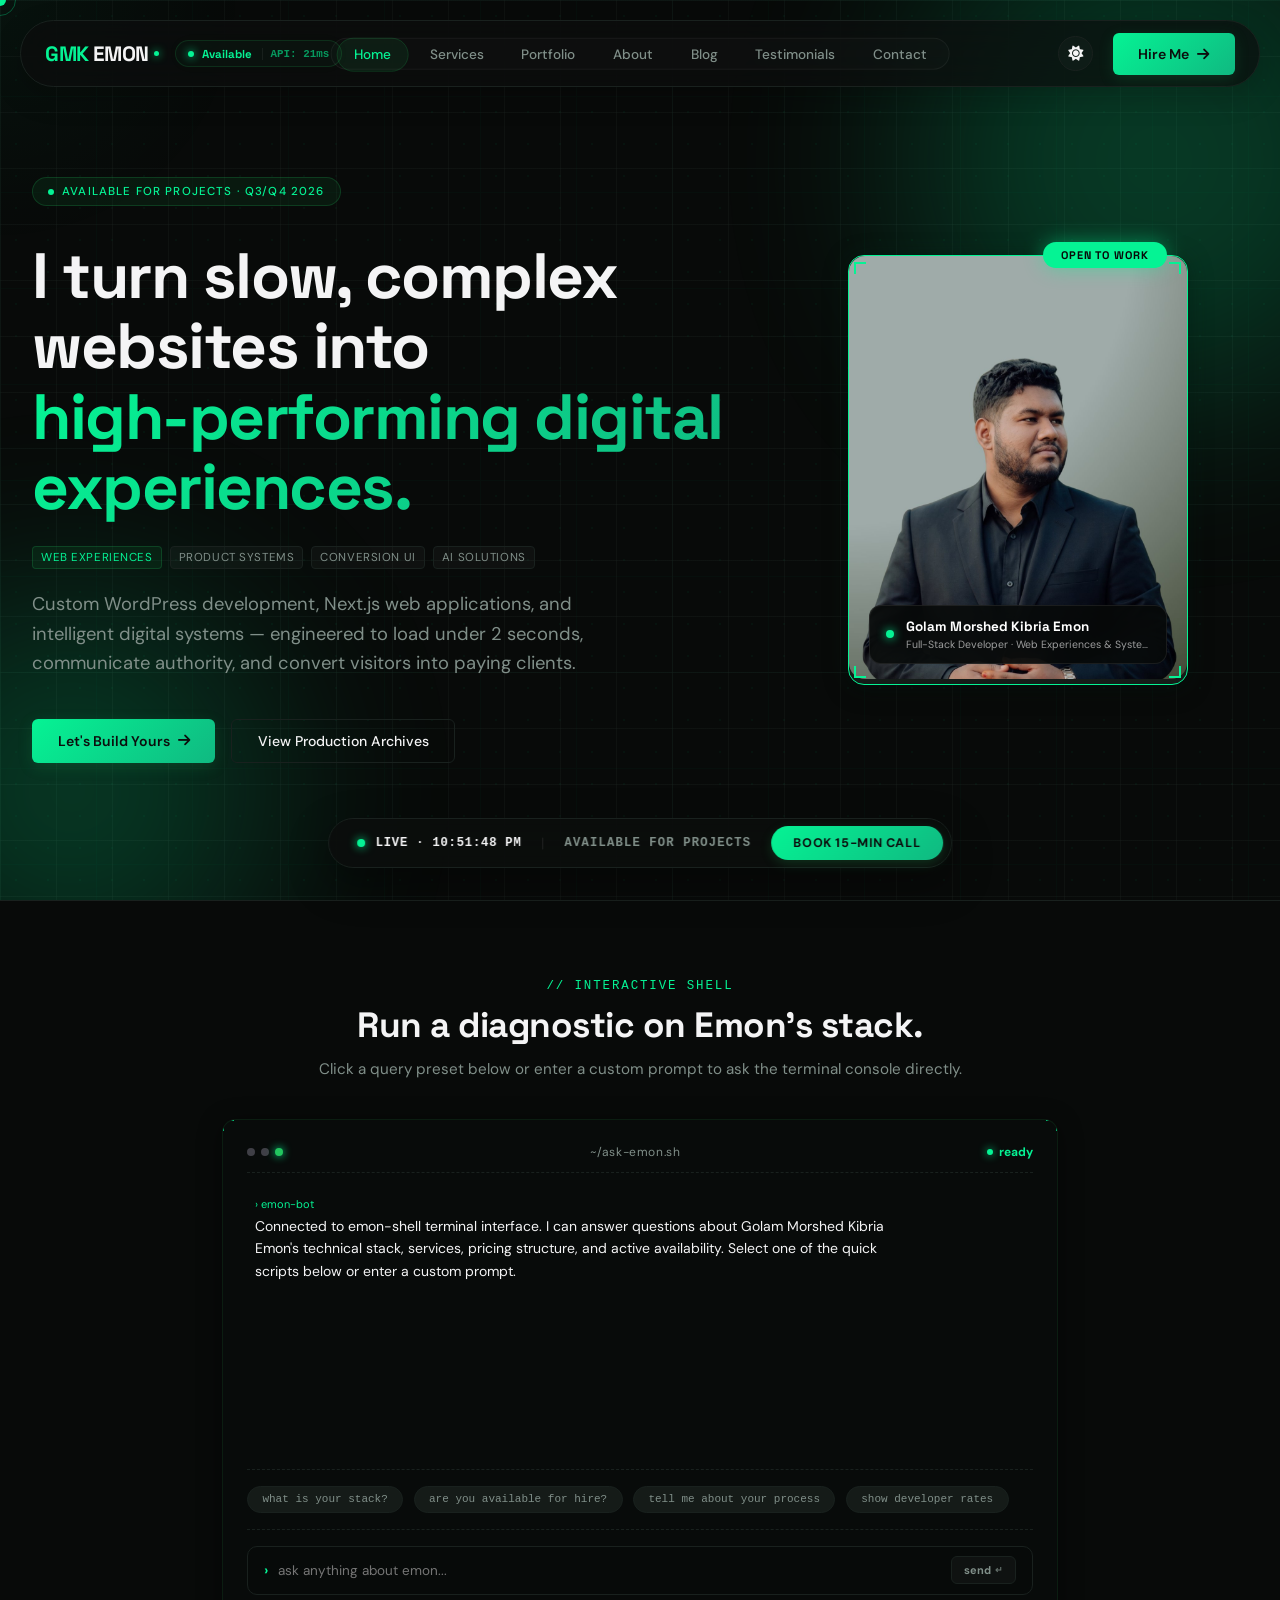
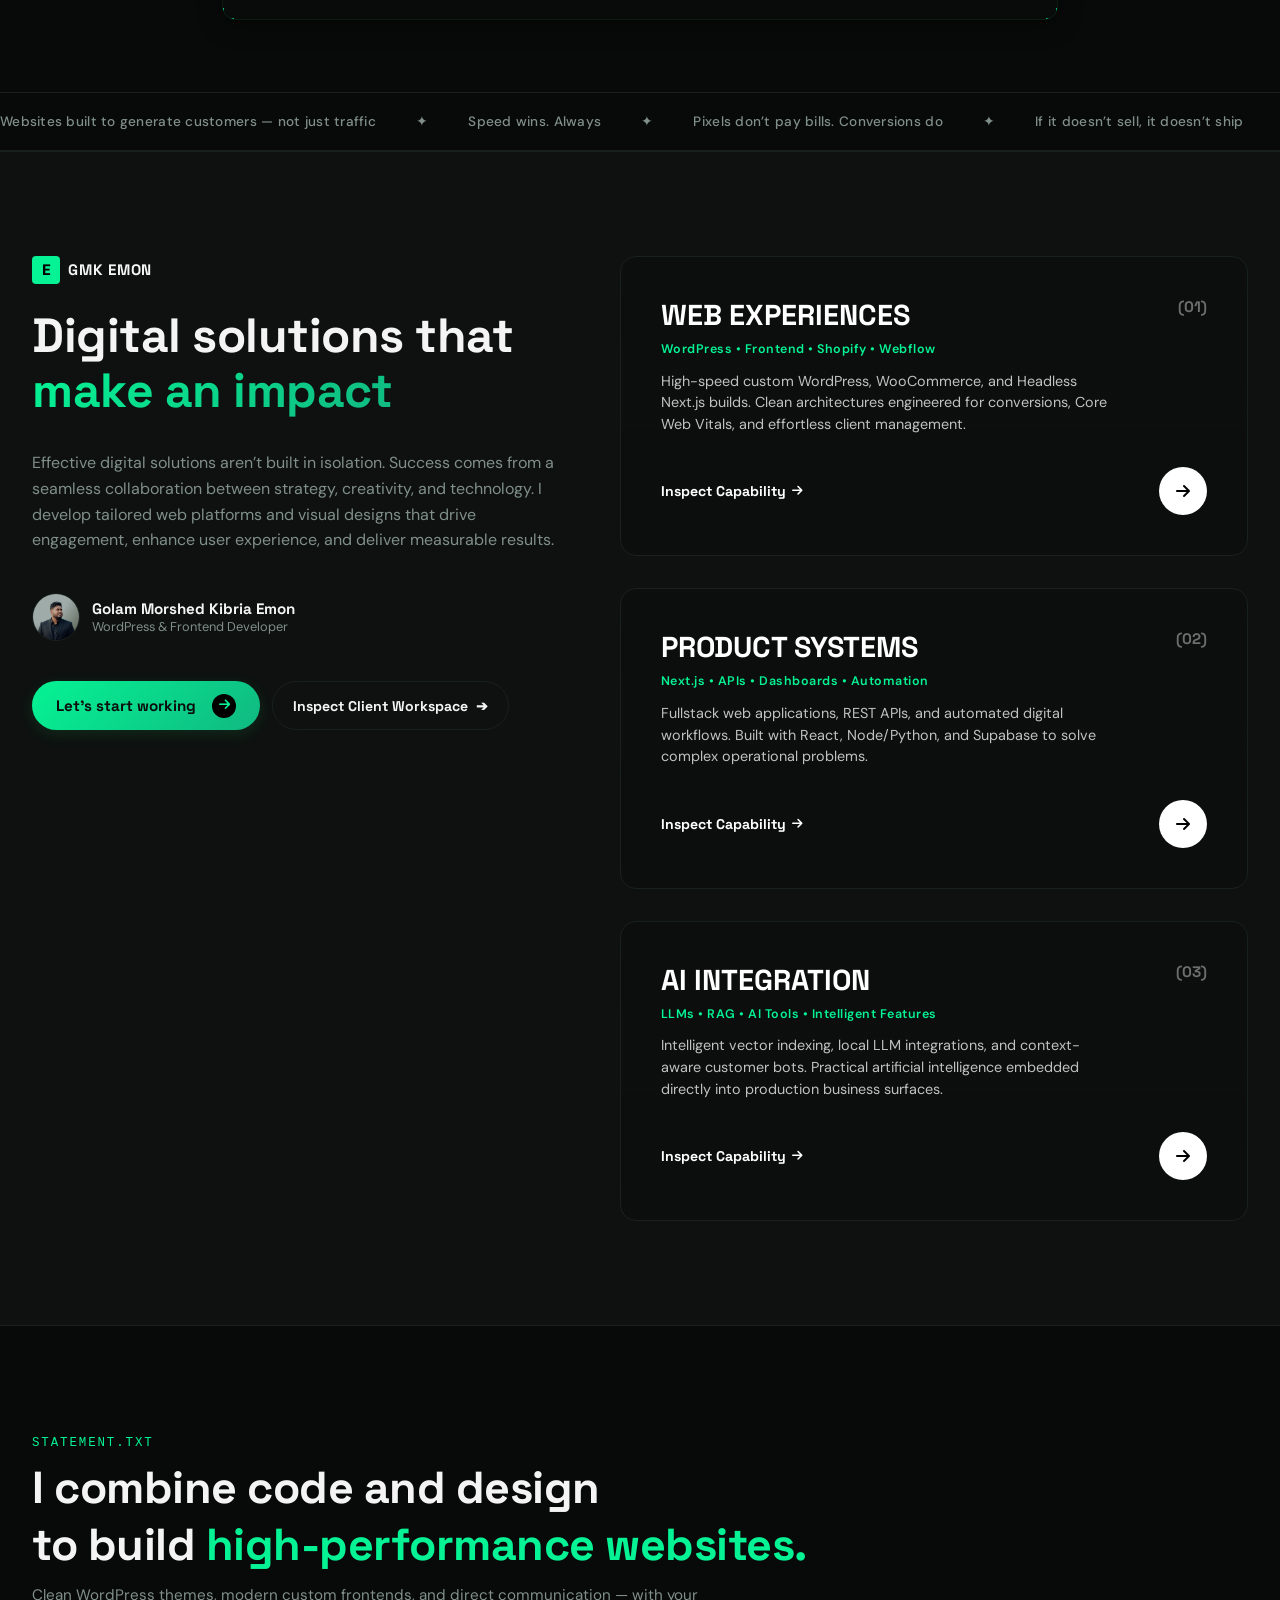
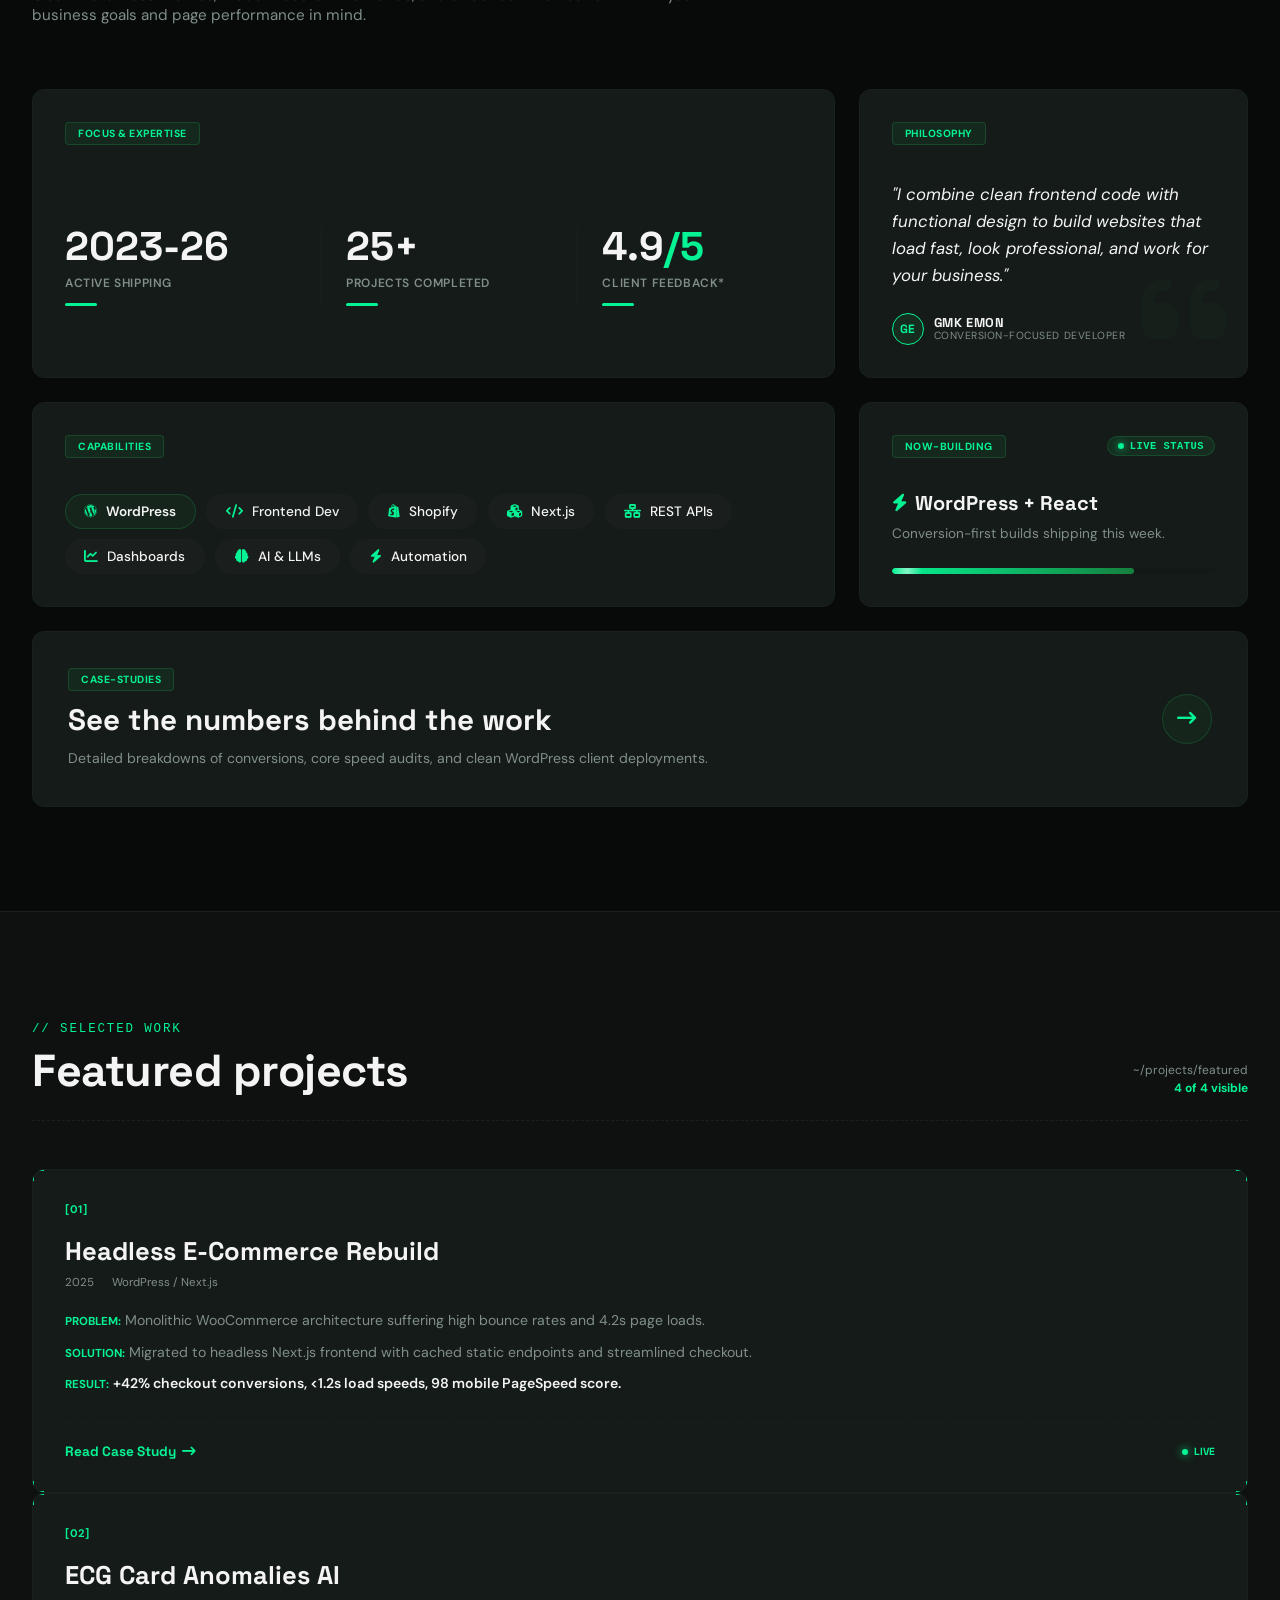
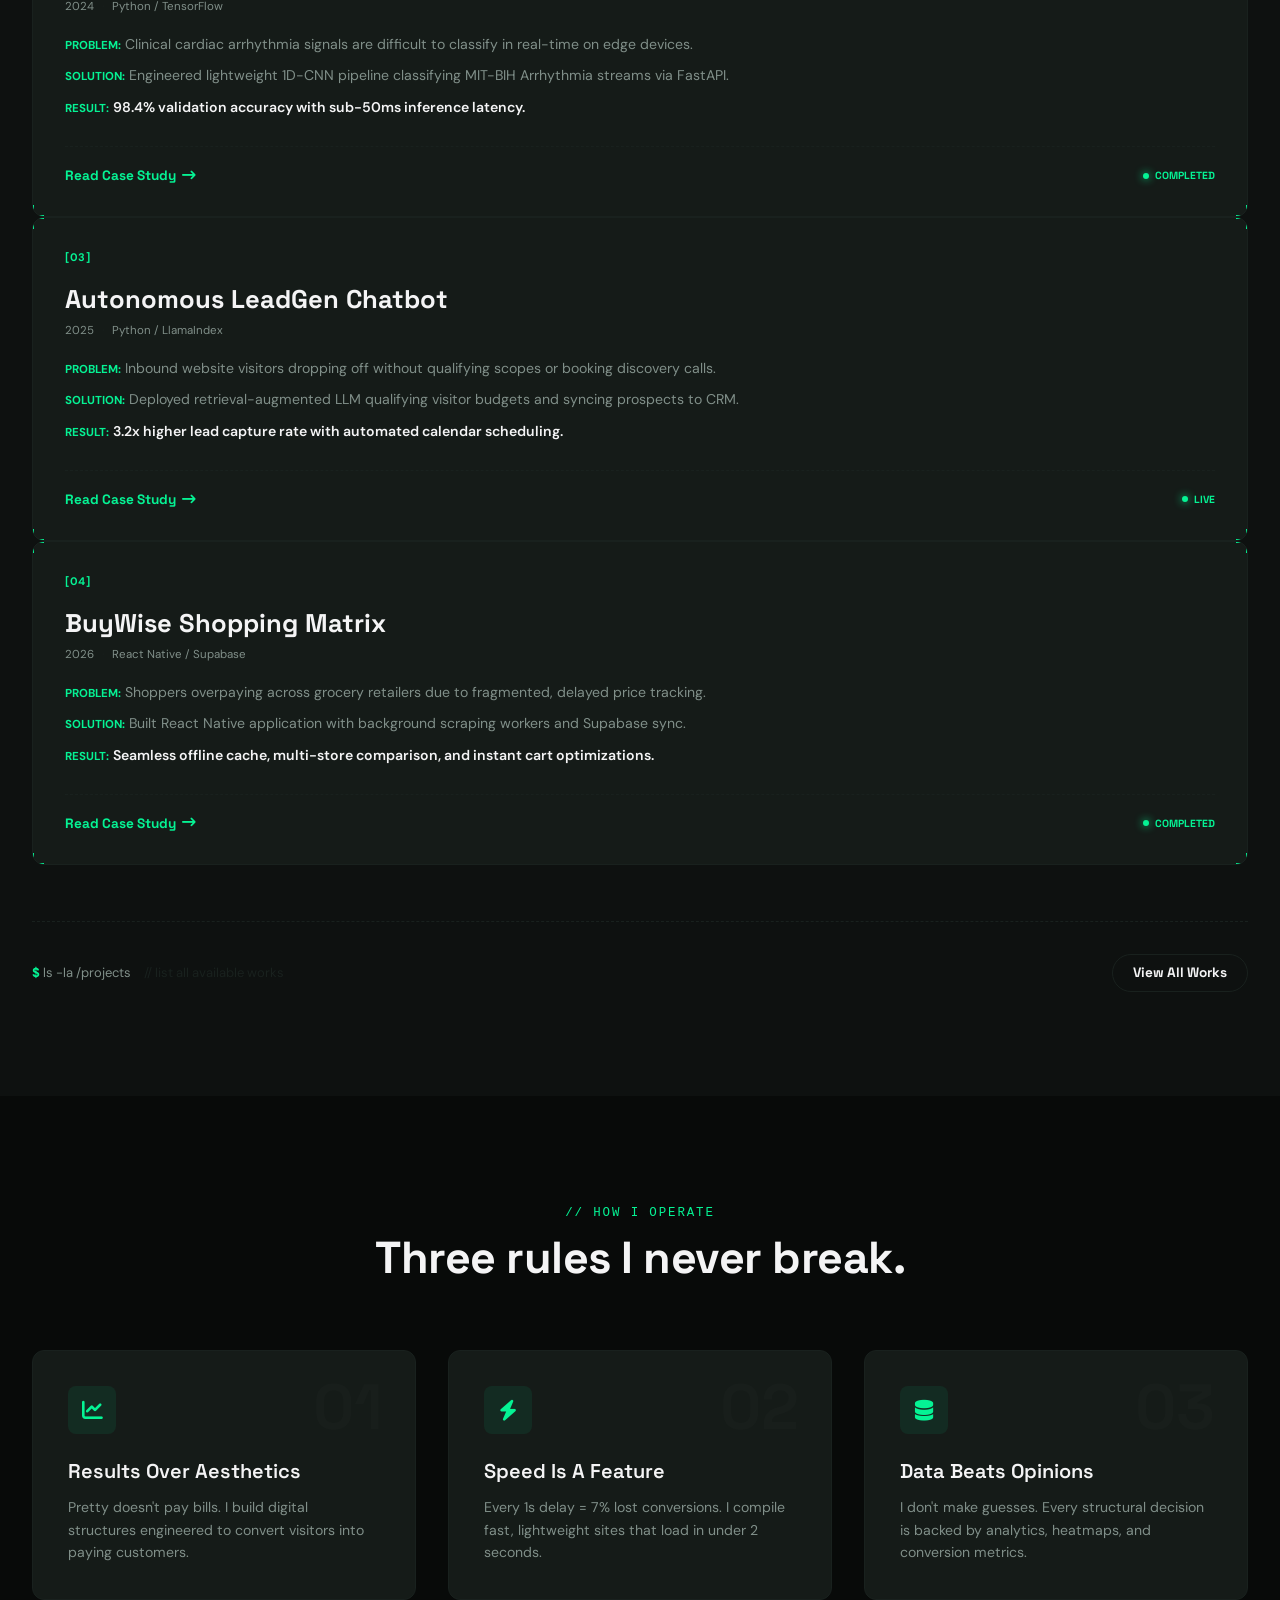
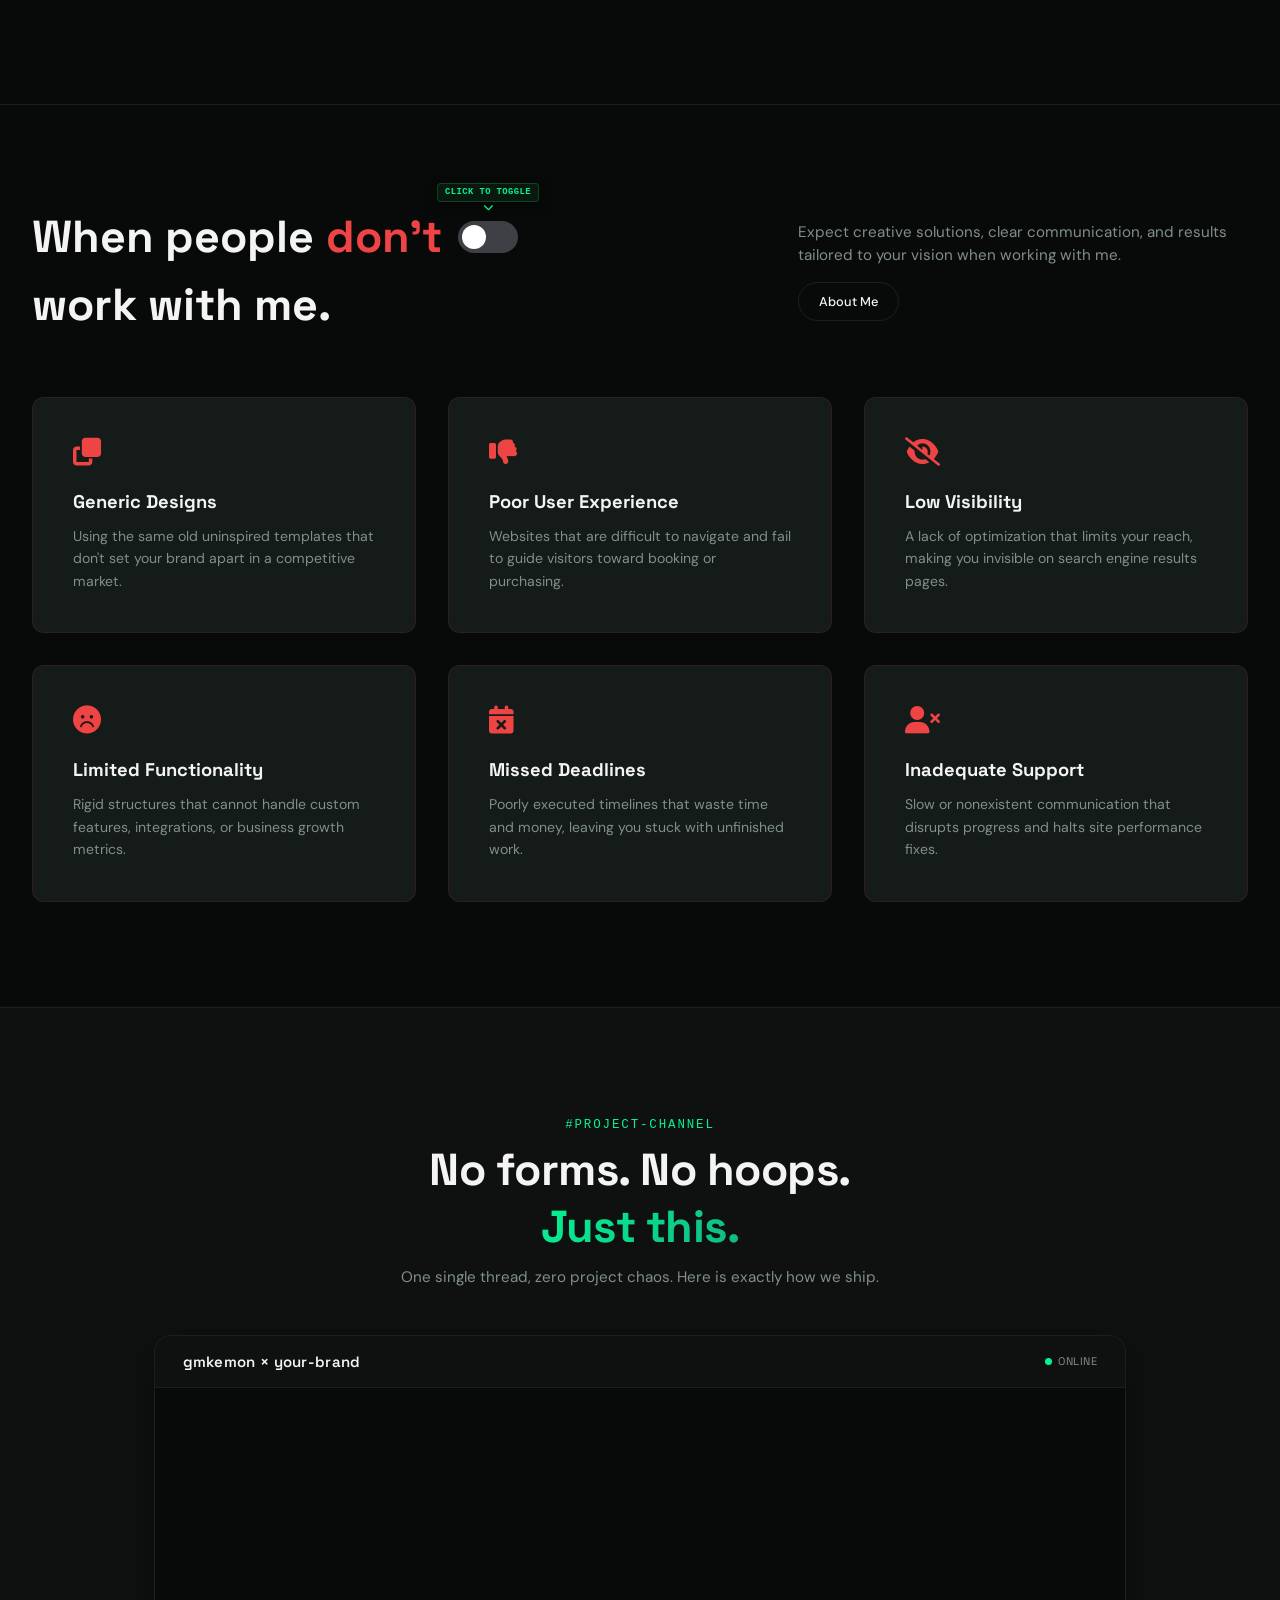
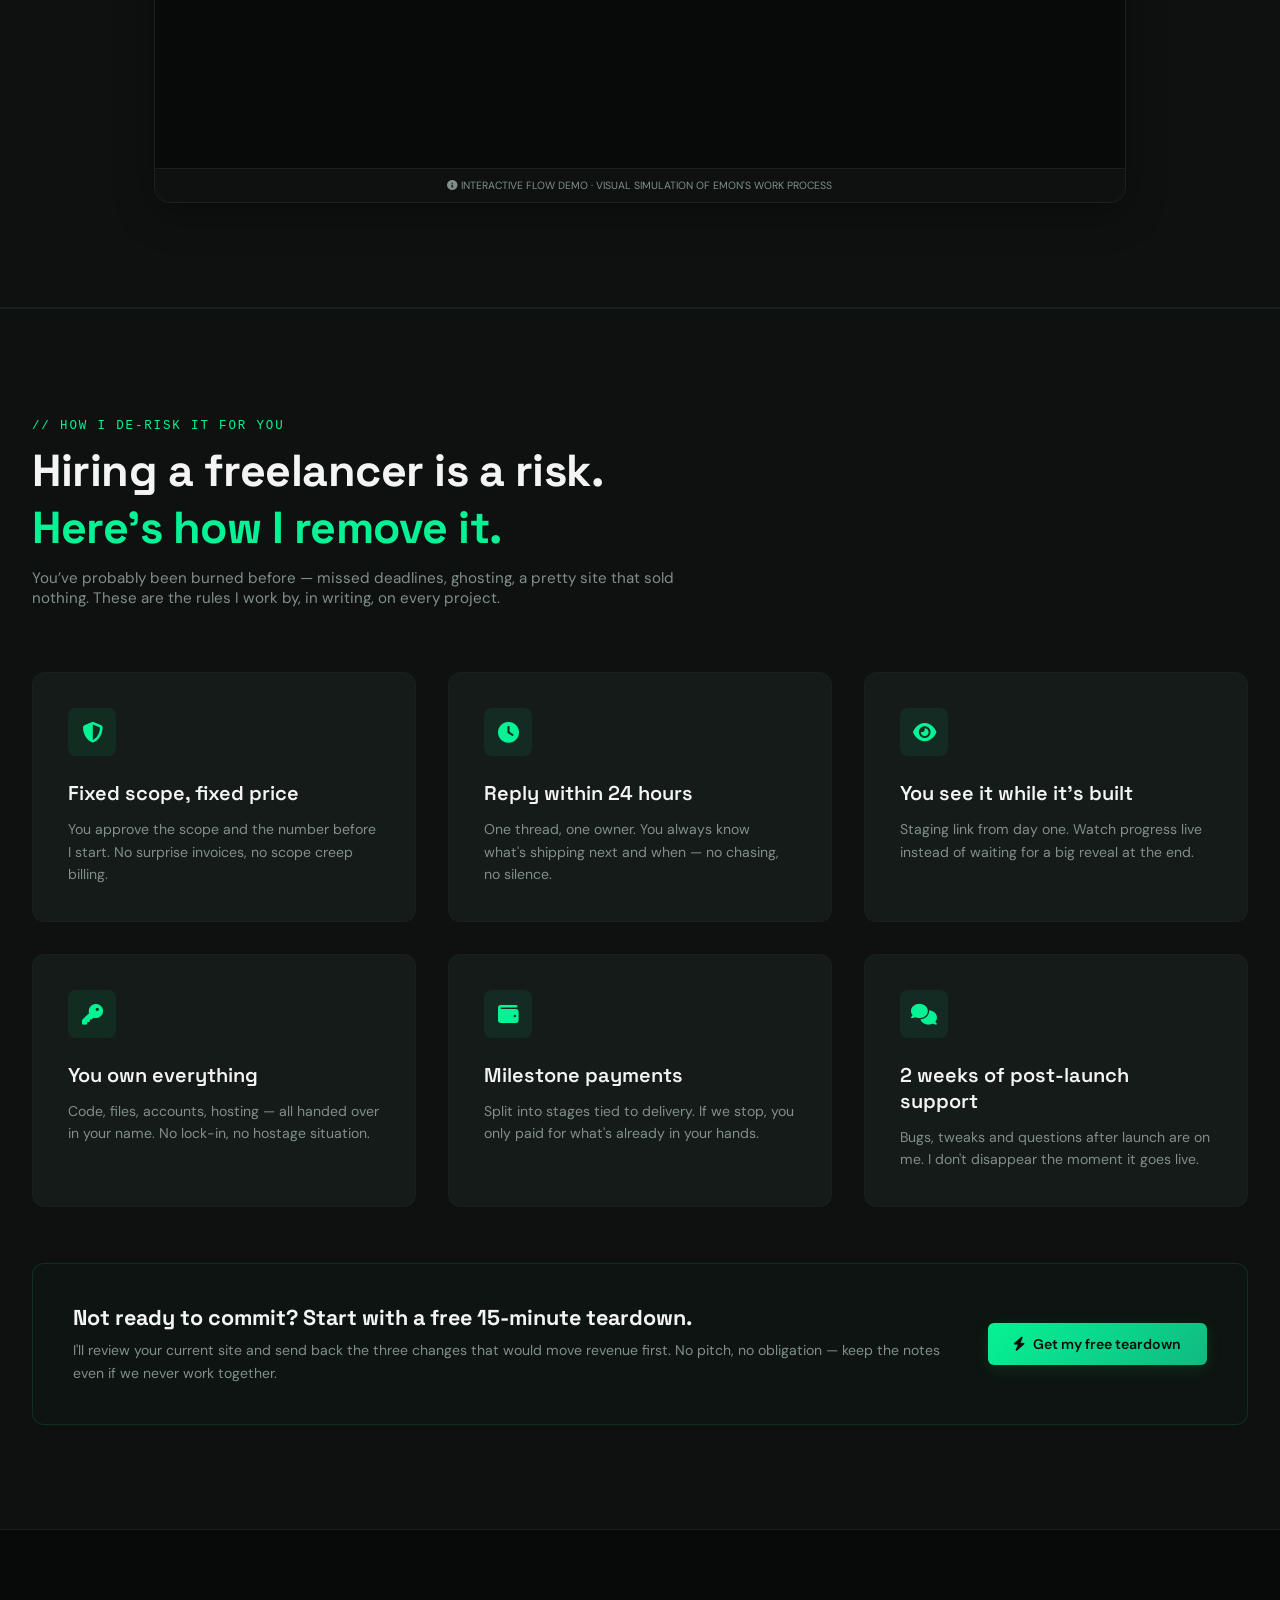
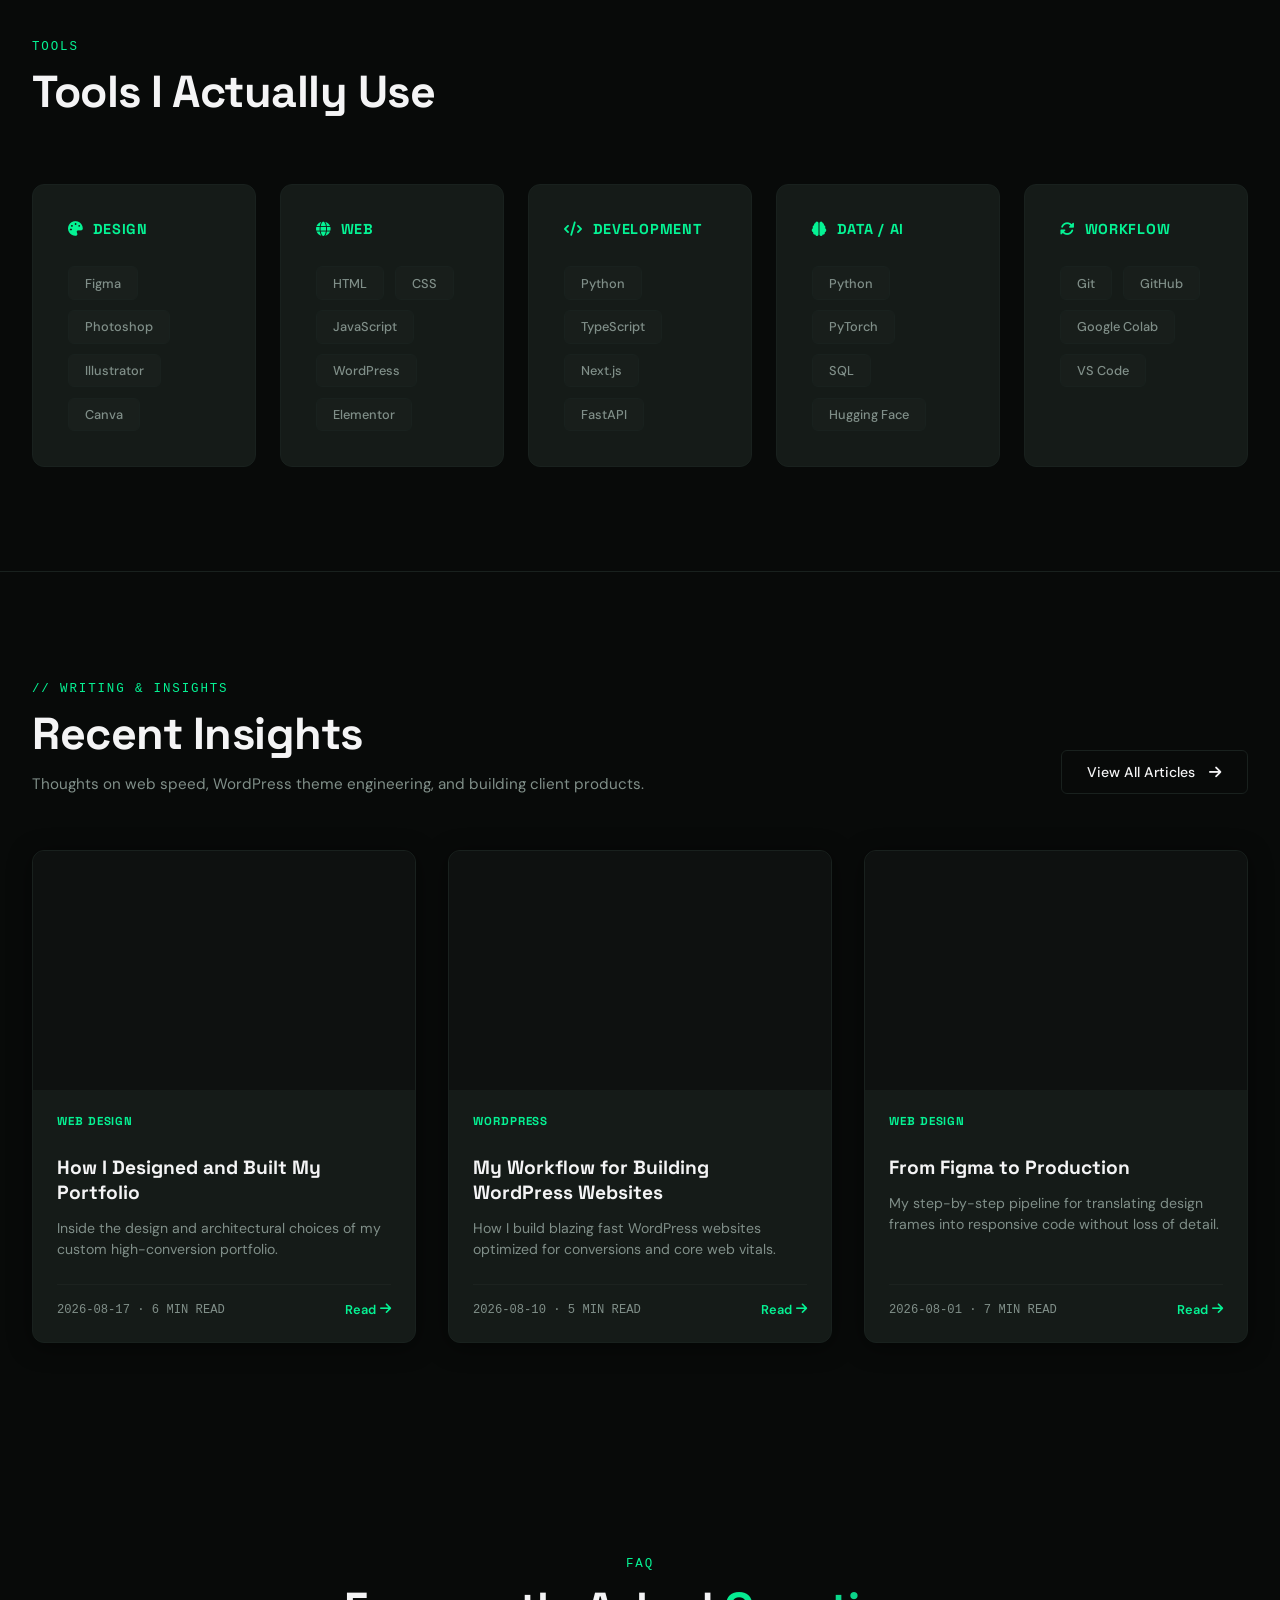
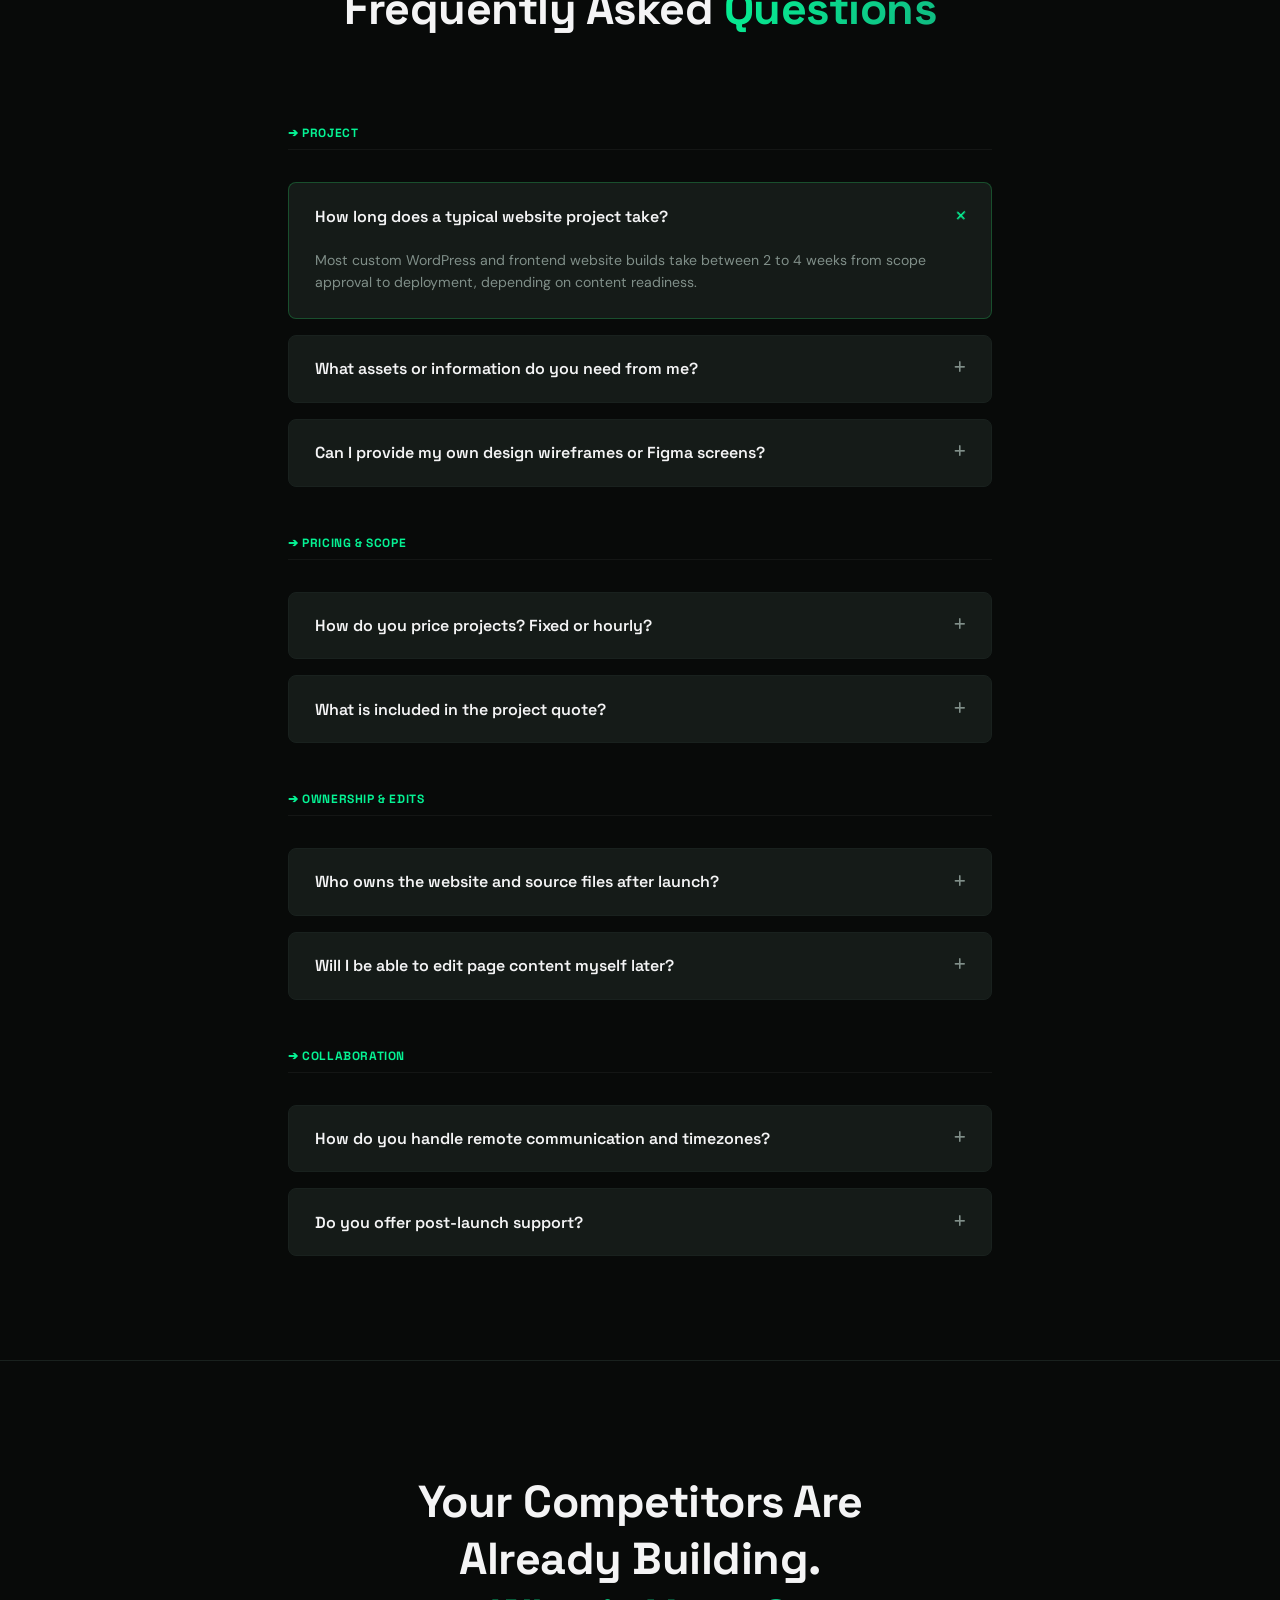
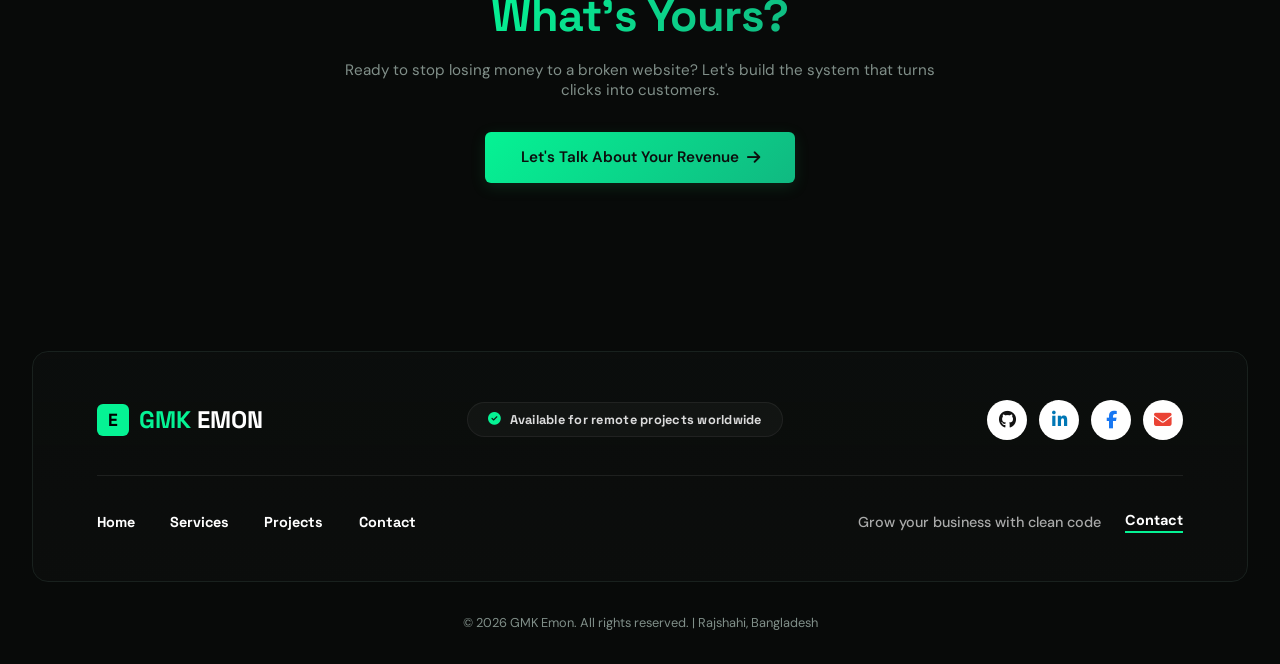
==== commit 4e6015b5: "feat: realign services into Web Experiences, Product Systems, and AI Integration - Removed graphics " ====
--- a/files/index.html
+++ b/files/index.html
@@ -315,9 +315,12 @@
               <!-- Card 1: Web Experiences -->
               <div class="service-image-card" style="background-image: linear-gradient(rgba(12, 14, 13, 0.78), rgba(12, 14, 13, 0.86)), url('https://images.unsplash.com/photo-1507238691740-187a5b1d37b8?auto=format&fit=crop&w=800&q=80'); border-radius: 16px; border: 1px solid var(--border); overflow: hidden; min-height: 260px; padding: 2.5rem; display: flex; flex-direction: column; justify-content: space-between;">
                 <div>
-                  <div style="display: flex; justify-content: space-between; align-items: flex-start; margin-bottom: 0.75rem;">
-                    <h3 style="font-family: var(--font-heading); font-size: 1.8rem; font-weight: 700; color: #ffffff; margin: 0; text-align: left;">Web Experiences</h3>
+                  <div style="display: flex; justify-content: space-between; align-items: flex-start; margin-bottom: 0.5rem;">
+                    <h3 style="font-family: var(--font-heading); font-size: 1.8rem; font-weight: 700; color: #ffffff; margin: 0; text-align: left;">WEB EXPERIENCES</h3>
                     <span style="font-family: var(--font-heading); font-size: 0.95rem; font-weight: 700; color: rgba(255, 255, 255, 0.4);">(01)</span>
+                  </div>
+                  <div style="font-family: var(--font-mono); font-size: 0.78rem; color: var(--primary); font-weight: 600; margin-bottom: 0.85rem; letter-spacing: 0.04em;">
+                    WordPress • Frontend • Shopify • Webflow
                   </div>
                   <p style="font-size: 0.9rem; color: rgba(255, 255, 255, 0.75); line-height: 1.5; max-width: 450px; margin: 0; text-align: left;">
                     High-speed custom WordPress, WooCommerce, and Headless Next.js builds. Clean architectures engineered for conversions, Core Web Vitals, and effortless client management.
@@ -336,19 +339,22 @@
               <!-- Card 2: Product Systems -->
               <div class="service-image-card" style="background-image: linear-gradient(rgba(12, 14, 13, 0.78), rgba(12, 14, 13, 0.86)), url('https://images.unsplash.com/photo-1512486130939-2c4f79935e4f?auto=format&fit=crop&w=800&q=80'); border-radius: 16px; border: 1px solid var(--border); overflow: hidden; min-height: 260px; padding: 2.5rem; display: flex; flex-direction: column; justify-content: space-between;">
                 <div>
-                  <div style="display: flex; justify-content: space-between; align-items: flex-start; margin-bottom: 0.75rem;">
-                    <h3 style="font-family: var(--font-heading); font-size: 1.8rem; font-weight: 700; color: #ffffff; margin: 0; text-align: left;">Product Systems</h3>
+                  <div style="display: flex; justify-content: space-between; align-items: flex-start; margin-bottom: 0.5rem;">
+                    <h3 style="font-family: var(--font-heading); font-size: 1.8rem; font-weight: 700; color: #ffffff; margin: 0; text-align: left;">PRODUCT SYSTEMS</h3>
                     <span style="font-family: var(--font-heading); font-size: 0.95rem; font-weight: 700; color: rgba(255, 255, 255, 0.4);">(02)</span>
+                  </div>
+                  <div style="font-family: var(--font-mono); font-size: 0.78rem; color: var(--primary); font-weight: 600; margin-bottom: 0.85rem; letter-spacing: 0.04em;">
+                    Next.js • APIs • Dashboards • Automation
                   </div>
                   <p style="font-size: 0.9rem; color: rgba(255, 255, 255, 0.75); line-height: 1.5; max-width: 450px; margin: 0; text-align: left;">
                     Fullstack web applications, REST APIs, and automated digital workflows. Built with React, Node/Python, and Supabase to solve complex operational problems.
                   </p>
                 </div>
                 <div style="display: flex; justify-content: space-between; align-items: center; margin-top: 2rem;">
-                  <a href="#service/graphics" class="service-card-link" style="color: #ffffff; text-decoration: none; font-size: 0.88rem; font-weight: 700; display: inline-flex; align-items: center; gap: 6px; font-family: var(--font-heading);">
+                  <a href="#service-graphics" class="service-card-link" style="color: #ffffff; text-decoration: none; font-size: 0.88rem; font-weight: 700; display: inline-flex; align-items: center; gap: 6px; font-family: var(--font-heading);">
                     Inspect Capability <i class="fa-solid fa-arrow-right" style="font-size: 0.75rem;"></i>
                   </a>
-                  <a href="#service/graphics" style="width: 48px; height: 48px; border-radius: 50%; background: #ffffff; color: #000000; display: inline-flex; align-items: center; justify-content: center; font-size: 1rem; transition: transform 0.2s;" class="service-arrow-btn">
+                  <a href="#service-graphics" style="width: 48px; height: 48px; border-radius: 50%; background: #ffffff; color: #000000; display: inline-flex; align-items: center; justify-content: center; font-size: 1rem; transition: transform 0.2s;" class="service-arrow-btn">
                     <i class="fa-solid fa-arrow-right"></i>
                   </a>
                 </div>
@@ -357,9 +363,12 @@
               <!-- Card 3: AI Integration -->
               <div class="service-image-card" style="background-image: linear-gradient(rgba(12, 14, 13, 0.78), rgba(12, 14, 13, 0.86)), url('https://images.unsplash.com/photo-1451187580459-43490279c0fa?auto=format&fit=crop&w=800&q=80'); border-radius: 16px; border: 1px solid var(--border); overflow: hidden; min-height: 260px; padding: 2.5rem; display: flex; flex-direction: column; justify-content: space-between;">
                 <div>
-                  <div style="display: flex; justify-content: space-between; align-items: flex-start; margin-bottom: 0.75rem;">
-                    <h3 style="font-family: var(--font-heading); font-size: 1.8rem; font-weight: 700; color: #ffffff; margin: 0; text-align: left;">AI Integration</h3>
+                  <div style="display: flex; justify-content: space-between; align-items: flex-start; margin-bottom: 0.5rem;">
+                    <h3 style="font-family: var(--font-heading); font-size: 1.8rem; font-weight: 700; color: #ffffff; margin: 0; text-align: left;">AI INTEGRATION</h3>
                     <span style="font-family: var(--font-heading); font-size: 0.95rem; font-weight: 700; color: rgba(255, 255, 255, 0.4);">(03)</span>
+                  </div>
+                  <div style="font-family: var(--font-mono); font-size: 0.78rem; color: var(--primary); font-weight: 600; margin-bottom: 0.85rem; letter-spacing: 0.04em;">
+                    LLMs • RAG • AI Tools • Intelligent Features
                   </div>
                   <p style="font-size: 0.9rem; color: rgba(255, 255, 255, 0.75); line-height: 1.5; max-width: 450px; margin: 0; text-align: left;">
                     Intelligent vector indexing, local LLM integrations, and context-aware customer bots. Practical artificial intelligence embedded directly into production business surfaces.
@@ -448,12 +457,12 @@
               <div class="capabilities-capsules" style="display: flex; flex-wrap: wrap; gap: 0.65rem; margin-top: 1.5rem;">
                 <span class="cap-capsule" style="background: rgba(34, 197, 94, 0.06); border-color: rgba(34, 197, 94, 0.2); color: var(--foreground); font-weight: 600;"><i class="fa-brands fa-wordpress text-primary" style="margin-right: 5px;"></i> WordPress</span>
                 <span class="cap-capsule"><i class="fa-solid fa-code" style="margin-right: 5px; color: var(--primary);"></i> Frontend Dev</span>
-                <span class="cap-capsule"><i class="fa-solid fa-chart-line" style="margin-right: 5px; color: var(--primary);"></i> CRO</span>
-                <span class="cap-capsule"><i class="fa-solid fa-compass-drafting" style="margin-right: 5px; color: var(--primary);"></i> Landing Pages</span>
-                <span class="cap-capsule"><i class="fa-solid fa-bezier-curve" style="margin-right: 5px; color: var(--primary);"></i> Graphics</span>
-                <span class="cap-capsule"><i class="fa-solid fa-gauge-high" style="margin-right: 5px; color: var(--primary);"></i> Speed Opt</span>
-                <span class="cap-capsule"><i class="fa-solid fa-brain" style="margin-right: 5px; color: var(--primary);"></i> AI / ML</span>
-                <span class="cap-capsule"><i class="fa-solid fa-cubes" style="margin-right: 5px; color: var(--primary);"></i> Design Systems</span>
+                <span class="cap-capsule"><i class="fa-brands fa-shopify" style="margin-right: 5px; color: var(--primary);"></i> Shopify</span>
+                <span class="cap-capsule"><i class="fa-solid fa-cubes" style="margin-right: 5px; color: var(--primary);"></i> Next.js</span>
+                <span class="cap-capsule"><i class="fa-solid fa-network-wired" style="margin-right: 5px; color: var(--primary);"></i> REST APIs</span>
+                <span class="cap-capsule"><i class="fa-solid fa-chart-line" style="margin-right: 5px; color: var(--primary);"></i> Dashboards</span>
+                <span class="cap-capsule"><i class="fa-solid fa-brain" style="margin-right: 5px; color: var(--primary);"></i> AI &amp; LLMs</span>
+                <span class="cap-capsule"><i class="fa-solid fa-bolt" style="margin-right: 5px; color: var(--primary);"></i> Automation</span>
               </div>
             </div>
 
@@ -1013,12 +1022,15 @@
             
             <!-- Right Column: Vertical Service Cards -->
             <div class="services-split-right" style="display: flex; flex-direction: column; gap: 2rem;">
-              <!-- Card 1: WordPress & Frontend -->
+              <!-- Card 1: Web Experiences -->
               <div class="service-image-card" style="background-image: linear-gradient(rgba(12, 14, 13, 0.78), rgba(12, 14, 13, 0.86)), url('https://images.unsplash.com/photo-1507238691740-187a5b1d37b8?auto=format&fit=crop&w=800&q=80'); border-radius: 16px; border: 1px solid var(--border); overflow: hidden; min-height: 260px; padding: 2.5rem; display: flex; flex-direction: column; justify-content: space-between;">
                 <div>
-                  <div style="display: flex; justify-content: space-between; align-items: flex-start; margin-bottom: 0.75rem;">
-                    <h3 style="font-family: var(--font-heading); font-size: 1.8rem; font-weight: 700; color: #ffffff; margin: 0; text-align: left;">WordPress &amp; Frontend</h3>
+                  <div style="display: flex; justify-content: space-between; align-items: flex-start; margin-bottom: 0.5rem;">
+                    <h3 style="font-family: var(--font-heading); font-size: 1.8rem; font-weight: 700; color: #ffffff; margin: 0; text-align: left;">WEB EXPERIENCES</h3>
                     <span style="font-family: var(--font-heading); font-size: 0.95rem; font-weight: 700; color: rgba(255, 255, 255, 0.4);">(01)</span>
+                  </div>
+                  <div style="font-family: var(--font-mono); font-size: 0.78rem; color: var(--primary); font-weight: 600; margin-bottom: 0.85rem; letter-spacing: 0.04em;">
+                    WordPress • Frontend • Shopify • Webflow
                   </div>
                   <p style="font-size: 0.9rem; color: rgba(255, 255, 255, 0.75); line-height: 1.5; max-width: 450px; margin: 0; text-align: left;">
                     Conversion-engineered websites built on WordPress and modern frontend stacks. Fast, scalable, and tuned to sell.
@@ -1026,7 +1038,7 @@
                 </div>
                 <div style="display: flex; justify-content: space-between; align-items: center; margin-top: 2rem;">
                   <a href="#service/wordpress" class="service-card-link" style="color: #ffffff; text-decoration: none; font-size: 0.88rem; font-weight: 700; display: inline-flex; align-items: center; gap: 6px; font-family: var(--font-heading);">
-                    Tell me more! <i class="fa-solid fa-arrow-right" style="font-size: 0.75rem;"></i>
+                    Inspect Capability <i class="fa-solid fa-arrow-right" style="font-size: 0.75rem;"></i>
                   </a>
                   <a href="#service/wordpress" style="width: 48px; height: 48px; border-radius: 50%; background: #ffffff; color: #000000; display: inline-flex; align-items: center; justify-content: center; font-size: 1rem; transition: transform 0.2s;" class="service-arrow-btn">
                     <i class="fa-solid fa-arrow-right"></i>
@@ -1034,41 +1046,47 @@
                 </div>
               </div>
 
-              <!-- Card 2: Graphics Design -->
+              <!-- Card 2: Product Systems -->
               <div class="service-image-card" style="background-image: linear-gradient(rgba(12, 14, 13, 0.78), rgba(12, 14, 13, 0.86)), url('https://images.unsplash.com/photo-1512486130939-2c4f79935e4f?auto=format&fit=crop&w=800&q=80'); border-radius: 16px; border: 1px solid var(--border); overflow: hidden; min-height: 260px; padding: 2.5rem; display: flex; flex-direction: column; justify-content: space-between;">
                 <div>
-                  <div style="display: flex; justify-content: space-between; align-items: flex-start; margin-bottom: 0.75rem;">
-                    <h3 style="font-family: var(--font-heading); font-size: 1.8rem; font-weight: 700; color: #ffffff; margin: 0; text-align: left;">Graphics Design</h3>
+                  <div style="display: flex; justify-content: space-between; align-items: flex-start; margin-bottom: 0.5rem;">
+                    <h3 style="font-family: var(--font-heading); font-size: 1.8rem; font-weight: 700; color: #ffffff; margin: 0; text-align: left;">PRODUCT SYSTEMS</h3>
                     <span style="font-family: var(--font-heading); font-size: 0.95rem; font-weight: 700; color: rgba(255, 255, 255, 0.4);">(02)</span>
                   </div>
+                  <div style="font-family: var(--font-mono); font-size: 0.78rem; color: var(--primary); font-weight: 600; margin-bottom: 0.85rem; letter-spacing: 0.04em;">
+                    Next.js • APIs • Dashboards • Automation
+                  </div>
                   <p style="font-size: 0.9rem; color: rgba(255, 255, 255, 0.75); line-height: 1.5; max-width: 450px; margin: 0; text-align: left;">
-                    Strategic visuals that move buyers. Brand systems, social media kits, and marketing creatives engineered to convert.
+                    Fullstack web applications, REST APIs, and automated digital workflows. Built with React, Node/Python, and Supabase to solve complex operational problems.
                   </p>
                 </div>
                 <div style="display: flex; justify-content: space-between; align-items: center; margin-top: 2rem;">
-                  <a href="#service/graphics" class="service-card-link" style="color: #ffffff; text-decoration: none; font-size: 0.88rem; font-weight: 700; display: inline-flex; align-items: center; gap: 6px; font-family: var(--font-heading);">
-                    Tell me more! <i class="fa-solid fa-arrow-right" style="font-size: 0.75rem;"></i>
+                  <a href="#service-graphics" class="service-card-link" style="color: #ffffff; text-decoration: none; font-size: 0.88rem; font-weight: 700; display: inline-flex; align-items: center; gap: 6px; font-family: var(--font-heading);">
+                    Inspect Capability <i class="fa-solid fa-arrow-right" style="font-size: 0.75rem;"></i>
                   </a>
-                  <a href="#service/graphics" style="width: 48px; height: 48px; border-radius: 50%; background: #ffffff; color: #000000; display: inline-flex; align-items: center; justify-content: center; font-size: 1rem; transition: transform 0.2s;" class="service-arrow-btn">
+                  <a href="#service-graphics" style="width: 48px; height: 48px; border-radius: 50%; background: #ffffff; color: #000000; display: inline-flex; align-items: center; justify-content: center; font-size: 1rem; transition: transform 0.2s;" class="service-arrow-btn">
                     <i class="fa-solid fa-arrow-right"></i>
                   </a>
                 </div>
               </div>
 
-              <!-- Card 3: AI / ML Solutions -->
+              <!-- Card 3: AI Integration -->
               <div class="service-image-card" style="background-image: linear-gradient(rgba(12, 14, 13, 0.78), rgba(12, 14, 13, 0.86)), url('https://images.unsplash.com/photo-1451187580459-43490279c0fa?auto=format&fit=crop&w=800&q=80'); border-radius: 16px; border: 1px solid var(--border); overflow: hidden; min-height: 260px; padding: 2.5rem; display: flex; flex-direction: column; justify-content: space-between;">
                 <div>
-                  <div style="display: flex; justify-content: space-between; align-items: flex-start; margin-bottom: 0.75rem;">
-                    <h3 style="font-family: var(--font-heading); font-size: 1.8rem; font-weight: 700; color: #ffffff; margin: 0; text-align: left;">AI / ML Solutions</h3>
+                  <div style="display: flex; justify-content: space-between; align-items: flex-start; margin-bottom: 0.5rem;">
+                    <h3 style="font-family: var(--font-heading); font-size: 1.8rem; font-weight: 700; color: #ffffff; margin: 0; text-align: left;">AI INTEGRATION</h3>
                     <span style="font-family: var(--font-heading); font-size: 0.95rem; font-weight: 700; color: rgba(255, 255, 255, 0.4);">(03)</span>
                   </div>
+                  <div style="font-family: var(--font-mono); font-size: 0.78rem; color: var(--primary); font-weight: 600; margin-bottom: 0.85rem; letter-spacing: 0.04em;">
+                    LLMs • RAG • AI Tools • Intelligent Features
+                  </div>
                   <p style="font-size: 0.9rem; color: rgba(255, 255, 255, 0.75); line-height: 1.5; max-width: 450px; margin: 0; text-align: left;">
-                    Future-ready automation and intelligent systems. Currently expanding into AI-powered tools — early adopters get the edge.
+                    Future-ready automation and intelligent systems. Context-aware customer bots, local LLM integrations, and retrieval-augmented systems.
                   </p>
                 </div>
                 <div style="display: flex; justify-content: space-between; align-items: center; margin-top: 2rem;">
                   <a href="#service/ai-ml" class="service-card-link" style="color: #ffffff; text-decoration: none; font-size: 0.88rem; font-weight: 700; display: inline-flex; align-items: center; gap: 6px; font-family: var(--font-heading);">
-                    Tell me more! <i class="fa-solid fa-arrow-right" style="font-size: 0.75rem;"></i>
+                    Inspect Capability <i class="fa-solid fa-arrow-right" style="font-size: 0.75rem;"></i>
                   </a>
                   <a href="#service/ai-ml" style="width: 48px; height: 48px; border-radius: 50%; background: #ffffff; color: #000000; display: inline-flex; align-items: center; justify-content: center; font-size: 1rem; transition: transform 0.2s;" class="service-arrow-btn">
                     <i class="fa-solid fa-arrow-right"></i>
@@ -1523,7 +1541,7 @@
       </section>
     </div>
 
-    <!-- PAGE 2B: SERVICE DETAIL - GRAPHICS DESIGN -->
+    <!-- PAGE 2B: SERVICE DETAIL - PRODUCT SYSTEMS -->
     <div id="page-service-graphics" class="page-view" style="display: none;">
       <section class="section-padding pt-32">
         <div class="container">
@@ -1534,164 +1552,127 @@
 
           <!-- Hero -->
           <div class="section-header text-left" style="margin-bottom: 4rem;">
-            <span class="section-tag">// SERVICES / GRAPHICS DESIGN</span>
-            <h1 class="section-heading text-5xl">Graphics Design &amp; <span class="text-gradient">Brand Systems</span></h1>
-            <p class="section-subtext mt-4 max-w-3xl">I design strategic visuals, vector logo manuals, and high-fidelity presentation slides that establish immediate professional authority and represent clean visual value.</p>
+            <span class="section-tag">// SERVICES / PRODUCT SYSTEMS</span>
+            <h1 class="section-heading text-5xl">Product Systems &amp; <span class="text-gradient">Custom Web Applications</span></h1>
+            <p class="section-subtext mt-4 max-w-3xl">Fullstack Next.js applications, REST APIs, operational dashboards, and automated digital workflows built with React, Node/Python, and Supabase to solve complex operational challenges and scale seamlessly.</p>
             <div style="margin-top: 2rem;">
-              <a href="#contact" class="btn-primary"><i class="fa-solid fa-palette" style="margin-right: 8px;"></i> Request my design package</a>
+              <a href="#contact" class="btn-primary"><i class="fa-solid fa-cubes" style="margin-right: 8px;"></i> Discuss my product system</a>
             </div>
           </div>
 
           <!-- What I Do -->
           <div class="section-header text-left" style="margin-bottom: 2.5rem; border-top: 1px solid rgba(255,255,255,0.05); padding-top: 4rem;">
             <h2 class="section-heading" style="font-size: 2rem;">What I Do</h2>
-            <p class="section-subtext">Visual design and brand layouts engineered to convey authority.</p>
+            <p class="section-subtext">Engineered software architectures built for performance, data reliability, and conversion.</p>
           </div>
           <div class="grid-two" style="display: grid; grid-template-columns: repeat(auto-fit, minmax(280px, 1fr)); gap: 2rem; margin-bottom: 5rem;">
             <div class="card-outline card-hover" style="padding: 2.2rem;">
-              <h4 style="font-family: var(--font-heading); font-size: 1.2rem; font-weight: 700; color: var(--foreground); margin-bottom: 0.75rem;"><i class="fa-solid fa-palette text-primary" style="margin-right: 8px;"></i> Brand Visual Systems</h4>
-              <p style="font-size: 0.88rem; color: var(--muted-foreground); line-height: 1.6; margin: 0;">Custom color palettes, structured typography hierarchy sheets, and clean logo geometry. I deliver vector assets that maintain design precision across digital and print mediums.</p>
+              <h4 style="font-family: var(--font-heading); font-size: 1.2rem; font-weight: 700; color: var(--foreground); margin-bottom: 0.75rem;"><i class="fa-solid fa-cubes text-primary" style="margin-right: 8px;"></i> Next.js &amp; React Applications</h4>
+              <p style="font-size: 0.88rem; color: var(--muted-foreground); line-height: 1.6; margin: 0;">Server-side rendered (SSR) web applications, interactive dashboards, and customer portals with sub-second page transitions and state management.</p>
             </div>
             <div class="card-outline card-hover" style="padding: 2.2rem;">
-              <h4 style="font-family: var(--font-heading); font-size: 1.2rem; font-weight: 700; color: var(--foreground); margin-bottom: 0.75rem;"><i class="fa-solid fa-rectangle-ad text-primary" style="margin-right: 8px;"></i> Marketing &amp; Sales Assets</h4>
-              <p style="font-size: 0.88rem; color: var(--muted-foreground); line-height: 1.6; margin: 0;">Pitch decks, digital advertising layers, social media layout grids, and business cards designed to communicate visual authority and scale conversions.</p>
+              <h4 style="font-family: var(--font-heading); font-size: 1.2rem; font-weight: 700; color: var(--foreground); margin-bottom: 0.75rem;"><i class="fa-solid fa-network-wired text-primary" style="margin-right: 8px;"></i> REST APIs &amp; Integrations</h4>
+              <p style="font-size: 0.88rem; color: var(--muted-foreground); line-height: 1.6; margin: 0;">Robust backend endpoints, third-party SaaS integrations, webhook handlers, and secure tokenized authentication pipelines (JWT, Supabase Auth).</p>
+            </div>
+            <div class="card-outline card-hover" style="padding: 2.2rem;">
+              <h4 style="font-family: var(--font-heading); font-size: 1.2rem; font-weight: 700; color: var(--foreground); margin-bottom: 0.75rem;"><i class="fa-solid fa-chart-line text-primary" style="margin-right: 8px;"></i> Operational Dashboards</h4>
+              <p style="font-size: 0.88rem; color: var(--muted-foreground); line-height: 1.6; margin: 0;">Real-time telemetry displays, analytics graphs, inventory monitoring matrices, and role-based administrative control panels.</p>
+            </div>
+            <div class="card-outline card-hover" style="padding: 2.2rem;">
+              <h4 style="font-family: var(--font-heading); font-size: 1.2rem; font-weight: 700; color: var(--foreground); margin-bottom: 0.75rem;"><i class="fa-solid fa-bolt text-primary" style="margin-right: 8px;"></i> Automated Data Pipelines</h4>
+              <p style="font-size: 0.88rem; color: var(--muted-foreground); line-height: 1.6; margin: 0;">Automated scrapers, price comparison matrices, background cron workers, and automated CRM data synchronization pipelines.</p>
             </div>
           </div>
 
           <!-- Deliverables -->
           <div class="section-header text-left" style="margin-bottom: 2.5rem; border-top: 1px solid rgba(255,255,255,0.05); padding-top: 4rem;">
             <h2 class="section-heading" style="font-size: 2rem;">What You Get (Deliverables)</h2>
-            <p class="section-subtext">Vector files, organized layers, and editable templates delivered directly to your shared drive.</p>
+            <p class="section-subtext">Production-ready source code, database architectures, and automated deployments.</p>
           </div>
           <div class="grid-three" style="gap: 2rem; margin-bottom: 5rem; display: grid; grid-template-columns: repeat(auto-fit, minmax(280px, 1fr));">
             <div class="card-outline" style="padding: 2rem;">
-              <h4 style="font-family: var(--font-heading); font-size: 1.1rem; font-weight: 700; color: var(--foreground); margin-bottom: 1rem;"><span style="color: var(--primary);">➔</span> Vector Source Files</h4>
+              <h4 style="font-family: var(--font-heading); font-size: 1.1rem; font-weight: 700; color: var(--foreground); margin-bottom: 1rem;"><span style="color: var(--primary);">➔</span> Source Code &amp; Repos</h4>
               <ul style="list-style: none; padding: 0; margin: 0; font-size: 0.85rem; color: var(--muted-foreground); display: flex; flex-direction: column; gap: 0.5rem;">
-                <li>✓ SVG scalable elements</li>
-                <li>✓ High-resolution Print PDFs</li>
-                <li>✓ Organized Figma/AI layers</li>
-                <li>✓ Transparent PNG layers</li>
+                <li>✓ Clean modular Next.js / TypeScript code</li>
+                <li>✓ Full Git repository transfer</li>
+                <li>✓ API documentation &amp; endpoint specs</li>
+                <li>✓ Environment variable templates</li>
               </ul>
             </div>
             <div class="card-outline" style="padding: 2rem;">
-              <h4 style="font-family: var(--font-heading); font-size: 1.1rem; font-weight: 700; color: var(--foreground); margin-bottom: 1rem;"><span style="color: var(--primary);">➔</span> Marketing Templates</h4>
+              <h4 style="font-family: var(--font-heading); font-size: 1.1rem; font-weight: 700; color: var(--foreground); margin-bottom: 1rem;"><span style="color: var(--primary);">➔</span> Database &amp; Cloud Backend</h4>
               <ul style="list-style: none; padding: 0; margin: 0; font-size: 0.85rem; color: var(--muted-foreground); display: flex; flex-direction: column; gap: 0.5rem;">
-                <li>✓ Editable Keynote/PPT decks</li>
-                <li>✓ Canvas/Figma asset grids</li>
-                <li>✓ Custom typography guideline</li>
-                <li>✓ 3 variant logo sets</li>
+                <li>✓ Supabase / PostgreSQL schema models</li>
+                <li>✓ Authentication &amp; Row Level Security (RLS)</li>
+                <li>✓ Caching layer (Redis / Edge Workers)</li>
+                <li>✓ Automated DB backup configurations</li>
               </ul>
             </div>
             <div class="card-outline" style="padding: 2rem;">
-              <h4 style="font-family: var(--font-heading); font-size: 1.15rem; font-weight: 700; color: var(--foreground); margin-bottom: 1rem;"><span style="color: var(--primary);">➔</span> Brand Deliverables</h4>
+              <h4 style="font-family: var(--font-heading); font-size: 1.15rem; font-weight: 700; color: var(--foreground); margin-bottom: 1rem;"><span style="color: var(--primary);">➔</span> Deployment &amp; CI/CD</h4>
               <ul style="list-style: none; padding: 0; margin: 0; font-size: 0.85rem; color: var(--muted-foreground); display: flex; flex-direction: column; gap: 0.5rem;">
-                <li>✓ Hex &amp; CMYK color palettes</li>
-                <li>✓ Typography pair guides</li>
-                <li>✓ Ad placement mockups</li>
-                <li>✓ Usage rights document</li>
+                <li>✓ Vercel / Cloudflare edge deployment</li>
+                <li>✓ Automated GitHub Actions CI/CD</li>
+                <li>✓ SSL &amp; custom domain setup</li>
+                <li>✓ 30-day post-launch warranty support</li>
               </ul>
             </div>
           </div>
 
           <!-- 4-Step Process -->
           <div class="section-header text-left" style="margin-bottom: 4rem; border-top: 1px solid rgba(255,255,255,0.05); padding-top: 4rem;">
-            <span class="section-tag">// VISUAL STRATEGY PIPELINE</span>
-            <h2 class="section-heading" style="font-size: 2rem;">Our Approach</h2>
-            <p class="section-subtext">A predictable process engineered to deliver clean, custom outcomes on schedule.</p>
+            <span class="section-tag">// DEVELOPMENT PIPELINE</span>
+            <h2 class="section-heading" style="font-size: 2rem;">Our Engineering Approach</h2>
+            <p class="section-subtext">A predictable, milestone-driven process engineered to ship production software on schedule.</p>
           </div>
           <div class="grid-two" style="gap: 2rem; margin-bottom: 5rem; display: grid; grid-template-columns: repeat(auto-fit, minmax(280px, 1fr));">
             <div class="card-outline" style="padding: 2rem; position: relative;">
               <span style="font-family: var(--font-heading); font-size: 2.2rem; font-weight: 700; color: rgba(5, 243, 148, 0.1); position: absolute; right: 1.5rem; top: 1rem;">01</span>
-              <h4 style="font-family: var(--font-heading); font-size: 1.15rem; font-weight: 700; color: var(--foreground); margin-bottom: 0.5rem; margin-top: 0.5rem;">Explore <span style="font-size: 0.8rem; color: var(--muted-foreground); font-weight: 400; margin-left: 6px;">(01)</span></h4>
-              <p style="font-size: 0.85rem; color: var(--muted-foreground); line-height: 1.5; margin: 0;">We begin by gaining insight into your business objectives, audience, and project needs to craft a customized strategy.</p>
+              <h4 style="font-family: var(--font-heading); font-size: 1.15rem; font-weight: 700; color: var(--foreground); margin-bottom: 0.5rem; margin-top: 0.5rem;">Architecture &amp; Schemas <span style="font-size: 0.8rem; color: var(--muted-foreground); font-weight: 400; margin-left: 6px;">(01)</span></h4>
+              <p style="font-size: 0.85rem; color: var(--muted-foreground); line-height: 1.5; margin: 0;">We define database schemas, API contracts, state trees, and authentication models before writing code to prevent technical debt.</p>
               <a href="#contact" class="service-card-link" style="font-size: 0.8rem; font-weight: 700; text-decoration: none; margin-top: 1rem; display: inline-flex; align-items: center; gap: 4px;">Contact <i class="fa-solid fa-chevron-right" style="font-size: 0.65rem;"></i></a>
             </div>
             <div class="card-outline" style="padding: 2rem; position: relative;">
               <span style="font-family: var(--font-heading); font-size: 2.2rem; font-weight: 700; color: rgba(5, 243, 148, 0.1); position: absolute; right: 1.5rem; top: 1rem;">02</span>
-              <h4 style="font-family: var(--font-heading); font-size: 1.15rem; font-weight: 700; color: var(--foreground); margin-bottom: 0.5rem; margin-top: 0.5rem;">Assess <span style="font-size: 0.8rem; color: var(--muted-foreground); font-weight: 400; margin-left: 6px;">(01)</span></h4>
-              <p style="font-size: 0.85rem; color: var(--muted-foreground); line-height: 1.5; margin: 0;">We evaluate your existing setup, pinpointing opportunities for improvement to strengthen your digital presence.</p>
+              <h4 style="font-family: var(--font-heading); font-size: 1.15rem; font-weight: 700; color: var(--foreground); margin-bottom: 0.5rem; margin-top: 0.5rem;">Fullstack Compilation <span style="font-size: 0.8rem; color: var(--muted-foreground); font-weight: 400; margin-left: 6px;">(02)</span></h4>
+              <p style="font-size: 0.85rem; color: var(--muted-foreground); line-height: 1.5; margin: 0;">Building the frontend components, connecting REST/GraphQL endpoints, and integrating databases with secure authentication.</p>
               <a href="#contact" class="service-card-link" style="font-size: 0.8rem; font-weight: 700; text-decoration: none; margin-top: 1rem; display: inline-flex; align-items: center; gap: 4px;">Contact <i class="fa-solid fa-chevron-right" style="font-size: 0.65rem;"></i></a>
             </div>
             <div class="card-outline" style="padding: 2rem; position: relative;">
               <span style="font-family: var(--font-heading); font-size: 2.2rem; font-weight: 700; color: rgba(5, 243, 148, 0.1); position: absolute; right: 1.5rem; top: 1rem;">03</span>
-              <h4 style="font-family: var(--font-heading); font-size: 1.15rem; font-weight: 700; color: var(--foreground); margin-bottom: 0.5rem; margin-top: 0.5rem;">Create <span style="font-size: 0.8rem; color: var(--muted-foreground); font-weight: 400; margin-left: 6px;">(01)</span></h4>
-              <p style="font-size: 0.85rem; color: var(--muted-foreground); line-height: 1.5; margin: 0;">We design an engaging and intuitive interface that reflects your brand and supports your business goals.</p>
+              <h4 style="font-family: var(--font-heading); font-size: 1.15rem; font-weight: 700; color: var(--foreground); margin-bottom: 0.5rem; margin-top: 0.5rem;">Staging &amp; Testing <span style="font-size: 0.8rem; color: var(--muted-foreground); font-weight: 400; margin-left: 6px;">(03)</span></h4>
+              <p style="font-size: 0.85rem; color: var(--muted-foreground); line-height: 1.5; margin: 0;">Live demonstration in the Client Workspace Portal. Rigorous testing across latency, error boundaries, and security audits.</p>
               <a href="#contact" class="service-card-link" style="font-size: 0.8rem; font-weight: 700; text-decoration: none; margin-top: 1rem; display: inline-flex; align-items: center; gap: 4px;">Contact <i class="fa-solid fa-chevron-right" style="font-size: 0.65rem;"></i></a>
             </div>
             <div class="card-outline" style="padding: 2rem; position: relative;">
               <span style="font-family: var(--font-heading); font-size: 2.2rem; font-weight: 700; color: rgba(5, 243, 148, 0.1); position: absolute; right: 1.5rem; top: 1rem;">04</span>
-              <h4 style="font-family: var(--font-heading); font-size: 1.15rem; font-weight: 700; color: var(--foreground); margin-bottom: 0.5rem; margin-top: 0.5rem;">Execute <span style="font-size: 0.8rem; color: var(--muted-foreground); font-weight: 400; margin-left: 6px;">(01)</span></h4>
-              <p style="font-size: 0.85rem; color: var(--muted-foreground); line-height: 1.5; margin: 0;">We export, pack, and hand over all visual deliverables in organized, ready-to-use formats.</p>
+              <h4 style="font-family: var(--font-heading); font-size: 1.15rem; font-weight: 700; color: var(--foreground); margin-bottom: 0.5rem; margin-top: 0.5rem;">Production Shipping <span style="font-size: 0.8rem; color: var(--muted-foreground); font-weight: 400; margin-left: 6px;">(04)</span></h4>
+              <p style="font-size: 0.85rem; color: var(--muted-foreground); line-height: 1.5; margin: 0;">Complete codebase handoff, deployment on production edge networks, domain pointing, and 30 days of monitoring.</p>
               <a href="#contact" class="service-card-link" style="font-size: 0.8rem; font-weight: 700; text-decoration: none; margin-top: 1rem; display: inline-flex; align-items: center; gap: 4px;">Contact <i class="fa-solid fa-chevron-right" style="font-size: 0.65rem;"></i></a>
-            </div>
-          </div>
-
-          <!-- Why Work With Me -->
-          <div class="section-header text-left" style="margin-bottom: 2.5rem; border-top: 1px solid rgba(255,255,255,0.05); padding-top: 4rem;">
-            <h2 class="section-heading" style="font-size: 2rem;">Why Choose Me?</h2>
-            <p class="section-subtext">Direct freelancing with academic and commercial accountability.</p>
-          </div>
-          <div class="grid-three" style="gap: 2rem; margin-bottom: 5rem; display: grid; grid-template-columns: repeat(auto-fit, minmax(280px, 1fr));">
-            <div class="card-outline" style="padding: 2rem;">
-              <h4 style="font-family: var(--font-heading); font-size: 1.1rem; font-weight: 700; color: var(--foreground); margin-bottom: 0.5rem;">Direct updates</h4>
-              <p style="font-size: 0.85rem; color: var(--muted-foreground); line-height: 1.5; margin: 0;">You talk directly with me. No project manager filters, no visual style changes lost in transit, only direct styling edits.</p>
-            </div>
-            <div class="card-outline" style="padding: 2rem;">
-              <h4 style="font-family: var(--font-heading); font-size: 1.1rem; font-weight: 700; color: var(--foreground); margin-bottom: 0.5rem;">Organized Layers</h4>
-              <p style="font-size: 0.85rem; color: var(--muted-foreground); line-height: 1.5; margin: 0;">All vectors are fully group-aligned and named inside Figma design layers to make updates simple for your in-house developers.</p>
-            </div>
-            <div class="card-outline" style="padding: 2rem;">
-              <h4 style="font-family: var(--font-heading); font-size: 1.1rem; font-weight: 700; color: var(--foreground); margin-bottom: 0.5rem;">Fast turnaround</h4>
-              <p style="font-size: 0.85rem; color: var(--muted-foreground); line-height: 1.5; margin: 0;">Structured work grids mean visual assets are designed, revised, and packaged inside clear, predictable timelines.</p>
             </div>
           </div>
 
           <!-- Selected Work (Project Evidence) -->
           <div class="section-header text-left" style="margin-bottom: 2.5rem; border-top: 1px solid rgba(255,255,255,0.05); padding-top: 4rem;">
             <h2 class="section-heading" style="font-size: 2rem;">Selected Work (Project Proof)</h2>
-            <p class="section-subtext">Evidence of strategic visual design layouts shipped to clients.</p>
+            <p class="section-subtext">Evidence of fullstack applications and product systems shipped to production.</p>
           </div>
           <div class="portfolio-showcase-grid" style="margin-bottom: 2rem;">
-            <!-- Graphics Brand system card -->
+            <!-- Product Systems card: BuyWise Application -->
             <div class="portfolio-item-card card-outline">
               <div class="portfolio-item-body">
                 <div style="display: flex; justify-content: space-between; align-items: center; margin-bottom: 0.75rem;">
-                  <span class="portfolio-item-tag" style="margin-bottom: 0;">BRANDING &amp; VECTOR LAYOUTS</span>
-                  <span class="portfolio-status-dot" style="display: inline-flex; align-items: center; gap: 6px; font-size: 0.65rem; color: var(--primary); font-family: var(--font-heading); font-weight: 700;"><span style="display: inline-block; width: 6px; height: 6px; border-radius: 50%; background: var(--primary); box-shadow: 0 0 8px var(--primary);"></span> COMPLETED</span>
-                </div>
-                <div style="margin-bottom: 0.5rem;"><span style="font-size: 0.65rem; background: rgba(5, 243, 148, 0.08); border: 1px solid rgba(5, 243, 148, 0.2); padding: 0.15rem 0.4rem; border-radius: 4px; color: var(--primary); font-weight: 700; text-transform: uppercase; letter-spacing: 0.02em;">Client Project</span></div>
-                <h3 class="portfolio-item-title">SaaS Visual Identity</h3>
-                <p class="portfolio-item-desc">Designed visual system guidelines, custom typography pairs, and editable social layouts for a modern software product launch.</p>
+                  <span class="portfolio-item-tag" style="margin-bottom: 0;">NEXT.JS · SUPABASE · APIS</span>
+                  <span class="portfolio-status-dot" style="display: inline-flex; align-items: center; gap: 6px; font-size: 0.65rem; color: var(--primary); font-family: var(--font-heading); font-weight: 700;"><span style="display: inline-block; width: 6px; height: 6px; border-radius: 50%; background: var(--primary); box-shadow: 0 0 8px var(--primary);"></span> LIVE</span>
+                </div>
+                <div style="margin-bottom: 0.5rem;"><span style="font-size: 0.65rem; background: rgba(5, 243, 148, 0.08); border: 1px solid rgba(5, 243, 148, 0.2); padding: 0.15rem 0.4rem; border-radius: 4px; color: var(--primary); font-weight: 700; text-transform: uppercase; letter-spacing: 0.02em;">Production App</span></div>
+                <h3 class="portfolio-item-title">BuyWise Shopping Matrix</h3>
+                <p class="portfolio-item-desc">Cross-platform web and mobile shopping dashboard built with React, Supabase, and automated background price-scraping workers for multi-retailer tracking.</p>
                 <div class="portfolio-item-metrics">
-                  <div><strong>Asset Count</strong><span style="color: var(--primary); font-weight: 700; font-size: 1.35rem;">15+ Templates</span></div>
-                  <div><strong>File Format</strong><span style="color: var(--primary); font-weight: 700; font-size: 1.35rem;">Vector / Figma</span></div>
-                </div>
-                <a href="#contact" class="btn-outline btn-sm w-full mt-4" style="justify-content: center; display: inline-flex;"><i class="fa-solid fa-envelope" style="margin-right: 8px;"></i> Request Portfolio PDF</a>
-              </div>
-            </div>
-          </div>
-
-          <!-- Interactive Pitch Deck Slide Viewer -->
-          <div class="slides-viewer-container" style="margin-top: 3rem; margin-bottom: 5rem;">
-            <div class="section-header text-left" style="margin-bottom: 2rem;">
-              <h3 style="font-family: var(--font-heading); font-size: 1.45rem; font-weight: 700; color: var(--foreground); display: flex; align-items: center; gap: 8px;">
-                <span style="color: var(--primary);">➔</span> Live Presentation Slide Viewer
-              </h3>
-              <p style="font-size: 0.85rem; color: var(--muted-foreground);">Interactive mock pitch deck built with Emon's typography systems.</p>
-            </div>
-            
-            <div class="slides-viewer card-outline" style="max-width: 800px; margin: 0 auto; overflow: hidden; border-radius: 12px; background: #000; border-color: rgba(34, 197, 94, 0.15);">
-              <div class="slides-viewport" style="aspect-ratio: 16/9; position: relative; display: flex; align-items: center; justify-content: center; overflow: hidden; background: radial-gradient(circle at 30% 30%, rgba(255,255,255,0.01) 0%, rgba(0,0,0,0) 80%), #0d0f0e;">
-                <div style="position: absolute; inset: 0; background-image: radial-gradient(rgba(255,255,255,0.15) 1px, transparent 1px); background-size: 24px 24px; opacity: 0.2; pointer-events: none;"></div>
-                
-                <div id="deck-slide-content" style="width: 100%; height: 100%; display: flex; flex-direction: column; justify-content: center; align-items: center; padding: 3rem; text-align: center; color: var(--foreground); z-index: 2;">
-                  <!-- Populated by JS -->
-                </div>
-              </div>
-              <div class="slides-controls" style="display: flex; justify-content: space-between; align-items: center; padding: 1.2rem 1.5rem; background: rgba(255,255,255,0.01); border-top: 1px solid var(--border);">
-                <button type="button" id="deck-prev-btn" class="btn-outline btn-sm" style="display: inline-flex; align-items: center; gap: 6px; padding: 0.5rem 1rem;"><i class="fa-solid fa-chevron-left"></i> Previous</button>
-                <span id="deck-counter" style="font-family: var(--font-heading); font-size: 0.8rem; font-weight: 700; color: var(--muted-foreground);">Slide 1 of 4</span>
-                <button type="button" id="deck-next-btn" class="btn-outline btn-sm" style="display: inline-flex; align-items: center; gap: 6px; padding: 0.5rem 1rem;">Next <i class="fa-solid fa-chevron-right"></i></button>
+                  <div><strong>Sync Latency</strong><span style="color: var(--primary); font-weight: 700; font-size: 1.35rem;">&lt;200ms</span></div>
+                  <div><strong>Architecture</strong><span style="color: var(--primary); font-weight: 700; font-size: 1.35rem;">Supabase / Next.js</span></div>
+                </div>
+                <a href="#case-study-buywise" class="btn-outline btn-sm w-full mt-4" style="justify-content: center; display: inline-flex;">View Case Study <i class="fa-solid fa-arrow-right" style="margin-left: 6px;"></i></a>
               </div>
             </div>
           </div>
@@ -1703,40 +1684,27 @@
           </div>
           <div class="grid-three" style="gap: 2rem; margin-bottom: 5rem; display: grid; grid-template-columns: repeat(auto-fit, minmax(280px, 1fr));">
             <div class="card-outline" style="padding: 2rem; border-color: rgba(5, 243, 148, 0.15);">
-              <h4 style="font-family: var(--font-heading); font-size: 1.15rem; font-weight: 700; color: var(--foreground); margin-bottom: 0.5rem;">SaaS &amp; Product Launches</h4>
-              <p style="font-size: 0.85rem; color: var(--muted-foreground); line-height: 1.5; margin: 0;">Teams requiring high-fidelity layouts, structured vectors, visual guidelines, and clean font matchings for new releases.</p>
+              <h4 style="font-family: var(--font-heading); font-size: 1.15rem; font-weight: 700; color: var(--foreground); margin-bottom: 0.5rem;">SaaS &amp; Tech Startups</h4>
+              <p style="font-size: 0.85rem; color: var(--muted-foreground); line-height: 1.5; margin: 0;">Founders needing production MVP web applications built rapidly on Next.js, Supabase, and TypeScript with secure authentication.</p>
             </div>
             <div class="card-outline" style="padding: 2rem;">
-              <h4 style="font-family: var(--font-heading); font-size: 1.15rem; font-weight: 700; color: var(--foreground); margin-bottom: 0.5rem;">Founders Pitching Capital</h4>
-              <p style="font-size: 0.85rem; color: var(--muted-foreground); line-height: 1.5; margin: 0;">Founders needing presentation slides that highlight structural numbers, outline timelines, and command attention.</p>
+              <h4 style="font-family: var(--font-heading); font-size: 1.15rem; font-weight: 700; color: var(--foreground); margin-bottom: 0.5rem;">Companies Needing Internal Tools</h4>
+              <p style="font-size: 0.85rem; color: var(--muted-foreground); line-height: 1.5; margin: 0;">Businesses looking to replace messy spreadsheets with clean operational dashboards, inventory matrices, and team admin panels.</p>
             </div>
             <div class="card-outline" style="padding: 2rem;">
-              <h4 style="font-family: var(--font-heading); font-size: 1.15rem; font-weight: 700; color: var(--foreground); margin-bottom: 0.5rem;">Content Creators</h4>
-              <p style="font-size: 0.85rem; color: var(--muted-foreground); line-height: 1.5; margin: 0;">Creators needing uniform social media kits, banner templates, and asset overlays that represent aesthetic values.</p>
-            </div>
-          </div>
-
-          <!-- Related Insights -->
-          <div class="section-header text-left" style="margin-bottom: 2.5rem; border-top: 1px solid rgba(255,255,255,0.05); padding-top: 4rem;">
-            <span class="section-tag">// AESTHETICS</span>
-            <h2 class="section-heading" style="font-size: 2rem;">Related Insights</h2>
-            <p class="section-subtext">Recent articles and visual strategy posts covering Design &amp; Typography.</p>
-          </div>
-          <div class="grid-three" id="graphics-related-blogs" style="margin-bottom: 5rem;">
-            <!-- Rendered dynamically -->
-          </div>
-
-          <!-- Comparison Section -->
-          <div class="comparison-section-placeholder"></div>
+              <h4 style="font-family: var(--font-heading); font-size: 1.15rem; font-weight: 700; color: var(--foreground); margin-bottom: 0.5rem;">Automated Workflow Pipelines</h4>
+              <p style="font-size: 0.85rem; color: var(--muted-foreground); line-height: 1.5; margin: 0;">Operations teams requiring background workers, webhooks, price-tracking scrapers, and automated CRM data sync.</p>
+            </div>
+          </div>
 
           <!-- CTA -->
           <div class="teardown-cta-banner" style="margin-top: 4rem;">
             <div class="teardown-cta-left" style="text-align: left;">
-              <h3 class="teardown-title" style="margin-top: 0;">Need visual brand structures that communicate value?</h3>
-              <p class="teardown-desc">Let's discuss your design requirements, slide count, and visual files. Send me a quick description of your project needs.</p>
+              <h3 class="teardown-title" style="margin-top: 0;">Ready to build a high-performance product system?</h3>
+              <p class="teardown-desc">Let's discuss your application scope, data schemas, API integrations, and milestone timelines. Send me a quick brief of what you need built.</p>
             </div>
             <div class="teardown-cta-right">
-              <a href="#contact" class="btn-primary"><i class="fa-solid fa-bolt"></i> Request visual brief</a>
+              <a href="#contact" class="btn-primary"><i class="fa-solid fa-cubes"></i> Discuss my product build</a>
             </div>
           </div>
         </div>
@@ -1987,23 +1955,23 @@
           <!-- Portfolio Category Navigation Menu -->
           <div class="portfolio-category-menu" style="display: flex; justify-content: center; gap: 1rem; margin-bottom: 4rem; flex-wrap: wrap;">
             <button onclick="document.getElementById('portfolio-wordpress').scrollIntoView({ behavior: 'smooth', block: 'start' })" class="btn-outline category-nav-btn" style="font-family: var(--font-heading); font-size: 0.85rem; font-weight: 700; padding: 0.6rem 1.25rem; border-radius: 50px; cursor: pointer; display: inline-flex; align-items: center; gap: 8px;">
-              <span style="color: var(--primary);">➔</span> WordPress &amp; Frontend
+              <span style="color: var(--primary);">➔</span> Web Experiences
             </button>
             <button onclick="document.getElementById('portfolio-graphics').scrollIntoView({ behavior: 'smooth', block: 'start' })" class="btn-outline category-nav-btn" style="font-family: var(--font-heading); font-size: 0.85rem; font-weight: 700; padding: 0.6rem 1.25rem; border-radius: 50px; cursor: pointer; display: inline-flex; align-items: center; gap: 8px;">
-              <span style="color: var(--primary);">➔</span> Graphics Design
+              <span style="color: var(--primary);">➔</span> Product Systems
             </button>
             <button onclick="document.getElementById('portfolio-ai-ml').scrollIntoView({ behavior: 'smooth', block: 'start' })" class="btn-outline category-nav-btn" style="font-family: var(--font-heading); font-size: 0.85rem; font-weight: 700; padding: 0.6rem 1.25rem; border-radius: 50px; cursor: pointer; display: inline-flex; align-items: center; gap: 8px;">
-              <span style="color: var(--primary);">➔</span> AI / ML Solutions
+              <span style="color: var(--primary);">➔</span> AI Integration
             </button>
           </div>
           
-          <!-- Category Section 1: WordPress & Frontend Development -->
+          <!-- Category Section 1: Web Experiences -->
           <div class="portfolio-category-section" id="portfolio-wordpress" style="margin-bottom: 5rem; scroll-margin-top: 100px;">
             <div class="category-header" style="margin-bottom: 2rem; border-bottom: 1px solid rgba(255, 255, 255, 0.05); padding-bottom: 1rem;">
               <h3 style="font-family: var(--font-heading); font-size: 1.75rem; font-weight: 700; color: var(--foreground); display: flex; align-items: center; gap: 8px;">
-                <span style="color: var(--primary);">➔</span> WordPress &amp; Frontend Development
+                <span style="color: var(--primary);">➔</span> Web Experiences
               </h3>
-              <p style="font-size: 0.9rem; color: var(--muted-foreground); margin-top: 0.25rem;">Custom high-speed themes, Headless Next.js integrations, and responsive landing pages.</p>
+              <p style="font-size: 0.9rem; color: var(--muted-foreground); margin-top: 0.25rem;">Custom high-speed themes, Headless Next.js integrations, Shopify stores, and responsive landing pages.</p>
             </div>
             
             <div class="portfolio-showcase-grid">
@@ -2052,41 +2020,41 @@
             </div>
           </div>
 
-          <!-- Category Section 2: Graphics Design -->
+          <!-- Category Section 2: Product Systems -->
           <div class="portfolio-category-section" id="portfolio-graphics" style="margin-bottom: 5rem; scroll-margin-top: 100px;">
             <div class="category-header" style="margin-bottom: 2rem; border-bottom: 1px solid rgba(255, 255, 255, 0.05); padding-bottom: 1rem;">
               <h3 style="font-family: var(--font-heading); font-size: 1.75rem; font-weight: 700; color: var(--foreground); display: flex; align-items: center; gap: 8px;">
-                <span style="color: var(--primary);">➔</span> Graphics Design
+                <span style="color: var(--primary);">➔</span> Product Systems &amp; Applications
               </h3>
-              <p style="font-size: 0.9rem; color: var(--muted-foreground); margin-top: 0.25rem;">Brand identities, marketing assets, presentation slides, and custom layouts that represent visual value.</p>
+              <p style="font-size: 0.9rem; color: var(--muted-foreground); margin-top: 0.25rem;">Next.js web applications, REST APIs, interactive operational dashboards, and automated pipelines.</p>
             </div>
             
             <div class="portfolio-showcase-grid">
-              <!-- Graphics Brand system card -->
+              <!-- Product Systems card: BuyWise Application -->
               <div class="portfolio-item-card card-outline">
                 <div class="portfolio-item-body">
                   <div style="display: flex; justify-content: space-between; align-items: center; margin-bottom: 0.75rem;">
-                    <span class="portfolio-item-tag" style="margin-bottom: 0;">BRANDING &amp; VECTOR LAYOUTS</span>
-                    <span class="portfolio-status-dot" style="display: inline-flex; align-items: center; gap: 6px; font-size: 0.65rem; color: var(--primary); font-family: var(--font-heading); font-weight: 700;"><span style="display: inline-block; width: 6px; height: 6px; border-radius: 50%; background: var(--primary); box-shadow: 0 0 8px var(--primary);"></span> COMPLETED</span>
-                  </div>
-                  <div style="margin-bottom: 0.5rem;"><span style="font-size: 0.65rem; background: rgba(5, 243, 148, 0.08); border: 1px solid rgba(5, 243, 148, 0.2); padding: 0.15rem 0.4rem; border-radius: 4px; color: var(--primary); font-weight: 700; text-transform: uppercase; letter-spacing: 0.02em;">Client Project</span></div>
-                  <h3 class="portfolio-item-title">SaaS Visual Identity</h3>
-                  <p class="portfolio-item-desc">Designed visual system guidelines, custom typography pairs, and editable social layouts for a modern software product launch.</p>
+                    <span class="portfolio-item-tag" style="margin-bottom: 0;">NEXT.JS · SUPABASE · APIS</span>
+                    <span class="portfolio-status-dot" style="display: inline-flex; align-items: center; gap: 6px; font-size: 0.65rem; color: var(--primary); font-family: var(--font-heading); font-weight: 700;"><span style="display: inline-block; width: 6px; height: 6px; border-radius: 50%; background: var(--primary); box-shadow: 0 0 8px var(--primary);"></span> LIVE</span>
+                  </div>
+                  <div style="margin-bottom: 0.5rem;"><span style="font-size: 0.65rem; background: rgba(5, 243, 148, 0.08); border: 1px solid rgba(5, 243, 148, 0.2); padding: 0.15rem 0.4rem; border-radius: 4px; color: var(--primary); font-weight: 700; text-transform: uppercase; letter-spacing: 0.02em;">Production App</span></div>
+                  <h3 class="portfolio-item-title">BuyWise Shopping Matrix</h3>
+                  <p class="portfolio-item-desc">Cross-platform web and mobile shopping dashboard built with React, Supabase, and automated background price-scraping workers for multi-retailer tracking.</p>
                   <div class="portfolio-item-metrics">
-                    <div><strong>Asset Count</strong><span style="color: var(--primary); font-weight: 700; font-size: 1.35rem;">15+ Templates</span></div>
-                    <div><strong>File Format</strong><span style="color: var(--primary); font-weight: 700; font-size: 1.35rem;">Vector / Figma</span></div>
-                  </div>
-                  <a href="#contact" class="btn-outline btn-sm w-full mt-4" style="justify-content: center; display: inline-flex;"><i class="fa-solid fa-envelope" style="margin-right: 8px;"></i> Request Portfolio PDF</a>
-                </div>
-              </div>
-            </div>
-          </div>
-
-          <!-- Category Section 3: AI / ML Solutions -->
+                    <div><strong>Sync Latency</strong><span style="color: var(--primary); font-weight: 700; font-size: 1.35rem;">&lt;200ms</span></div>
+                    <div><strong>Architecture</strong><span style="color: var(--primary); font-weight: 700; font-size: 1.35rem;">Supabase / Next.js</span></div>
+                  </div>
+                  <a href="#case-study-buywise" class="btn-outline btn-sm w-full mt-4" style="justify-content: center; display: inline-flex;">View Case Study <i class="fa-solid fa-arrow-right" style="margin-left: 6px;"></i></a>
+                </div>
+              </div>
+            </div>
+          </div>
+
+          <!-- Category Section 3: AI Integration -->
           <div class="portfolio-category-section" id="portfolio-ai-ml" style="margin-bottom: 3rem; scroll-margin-top: 100px;">
             <div class="category-header" style="margin-bottom: 2rem; border-bottom: 1px solid rgba(255, 255, 255, 0.05); padding-bottom: 1rem;">
               <h3 style="font-family: var(--font-heading); font-size: 1.75rem; font-weight: 700; color: var(--foreground); display: flex; align-items: center; gap: 8px;">
-                <span style="color: var(--primary);">➔</span> AI / ML Solutions
+                <span style="color: var(--primary);">➔</span> AI Integration
               </h3>
               <p style="font-size: 0.9rem; color: var(--muted-foreground); margin-top: 0.25rem;">Data processing models, vector storage indexing, RAG systems, and custom multimodal pipelines.</p>
             </div>
